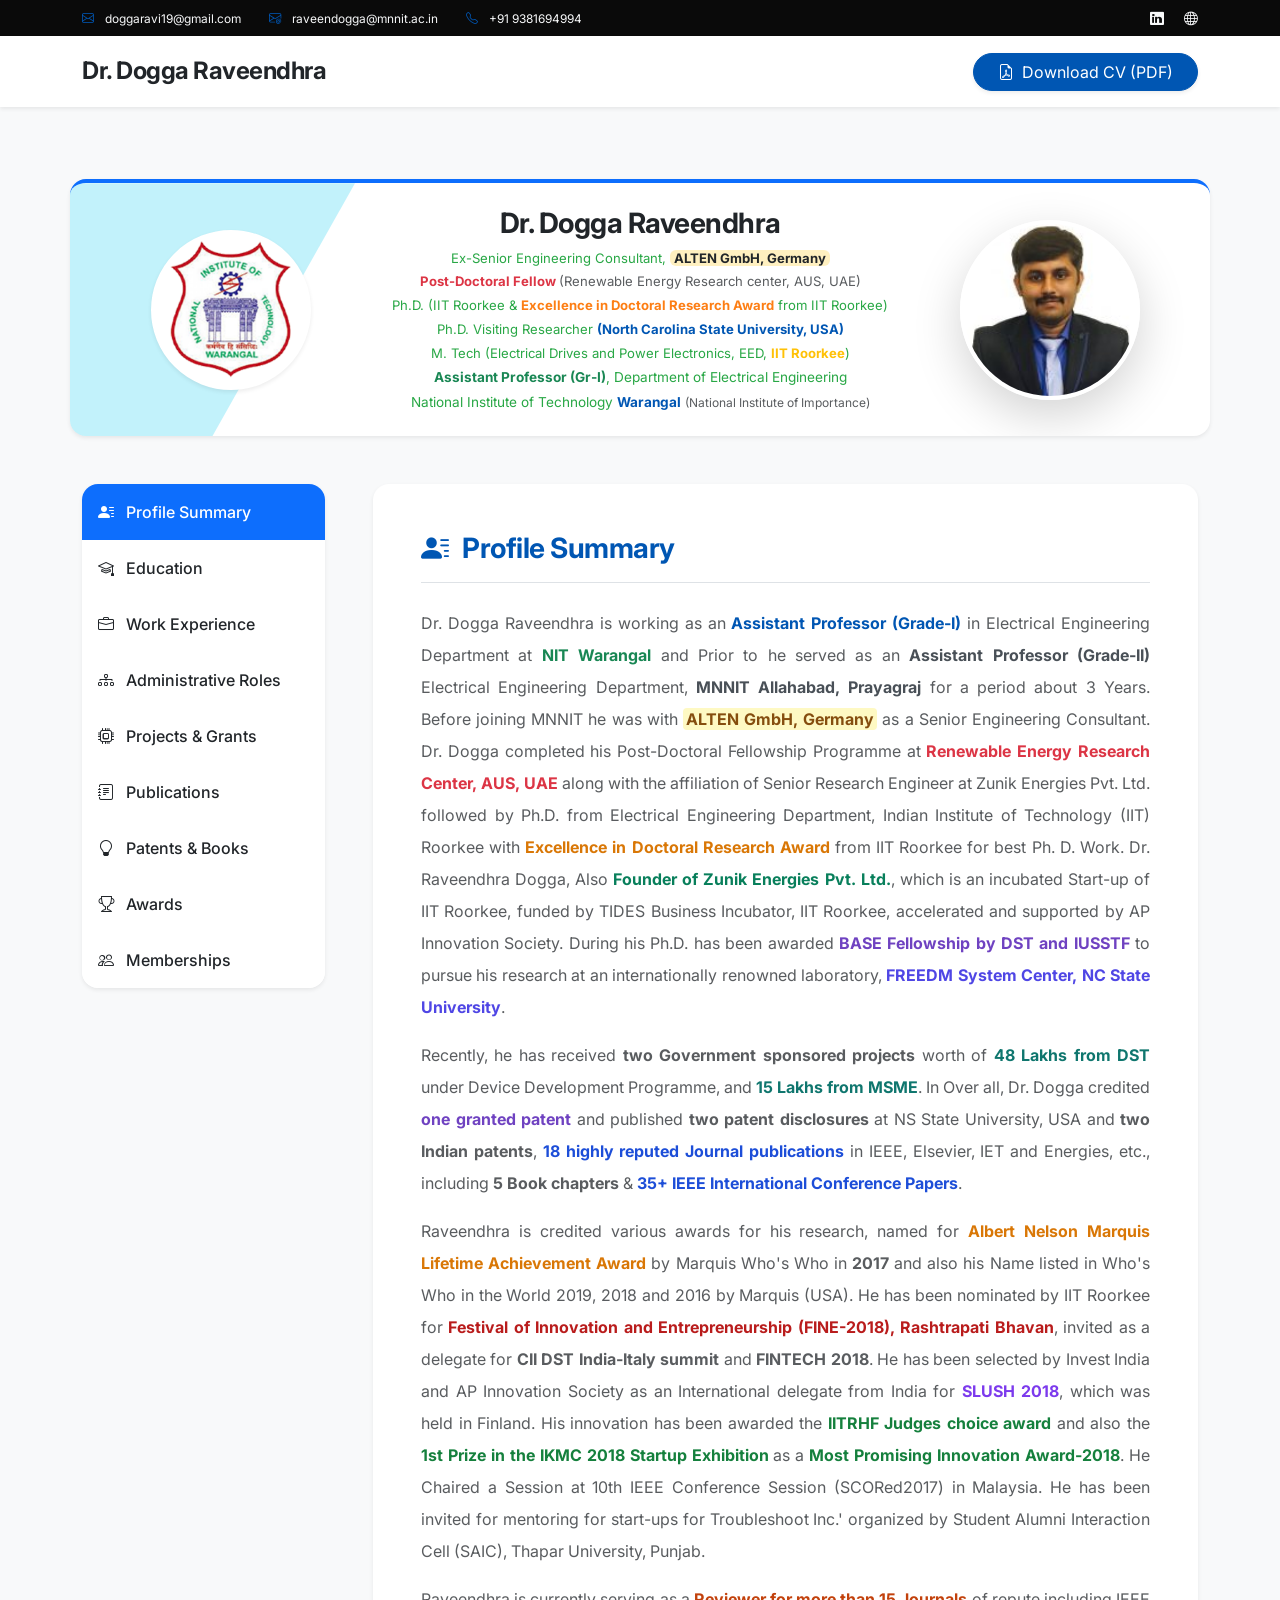
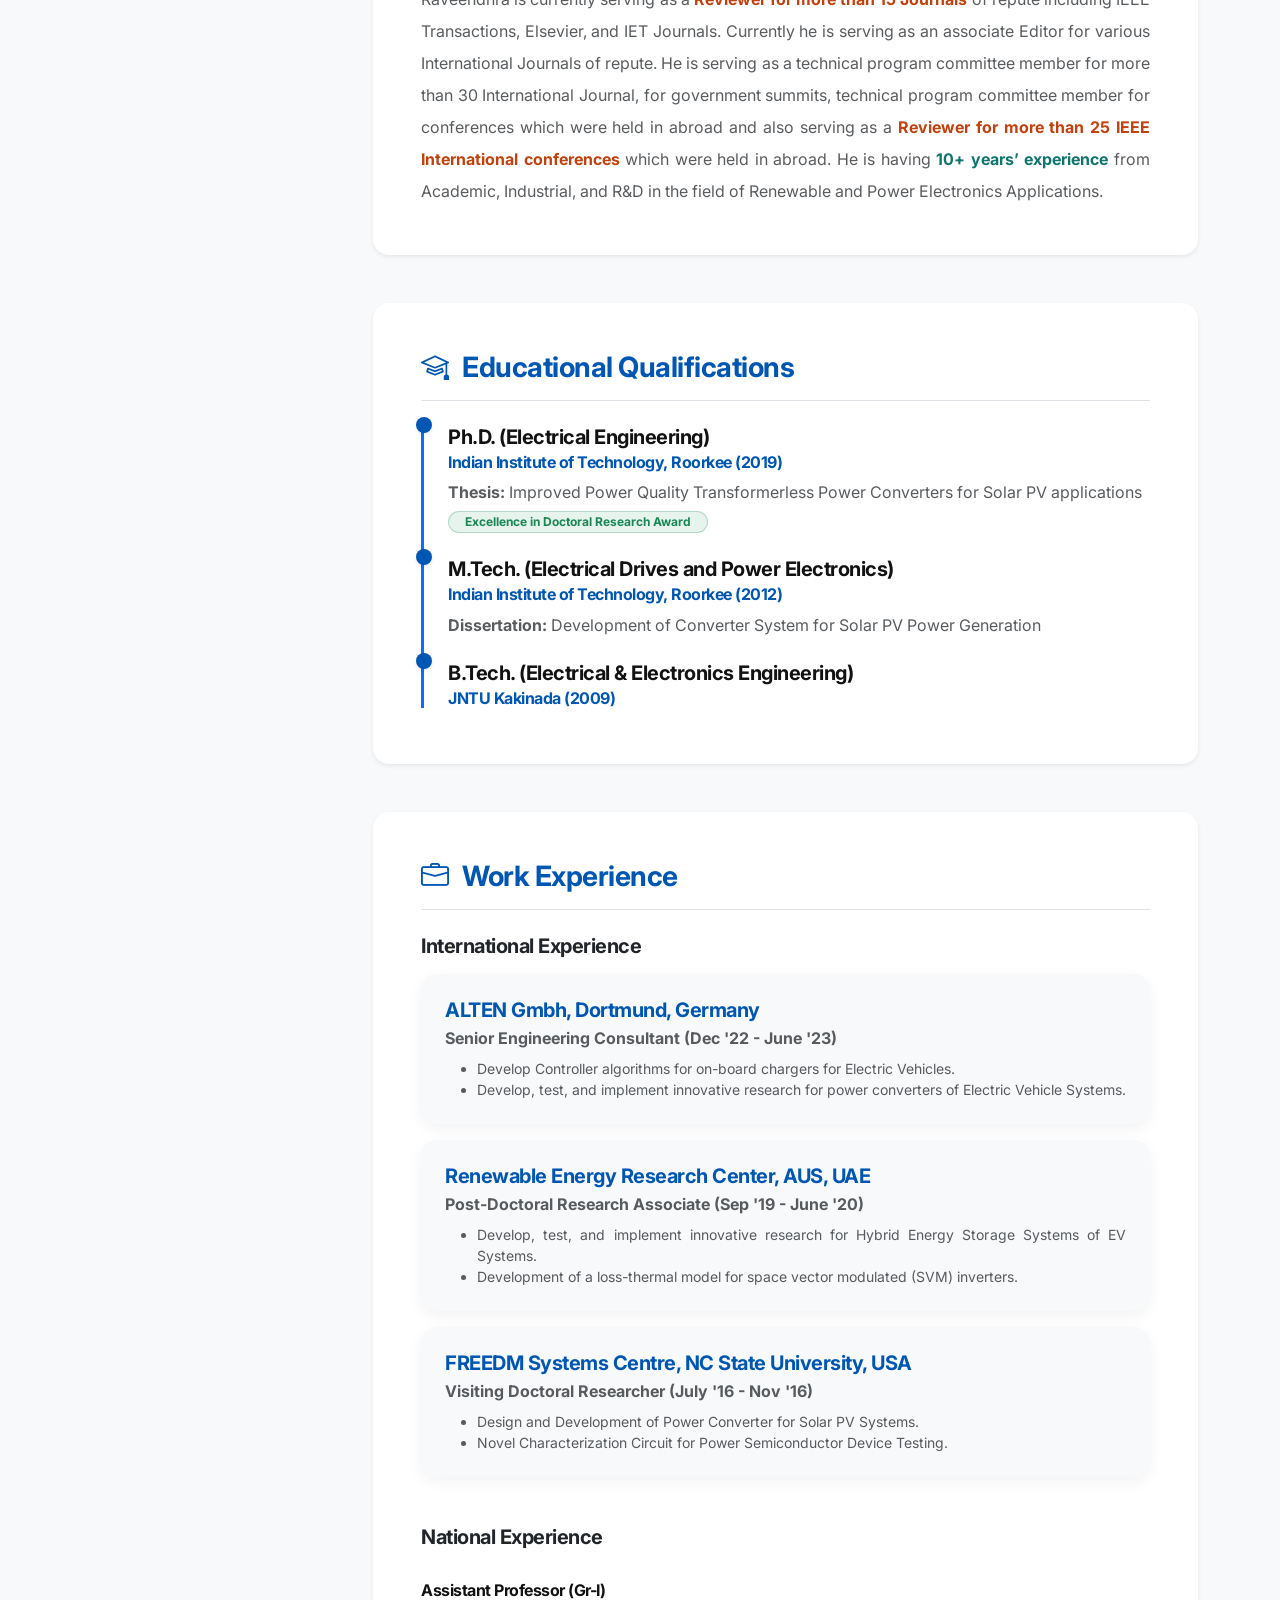
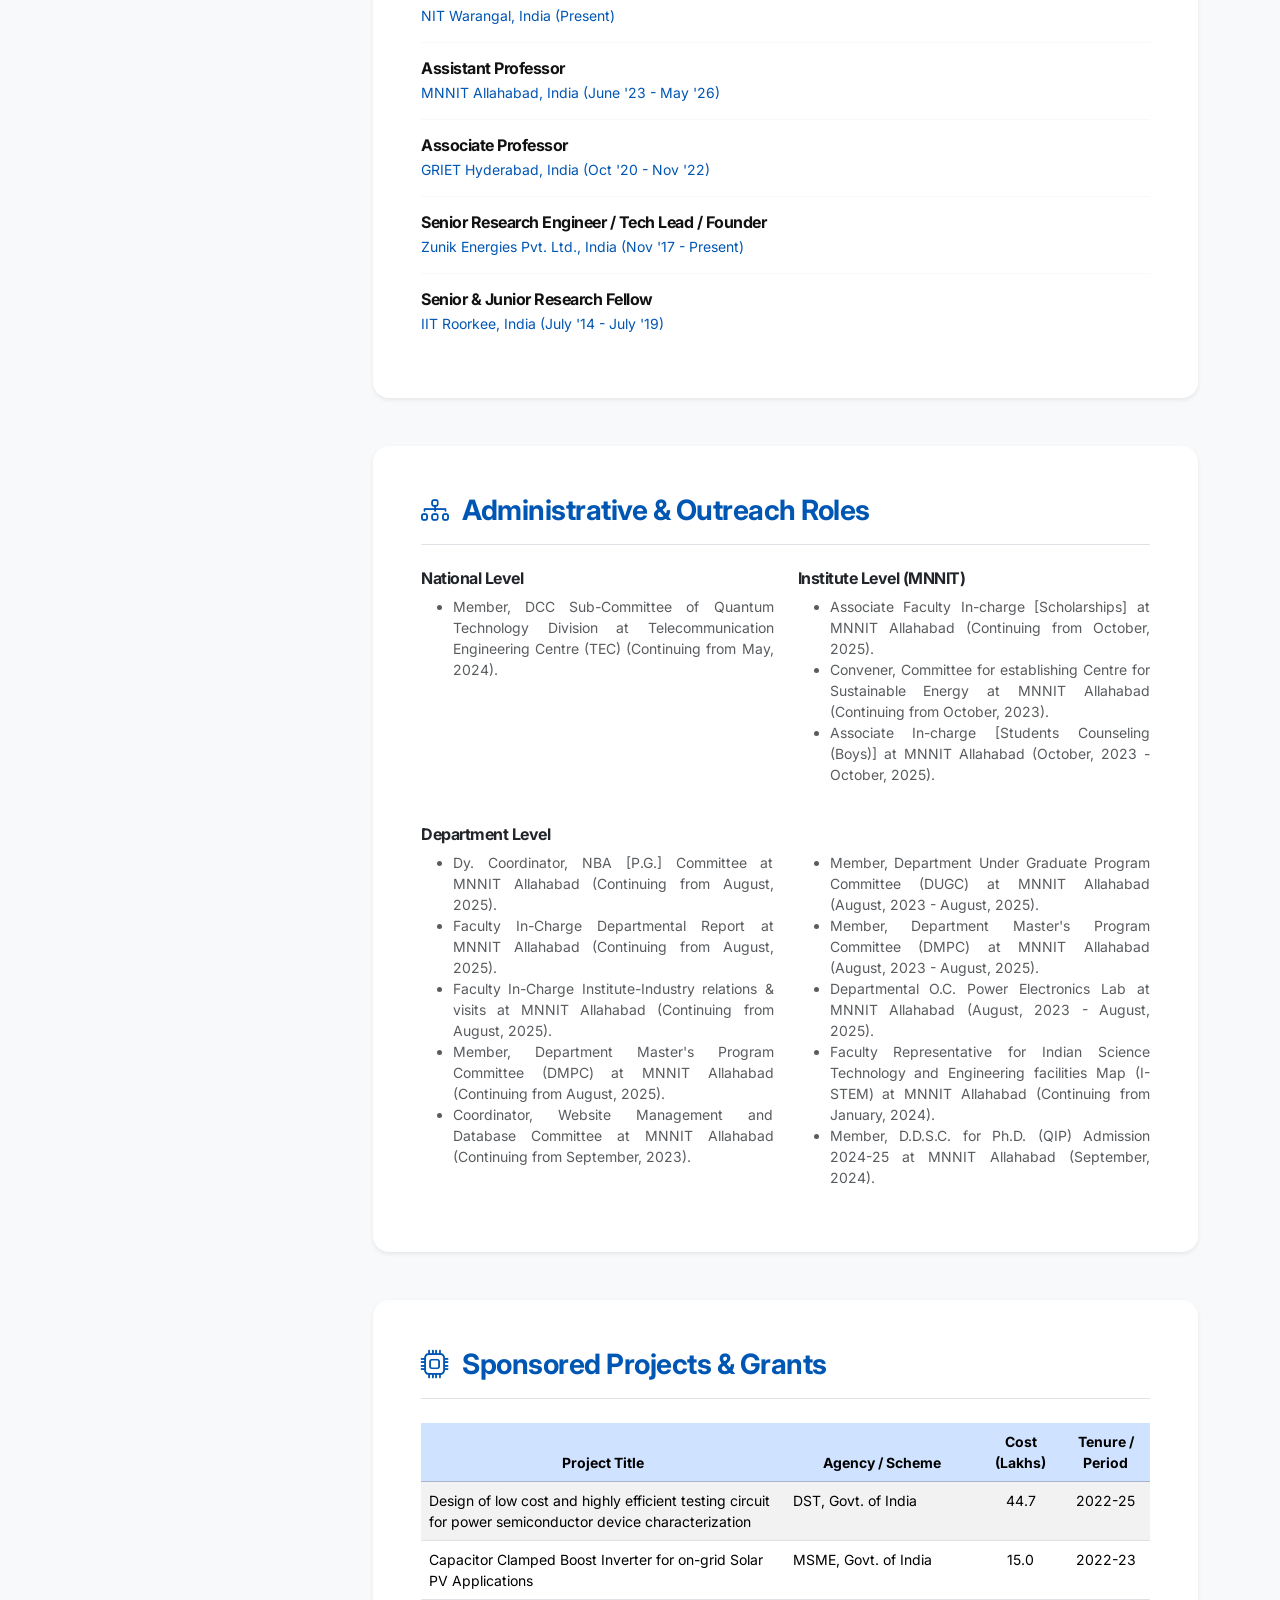
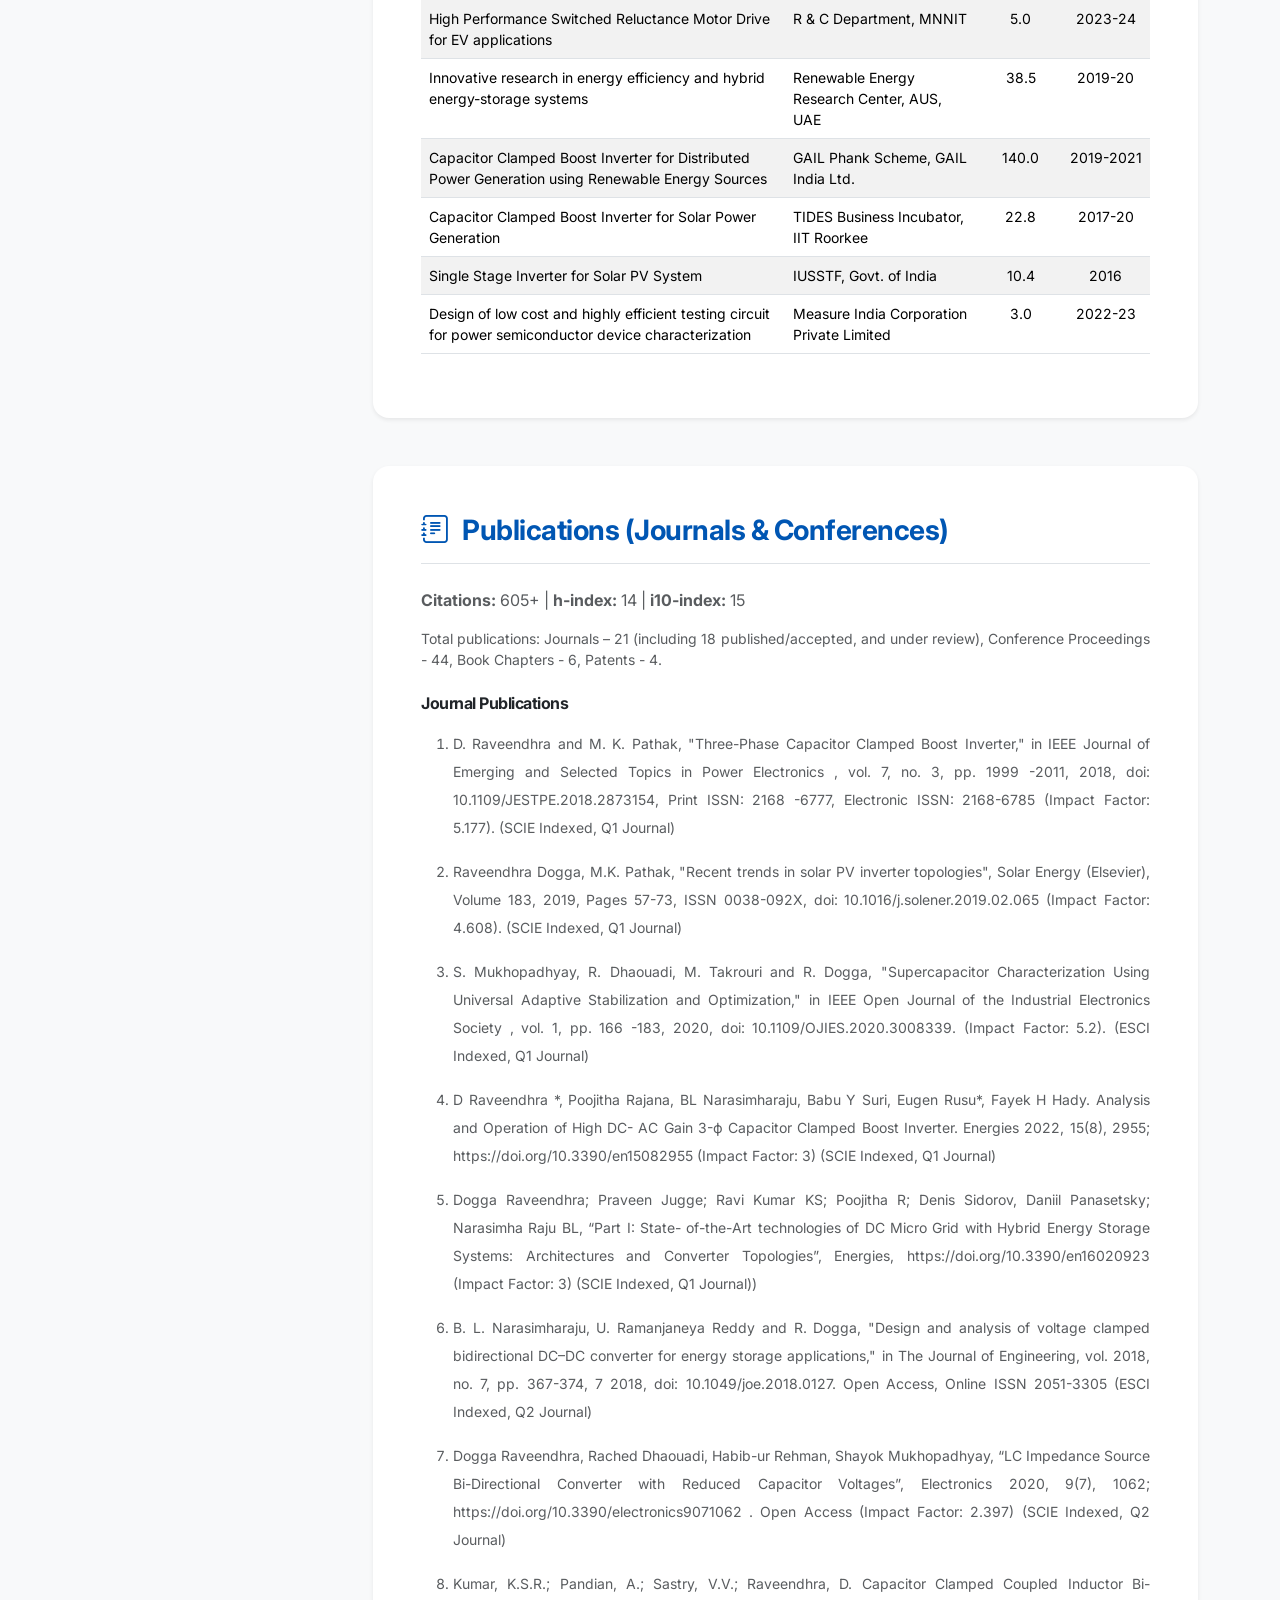
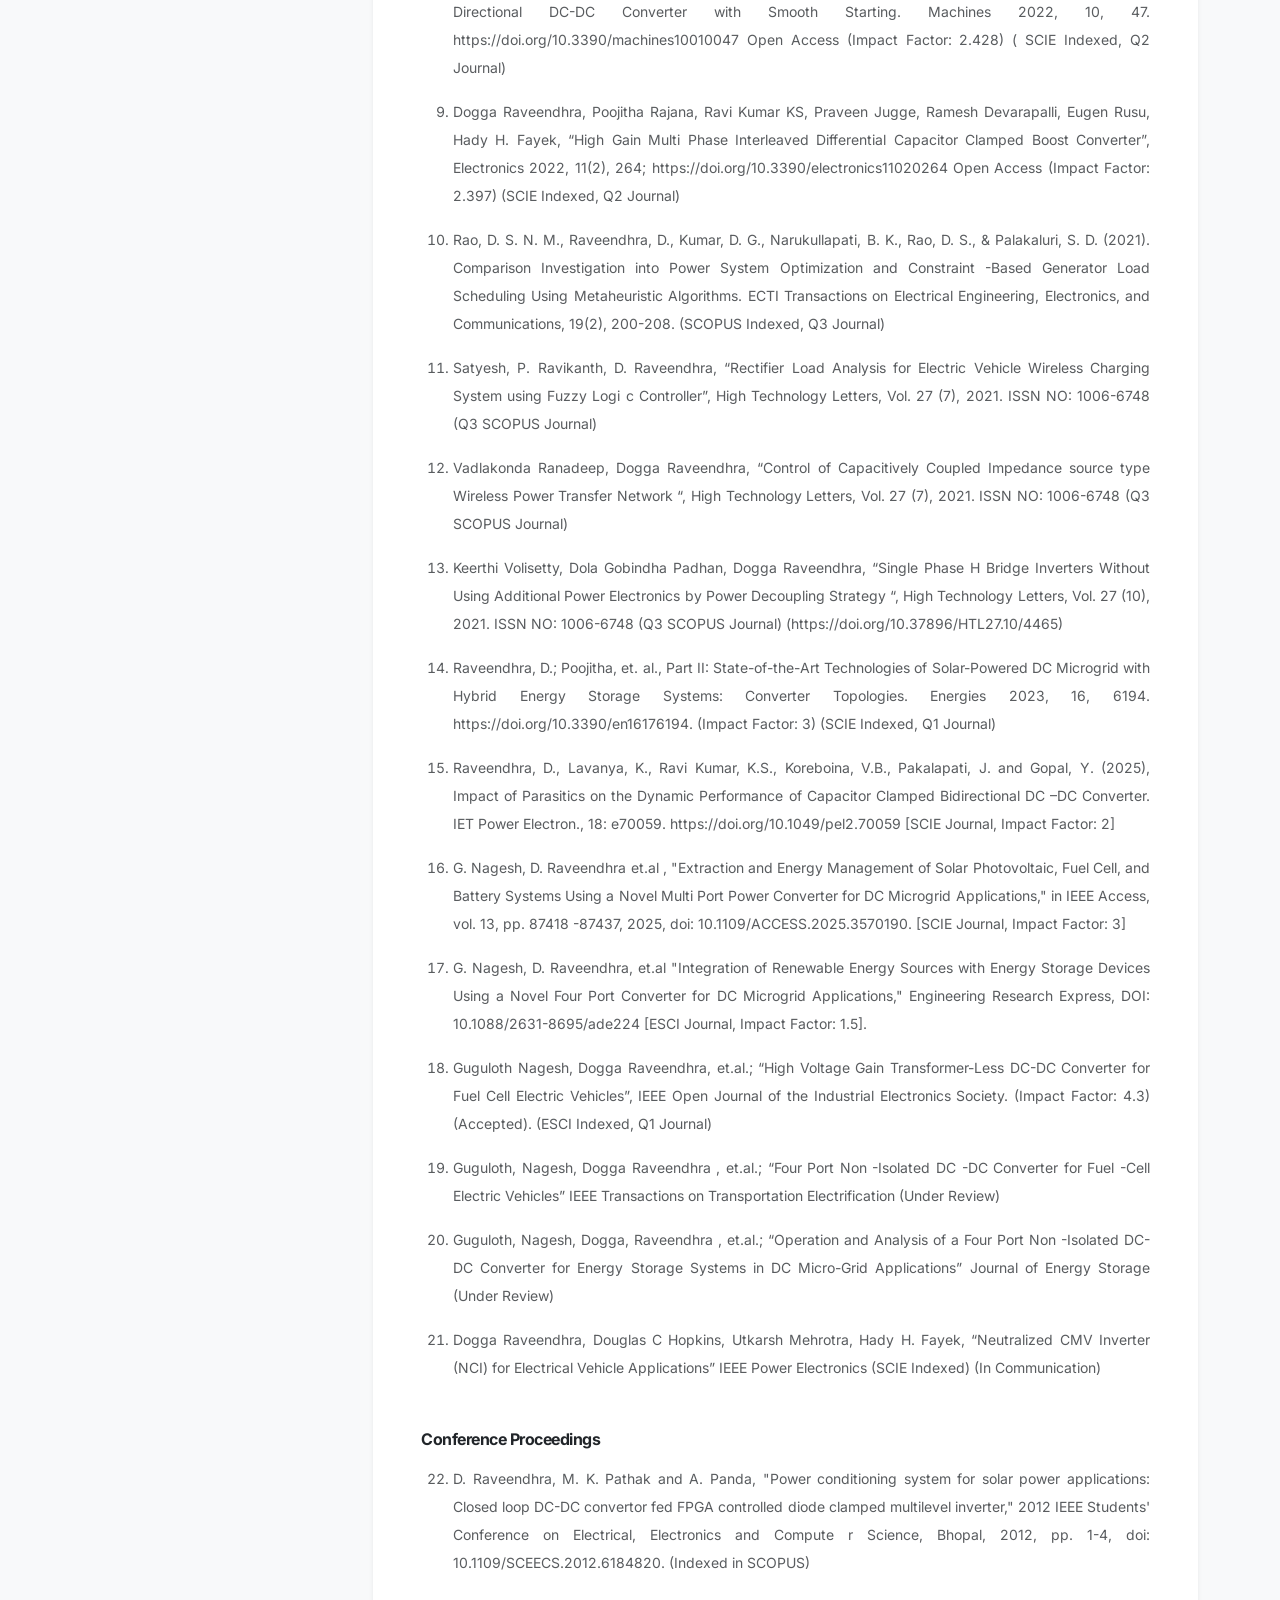
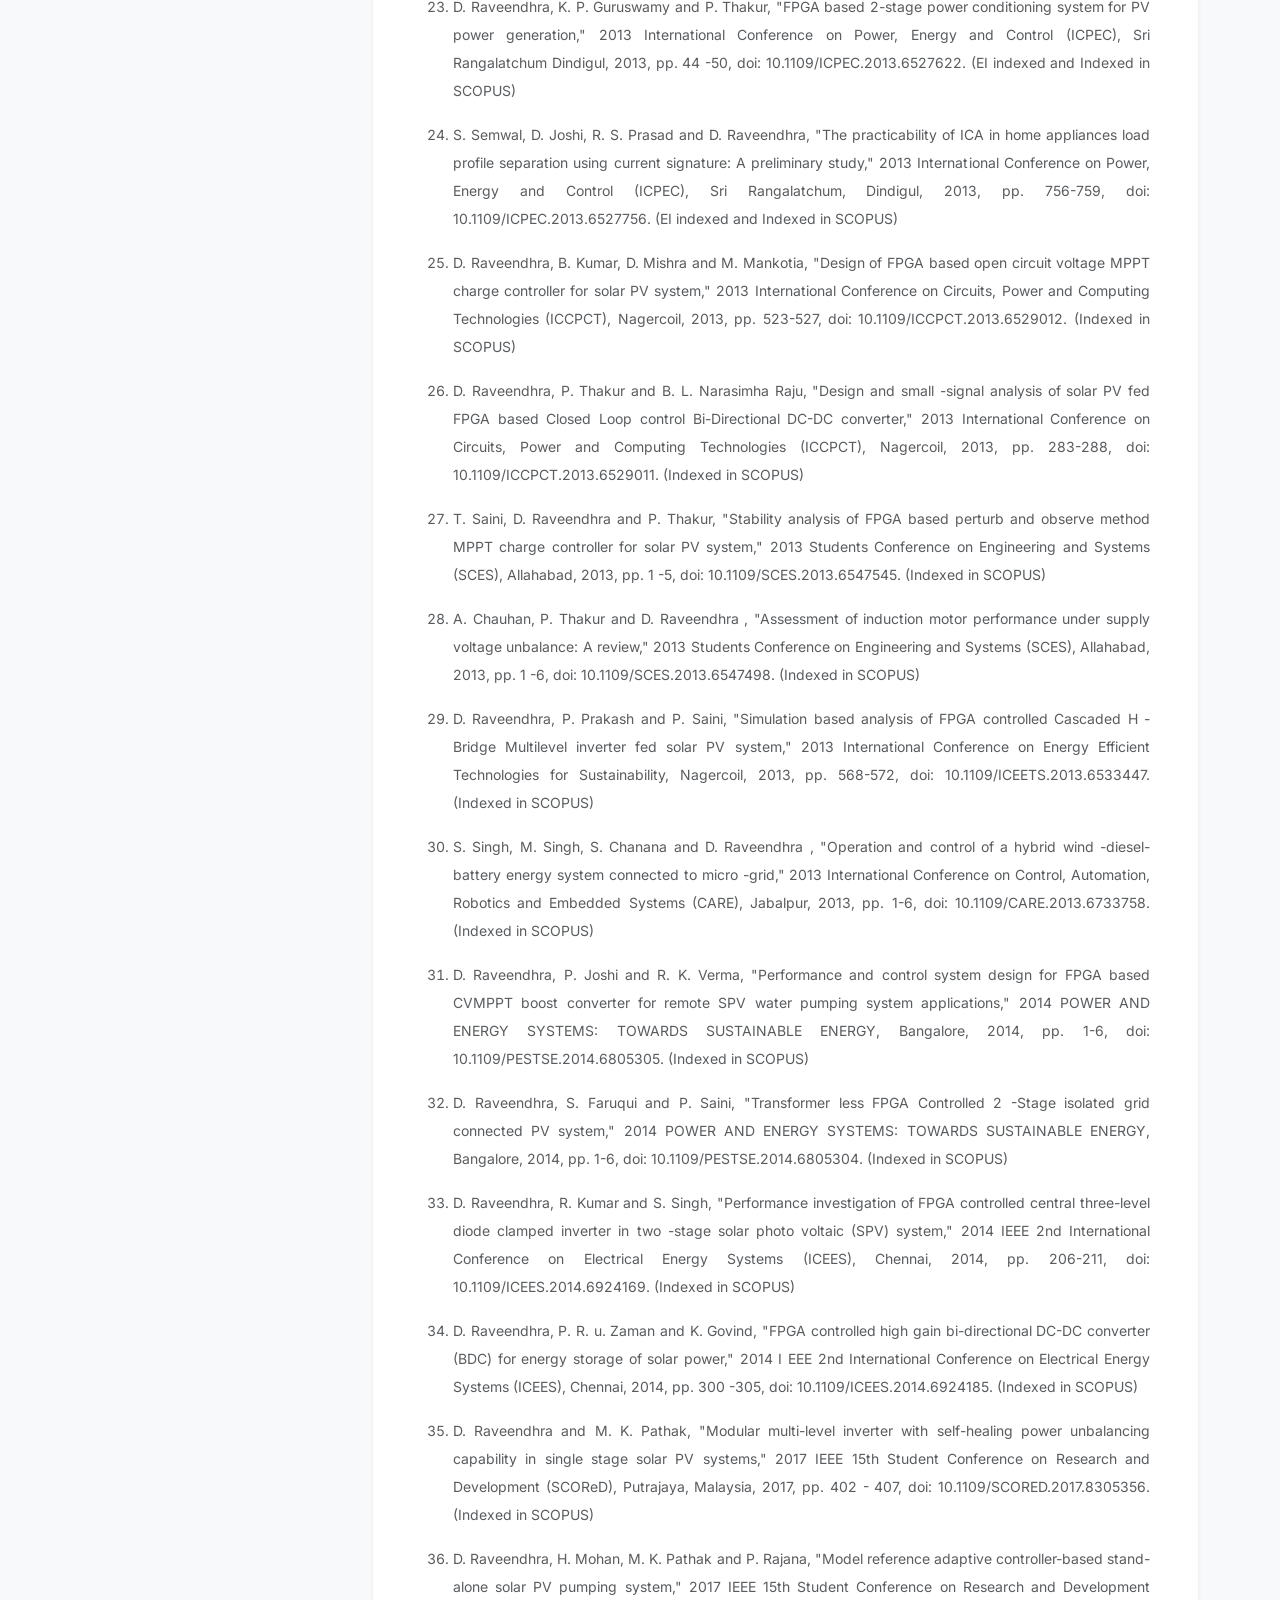
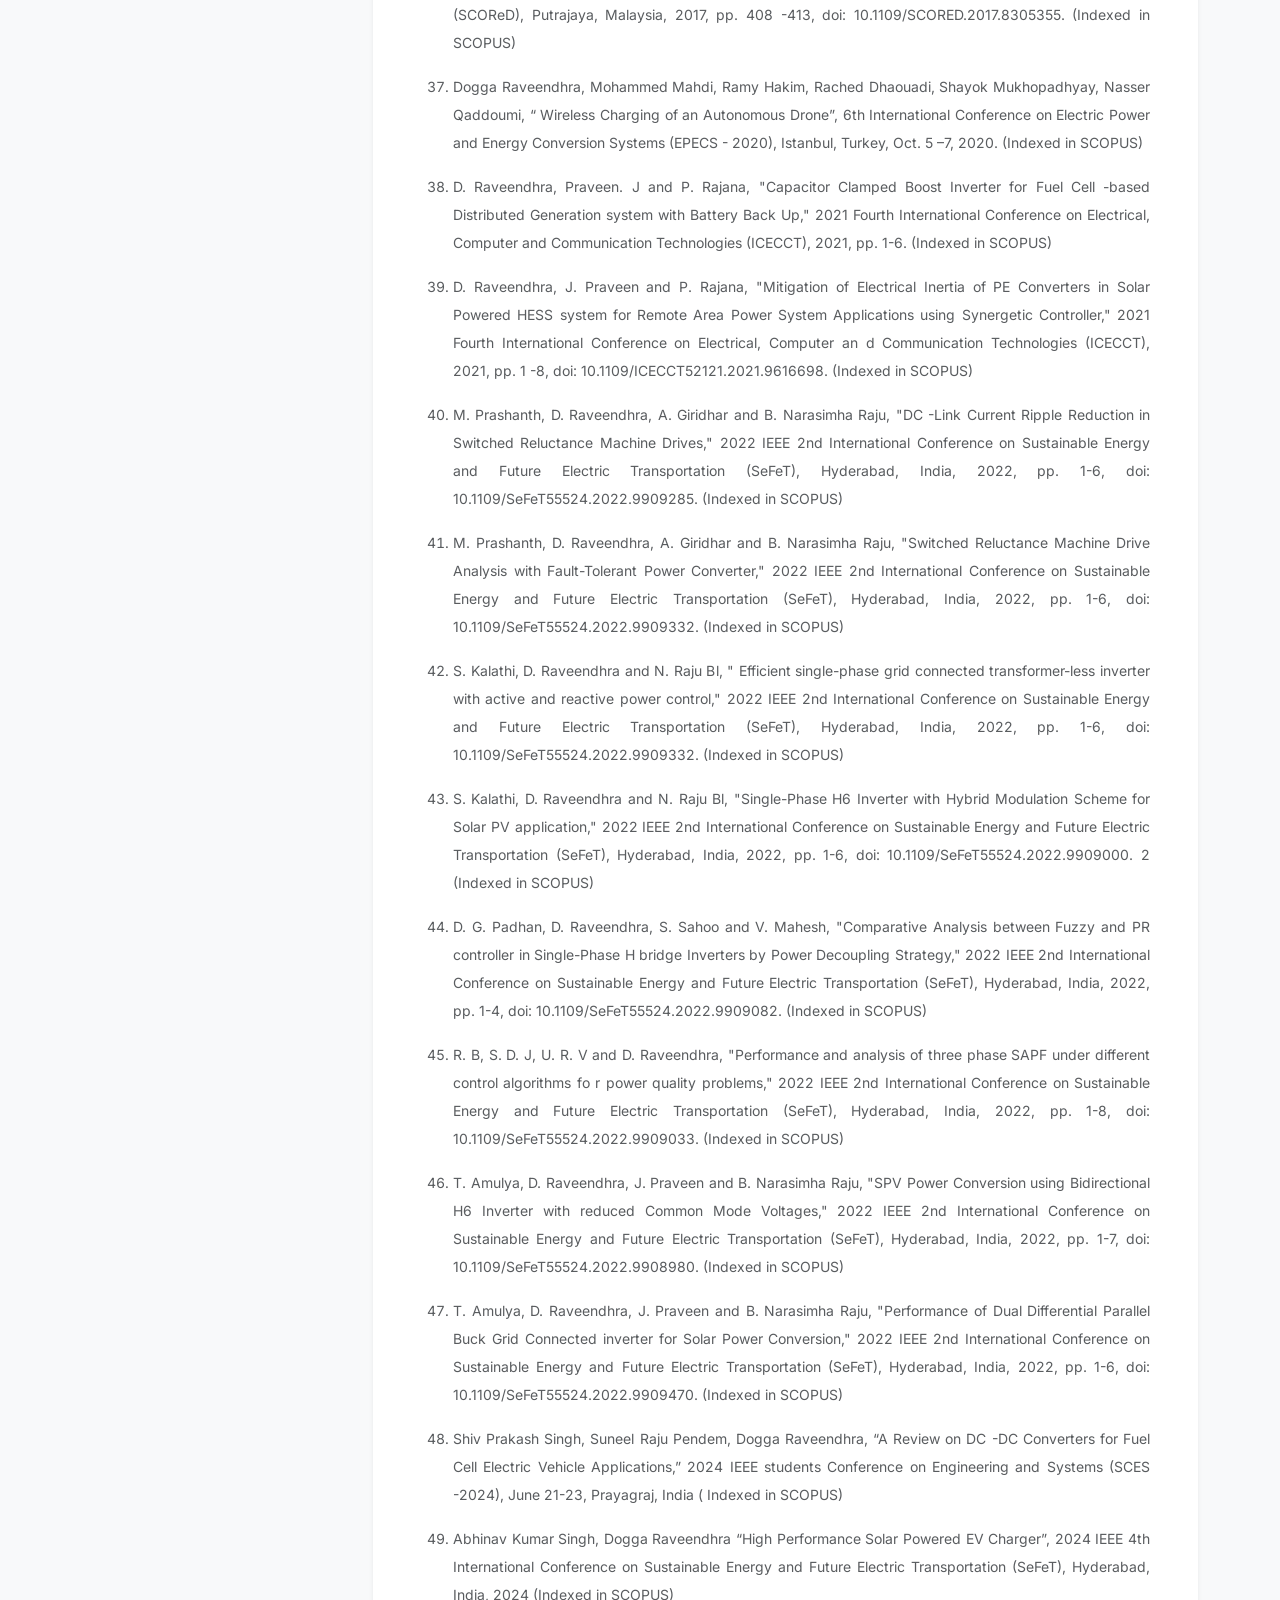
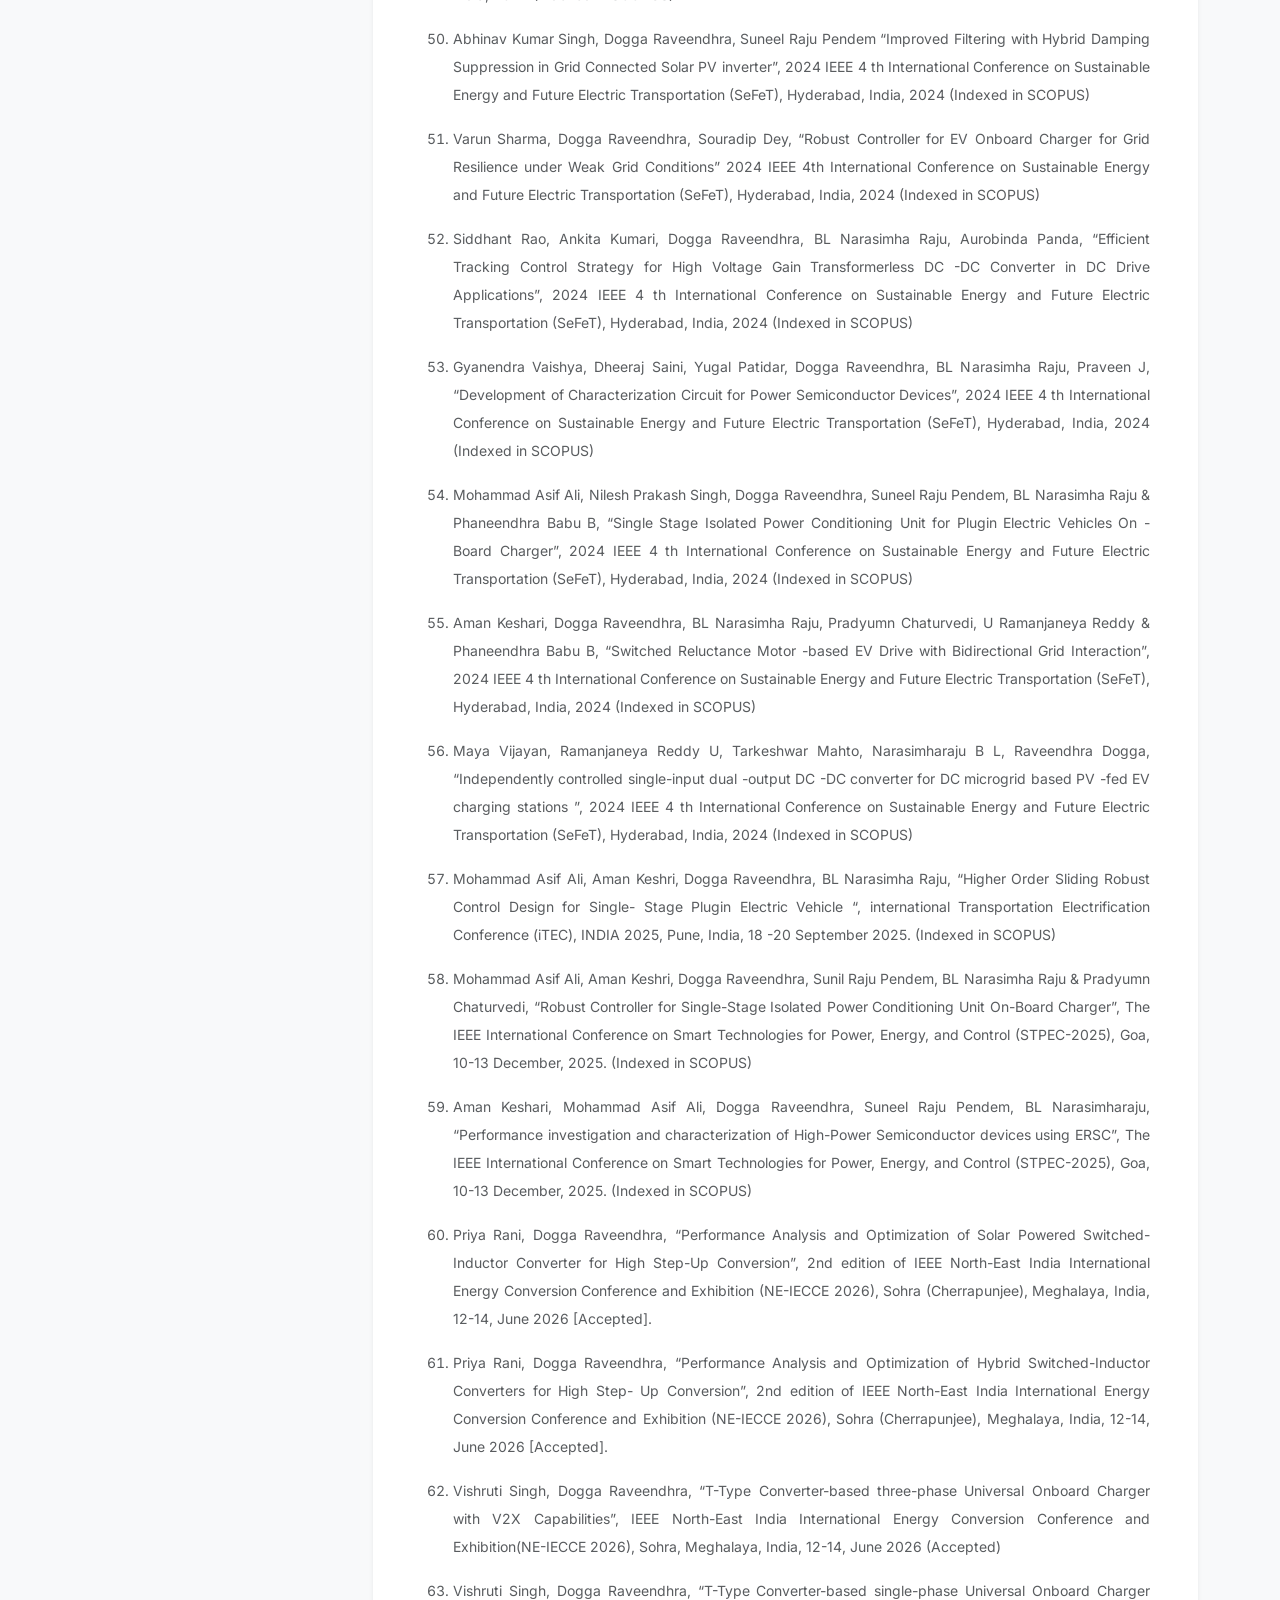
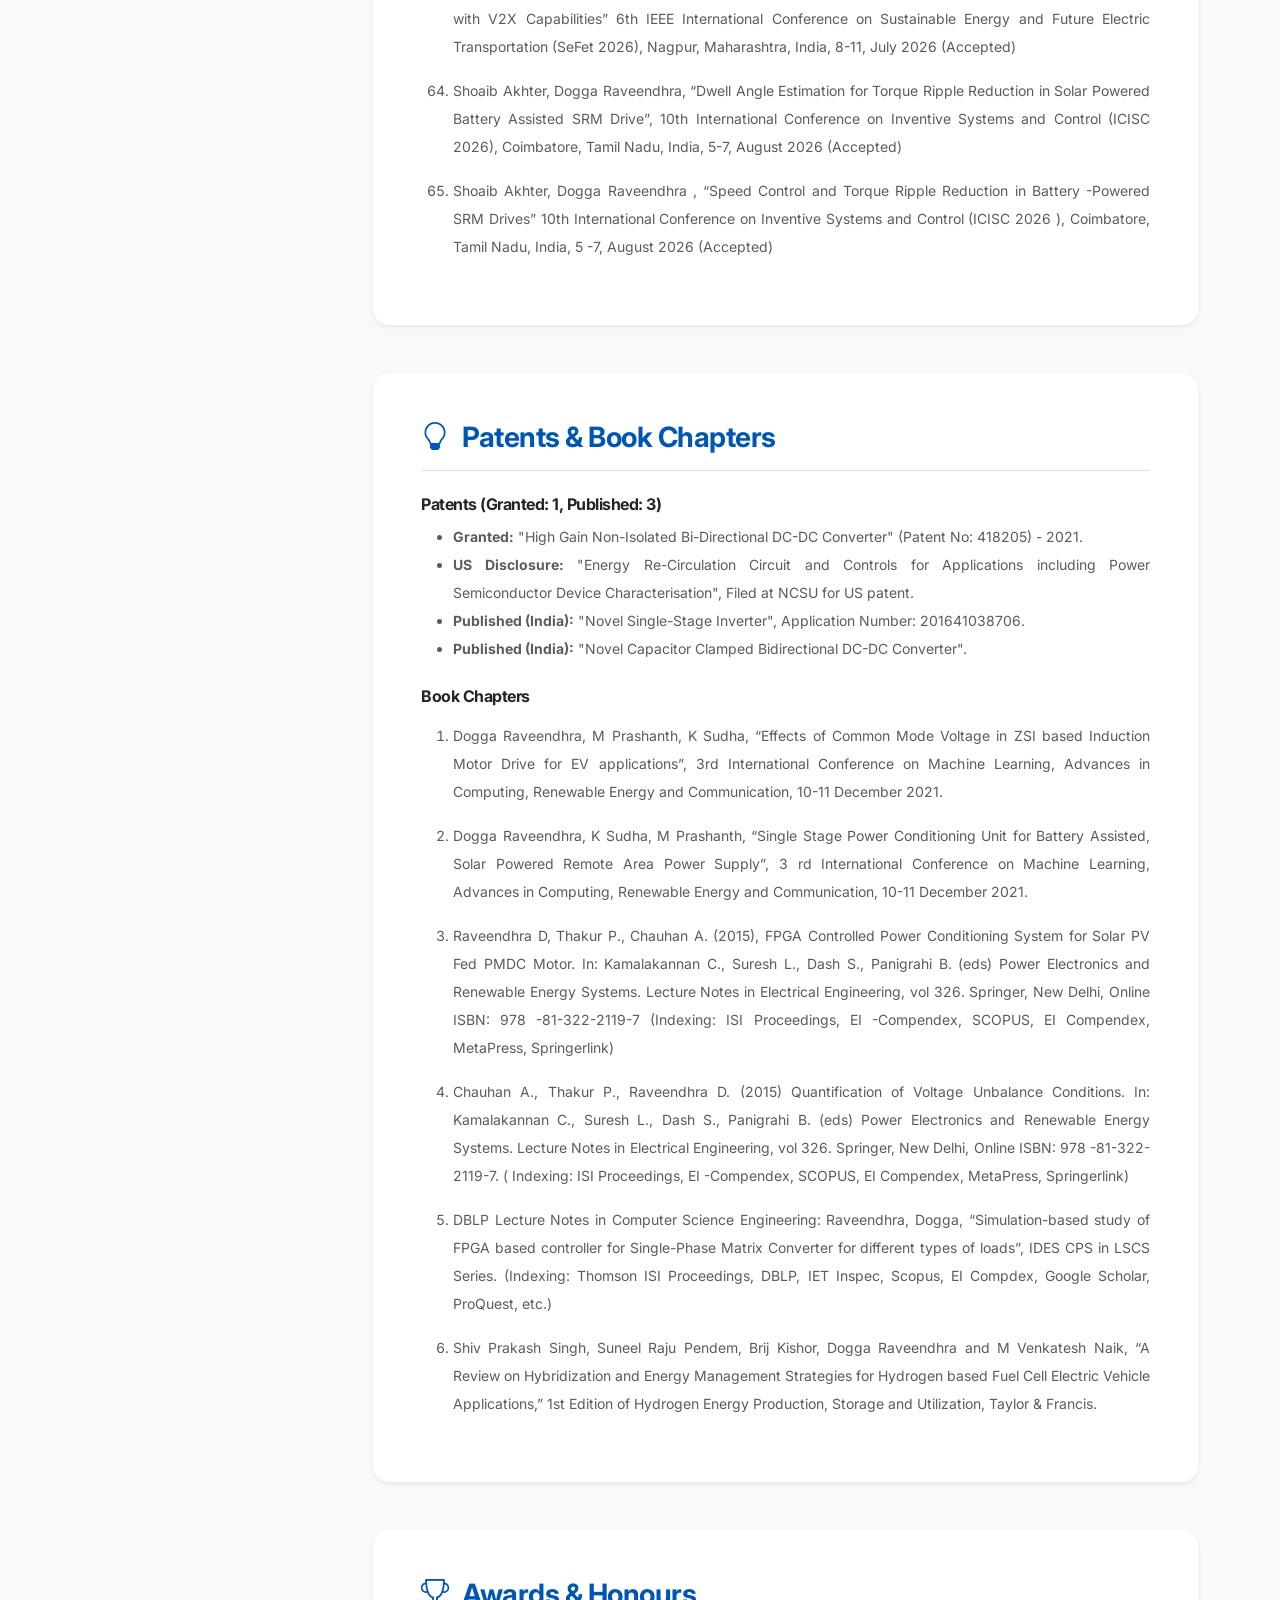
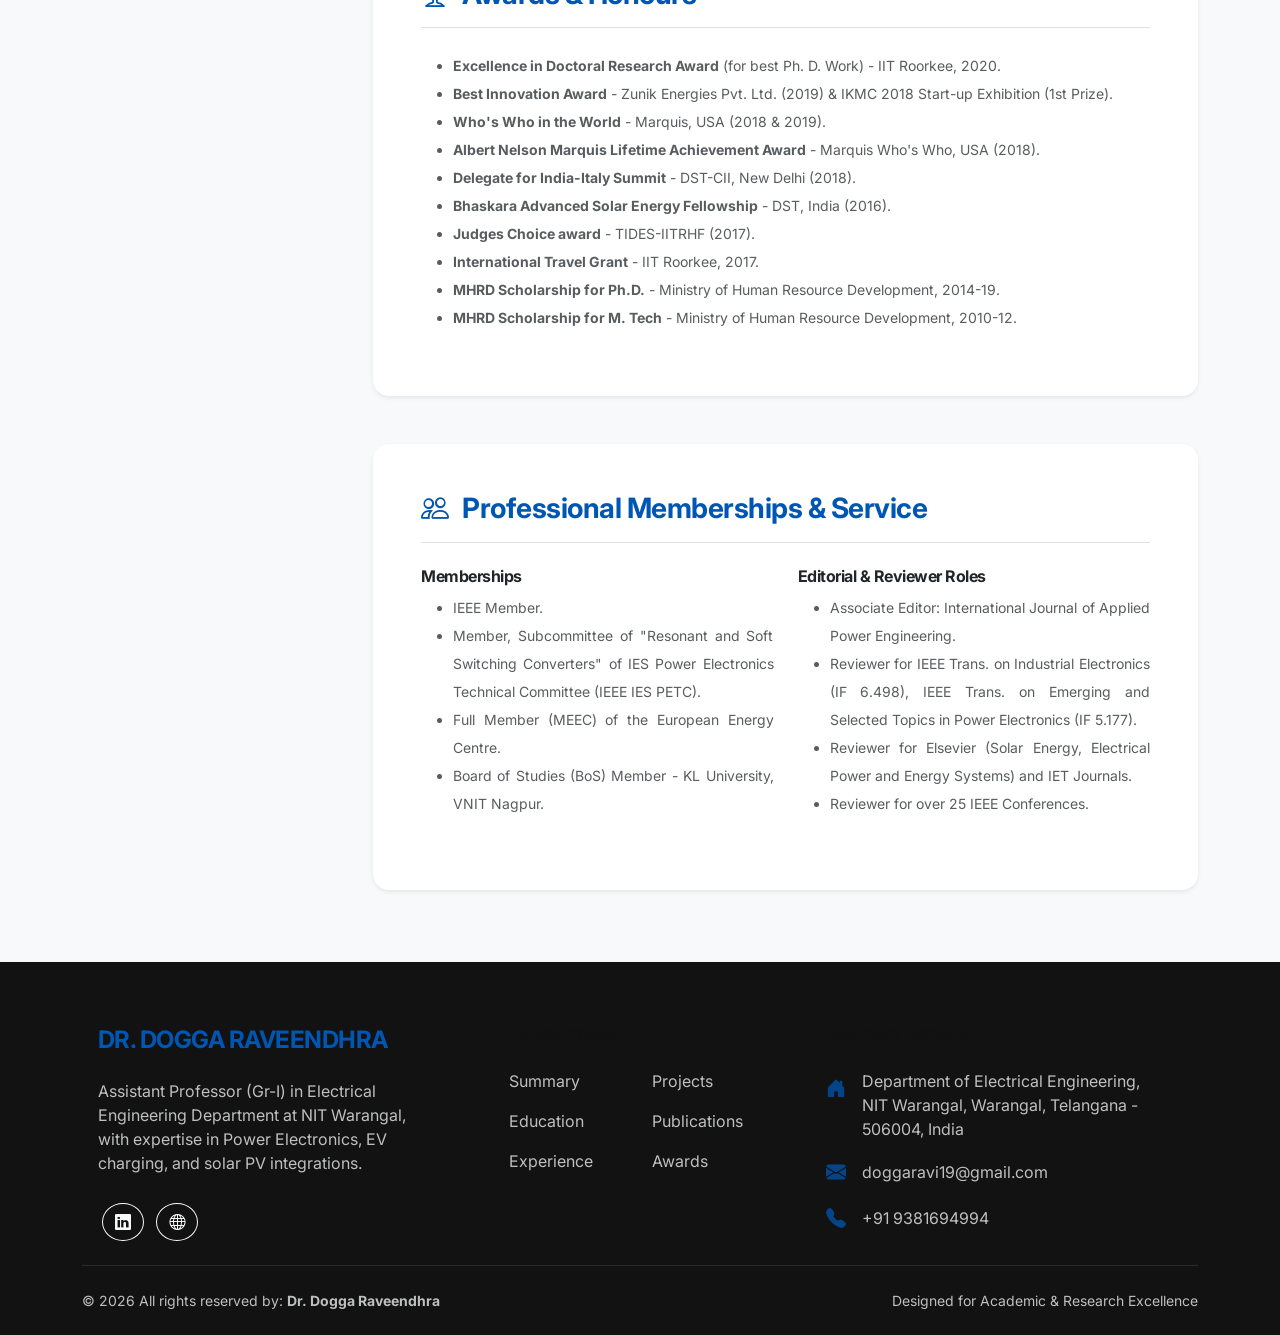
==== index.html @ 4be52c90 "Update CV document to Dr Dogga_CV_MNNIT_June2026_V1, extract and add new publications (44 conference" ====
<!DOCTYPE html>
<html lang="en">
<head>
    <meta charset="UTF-8">
    <meta name="viewport" content="width=device-width, initial-scale=1.0">
    <meta name="description" content="Personal CV of Dr. Dogga Raveendhra - Assistant Professor, EED, MNNIT Allahabad. Ex-Senior Engineering Consultant, ALTEN GmbH, Germany.">
    <title>Dr. Dogga Raveendhra | Portfolio & CV</title>
    
    <!-- Bootstrap 5 CSS -->
    <link href="https://cdn.jsdelivr.net/npm/bootstrap@5.3.2/dist/css/bootstrap.min.css" rel="stylesheet">
    
    <!-- Google Fonts -->
    <link href="https://fonts.googleapis.com/css2?family=Inter:wght@300;400;500;600;700&display=swap" rel="stylesheet">
    
    <!-- Bootstrap Icons -->
    <link rel="stylesheet" href="https://cdn.jsdelivr.net/npm/bootstrap-icons@1.11.1/font/bootstrap-icons.css">
    
    <!-- Custom CSS -->
    <link rel="stylesheet" href="assets/css/style.css">
    
    <style>
        /* CSS to ensure smooth scrolling and correct spy offset */
        html {
            scroll-behavior: smooth;
        }
        #list-example .active {
            background-color: #0d6efd !important;
            color: white !important;
            font-weight: bold;
        }
        section {
            scroll-margin-top: 100px; 
        }
        .hover-primary:hover {
            color: #0d6efd !important;
            transition: color 0.2s ease-in-out;
        }
    </style>
</head>
<body class="bg-light">

<!-- Topbar -->
<div class="topbar bg-dark text-light py-2 d-none d-lg-block">
    <div class="container">
        <div class="row">
            <div class="col-md-8 text-start">
                <small><i class="bi bi-envelope me-2 text-primary"></i> <a href="mailto:doggaravi19@gmail.com" class="text-light text-decoration-none">doggaravi19@gmail.com</a></small>
                <small class="ms-4"><i class="bi bi-envelope-at me-2 text-primary"></i> <a href="mailto:raveendogga@mnnit.ac.in" class="text-light text-decoration-none">raveendogga@mnnit.ac.in</a></small>
                <small class="ms-4"><i class="bi bi-telephone me-2 text-primary"></i> +91 9381694994</small>
            </div>
            <div class="col-md-4 text-end">
                <a href="https://www.linkedin.com/in/raveendhra-dogga-18729a3a" target="_blank" class="text-light text-decoration-none me-3 hover-primary"><i class="bi bi-linkedin"></i></a>
                <a href="http://mnnit.ac.in/profile/raveendogga" target="_blank" class="text-light text-decoration-none hover-primary"><i class="bi bi-globe"></i></a>
            </div>
        </div>
    </div>
</div>

<!-- Header / Navbar -->
<nav class="navbar navbar-expand-lg navbar-light bg-white sticky-top shadow-sm py-3">
    <div class="container">
        <!-- Brand -->
        <a class="navbar-brand d-flex align-items-center" href="index.html">
            <h4 class="fw-bold text-dark mb-0">Dr. Dogga Raveendhra</h4>
        </a>
        
        <div class="ms-auto">
            <a class="btn btn-primary px-4 rounded-pill shadow-sm" href="cv.pdf" target="_blank">
                <i class="bi bi-file-earmark-pdf me-2"></i>Download CV (PDF)
            </a>
        </div>
    </div>
</nav>

<div class="bg-light py-5">
    <div class="container py-4">

        <!-- Profile Header Section -->
        <div class="row align-items-center mb-5 bg-white p-4 rounded-4 shadow-sm border-top border-primary border-4 position-relative overflow-hidden">
            <div class="position-absolute top-0 start-0 h-100 bg-info opacity-25" style="width: 25%; clip-path: polygon(0 0, 100% 0, 50% 100%, 0% 100%); z-index: 0;"></div>
            
            <div class="col-md-3 text-center position-relative z-1 mb-4 mb-md-0">
                <div class="rounded-circle shadow-sm border border-4 border-white d-inline-flex align-items-center justify-content-center bg-white" style="width: 160px; height: 160px; overflow: hidden;">
                    <img src="assets/images/nitw_logo.png" alt="NITW Logo" style="max-width: 90%; max-height: 90%; object-fit: contain;">
                </div>
            </div>
            <div class="col-md-6 text-center position-relative z-1 mb-4 mb-md-0 px-md-4">
                <h3 class="fw-bold text-dark mb-2">Dr. Dogga Raveendhra</h3>
                <p class="mb-1 text-secondary text-nowrap" style="font-size: 0.82rem;">Ex-Senior Engineering Consultant, <span class="bg-warning bg-opacity-25 text-dark fw-bold px-1 rounded">ALTEN GmbH, Germany</span></p>
                <p class="mb-1 text-danger fw-bold text-nowrap" style="font-size: 0.82rem;">Post-Doctoral Fellow <span class="fw-normal text-muted">(Renewable Energy Research center, AUS, UAE)</span></p>
                <p class="mb-1 text-secondary text-nowrap" style="font-size: 0.82rem;">Ph.D. (IIT Roorkee & <span class="fw-bold" style="color: #fd7e14;">Excellence in Doctoral Research Award</span> from IIT Roorkee)</p>
                <p class="mb-1 text-secondary text-nowrap" style="font-size: 0.82rem;">Ph.D. Visiting Researcher <span class="text-primary fw-bold">(North Carolina State University, USA)</span></p>
                <p class="mb-1 text-secondary text-nowrap" style="font-size: 0.82rem;">M. Tech (Electrical Drives and Power Electronics, EED, <span class="fw-bold text-warning">IIT Roorkee</span>)</p>
                <p class="mb-1 text-secondary text-nowrap" style="font-size: 0.85rem;"><span class="text-success fw-bold">Assistant Professor (Gr-I)</span>, Department of Electrical Engineering</p>
                <p class="mb-0 text-secondary text-nowrap" style="font-size: 0.85rem;">National Institute of Technology <span class="text-primary fw-bold">Warangal</span> <span class="text-muted fw-normal" style="font-size: 0.75rem;">(National Institute of Importance)</span></p>
            </div>
            <div class="col-md-3 text-center position-relative z-1">
                <div class="position-relative d-inline-block">
                    <img src="assets/images/team/dogga_raveendhra.jpg" alt="Dogga Raveendhra" class="rounded-circle shadow-lg border border-4 border-white" style="width: 180px; height: 180px; object-fit: cover;">
                </div>
            </div>
        </div>

        <div class="row gx-5">
            <!-- Sticky Sidebar Navigation -->
            <div class="col-lg-3 mb-5 mb-lg-0">
                <div class="sticky-top" style="top: 100px; z-index: 1;">
                    <div id="list-example" class="list-group shadow-sm rounded-4 border-0">
                        <a class="list-group-item list-group-item-action fw-medium py-3 border-0 rounded-top-4" href="#summary"><i class="bi bi-person-lines-fill me-2"></i> Profile Summary</a>
                        <a class="list-group-item list-group-item-action fw-medium py-3 border-0" href="#education"><i class="bi bi-mortarboard me-2"></i> Education</a>
                        <a class="list-group-item list-group-item-action fw-medium py-3 border-0" href="#experience"><i class="bi bi-briefcase me-2"></i> Work Experience</a>
                        <a class="list-group-item list-group-item-action fw-medium py-3 border-0" href="#roles"><i class="bi bi-diagram-3 me-2"></i> Administrative Roles</a>
                        <a class="list-group-item list-group-item-action fw-medium py-3 border-0" href="#projects"><i class="bi bi-cpu me-2"></i> Projects & Grants</a>
                        <a class="list-group-item list-group-item-action fw-medium py-3 border-0" href="#publications"><i class="bi bi-journal-text me-2"></i> Publications</a>
                        <a class="list-group-item list-group-item-action fw-medium py-3 border-0" href="#patents"><i class="bi bi-lightbulb me-2"></i> Patents & Books</a>
                        <a class="list-group-item list-group-item-action fw-medium py-3 border-0" href="#awards"><i class="bi bi-trophy me-2"></i> Awards</a>
                        <a class="list-group-item list-group-item-action fw-medium py-3 border-0 rounded-bottom-4" href="#memberships"><i class="bi bi-people me-2"></i> Memberships</a>
                    </div>
                </div>
            </div>

            <!-- Main Content Area -->
            <div class="col-lg-9">
                <div data-bs-spy="scroll" data-bs-target="#list-example" data-bs-smooth-scroll="true" tabindex="0">
                    
                    <!-- Profile Summary -->
                    <section id="summary" class="bg-white p-5 rounded-4 shadow-sm mb-5">
                        <h3 class="fw-bold mb-4 text-primary border-bottom pb-3"><i class="bi bi-person-lines-fill me-2"></i> Profile Summary</h3>
                        <div class="text-muted fs-6 lh-lg" style="text-align: justify;">
                            <p class="mb-3">Dr. Dogga Raveendhra is working as an <span class="text-primary fw-bold">Assistant Professor (Grade-I)</span> in Electrical Engineering Department at <span class="text-success fw-bold">NIT Warangal</span> and Prior to he served as an <span class="fw-bold" style="color: #495057;">Assistant Professor (Grade-II)</span> Electrical Engineering Department, <span class="fw-bold" style="color: #495057;">MNNIT Allahabad, Prayagraj</span> for a period about 3 Years. Before joining MNNIT he was with <span class="fw-bold" style="color: #854d0e; background-color: #fef9c3; padding: 1px 3px; border-radius: 4px;">ALTEN GmbH, Germany</span> as a Senior Engineering Consultant. Dr. Dogga completed his Post-Doctoral Fellowship Programme at <span class="fw-bold" style="color: #dc3545;">Renewable Energy Research Center, AUS, UAE</span> along with the affiliation of Senior Research Engineer at Zunik Energies Pvt. Ltd. followed by Ph.D. from Electrical Engineering Department, Indian Institute of Technology (IIT) Roorkee with <span class="fw-bold" style="color: #d97706;">Excellence in Doctoral Research Award</span> from IIT Roorkee for best Ph. D. Work. Dr. Raveendhra Dogga, Also <span class="fw-bold" style="color: #087f5b;">Founder of Zunik Energies Pvt. Ltd.</span>, which is an incubated Start-up of IIT Roorkee, funded by TIDES Business Incubator, IIT Roorkee, accelerated and supported by AP Innovation Society. During his Ph.D. has been awarded <span class="fw-bold" style="color: #6f42c1;">BASE Fellowship by DST and IUSSTF</span> to pursue his research at an internationally renowned laboratory, <span class="fw-bold" style="color: #4f46e5;">FREEDM System Center, NC State University</span>.</p>
                            <p class="mb-3">Recently, he has received <span class="fw-bold">two Government sponsored projects</span> worth of <span class="fw-bold" style="color: #0f766e;">48 Lakhs from DST</span> under Device Development Programme, and <span class="fw-bold" style="color: #0f766e;">15 Lakhs from MSME</span>. In Over all, Dr. Dogga credited <span class="fw-bold" style="color: #6f42c1;">one granted patent</span> and published <span class="fw-bold">two patent disclosures</span> at NS State University, USA and <span class="fw-bold">two Indian patents</span>, <span class="fw-bold" style="color: #1d4ed8;">18 highly reputed Journal publications</span> in IEEE, Elsevier, IET and Energies, etc., including <span class="fw-bold">5 Book chapters</span> & <span class="fw-bold" style="color: #1d4ed8;">35+ IEEE International Conference Papers</span>.</p>
                            <p class="mb-3">Raveendhra is credited various awards for his research, named for <span class="fw-bold" style="color: #d97706;">Albert Nelson Marquis Lifetime Achievement Award</span> by Marquis Who's Who in <span class="fw-bold">2017</span> and also his Name listed in Who's Who in the World 2019, 2018 and 2016 by Marquis (USA). He has been nominated by IIT Roorkee for <span class="fw-bold" style="color: #b91c1c;">Festival of Innovation and Entrepreneurship (FINE-2018), Rashtrapati Bhavan</span>, invited as a delegate for <span class="fw-bold">CII DST India-Italy summit</span> and <span class="fw-bold">FINTECH 2018</span>. He has been selected by Invest India and AP Innovation Society as an International delegate from India for <span class="fw-bold" style="color: #7c3aed;">SLUSH 2018</span>, which was held in Finland. His innovation has been awarded the <span class="fw-bold" style="color: #15803d;">IITRHF Judges choice award</span> and also the <span class="fw-bold" style="color: #15803d;">1st Prize in the IKMC 2018 Startup Exhibition</span> as a <span class="fw-bold" style="color: #15803d;">Most Promising Innovation Award-2018</span>. He Chaired a Session at 10th IEEE Conference Session (SCORed2017) in Malaysia. He has been invited for mentoring for start-ups for Troubleshoot Inc.' organized by Student Alumni Interaction Cell (SAIC), Thapar University, Punjab.</p>
                            <p class="mb-0">Raveendhra is currently serving as a <span class="fw-bold" style="color: #c2410c;">Reviewer for more than 15 Journals</span> of repute including IEEE Transactions, Elsevier, and IET Journals. Currently he is serving as an associate Editor for various International Journals of repute. He is serving as a technical program committee member for more than 30 International Journal, for government summits, technical program committee member for conferences which were held in abroad and also serving as a <span class="fw-bold" style="color: #c2410c;">Reviewer for more than 25 IEEE International conferences</span> which were held in abroad. He is having <span class="fw-bold" style="color: #0f766e;">10+ years’ experience</span> from Academic, Industrial, and R&D in the field of Renewable and Power Electronics Applications.</p>
                        </div>
                    </section>

                    <!-- Education -->
                    <section id="education" class="bg-white p-5 rounded-4 shadow-sm mb-5">
                        <h3 class="fw-bold mb-4 text-primary border-bottom pb-3"><i class="bi bi-mortarboard me-2"></i> Educational Qualifications</h3>
                        <div class="timeline ps-4 border-start border-3 border-primary">
                            <div class="mb-4 position-relative">
                                <span class="position-absolute top-0 start-0 translate-middle p-2 bg-primary rounded-circle shadow-sm" style="margin-left: -24px;"></span>
                                <h5 class="fw-bold mb-1">Ph.D. (Electrical Engineering)</h5>
                                <h6 class="text-primary mb-2">Indian Institute of Technology, Roorkee (2019)</h6>
                                <p class="text-muted mb-1"><strong>Thesis:</strong> Improved Power Quality Transformerless Power Converters for Solar PV applications</p>
                                <span class="badge bg-success bg-opacity-10 text-success border border-success border-opacity-25 rounded-pill px-3 py-1">Excellence in Doctoral Research Award</span>
                            </div>
                            <div class="mb-4 position-relative">
                                <span class="position-absolute top-0 start-0 translate-middle p-2 bg-primary rounded-circle shadow-sm" style="margin-left: -24px;"></span>
                                <h5 class="fw-bold mb-1">M.Tech. (Electrical Drives and Power Electronics)</h5>
                                <h6 class="text-primary mb-2">Indian Institute of Technology, Roorkee (2012)</h6>
                                <p class="text-muted mb-0"><strong>Dissertation:</strong> Development of Converter System for Solar PV Power Generation</p>
                            </div>
                            <div class="position-relative">
                                <span class="position-absolute top-0 start-0 translate-middle p-2 bg-primary rounded-circle shadow-sm" style="margin-left: -24px;"></span>
                                <h5 class="fw-bold mb-1">B.Tech. (Electrical & Electronics Engineering)</h5>
                                <h6 class="text-primary mb-2">JNTU Kakinada (2009)</h6>
                            </div>
                        </div>
                    </section>

                    <!-- Work Experience -->
                    <section id="experience" class="bg-white p-5 rounded-4 shadow-sm mb-5">
                        <h3 class="fw-bold mb-4 text-primary border-bottom pb-3"><i class="bi bi-briefcase me-2"></i> Work Experience</h3>
                        
                        <h5 class="fw-bold text-dark mt-4 mb-3">International Experience</h5>
                        <div class="card border-0 bg-light rounded-4 mb-3">
                            <div class="card-body p-4">
                                <h5 class="fw-bold text-primary mb-1">ALTEN Gmbh, Dortmund, Germany</h5>
                                <p class="text-muted fw-bold mb-2">Senior Engineering Consultant (Dec '22 - June '23)</p>
                                <ul class="text-muted mb-0 small">
                                    <li>Develop Controller algorithms for on-board chargers for Electric Vehicles.</li>
                                    <li>Develop, test, and implement innovative research for power converters of Electric Vehicle Systems.</li>
                                </ul>
                            </div>
                        </div>
                        <div class="card border-0 bg-light rounded-4 mb-3">
                            <div class="card-body p-4">
                                <h5 class="fw-bold text-primary mb-1">Renewable Energy Research Center, AUS, UAE</h5>
                                <p class="text-muted fw-bold mb-2">Post-Doctoral Research Associate (Sep '19 - June '20)</p>
                                <ul class="text-muted mb-0 small">
                                    <li>Develop, test, and implement innovative research for Hybrid Energy Storage Systems of EV Systems.</li>
                                    <li>Development of a loss-thermal model for space vector modulated (SVM) inverters.</li>
                                </ul>
                            </div>
                        </div>
                        <div class="card border-0 bg-light rounded-4 mb-4">
                            <div class="card-body p-4">
                                <h5 class="fw-bold text-primary mb-1">FREEDM Systems Centre, NC State University, USA</h5>
                                <p class="text-muted fw-bold mb-2">Visiting Doctoral Researcher (July '16 - Nov '16)</p>
                                <ul class="text-muted mb-0 small">
                                    <li>Design and Development of Power Converter for Solar PV Systems.</li>
                                    <li>Novel Characterization Circuit for Power Semiconductor Device Testing.</li>
                                </ul>
                            </div>
                        </div>

                        <h5 class="fw-bold text-dark mt-5 mb-3">National Experience</h5>
                        <ul class="list-group list-group-flush">
                            <li class="list-group-item py-3 px-0 border-light">
                                <h6 class="fw-bold mb-1">Assistant Professor (Gr-I)</h6>
                                <p class="text-primary mb-0 small">NIT Warangal, India (Present)</p>
                            </li>
                            <li class="list-group-item py-3 px-0 border-light">
                                <h6 class="fw-bold mb-1">Assistant Professor</h6>
                                <p class="text-primary mb-0 small">MNNIT Allahabad, India (June '23 - May '26)</p>
                            </li>
                            <li class="list-group-item py-3 px-0 border-light">
                                <h6 class="fw-bold mb-1">Associate Professor</h6>
                                <p class="text-primary mb-0 small">GRIET Hyderabad, India (Oct '20 - Nov '22)</p>
                            </li>
                            <li class="list-group-item py-3 px-0 border-light">
                                <h6 class="fw-bold mb-1">Senior Research Engineer / Tech Lead / Founder</h6>
                                <p class="text-primary mb-0 small">Zunik Energies Pvt. Ltd., India (Nov '17 - Present)</p>
                            </li>
                            <li class="list-group-item py-3 px-0 border-light">
                                <h6 class="fw-bold mb-1">Senior & Junior Research Fellow</h6>
                                <p class="text-primary mb-0 small">IIT Roorkee, India (July '14 - July '19)</p>
                            </li>
                        </ul>
                    </section>

                    <!-- Administrative Roles -->
                    <section id="roles" class="bg-white p-5 rounded-4 shadow-sm mb-5">
                        <h3 class="fw-bold mb-4 text-primary border-bottom pb-3"><i class="bi bi-diagram-3 me-2"></i> Administrative & Outreach Roles</h3>
                        <div class="row g-4 text-muted small">
                            <div class="col-md-6">
                                <h6 class="fw-bold text-dark">National Level</h6>
                                <ul>
                                    <li>Member, DCC Sub-Committee of Quantum Technology Division at Telecommunication Engineering Centre (TEC) (Continuing from May, 2024).</li>
                                </ul>
                            </div>
                            <div class="col-md-6">
                                <h6 class="fw-bold text-dark">Institute Level (MNNIT)</h6>
                                <ul>
                                    <li>Associate Faculty In-charge [Scholarships] at MNNIT Allahabad (Continuing from October, 2025).</li>
                                    <li>Convener, Committee for establishing Centre for Sustainable Energy at MNNIT Allahabad (Continuing from October, 2023).</li>
                                    <li>Associate In-charge [Students Counseling (Boys)] at MNNIT Allahabad (October, 2023 - October, 2025).</li>
                                </ul>
                            </div>
                            <div class="col-12">
                                <h6 class="fw-bold text-dark">Department Level</h6>
                                <div class="row">
                                    <div class="col-md-6">
                                        <ul>
                                            <li>Dy. Coordinator, NBA [P.G.] Committee at MNNIT Allahabad (Continuing from August, 2025).</li>
                                            <li>Faculty In-Charge Departmental Report at MNNIT Allahabad (Continuing from August, 2025).</li>
                                            <li>Faculty In-Charge Institute-Industry relations & visits at MNNIT Allahabad (Continuing from August, 2025).</li>
                                            <li>Member, Department Master's Program Committee (DMPC) at MNNIT Allahabad (Continuing from August, 2025).</li>
                                            <li>Coordinator, Website Management and Database Committee at MNNIT Allahabad (Continuing from September, 2023).</li>
                                        </ul>
                                    </div>
                                    <div class="col-md-6">
                                        <ul>
                                            <li>Member, Department Under Graduate Program Committee (DUGC) at MNNIT Allahabad (August, 2023 - August, 2025).</li>
                                            <li>Member, Department Master's Program Committee (DMPC) at MNNIT Allahabad (August, 2023 - August, 2025).</li>
                                            <li>Departmental O.C. Power Electronics Lab at MNNIT Allahabad (August, 2023 - August, 2025).</li>
                                            <li>Faculty Representative for Indian Science Technology and Engineering facilities Map (I-STEM) at MNNIT Allahabad (Continuing from January, 2024).</li>
                                            <li>Member, D.D.S.C. for Ph.D. (QIP) Admission 2024-25 at MNNIT Allahabad (September, 2024).</li>
                                        </ul>
                                    </div>
                                </div>
                            </div>
                        </div>
                    </section>

                    <!-- Projects -->
                    <section id="projects" class="bg-white p-5 rounded-4 shadow-sm mb-5">
                        <h3 class="fw-bold mb-4 text-primary border-bottom pb-3"><i class="bi bi-cpu me-2"></i> Sponsored Projects & Grants</h3>
                        <div class="table-responsive">
                            <table class="table table-striped table-hover small">
                                <thead class="table-primary text-center">
                                    <tr>
                                        <th>Project Title</th>
                                        <th>Agency / Scheme</th>
                                        <th>Cost (Lakhs)</th>
                                        <th>Tenure / Period</th>
                                    </tr>
                                </thead>
                                <tbody>
                                    <tr>
                                        <td>Design of low cost and highly efficient testing circuit for power semiconductor device characterization</td>
                                        <td>DST, Govt. of India</td>
                                        <td class="text-center">44.7</td>
                                        <td class="text-center">2022-25</td>
                                    </tr>
                                    <tr>
                                        <td>Capacitor Clamped Boost Inverter for on-grid Solar PV Applications</td>
                                        <td>MSME, Govt. of India</td>
                                        <td class="text-center">15.0</td>
                                        <td class="text-center">2022-23</td>
                                    </tr>
                                    <tr>
                                        <td>High Performance Switched Reluctance Motor Drive for EV applications</td>
                                        <td>R & C Department, MNNIT</td>
                                        <td class="text-center">5.0</td>
                                        <td class="text-center">2023-24</td>
                                    </tr>
                                    <tr>
                                        <td>Innovative research in energy efficiency and hybrid energy-storage systems</td>
                                        <td>Renewable Energy Research Center, AUS, UAE</td>
                                        <td class="text-center">38.5</td>
                                        <td class="text-center">2019-20</td>
                                    </tr>
                                    <tr>
                                        <td>Capacitor Clamped Boost Inverter for Distributed Power Generation using Renewable Energy Sources</td>
                                        <td>GAIL Phank Scheme, GAIL India Ltd.</td>
                                        <td class="text-center">140.0</td>
                                        <td class="text-center">2019-2021</td>
                                    </tr>
                                    <tr>
                                        <td>Capacitor Clamped Boost Inverter for Solar Power Generation</td>
                                        <td>TIDES Business Incubator, IIT Roorkee</td>
                                        <td class="text-center">22.8</td>
                                        <td class="text-center">2017-20</td>
                                    </tr>
                                    <tr>
                                        <td>Single Stage Inverter for Solar PV System</td>
                                        <td>IUSSTF, Govt. of India</td>
                                        <td class="text-center">10.4</td>
                                        <td class="text-center">2016</td>
                                    </tr>
                                    <tr>
                                        <td>Design of low cost and highly efficient testing circuit for power semiconductor device characterization</td>
                                        <td>Measure India Corporation Private Limited</td>
                                        <td class="text-center">3.0</td>
                                        <td class="text-center">2022-23</td>
                                    </tr>
                                </tbody>
                            </table>
                        </div>
                    </section>

                    <!-- Publications -->
                                                                                                                                                                <section id="publications" class="bg-white p-5 rounded-4 shadow-sm mb-5">
                        <h3 class="fw-bold mb-4 text-primary border-bottom pb-3"><i class="bi bi-journal-text me-2"></i> Publications (Journals & Conferences)</h3>
                        <p class="text-muted"><strong>Citations:</strong> 605+ | <strong>h-index:</strong> 14 | <strong>i10-index:</strong> 15</p>
                        <p class="small text-muted mb-4">Total publications: Journals – 21 (including 18 published/accepted, and under review), Conference Proceedings - 44, Book Chapters - 6, Patents - 4.</p>
                        
                        <h6 class="fw-bold text-dark mb-3">Journal Publications</h6>
                        <ol class="text-muted small lh-lg mb-5">
                            <li class="mb-3">D. Raveendhra and M. K. Pathak, "Three-Phase Capacitor Clamped Boost Inverter," in IEEE Journal of Emerging and Selected Topics in Power Electronics , vol. 7, no. 3, pp. 1999 -2011, 2018, doi: 10.1109/JESTPE.2018.2873154, Print ISSN: 2168 -6777, Electronic ISSN: 2168-6785 (Impact Factor: 5.177). (SCIE Indexed, Q1 Journal)</li>
                            <li class="mb-3">Raveendhra Dogga, M.K. Pathak, "Recent trends in solar PV inverter topologies", Solar Energy (Elsevier), Volume 183, 2019, Pages 57-73, ISSN 0038-092X, doi: 10.1016/j.solener.2019.02.065 (Impact Factor: 4.608). (SCIE Indexed, Q1 Journal)</li>
                            <li class="mb-3">S. Mukhopadhyay, R. Dhaouadi, M. Takrouri and R. Dogga, "Supercapacitor Characterization Using Universal Adaptive Stabilization and Optimization," in IEEE Open Journal of the Industrial Electronics Society , vol. 1, pp. 166 -183, 2020, doi: 10.1109/OJIES.2020.3008339. (Impact Factor: 5.2). (ESCI Indexed, Q1 Journal)</li>
                            <li class="mb-3">D Raveendhra *, Poojitha Rajana, BL Narasimharaju, Babu Y Suri, Eugen Rusu*, Fayek H Hady. Analysis and Operation of High DC- AC Gain 3-ϕ Capacitor Clamped Boost Inverter. Energies 2022, 15(8), 2955; https://doi.org/10.3390/en15082955 (Impact Factor: 3) (SCIE Indexed, Q1 Journal)</li>
                            <li class="mb-3">Dogga Raveendhra; Praveen Jugge; Ravi Kumar KS; Poojitha R; Denis Sidorov, Daniil Panasetsky; Narasimha Raju BL, “Part I: State- of-the-Art technologies of DC Micro Grid with Hybrid Energy Storage Systems: Architectures and Converter Topologies”, Energies, https://doi.org/10.3390/en16020923 (Impact Factor: 3) (SCIE Indexed, Q1 Journal))</li>
                            <li class="mb-3">B. L. Narasimharaju, U. Ramanjaneya Reddy and R. Dogga, "Design and analysis of voltage clamped bidirectional DC–DC converter for energy storage applications," in The Journal of Engineering, vol. 2018, no. 7, pp. 367-374, 7 2018, doi: 10.1049/joe.2018.0127. Open Access, Online ISSN 2051-3305 (ESCI Indexed, Q2 Journal)</li>
                            <li class="mb-3">Dogga Raveendhra, Rached Dhaouadi, Habib-ur Rehman, Shayok Mukhopadhyay, “LC Impedance Source Bi-Directional Converter with Reduced Capacitor Voltages”, Electronics 2020, 9(7), 1062; https://doi.org/10.3390/electronics9071062 . Open Access (Impact Factor: 2.397) (SCIE Indexed, Q2 Journal)</li>
                            <li class="mb-3">Kumar, K.S.R.; Pandian, A.; Sastry, V.V.; Raveendhra, D. Capacitor Clamped Coupled Inductor Bi-Directional DC-DC Converter with Smooth Starting. Machines 2022, 10, 47. https://doi.org/10.3390/machines10010047 Open Access (Impact Factor: 2.428) ( SCIE Indexed, Q2 Journal)</li>
                            <li class="mb-3">Dogga Raveendhra, Poojitha Rajana, Ravi Kumar KS, Praveen Jugge, Ramesh Devarapalli, Eugen Rusu, Hady H. Fayek, “High Gain Multi Phase Interleaved Differential Capacitor Clamped Boost Converter”, Electronics 2022, 11(2), 264; https://doi.org/10.3390/electronics11020264 Open Access (Impact Factor: 2.397) (SCIE Indexed, Q2 Journal)</li>
                            <li class="mb-3">Rao, D. S. N. M., Raveendhra, D., Kumar, D. G., Narukullapati, B. K., Rao, D. S., & Palakaluri, S. D. (2021). Comparison Investigation into Power System Optimization and Constraint -Based Generator Load Scheduling Using Metaheuristic Algorithms. ECTI Transactions on Electrical Engineering, Electronics, and Communications, 19(2), 200-208. (SCOPUS Indexed, Q3 Journal)</li>
                            <li class="mb-3">Satyesh, P. Ravikanth, D. Raveendhra, “Rectifier Load Analysis for Electric Vehicle Wireless Charging System using Fuzzy Logi c Controller”, High Technology Letters, Vol. 27 (7), 2021. ISSN NO: 1006-6748 (Q3 SCOPUS Journal)</li>
                            <li class="mb-3">Vadlakonda Ranadeep, Dogga Raveendhra, “Control of Capacitively Coupled Impedance source type Wireless Power Transfer Network “, High Technology Letters, Vol. 27 (7), 2021. ISSN NO: 1006-6748 (Q3 SCOPUS Journal)</li>
                            <li class="mb-3">Keerthi Volisetty, Dola Gobindha Padhan, Dogga Raveendhra, “Single Phase H Bridge Inverters Without Using Additional Power Electronics by Power Decoupling Strategy “, High Technology Letters, Vol. 27 (10), 2021. ISSN NO: 1006-6748 (Q3 SCOPUS Journal) (https://doi.org/10.37896/HTL27.10/4465)</li>
                            <li class="mb-3">Raveendhra, D.; Poojitha, et. al., Part II: State-of-the-Art Technologies of Solar-Powered DC Microgrid with Hybrid Energy Storage Systems: Converter Topologies. Energies 2023, 16, 6194. https://doi.org/10.3390/en16176194. (Impact Factor: 3) (SCIE Indexed, Q1 Journal)</li>
                            <li class="mb-3">Raveendhra, D., Lavanya, K., Ravi Kumar, K.S., Koreboina, V.B., Pakalapati, J. and Gopal, Y. (2025), Impact of Parasitics on the Dynamic Performance of Capacitor Clamped Bidirectional DC –DC Converter. IET Power Electron., 18: e70059. https://doi.org/10.1049/pel2.70059 [SCIE Journal, Impact Factor: 2]</li>
                            <li class="mb-3">G. Nagesh, D. Raveendhra et.al , "Extraction and Energy Management of Solar Photovoltaic, Fuel Cell, and Battery Systems Using a Novel Multi Port Power Converter for DC Microgrid Applications," in IEEE Access, vol. 13, pp. 87418 -87437, 2025, doi: 10.1109/ACCESS.2025.3570190. [SCIE Journal, Impact Factor: 3]</li>
                            <li class="mb-3">G. Nagesh, D. Raveendhra, et.al "Integration of Renewable Energy Sources with Energy Storage Devices Using a Novel Four Port Converter for DC Microgrid Applications," Engineering Research Express, DOI: 10.1088/2631-8695/ade224 [ESCI Journal, Impact Factor: 1.5].</li>
                            <li class="mb-3">Guguloth Nagesh, Dogga Raveendhra, et.al.; “High Voltage Gain Transformer-Less DC-DC Converter for Fuel Cell Electric Vehicles”, IEEE Open Journal of the Industrial Electronics Society. (Impact Factor: 4.3) (Accepted). (ESCI Indexed, Q1 Journal)</li>
                            <li class="mb-3">Guguloth, Nagesh, Dogga Raveendhra , et.al.; “Four Port Non -Isolated DC -DC Converter for Fuel -Cell Electric Vehicles” IEEE Transactions on Transportation Electrification (Under Review)</li>
                            <li class="mb-3">Guguloth, Nagesh, Dogga, Raveendhra , et.al.; “Operation and Analysis of a Four Port Non -Isolated DC-DC Converter for Energy Storage Systems in DC Micro-Grid Applications” Journal of Energy Storage (Under Review)</li>
                            <li class="mb-3">Dogga Raveendhra, Douglas C Hopkins, Utkarsh Mehrotra, Hady H. Fayek, “Neutralized CMV Inverter (NCI) for Electrical Vehicle Applications” IEEE Power Electronics (SCIE Indexed) (In Communication)</li>
                        </ol>

                        <h6 class="fw-bold text-dark mb-3">Conference Proceedings</h6>
                        <ol class="text-muted small lh-lg" start="22">
                            <li class="mb-3">D. Raveendhra, M. K. Pathak and A. Panda, "Power conditioning system for solar power applications: Closed loop DC-DC convertor fed FPGA controlled diode clamped multilevel inverter," 2012 IEEE Students' Conference on Electrical, Electronics and Compute r Science, Bhopal, 2012, pp. 1-4, doi: 10.1109/SCEECS.2012.6184820. (Indexed in SCOPUS)</li>
                            <li class="mb-3">D. Raveendhra, K. P. Guruswamy and P. Thakur, "FPGA based 2-stage power conditioning system for PV power generation," 2013 International Conference on Power, Energy and Control (ICPEC), Sri Rangalatchum Dindigul, 2013, pp. 44 -50, doi: 10.1109/ICPEC.2013.6527622. (EI indexed and Indexed in SCOPUS)</li>
                            <li class="mb-3">S. Semwal, D. Joshi, R. S. Prasad and D. Raveendhra, "The practicability of ICA in home appliances load profile separation using current signature: A preliminary study," 2013 International Conference on Power, Energy and Control (ICPEC), Sri Rangalatchum, Dindigul, 2013, pp. 756-759, doi: 10.1109/ICPEC.2013.6527756. (EI indexed and Indexed in SCOPUS)</li>
                            <li class="mb-3">D. Raveendhra, B. Kumar, D. Mishra and M. Mankotia, "Design of FPGA based open circuit voltage MPPT charge controller for solar PV system," 2013 International Conference on Circuits, Power and Computing Technologies (ICCPCT), Nagercoil, 2013, pp. 523-527, doi: 10.1109/ICCPCT.2013.6529012. (Indexed in SCOPUS)</li>
                            <li class="mb-3">D. Raveendhra, P. Thakur and B. L. Narasimha Raju, "Design and small -signal analysis of solar PV fed FPGA based Closed Loop control Bi-Directional DC-DC converter," 2013 International Conference on Circuits, Power and Computing Technologies (ICCPCT), Nagercoil, 2013, pp. 283-288, doi: 10.1109/ICCPCT.2013.6529011. (Indexed in SCOPUS)</li>
                            <li class="mb-3">T. Saini, D. Raveendhra and P. Thakur, "Stability analysis of FPGA based perturb and observe method MPPT charge controller for solar PV system," 2013 Students Conference on Engineering and Systems (SCES), Allahabad, 2013, pp. 1 -5, doi: 10.1109/SCES.2013.6547545. (Indexed in SCOPUS)</li>
                            <li class="mb-3">A. Chauhan, P. Thakur and D. Raveendhra , "Assessment of induction motor performance under supply voltage unbalance: A review," 2013 Students Conference on Engineering and Systems (SCES), Allahabad, 2013, pp. 1 -6, doi: 10.1109/SCES.2013.6547498. (Indexed in SCOPUS)</li>
                            <li class="mb-3">D. Raveendhra, P. Prakash and P. Saini, "Simulation based analysis of FPGA controlled Cascaded H -Bridge Multilevel inverter fed solar PV system," 2013 International Conference on Energy Efficient Technologies for Sustainability, Nagercoil, 2013, pp. 568-572, doi: 10.1109/ICEETS.2013.6533447. (Indexed in SCOPUS)</li>
                            <li class="mb-3">S. Singh, M. Singh, S. Chanana and D. Raveendhra , "Operation and control of a hybrid wind -diesel-battery energy system connected to micro -grid," 2013 International Conference on Control, Automation, Robotics and Embedded Systems (CARE), Jabalpur, 2013, pp. 1-6, doi: 10.1109/CARE.2013.6733758. (Indexed in SCOPUS)</li>
                            <li class="mb-3">D. Raveendhra, P. Joshi and R. K. Verma, "Performance and control system design for FPGA based CVMPPT boost converter for remote SPV water pumping system applications," 2014 POWER AND ENERGY SYSTEMS: TOWARDS SUSTAINABLE ENERGY, Bangalore, 2014, pp. 1-6, doi: 10.1109/PESTSE.2014.6805305. (Indexed in SCOPUS)</li>
                            <li class="mb-3">D. Raveendhra, S. Faruqui and P. Saini, "Transformer less FPGA Controlled 2 -Stage isolated grid connected PV system," 2014 POWER AND ENERGY SYSTEMS: TOWARDS SUSTAINABLE ENERGY, Bangalore, 2014, pp. 1-6, doi: 10.1109/PESTSE.2014.6805304. (Indexed in SCOPUS)</li>
                            <li class="mb-3">D. Raveendhra, R. Kumar and S. Singh, "Performance investigation of FPGA controlled central three-level diode clamped inverter in two -stage solar photo voltaic (SPV) system," 2014 IEEE 2nd International Conference on Electrical Energy Systems (ICEES), Chennai, 2014, pp. 206-211, doi: 10.1109/ICEES.2014.6924169. (Indexed in SCOPUS)</li>
                            <li class="mb-3">D. Raveendhra, P. R. u. Zaman and K. Govind, "FPGA controlled high gain bi-directional DC-DC converter (BDC) for energy storage of solar power," 2014 I EEE 2nd International Conference on Electrical Energy Systems (ICEES), Chennai, 2014, pp. 300 -305, doi: 10.1109/ICEES.2014.6924185. (Indexed in SCOPUS)</li>
                            <li class="mb-3">D. Raveendhra and M. K. Pathak, "Modular multi-level inverter with self-healing power unbalancing capability in single stage solar PV systems," 2017 IEEE 15th Student Conference on Research and Development (SCOReD), Putrajaya, Malaysia, 2017, pp. 402 - 407, doi: 10.1109/SCORED.2017.8305356. (Indexed in SCOPUS)</li>
                            <li class="mb-3">D. Raveendhra, H. Mohan, M. K. Pathak and P. Rajana, "Model reference adaptive controller-based stand-alone solar PV pumping system," 2017 IEEE 15th Student Conference on Research and Development (SCOReD), Putrajaya, Malaysia, 2017, pp. 408 -413, doi: 10.1109/SCORED.2017.8305355. (Indexed in SCOPUS)</li>
                            <li class="mb-3">Dogga Raveendhra, Mohammed Mahdi, Ramy Hakim, Rached Dhaouadi, Shayok Mukhopadhyay, Nasser Qaddoumi, “ Wireless Charging of an Autonomous Drone”, 6th International Conference on Electric Power and Energy Conversion Systems (EPECS - 2020), Istanbul, Turkey, Oct. 5 –7, 2020. (Indexed in SCOPUS)</li>
                            <li class="mb-3">D. Raveendhra, Praveen. J and P. Rajana, "Capacitor Clamped Boost Inverter for Fuel Cell -based Distributed Generation system with Battery Back Up," 2021 Fourth International Conference on Electrical, Computer and Communication Technologies (ICECCT), 2021, pp. 1-6. (Indexed in SCOPUS)</li>
                            <li class="mb-3">D. Raveendhra, J. Praveen and P. Rajana, "Mitigation of Electrical Inertia of PE Converters in Solar Powered HESS system for Remote Area Power System Applications using Synergetic Controller," 2021 Fourth International Conference on Electrical, Computer an d Communication Technologies (ICECCT), 2021, pp. 1 -8, doi: 10.1109/ICECCT52121.2021.9616698. (Indexed in SCOPUS)</li>
                            <li class="mb-3">M. Prashanth, D. Raveendhra, A. Giridhar and B. Narasimha Raju, "DC -Link Current Ripple Reduction in Switched Reluctance Machine Drives," 2022 IEEE 2nd International Conference on Sustainable Energy and Future Electric Transportation (SeFeT), Hyderabad, India, 2022, pp. 1-6, doi: 10.1109/SeFeT55524.2022.9909285. (Indexed in SCOPUS)</li>
                            <li class="mb-3">M. Prashanth, D. Raveendhra, A. Giridhar and B. Narasimha Raju, "Switched Reluctance Machine Drive Analysis with Fault-Tolerant Power Converter," 2022 IEEE 2nd International Conference on Sustainable Energy and Future Electric Transportation (SeFeT), Hyderabad, India, 2022, pp. 1-6, doi: 10.1109/SeFeT55524.2022.9909332. (Indexed in SCOPUS)</li>
                            <li class="mb-3">S. Kalathi, D. Raveendhra and N. Raju Bl, " Efficient single-phase grid connected transformer-less inverter with active and reactive power control," 2022 IEEE 2nd International Conference on Sustainable Energy and Future Electric Transportation (SeFeT), Hyderabad, India, 2022, pp. 1-6, doi: 10.1109/SeFeT55524.2022.9909332. (Indexed in SCOPUS)</li>
                            <li class="mb-3">S. Kalathi, D. Raveendhra and N. Raju Bl, "Single-Phase H6 Inverter with Hybrid Modulation Scheme for Solar PV application," 2022 IEEE 2nd International Conference on Sustainable Energy and Future Electric Transportation (SeFeT), Hyderabad, India, 2022, pp. 1-6, doi: 10.1109/SeFeT55524.2022.9909000. 2 (Indexed in SCOPUS)</li>
                            <li class="mb-3">D. G. Padhan, D. Raveendhra, S. Sahoo and V. Mahesh, "Comparative Analysis between Fuzzy and PR controller in Single-Phase H bridge Inverters by Power Decoupling Strategy," 2022 IEEE 2nd International Conference on Sustainable Energy and Future Electric Transportation (SeFeT), Hyderabad, India, 2022, pp. 1-4, doi: 10.1109/SeFeT55524.2022.9909082. (Indexed in SCOPUS)</li>
                            <li class="mb-3">R. B, S. D. J, U. R. V and D. Raveendhra, "Performance and analysis of three phase SAPF under different control algorithms fo r power quality problems," 2022 IEEE 2nd International Conference on Sustainable Energy and Future Electric Transportation (SeFeT), Hyderabad, India, 2022, pp. 1-8, doi: 10.1109/SeFeT55524.2022.9909033. (Indexed in SCOPUS)</li>
                            <li class="mb-3">T. Amulya, D. Raveendhra, J. Praveen and B. Narasimha Raju, "SPV Power Conversion using Bidirectional H6 Inverter with reduced Common Mode Voltages," 2022 IEEE 2nd International Conference on Sustainable Energy and Future Electric Transportation (SeFeT), Hyderabad, India, 2022, pp. 1-7, doi: 10.1109/SeFeT55524.2022.9908980. (Indexed in SCOPUS)</li>
                            <li class="mb-3">T. Amulya, D. Raveendhra, J. Praveen and B. Narasimha Raju, "Performance of Dual Differential Parallel Buck Grid Connected inverter for Solar Power Conversion," 2022 IEEE 2nd International Conference on Sustainable Energy and Future Electric Transportation (SeFeT), Hyderabad, India, 2022, pp. 1-6, doi: 10.1109/SeFeT55524.2022.9909470. (Indexed in SCOPUS)</li>
                            <li class="mb-3">Shiv Prakash Singh, Suneel Raju Pendem, Dogga Raveendhra, “A Review on DC -DC Converters for Fuel Cell Electric Vehicle Applications,” 2024 IEEE students Conference on Engineering and Systems (SCES -2024), June 21-23, Prayagraj, India ( Indexed in SCOPUS)</li>
                            <li class="mb-3">Abhinav Kumar Singh, Dogga Raveendhra “High Performance Solar Powered EV Charger”, 2024 IEEE 4th International Conference on Sustainable Energy and Future Electric Transportation (SeFeT), Hyderabad, India, 2024 (Indexed in SCOPUS)</li>
                            <li class="mb-3">Abhinav Kumar Singh, Dogga Raveendhra, Suneel Raju Pendem “Improved Filtering with Hybrid Damping Suppression in Grid Connected Solar PV inverter”, 2024 IEEE 4 th International Conference on Sustainable Energy and Future Electric Transportation (SeFeT), Hyderabad, India, 2024 (Indexed in SCOPUS)</li>
                            <li class="mb-3">Varun Sharma, Dogga Raveendhra, Souradip Dey, “Robust Controller for EV Onboard Charger for Grid Resilience under Weak Grid Conditions” 2024 IEEE 4th International Conference on Sustainable Energy and Future Electric Transportation (SeFeT), Hyderabad, India, 2024 (Indexed in SCOPUS)</li>
                            <li class="mb-3">Siddhant Rao, Ankita Kumari, Dogga Raveendhra, BL Narasimha Raju, Aurobinda Panda, “Efficient Tracking Control Strategy for High Voltage Gain Transformerless DC -DC Converter in DC Drive Applications”, 2024 IEEE 4 th International Conference on Sustainable Energy and Future Electric Transportation (SeFeT), Hyderabad, India, 2024 (Indexed in SCOPUS)</li>
                            <li class="mb-3">Gyanendra Vaishya, Dheeraj Saini, Yugal Patidar, Dogga Raveendhra, BL Narasimha Raju, Praveen J, “Development of Characterization Circuit for Power Semiconductor Devices”, 2024 IEEE 4 th International Conference on Sustainable Energy and Future Electric Transportation (SeFeT), Hyderabad, India, 2024 (Indexed in SCOPUS)</li>
                            <li class="mb-3">Mohammad Asif Ali, Nilesh Prakash Singh, Dogga Raveendhra, Suneel Raju Pendem, BL Narasimha Raju & Phaneendhra Babu B, “Single Stage Isolated Power Conditioning Unit for Plugin Electric Vehicles On -Board Charger”, 2024 IEEE 4 th International Conference on Sustainable Energy and Future Electric Transportation (SeFeT), Hyderabad, India, 2024 (Indexed in SCOPUS)</li>
                            <li class="mb-3">Aman Keshari, Dogga Raveendhra, BL Narasimha Raju, Pradyumn Chaturvedi, U Ramanjaneya Reddy & Phaneendhra Babu B, “Switched Reluctance Motor -based EV Drive with Bidirectional Grid Interaction”, 2024 IEEE 4 th International Conference on Sustainable Energy and Future Electric Transportation (SeFeT), Hyderabad, India, 2024 (Indexed in SCOPUS)</li>
                            <li class="mb-3">Maya Vijayan, Ramanjaneya Reddy U, Tarkeshwar Mahto, Narasimharaju B L, Raveendhra Dogga, “Independently controlled single-input dual -output DC -DC converter for DC microgrid based PV -fed EV charging stations ”, 2024 IEEE 4 th International Conference on Sustainable Energy and Future Electric Transportation (SeFeT), Hyderabad, India, 2024 (Indexed in SCOPUS)</li>
                            <li class="mb-3">Mohammad Asif Ali, Aman Keshri, Dogga Raveendhra, BL Narasimha Raju, “Higher Order Sliding Robust Control Design for Single- Stage Plugin Electric Vehicle “, international Transportation Electrification Conference (iTEC), INDIA 2025, Pune, India, 18 -20 September 2025. (Indexed in SCOPUS)</li>
                            <li class="mb-3">Mohammad Asif Ali, Aman Keshri, Dogga Raveendhra, Sunil Raju Pendem, BL Narasimha Raju & Pradyumn Chaturvedi, “Robust Controller for Single-Stage Isolated Power Conditioning Unit On-Board Charger”, The IEEE International Conference on Smart Technologies for Power, Energy, and Control (STPEC-2025), Goa, 10-13 December, 2025. (Indexed in SCOPUS)</li>
                            <li class="mb-3">Aman Keshari, Mohammad Asif Ali, Dogga Raveendhra, Suneel Raju Pendem, BL Narasimharaju, “Performance investigation and characterization of High-Power Semiconductor devices using ERSC”, The IEEE International Conference on Smart Technologies for Power, Energy, and Control (STPEC-2025), Goa, 10-13 December, 2025. (Indexed in SCOPUS)</li>
                            <li class="mb-3">Priya Rani, Dogga Raveendhra, “Performance Analysis and Optimization of Solar Powered Switched-Inductor Converter for High Step-Up Conversion”, 2nd edition of IEEE North-East India International Energy Conversion Conference and Exhibition (NE-IECCE 2026), Sohra (Cherrapunjee), Meghalaya, India, 12-14, June 2026 [Accepted].</li>
                            <li class="mb-3">Priya Rani, Dogga Raveendhra, “Performance Analysis and Optimization of Hybrid Switched-Inductor Converters for High Step- Up Conversion”, 2nd edition of IEEE North-East India International Energy Conversion Conference and Exhibition (NE-IECCE 2026), Sohra (Cherrapunjee), Meghalaya, India, 12-14, June 2026 [Accepted].</li>
                            <li class="mb-3">Vishruti Singh, Dogga Raveendhra, “T-Type Converter-based three-phase Universal Onboard Charger with V2X Capabilities”, IEEE North-East India International Energy Conversion Conference and Exhibition(NE-IECCE 2026), Sohra, Meghalaya, India, 12-14, June 2026 (Accepted)</li>
                            <li class="mb-3">Vishruti Singh, Dogga Raveendhra, “T-Type Converter-based single-phase Universal Onboard Charger with V2X Capabilities” 6th IEEE International Conference on Sustainable Energy and Future Electric Transportation (SeFet 2026), Nagpur, Maharashtra, India, 8-11, July 2026 (Accepted)</li>
                            <li class="mb-3">Shoaib Akhter, Dogga Raveendhra, “Dwell Angle Estimation for Torque Ripple Reduction in Solar Powered Battery Assisted SRM Drive”, 10th International Conference on Inventive Systems and Control (ICISC 2026), Coimbatore, Tamil Nadu, India, 5-7, August 2026 (Accepted)</li>
                            <li class="mb-3">Shoaib Akhter, Dogga Raveendhra , “Speed Control and Torque Ripple Reduction in Battery -Powered SRM Drives” 10th International Conference on Inventive Systems and Control (ICISC 2026 ), Coimbatore, Tamil Nadu, India, 5 -7, August 2026 (Accepted)</li>
                        </ol>
                    </section>
                    
                    <!-- Patents -->
                                                                                                    <section id="patents" class="bg-white p-5 rounded-4 shadow-sm mb-5">
                        <h3 class="fw-bold mb-4 text-primary border-bottom pb-3"><i class="bi bi-lightbulb me-2"></i> Patents & Book Chapters</h3>
                        <div class="mb-4">
                            <h6 class="fw-bold text-dark">Patents (Granted: 1, Published: 3)</h6>
                            <ul class="text-muted small lh-lg mb-0">
                                <li><strong>Granted:</strong> "High Gain Non-Isolated Bi-Directional DC-DC Converter" (Patent No: 418205) - 2021.</li>
                                <li><strong>US Disclosure:</strong> "Energy Re-Circulation Circuit and Controls for Applications including Power Semiconductor Device Characterisation", Filed at NCSU for US patent.</li>
                                <li><strong>Published (India):</strong> "Novel Single-Stage Inverter", Application Number: 201641038706.</li>
                                <li><strong>Published (India):</strong> "Novel Capacitor Clamped Bidirectional DC-DC Converter".</li>
                            </ul>
                        </div>
                        <div>
                            <h6 class="fw-bold text-dark mb-3">Book Chapters</h6>
                            <ol class="text-muted small lh-lg mb-0">
                            <li class="mb-3">Dogga Raveendhra, M Prashanth, K Sudha, “Effects of Common Mode Voltage in ZSI based Induction Motor Drive for EV applications”, 3rd International Conference on Machine Learning, Advances in Computing, Renewable Energy and Communication, 10-11 December 2021.</li>
                            <li class="mb-3">Dogga Raveendhra, K Sudha, M Prashanth, “Single Stage Power Conditioning Unit for Battery Assisted, Solar Powered Remote Area Power Supply”, 3 rd International Conference on Machine Learning, Advances in Computing, Renewable Energy and Communication, 10-11 December 2021.</li>
                            <li class="mb-3">Raveendhra D, Thakur P., Chauhan A. (2015), FPGA Controlled Power Conditioning System for Solar PV Fed PMDC Motor. In: Kamalakannan C., Suresh L., Dash S., Panigrahi B. (eds) Power Electronics and Renewable Energy Systems. Lecture Notes in Electrical Engineering, vol 326. Springer, New Delhi, Online ISBN: 978 -81-322-2119-7 (Indexing: ISI Proceedings, EI -Compendex, SCOPUS, EI Compendex, MetaPress, Springerlink)</li>
                            <li class="mb-3">Chauhan A., Thakur P., Raveendhra D. (2015) Quantification of Voltage Unbalance Conditions. In: Kamalakannan C., Suresh L., Dash S., Panigrahi B. (eds) Power Electronics and Renewable Energy Systems. Lecture Notes in Electrical Engineering, vol 326. Springer, New Delhi, Online ISBN: 978 -81-322-2119-7. ( Indexing: ISI Proceedings, EI -Compendex, SCOPUS, EI Compendex, MetaPress, Springerlink)</li>
                            <li class="mb-3">DBLP Lecture Notes in Computer Science Engineering: Raveendhra, Dogga, “Simulation-based study of FPGA based controller for Single-Phase Matrix Converter for different types of loads”, IDES CPS in LSCS Series. (Indexing: Thomson ISI Proceedings, DBLP, IET Inspec, Scopus, EI Compdex, Google Scholar, ProQuest, etc.)</li>
                            <li class="mb-3">Shiv Prakash Singh, Suneel Raju Pendem, Brij Kishor, Dogga Raveendhra and M Venkatesh Naik, “A Review on Hybridization and Energy Management Strategies for Hydrogen based Fuel Cell Electric Vehicle Applications,” 1st Edition of Hydrogen Energy Production, Storage and Utilization, Taylor & Francis.</li>
                            </ol>
                        </div>
                    </section>

                    <!-- Awards -->
                    <section id="awards" class="bg-white p-5 rounded-4 shadow-sm mb-5">
                        <h3 class="fw-bold mb-4 text-primary border-bottom pb-3"><i class="bi bi-trophy me-2"></i> Awards & Honours</h3>
                        <ul class="text-muted small lh-lg">
                            <li><strong>Excellence in Doctoral Research Award</strong> (for best Ph. D. Work) - IIT Roorkee, 2020.</li>
                            <li><strong>Best Innovation Award</strong> - Zunik Energies Pvt. Ltd. (2019) & IKMC 2018 Start-up Exhibition (1st Prize).</li>
                            <li><strong>Who's Who in the World</strong> - Marquis, USA (2018 & 2019).</li>
                            <li><strong>Albert Nelson Marquis Lifetime Achievement Award</strong> - Marquis Who's Who, USA (2018).</li>
                            <li><strong>Delegate for India-Italy Summit</strong> - DST-CII, New Delhi (2018).</li>
                            <li><strong>Bhaskara Advanced Solar Energy Fellowship</strong> - DST, India (2016).</li>
                            <li><strong>Judges Choice award</strong> - TIDES-IITRHF (2017).</li>
                            <li><strong>International Travel Grant</strong> - IIT Roorkee, 2017.</li>
                            <li><strong>MHRD Scholarship for Ph.D.</strong> - Ministry of Human Resource Development, 2014-19.</li>
                            <li><strong>MHRD Scholarship for M. Tech</strong> - Ministry of Human Resource Development, 2010-12.</li>
                        </ul>
                    </section>

                    <!-- Memberships & Reviewer -->
                    <section id="memberships" class="bg-white p-5 rounded-4 shadow-sm">
                        <h3 class="fw-bold mb-4 text-primary border-bottom pb-3"><i class="bi bi-people me-2"></i> Professional Memberships & Service</h3>
                        <div class="row text-muted small lh-lg">
                            <div class="col-md-6 mb-4">
                                <h6 class="fw-bold text-dark">Memberships</h6>
                                <ul class="mb-0">
                                    <li>IEEE Member.</li>
                                    <li>Member, Subcommittee of "Resonant and Soft Switching Converters" of IES Power Electronics Technical Committee (IEEE IES PETC).</li>
                                    <li>Full Member (MEEC) of the European Energy Centre.</li>
                                    <li>Board of Studies (BoS) Member - KL University, VNIT Nagpur.</li>
                                </ul>
                            </div>
                            <div class="col-md-6">
                                <h6 class="fw-bold text-dark">Editorial & Reviewer Roles</h6>
                                <ul class="mb-0">
                                    <li>Associate Editor: International Journal of Applied Power Engineering.</li>
                                    <li>Reviewer for IEEE Trans. on Industrial Electronics (IF 6.498), IEEE Trans. on Emerging and Selected Topics in Power Electronics (IF 5.177).</li>
                                    <li>Reviewer for Elsevier (Solar Energy, Electrical Power and Energy Systems) and IET Journals.</li>
                                    <li>Reviewer for over 25 IEEE Conferences.</li>
                                </ul>
                            </div>
                        </div>
                    </section>

                </div>
            </div>
        </div>

    </div>
</div>

<!-- Footer -->
<footer class="bg-dark text-light pt-5 pb-4 mt-auto">
    <div class="container text-md-start">
        <div class="row text-md-start">
            
            <!-- Bio Info -->
            <div class="col-md-4 col-lg-5 col-xl-4 mx-auto mt-3">
                <h5 class="text-uppercase mb-4 font-weight-bold text-primary fs-4 fw-bold">Dr. Dogga Raveendhra</h5>
                <p class="text-light opacity-75 pe-md-4">Assistant Professor (Gr-I) in Electrical Engineering Department at NIT Warangal, with expertise in Power Electronics, EV charging, and solar PV integrations.</p>
                <div class="mt-4">
                    <a href="https://www.linkedin.com/in/raveendhra-dogga-18729a3a" target="_blank" class="btn btn-outline-light btn-floating m-1 rounded-circle" role="button"><i class="bi bi-linkedin"></i></a>
                    <a href="http://mnnit.ac.in/profile/raveendogga" target="_blank" class="btn btn-outline-light btn-floating m-1 rounded-circle" role="button"><i class="bi bi-globe"></i></a>
                </div>
            </div>

            <!-- Useful Links -->
            <div class="col-md-4 col-lg-3 col-xl-3 mx-auto mt-3">
                <h6 class="text-uppercase mb-4 font-weight-bold opacity-75">CV Sections</h6>
                <div class="row">
                    <div class="col-6">
                        <p><a href="#summary" class="text-light opacity-75 text-decoration-none transition-link">Summary</a></p>
                        <p><a href="#education" class="text-light opacity-75 text-decoration-none transition-link">Education</a></p>
                        <p><a href="#experience" class="text-light opacity-75 text-decoration-none transition-link">Experience</a></p>
                    </div>
                    <div class="col-6">
                        <p><a href="#projects" class="text-light opacity-75 text-decoration-none transition-link">Projects</a></p>
                        <p><a href="#publications" class="text-light opacity-75 text-decoration-none transition-link">Publications</a></p>
                        <p><a href="#awards" class="text-light opacity-75 text-decoration-none transition-link">Awards</a></p>
                    </div>
                </div>
            </div>

            <!-- Contact Info -->
            <div class="col-md-4 col-lg-4 col-xl-4 mx-auto mt-3">
                <h6 class="text-uppercase mb-4 font-weight-bold opacity-75">Contact Details</h6>
                <p class="text-light opacity-75 d-flex align-items-start mb-3"><i class="bi bi-house-door-fill me-3 fs-5 text-primary mt-1"></i> <span>Department of Electrical Engineering,<br>NIT Warangal, Warangal, Telangana - 506004, India</span></p>
                <p class="text-light opacity-75 d-flex align-items-center mb-3"><i class="bi bi-envelope-fill me-3 fs-5 text-primary"></i> <a href="mailto:doggaravi19@gmail.com" class="text-light text-decoration-none">doggaravi19@gmail.com</a></p>
                <p class="text-light opacity-75 d-flex align-items-center mb-3"><i class="bi bi-telephone-fill me-3 fs-5 text-primary"></i> +91 9381694994</p>
            </div>
        </div>
        
        <hr class="mb-4 border-secondary opacity-25">
        
        <div class="row align-items-center">
            <div class="col-md-12 text-center text-md-start d-md-flex justify-content-between">
                <p class="mb-0 text-light opacity-75 small">
                    &copy; 2026 All rights reserved by:
                    <strong class="text-light">Dr. Dogga Raveendhra</strong>
                </p>
                <p class="mb-0 text-light opacity-75 small mt-2 mt-md-0">
                    Designed for Academic & Research Excellence
                </p>
            </div>
        </div>
    </div>
</footer>

<!-- Bootstrap 5 JS Bundle with Popper -->
<script src="https://cdn.jsdelivr.net/npm/bootstrap@5.3.2/dist/js/bootstrap.bundle.min.js"></script>

<!-- Add scrollspy initialization -->
<script>
document.addEventListener('DOMContentLoaded', function () {
    var scrollSpy = new bootstrap.ScrollSpy(document.body, {
        target: '#list-example',
        offset: 120
    });
});
</script>

</body>
</html>
---- assets/css/style.css ----
/* 
 * Zunik Energies - Main Stylesheet 
 * Institutional / Corporate Theme
 */

/* Color Palette */
:root {
    --primary-color: #0056b3;
    /* Deep corporate blue */
    --primary-dark: #003d82;
    --secondary-color: #28a745;
    /* Eco green */
    --secondary-dark: #1e7e34;
    --dark-color: #121212;
    --light-color: #f8f9fa;
    --text-color: #333333;
    --muted-color: #6c757d;
}

body {
    font-family: 'Inter', sans-serif;
    color: var(--text-color);
    background-color: #ffffff;
    display: flex;
    flex-direction: column;
    min-height: 100vh;
}

h1,
h2,
h3,
h4,
h5,
h6 {
    font-weight: 700;
    color: var(--dark-color);
    letter-spacing: -0.5px;
}

/* Utilities */
.text-primary {
    color: var(--primary-color) !important;
}

.text-secondary {
    color: var(--secondary-color) !important;
}

.bg-primary {
    background-color: var(--primary-color) !important;
}

.bg-secondary {
    background-color: var(--secondary-color) !important;
}

.bg-dark {
    background-color: var(--dark-color) !important;
}

.bg-light {
    background-color: var(--light-color) !important;
}

/* Topbar */
.topbar {
    font-size: 0.85rem;
    background-color: #0a0a0a !important;
    /* Extremely dark for top bar */
}

.hover-primary {
    transition: color 0.3s ease;
}

.hover-primary:hover {
    color: var(--primary-color) !important;
}

/* Navbar */
.navbar {
    transition: all 0.3s ease;
}

.navbar-brand {
    font-family: 'Inter', sans-serif;
}

.navbar-nav .nav-link {
    color: var(--text-color);
    transition: color 0.3s ease;
}

.navbar-nav .nav-link:hover,
.navbar-nav .nav-link.active {
    color: var(--primary-color) !important;
    font-weight: 600;
}

/* Buttons */
.btn-primary {
    background-color: var(--primary-color);
    border-color: var(--primary-color);
    transition: all 0.3s ease;
}

.btn-primary:hover,
.btn-primary:focus {
    background-color: var(--primary-dark);
    border-color: var(--primary-dark);
    transform: translateY(-2px);
    box-shadow: 0 4px 8px rgba(0, 86, 179, 0.2);
}

.btn-outline-primary {
    color: var(--primary-color);
    border-color: var(--primary-color);
    transition: all 0.3s ease;
}

.btn-outline-primary:hover {
    background-color: var(--primary-color);
    color: #fff;
    transform: translateY(-2px);
}

/* Footer styling */
footer {
    background-color: var(--dark-color) !important;
    color: #e0e0e0;
}

.footer-links p {
    margin-bottom: 0.5rem;
}

.transition-link {
    transition: color 0.3s ease, padding-left 0.3s ease;
}

.transition-link:hover {
    color: var(--primary-color) !important;
    padding-left: 5px;
}

.btn-outline-secondary {
    border-color: #444;
    color: #bbb;
}

.btn-outline-secondary:hover {
    background-color: var(--primary-color);
    border-color: var(--primary-color);
    color: white;
}

/* Common Section Styles */
.section-padding {
    padding: 80px 0;
}

.section-title {
    position: relative;
    margin-bottom: 40px;
    padding-bottom: 15px;
}

.section-title::after {
    content: '';
    position: absolute;
    left: 0;
    bottom: 0;
    width: 60px;
    height: 3px;
    background-color: var(--primary-color);
}

.section-title.text-center::after {
    left: 50%;
    transform: translateX(-50%);
}

/* Hero Section Base */
.hero-section {
    position: relative;
    background-color: var(--light-color);
    overflow: hidden;
}

/* Cards */
.card {
    border: none;
    border-radius: 8px;
    box-shadow: 0 5px 15px rgba(0, 0, 0, 0.05);
    transition: transform 0.3s ease, box-shadow 0.3s ease;
}

.card:hover {
    transform: translateY(-5px);
    box-shadow: 0 10px 25px rgba(0, 0, 0, 0.1);
}

/* Justified alignment for main content */
[data-bs-spy="scroll"] p,
[data-bs-spy="scroll"] li {
    text-align: justify;
}
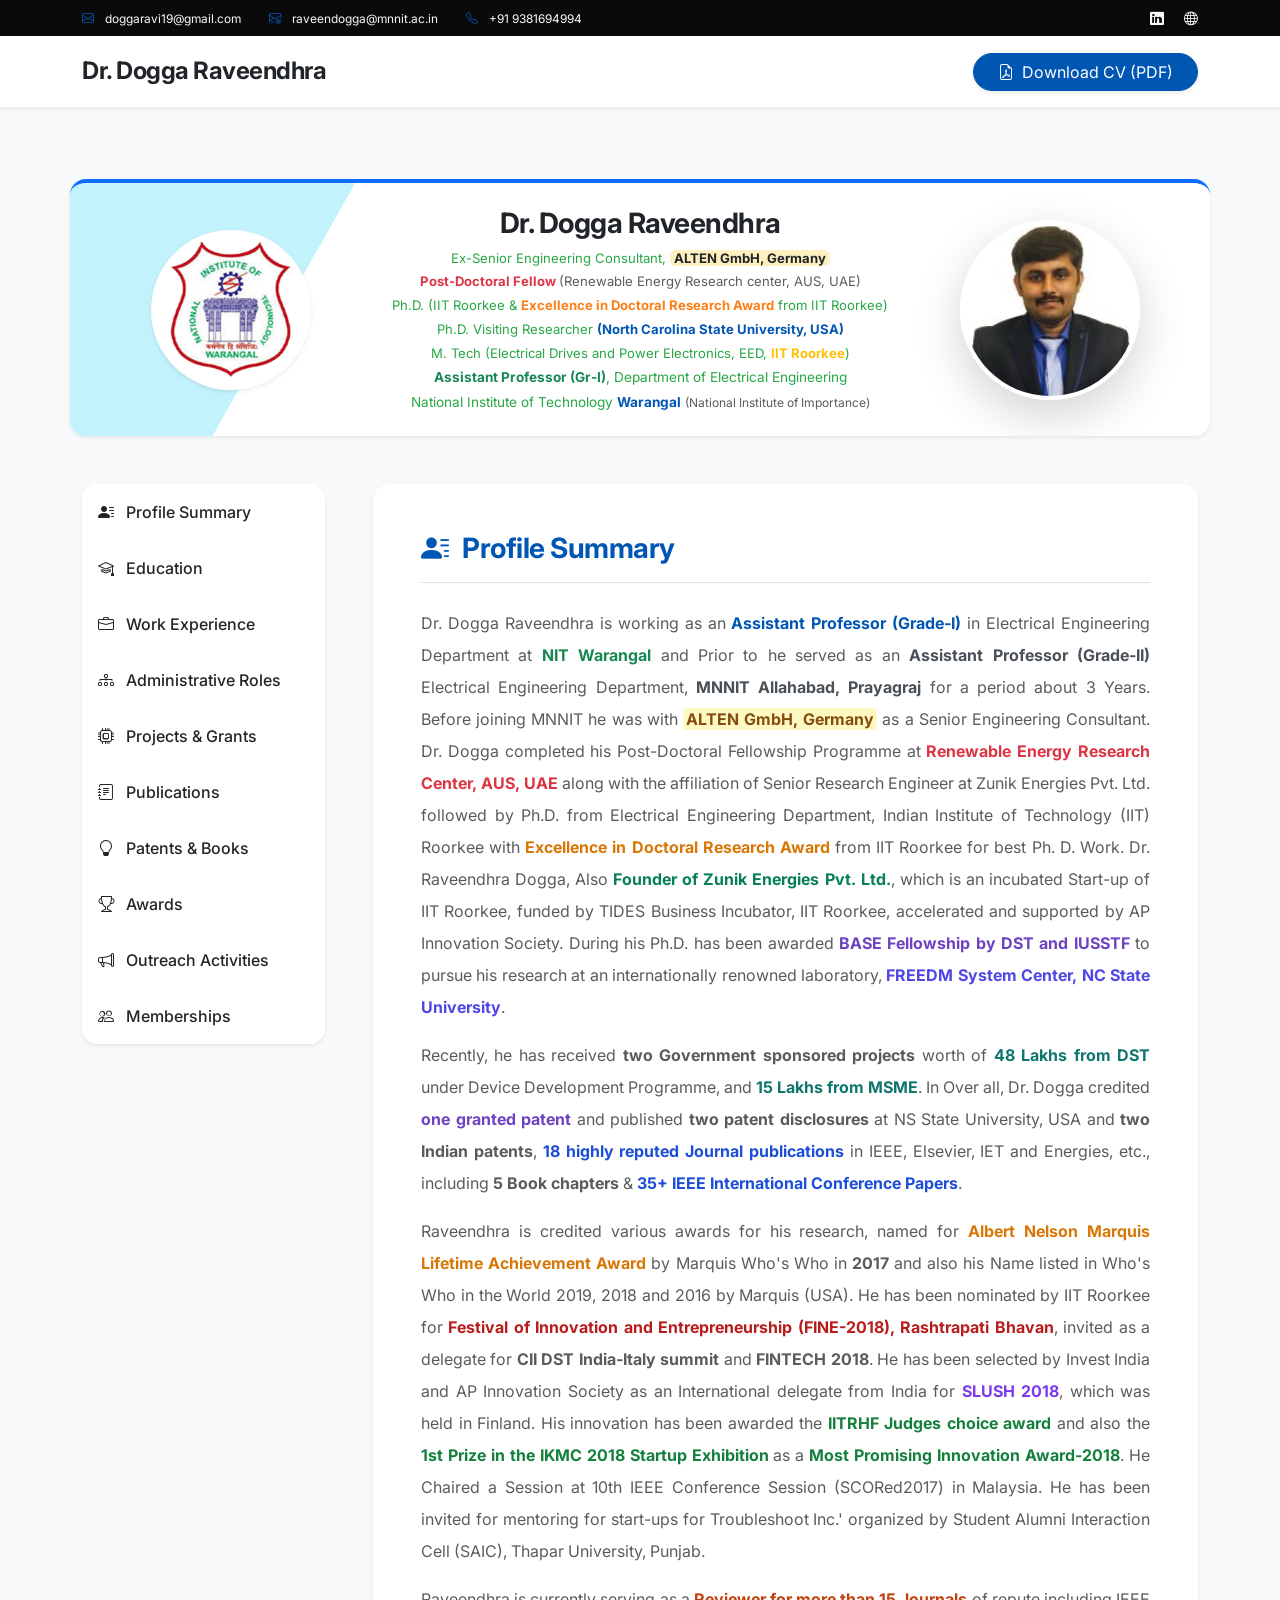
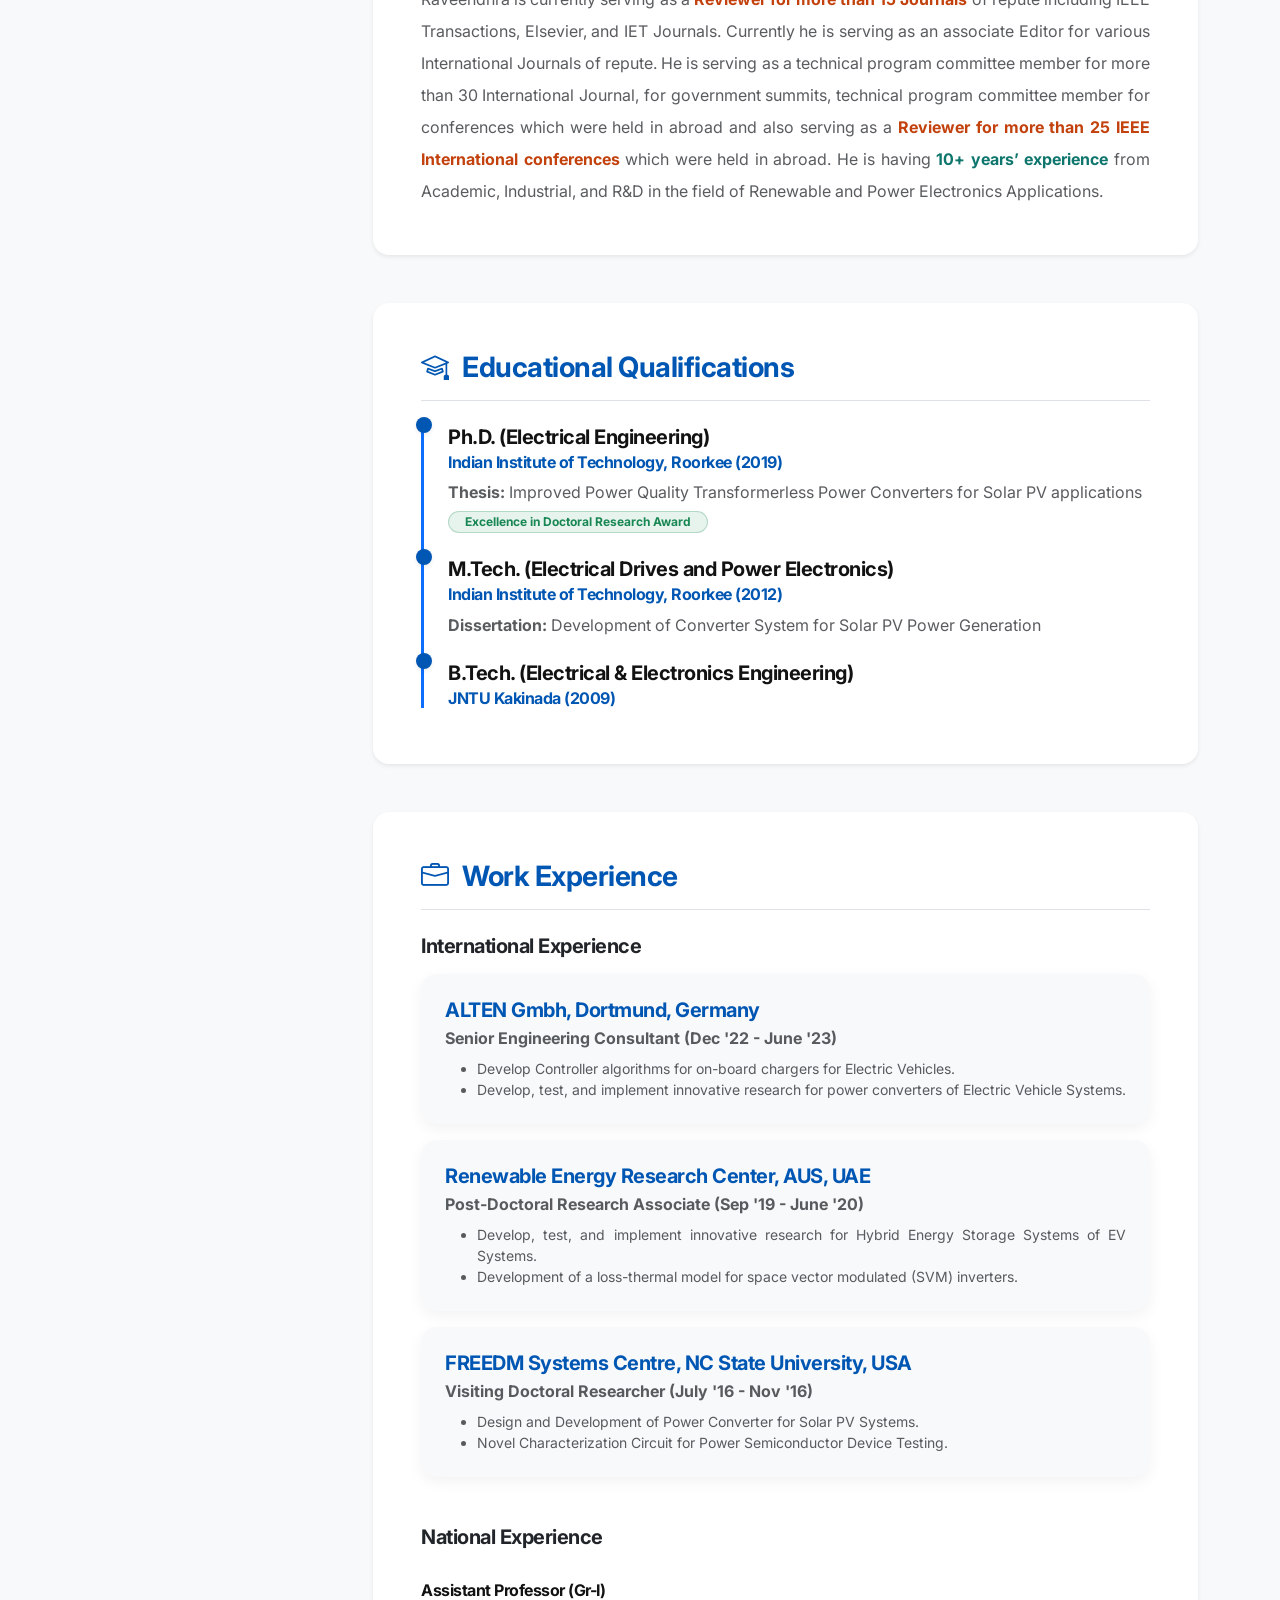
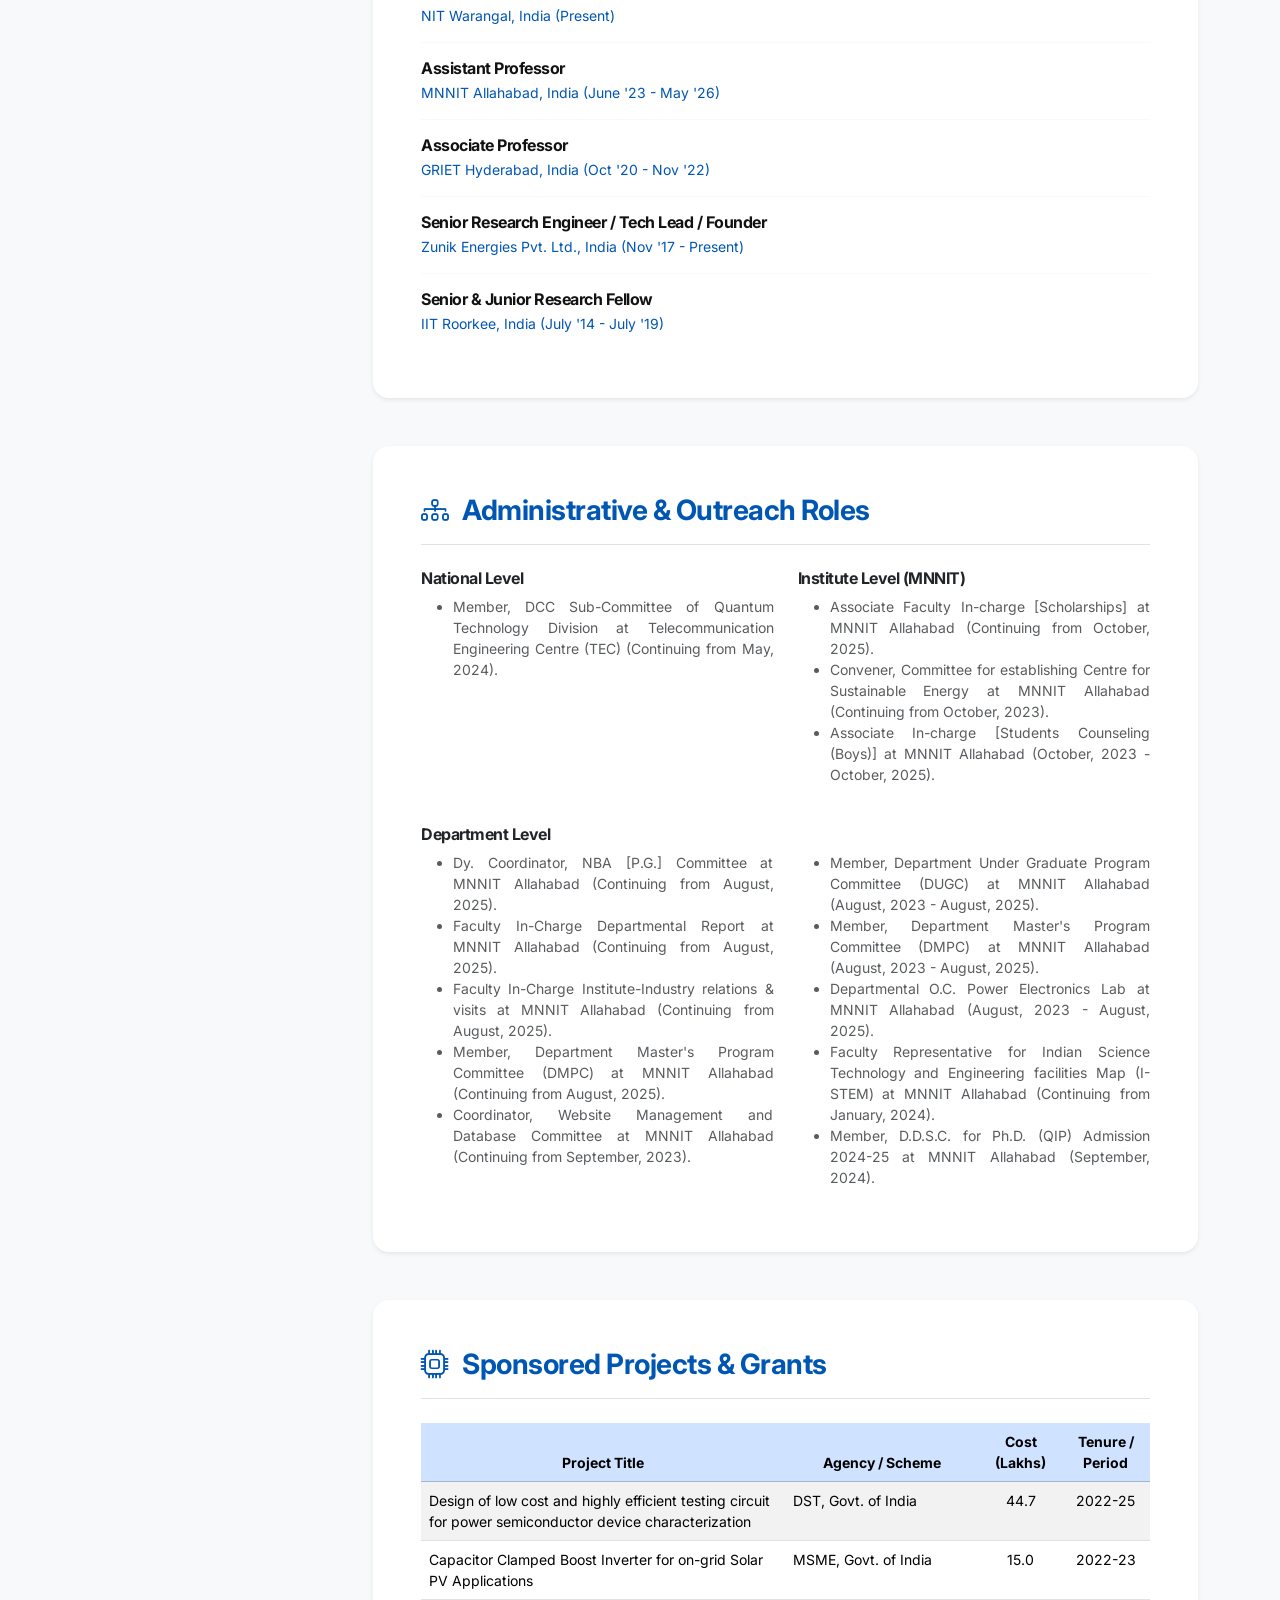
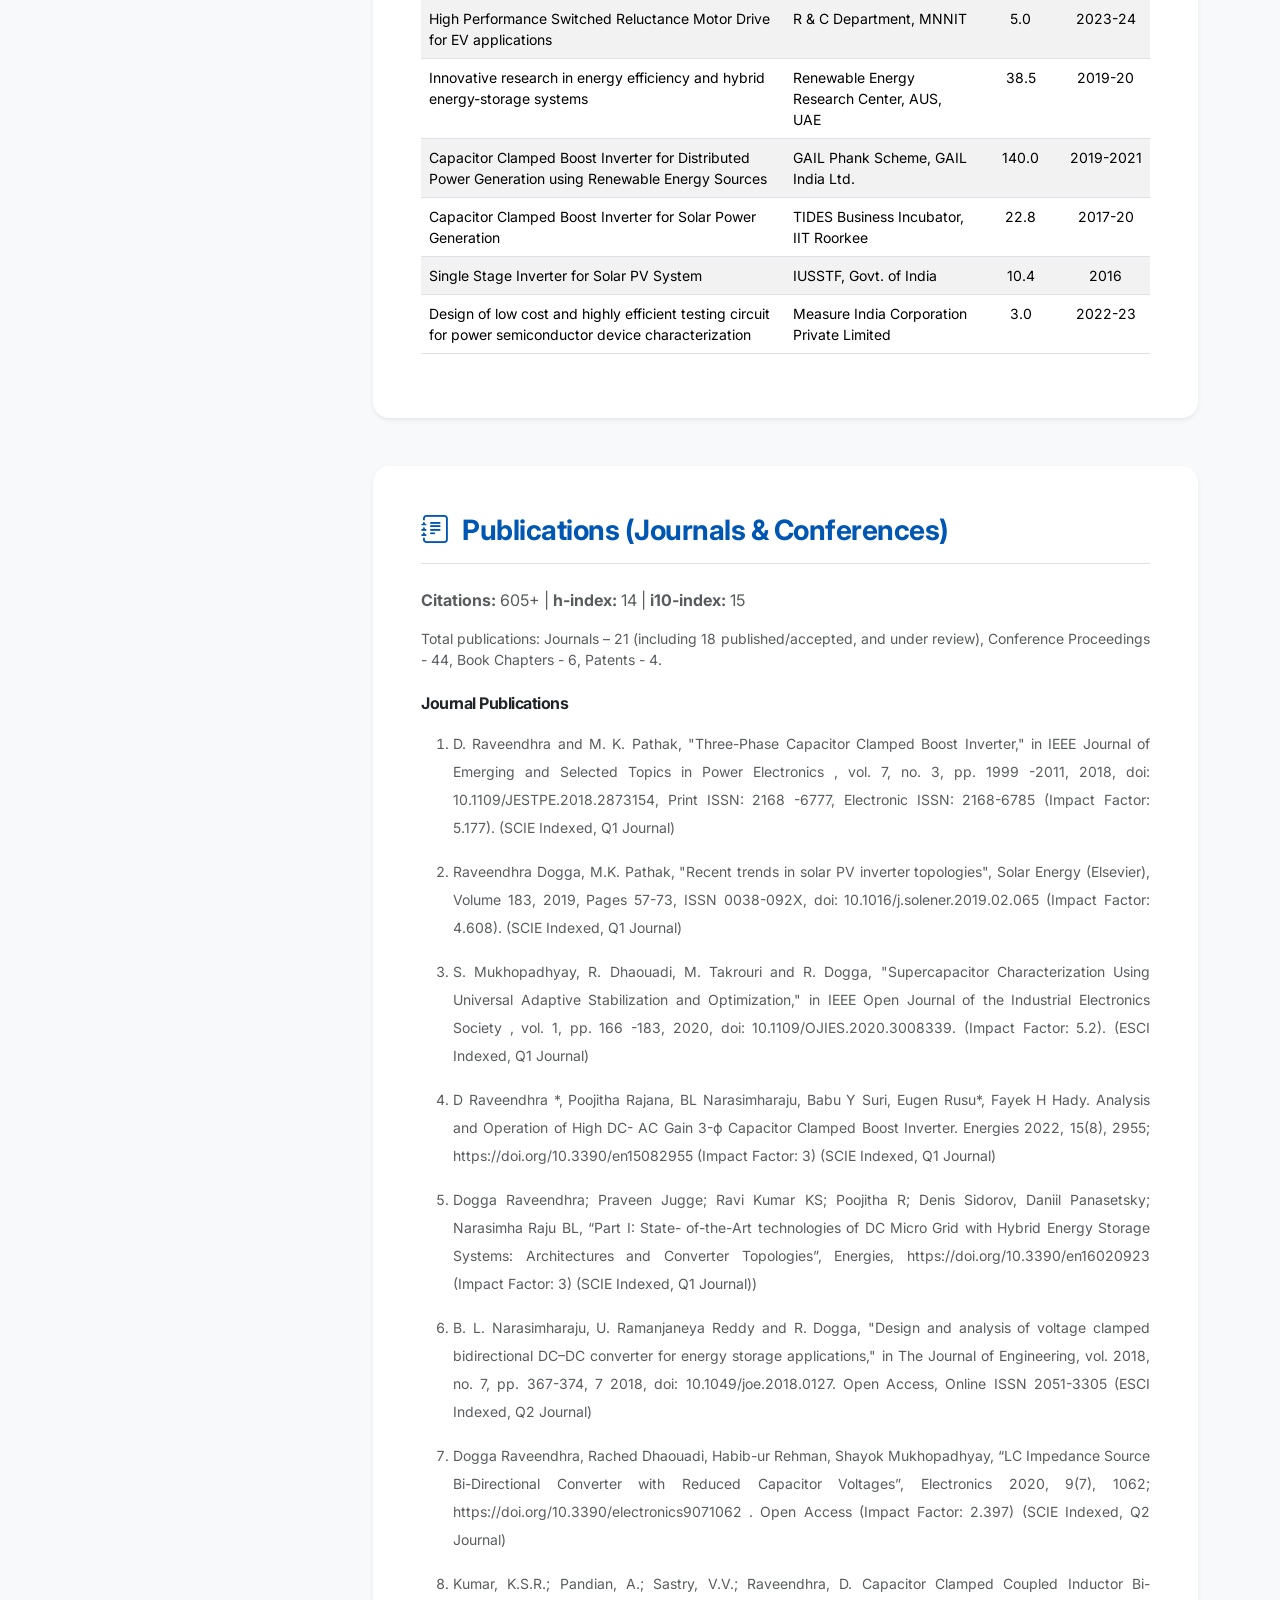
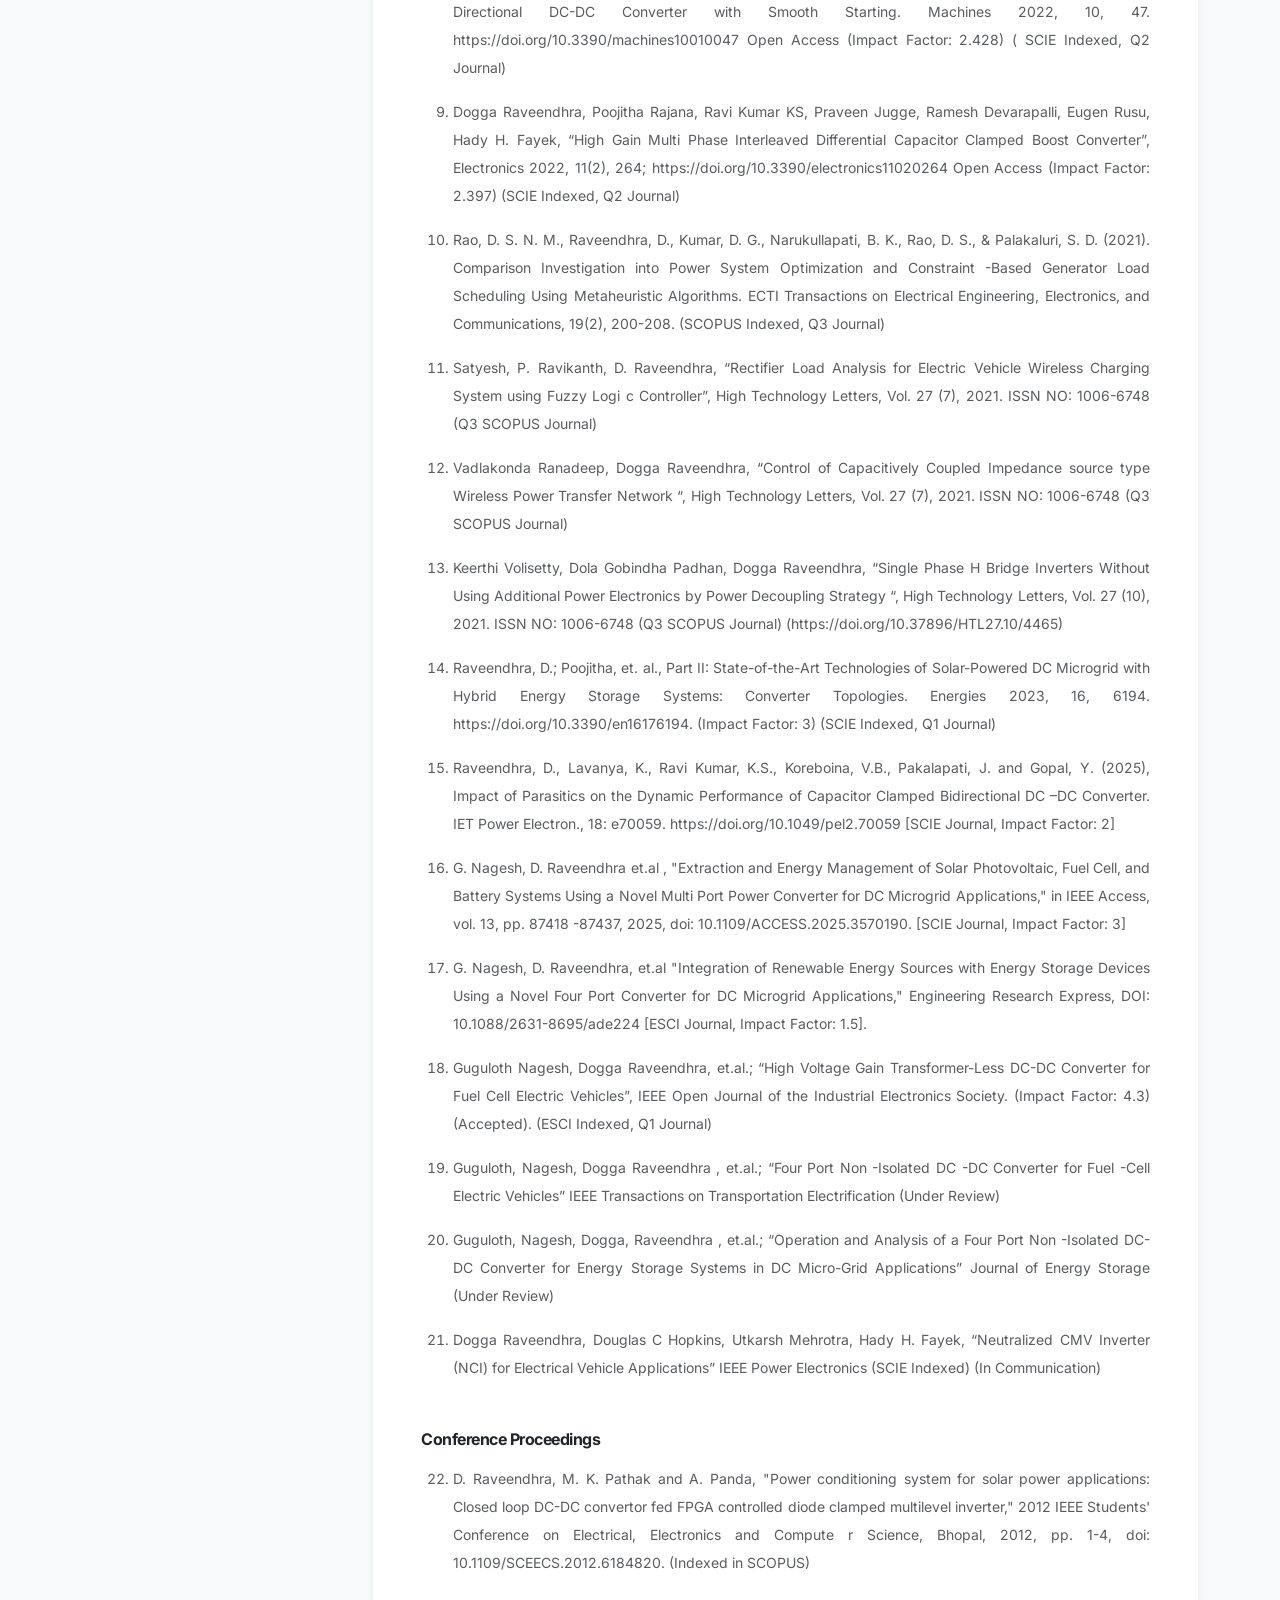
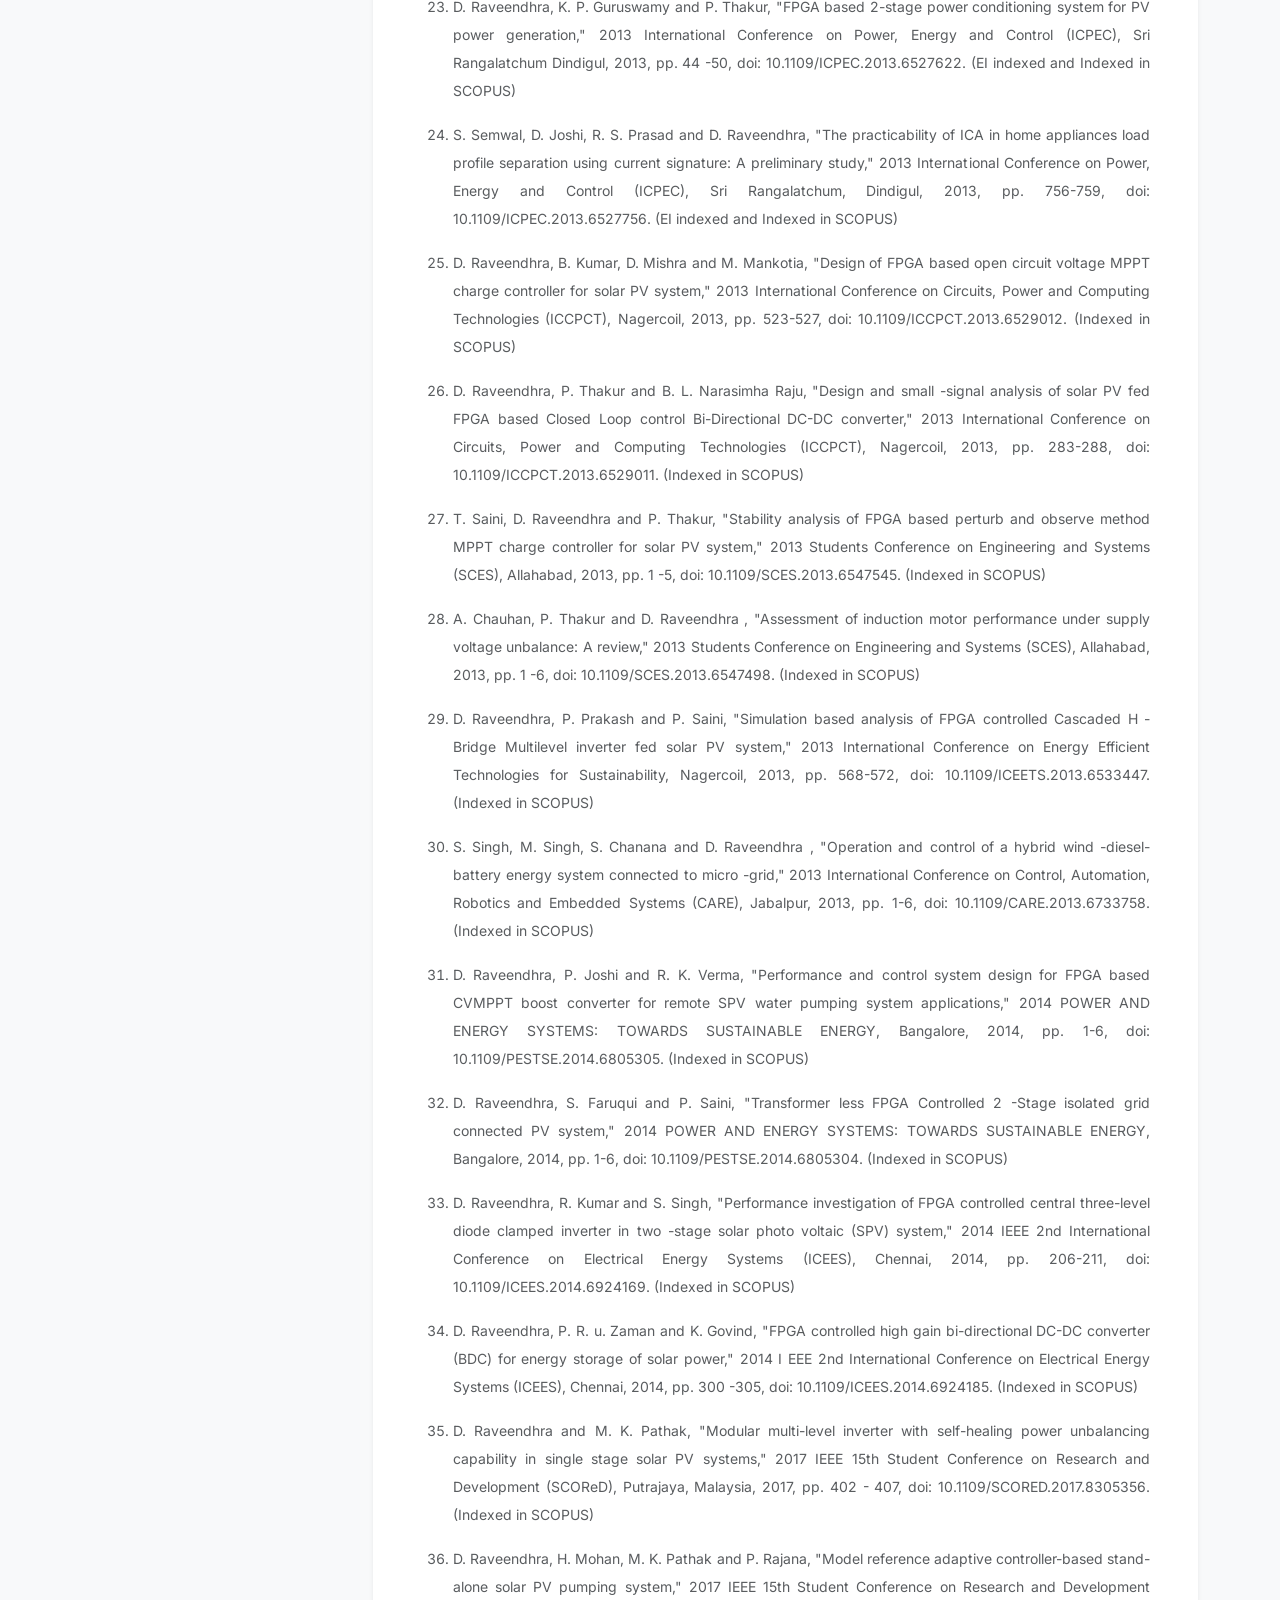
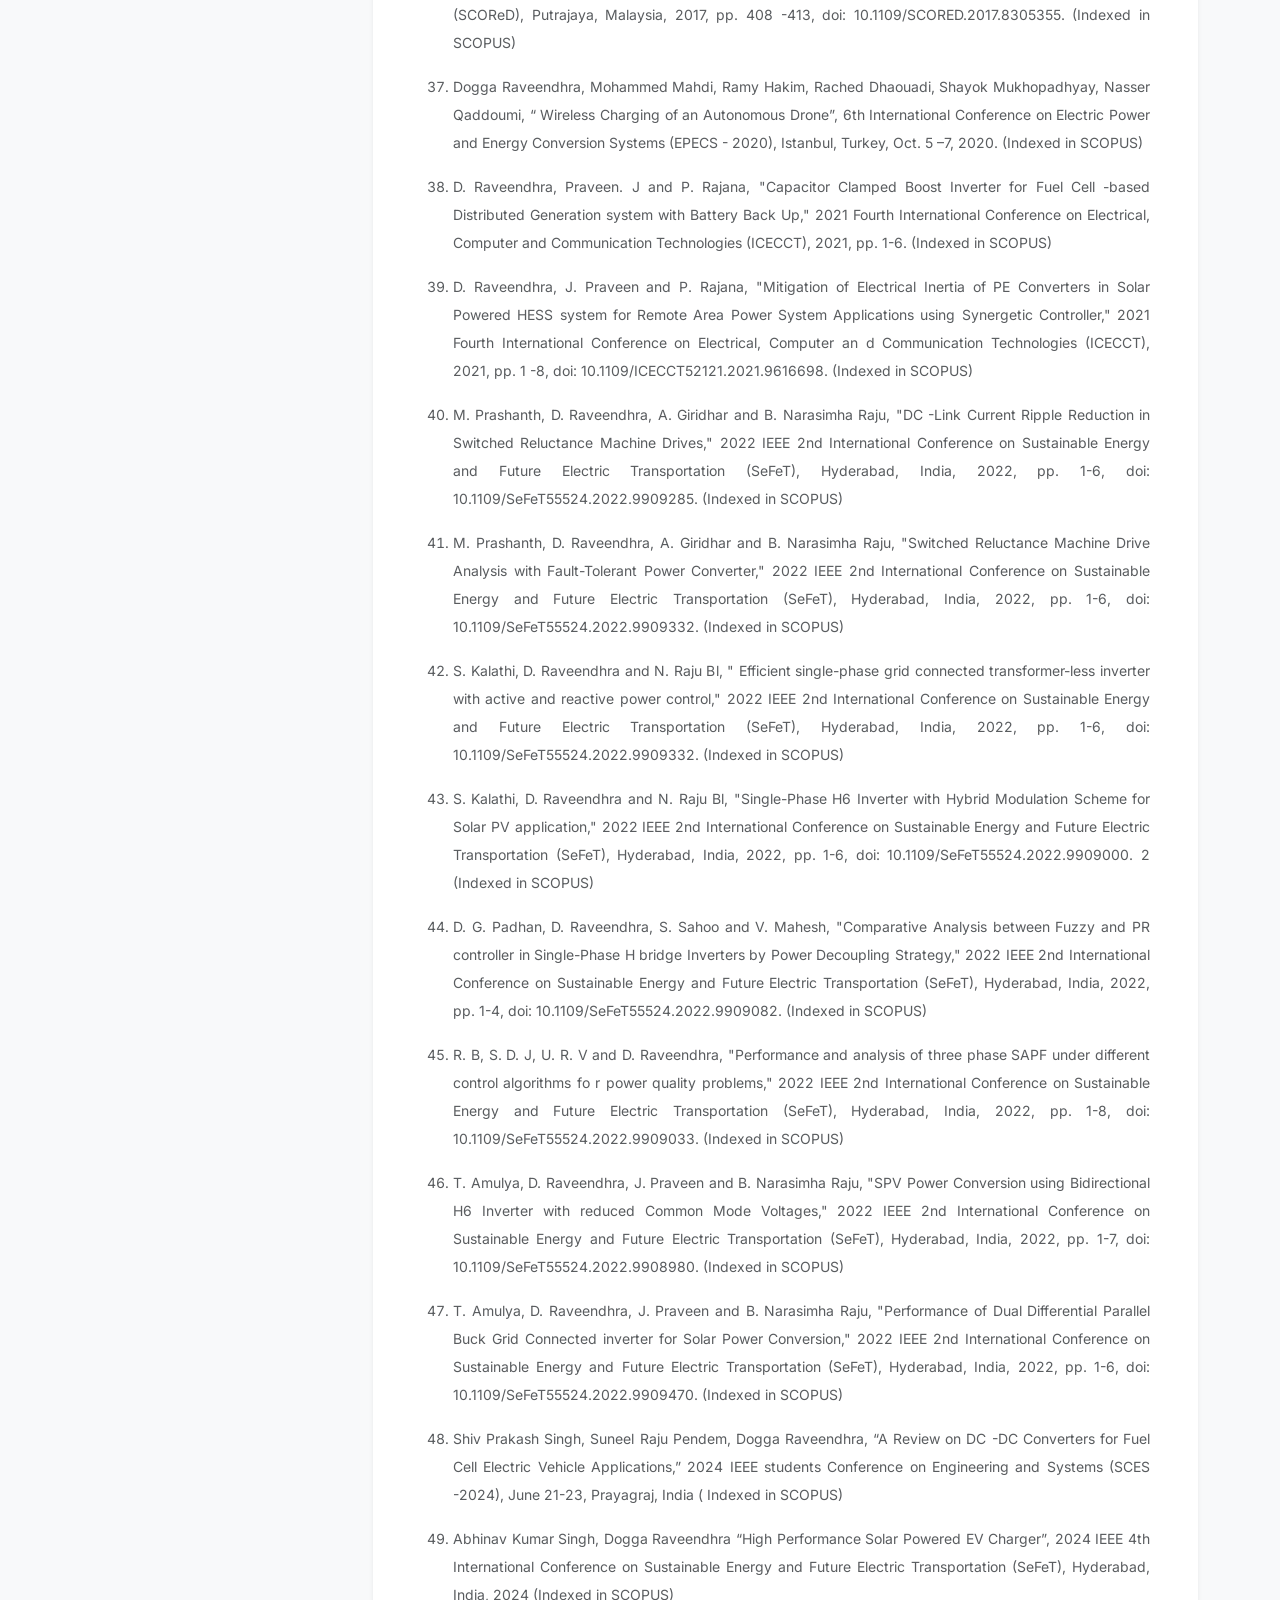
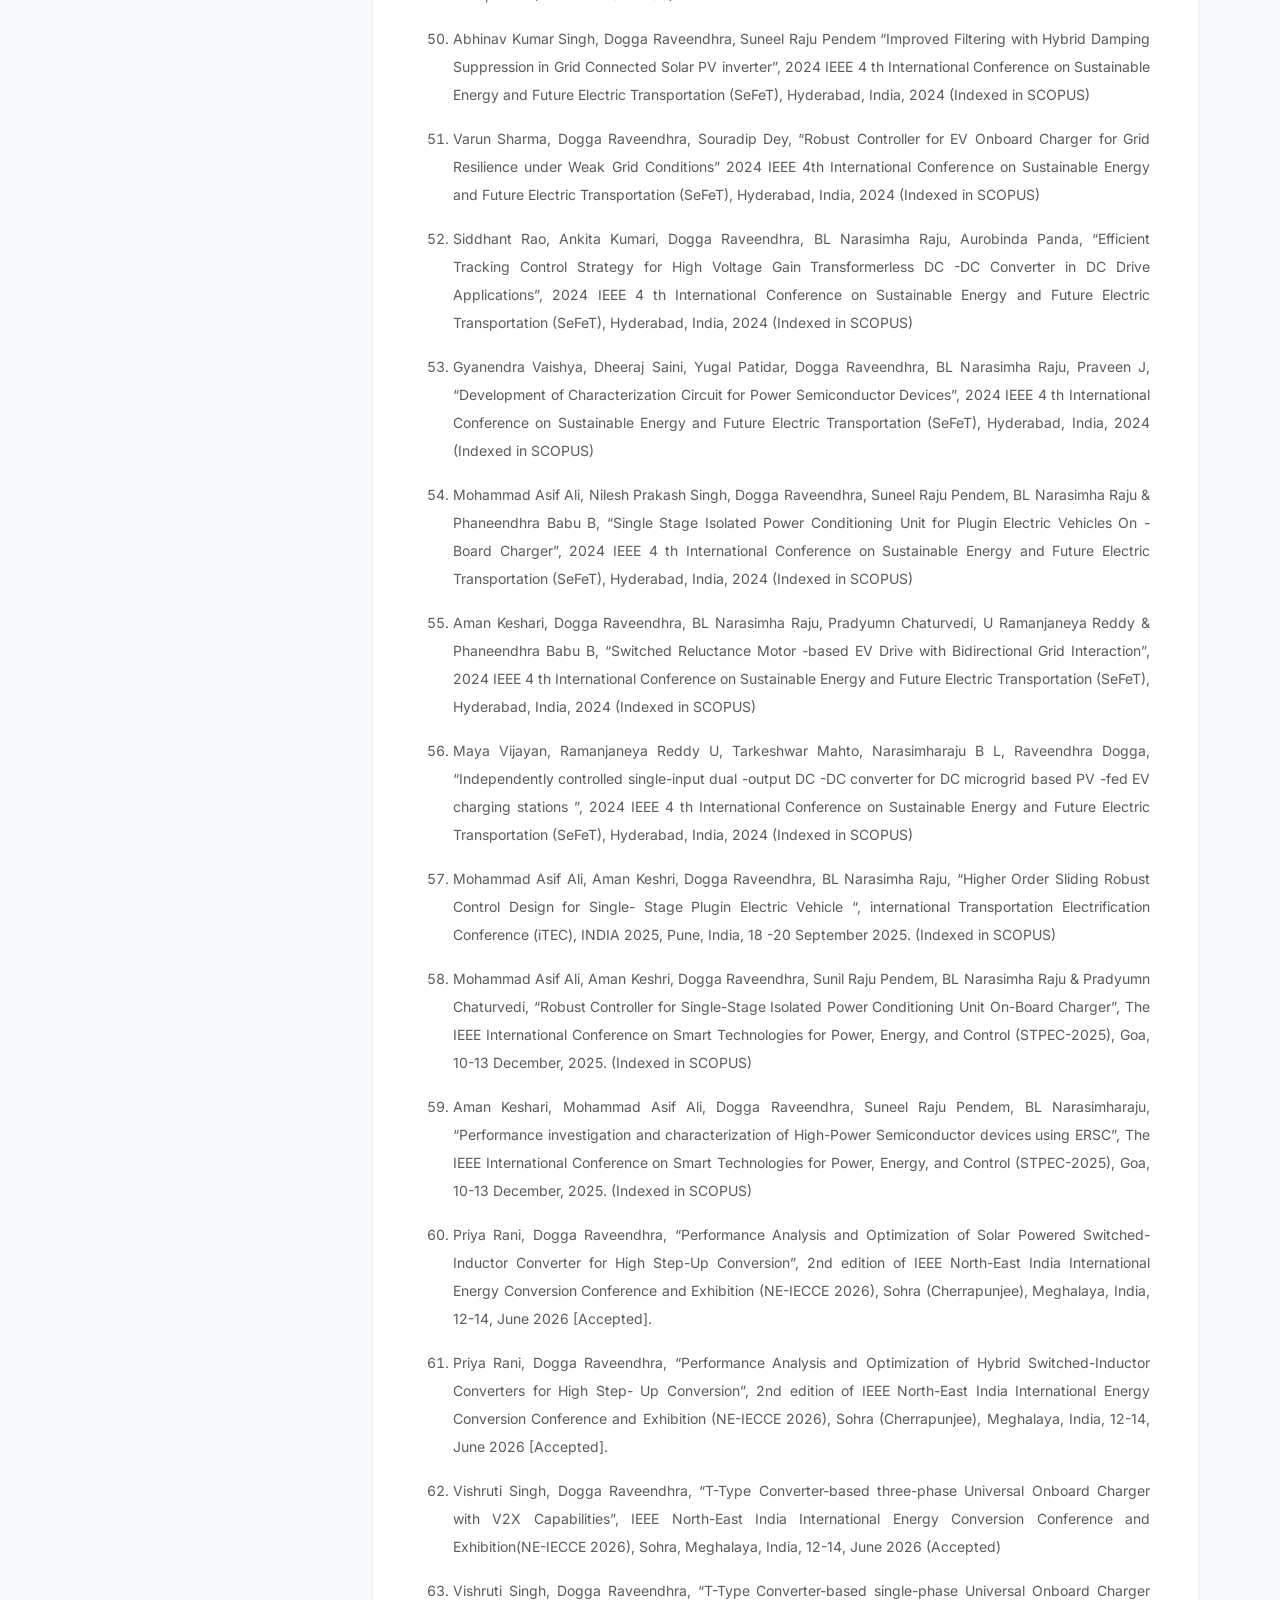
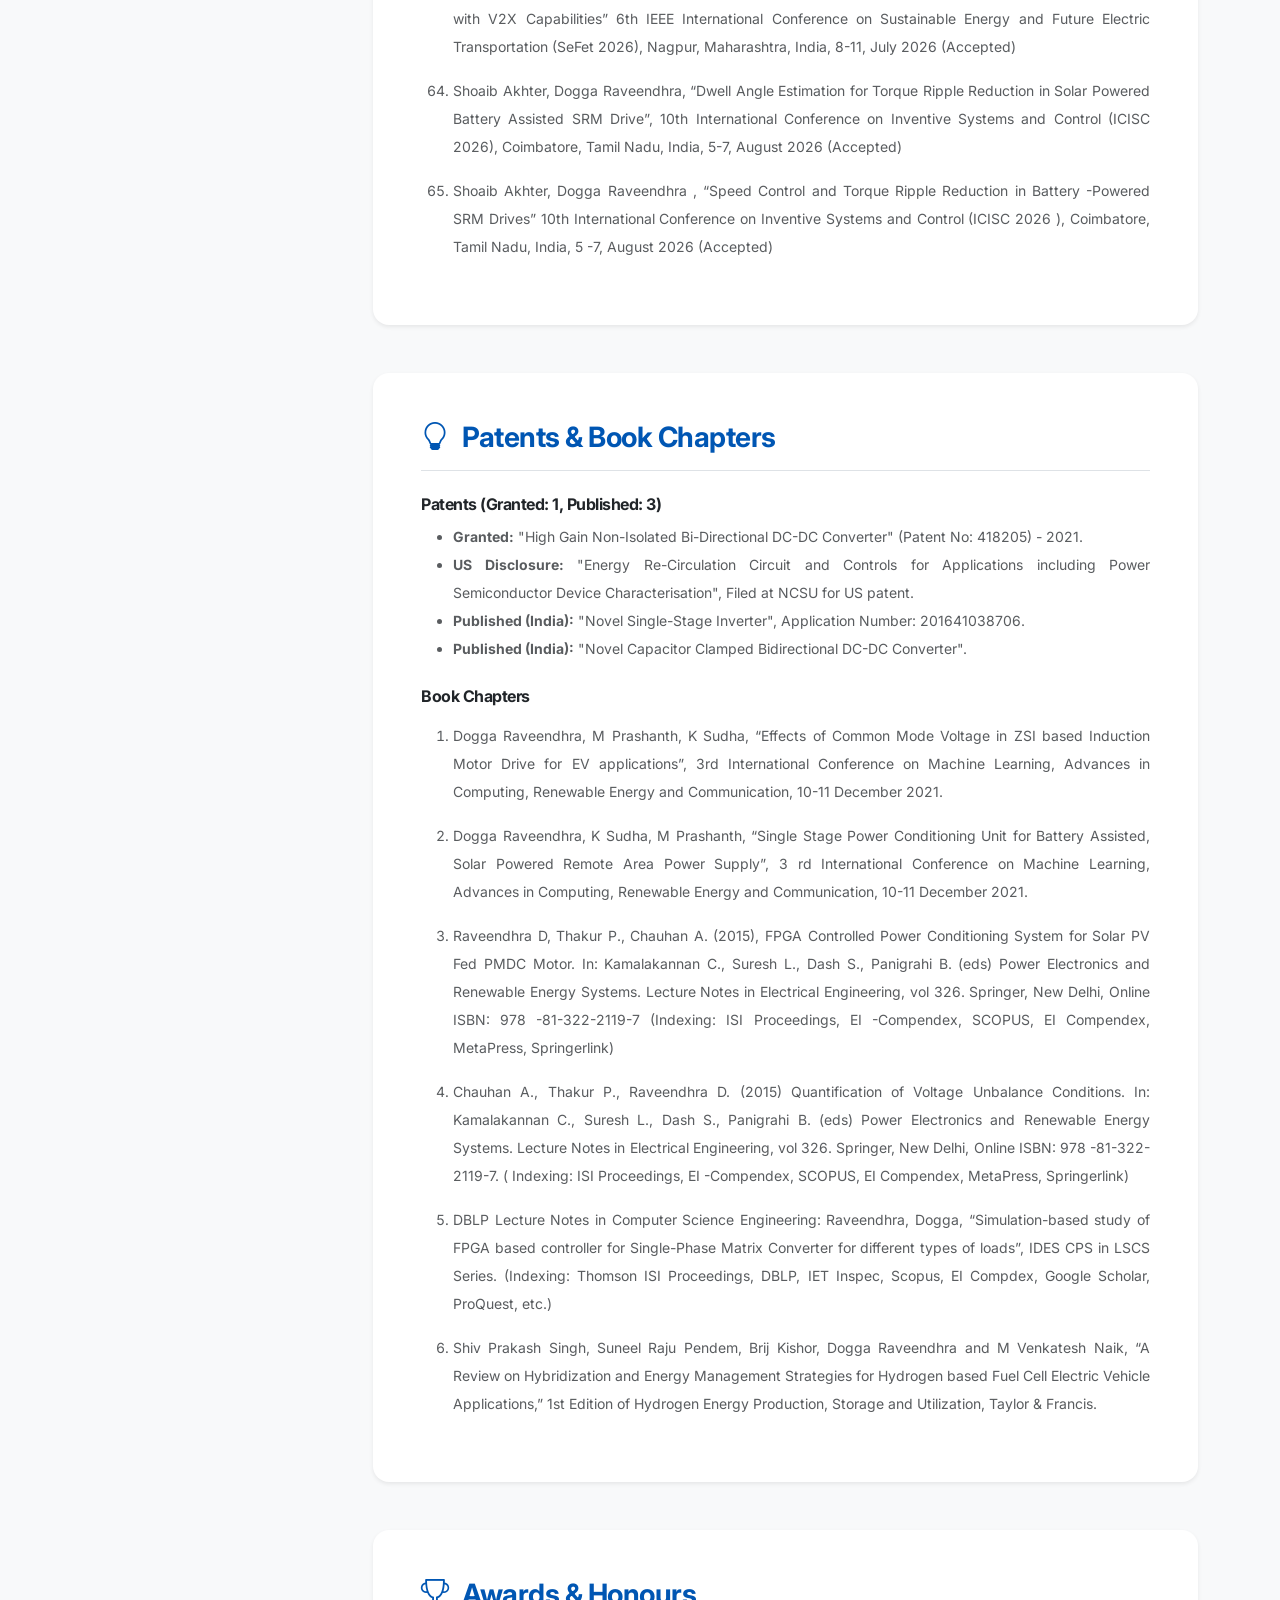
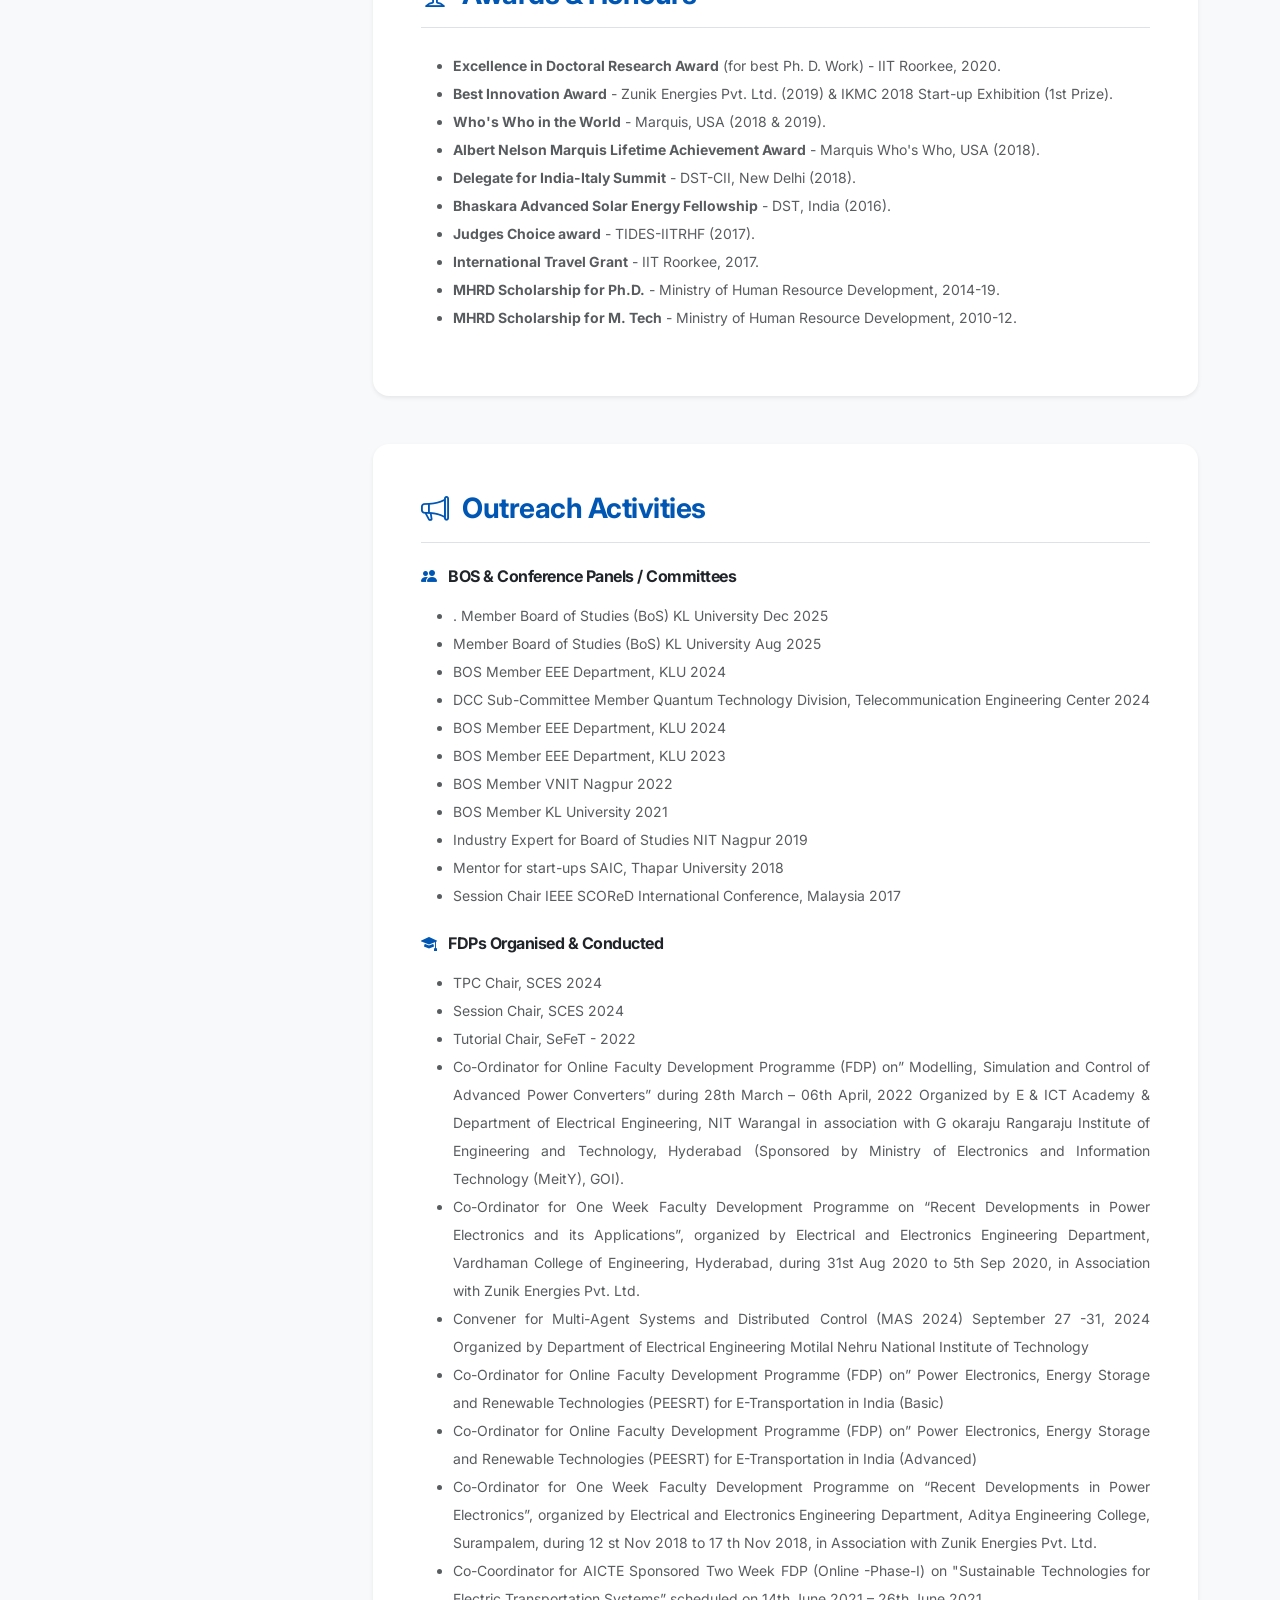
==== commit 36bd01a7: "Add a comprehensive Outreach Activities section including BOS, FDPs, and scrollable Invited Talks" ====
--- a/index.html
+++ b/index.html
@@ -114,6 +114,7 @@
                         <a class="list-group-item list-group-item-action fw-medium py-3 border-0" href="#publications"><i class="bi bi-journal-text me-2"></i> Publications</a>
                         <a class="list-group-item list-group-item-action fw-medium py-3 border-0" href="#patents"><i class="bi bi-lightbulb me-2"></i> Patents & Books</a>
                         <a class="list-group-item list-group-item-action fw-medium py-3 border-0" href="#awards"><i class="bi bi-trophy me-2"></i> Awards</a>
+                        <a class="list-group-item list-group-item-action fw-medium py-3 border-0" href="#outreach"><i class="bi bi-megaphone me-2"></i> Outreach Activities</a>
                         <a class="list-group-item list-group-item-action fw-medium py-3 border-0 rounded-bottom-4" href="#memberships"><i class="bi bi-people me-2"></i> Memberships</a>
                     </div>
                 </div>
@@ -453,7 +454,110 @@
                         </ul>
                     </section>
 
-                    <!-- Memberships & Reviewer -->
+
+                    <!-- Outreach Activities -->
+                    <section id="outreach" class="bg-white p-5 rounded-4 shadow-sm mb-5">
+                        <h3 class="fw-bold mb-4 text-primary border-bottom pb-3"><i class="bi bi-megaphone me-2"></i> Outreach Activities</h3>
+                        
+                        <div class="mb-4">
+                            <h6 class="fw-bold text-dark mb-3"><i class="bi bi-people-fill me-2 text-primary"></i> BOS & Conference Panels / Committees</h6>
+                            <ul class="text-muted small lh-lg">
+                                <li>. Member Board of Studies (BoS) KL University Dec 2025</li>
+                                <li>Member Board of Studies (BoS) KL University Aug 2025</li>
+                                <li>BOS Member EEE Department, KLU 2024</li>
+                                <li>DCC Sub-Committee Member Quantum Technology Division, Telecommunication Engineering Center 2024</li>
+                                <li>BOS Member EEE Department, KLU 2024</li>
+                                <li>BOS Member EEE Department, KLU 2023</li>
+                                <li>BOS Member VNIT Nagpur 2022</li>
+                                <li>BOS Member KL University 2021</li>
+                                <li>Industry Expert for Board of Studies NIT Nagpur 2019</li>
+                                <li>Mentor for start-ups SAIC, Thapar University 2018</li>
+                                <li>Session Chair IEEE SCOReD International Conference, Malaysia 2017</li>
+                            </ul>
+                        </div>
+                        
+                        <div class="mb-4">
+                            <h6 class="fw-bold text-dark mb-3"><i class="bi bi-mortarboard-fill me-2 text-primary"></i> FDPs Organised & Conducted</h6>
+                            <ul class="text-muted small lh-lg">
+                                <li>TPC Chair, SCES 2024</li>
+                                <li>Session Chair, SCES 2024</li>
+                                <li>Tutorial Chair, SeFeT - 2022</li>
+                                <li>Co-Ordinator for Online Faculty Development Programme (FDP) on” Modelling, Simulation and Control of Advanced Power Converters” during 28th March – 06th April, 2022 Organized by E & ICT Academy & Department of Electrical Engineering, NIT Warangal in association with G okaraju Rangaraju Institute of Engineering and Technology, Hyderabad (Sponsored by Ministry of Electronics and Information Technology (MeitY), GOI).</li>
+                                <li>Co-Ordinator for One Week Faculty Development Programme on “Recent Developments in Power Electronics and its Applications”, organized by Electrical and Electronics Engineering Department, Vardhaman College of Engineering, Hyderabad, during 31st Aug 2020 to 5th Sep 2020, in Association with Zunik Energies Pvt. Ltd.</li>
+                                <li>Convener for Multi-Agent Systems and Distributed Control (MAS 2024) September 27 -31, 2024 Organized by Department of Electrical Engineering Motilal Nehru National Institute of Technology</li>
+                                <li>Co-Ordinator for Online Faculty Development Programme (FDP) on” Power Electronics, Energy Storage and Renewable Technologies (PEESRT) for E-Transportation in India (Basic)</li>
+                                <li>Co-Ordinator for Online Faculty Development Programme (FDP) on” Power Electronics, Energy Storage and Renewable Technologies (PEESRT) for E-Transportation in India (Advanced)</li>
+                                <li>Co-Ordinator for One Week Faculty Development Programme on “Recent Developments in Power Electronics”, organized by Electrical and Electronics Engineering Department, Aditya Engineering College, Surampalem, during 12 st Nov 2018 to 17 th Nov 2018, in Association with Zunik Energies Pvt. Ltd.</li>
+                                <li>Co-Coordinator for AICTE Sponsored Two Week FDP (Online -Phase-I) on "Sustainable Technologies for Electric Transportation Systems” scheduled on 14th June 2021 – 26th June 2021.</li>
+                            </ul>
+                        </div>
+                        
+                        <div>
+                            <h6 class="fw-bold text-dark mb-3"><i class="bi bi-journal-check me-2 text-primary"></i> Invited Lectures & Expert Talks</h6>
+                            <div style="max-height: 400px; overflow-y: auto; padding-right: 15px; border: 1px solid #f1f3f5; border-radius: 8px; padding: 15px; background: #fafbfc;">
+                                <ul class="text-muted small lh-lg mb-0" style="list-style-type: square;">
+                                    <li class="mb-2">Resource Person One Week Short Term Training Programme, “AI/ML Application for Renewable Energy Systems”, National Institute of Technology, Delhi (Hybrid Mode), 01st – 05th June 2026 June 2026</li>
+                                    <li class="mb-2">Expert lecture “Emerging Trends in Power Electronics and Electric Vehicle Mobility.” at United College of Engineering and Research, Prayagraj, 11 April 2026 April 2026</li>
+                                    <li class="mb-2">Resource Person Conducting One-Week Online Faculty Development Program in Collaboration with CITD – MSME, “Smart EV Control: AI, IoT and V2X Technologies, GMR Institute of Technology (Deemed to be University), 6th to 10th April 2026. April 2026</li>
+                                    <li class="mb-2">Resource Person DSP Controlled Power Supply Design for Drones, One-Week Workshop on IoT and Embedded Systems for Smart Drones (IESSD-2026), 23rd – 27th February 2026 Februar y 2026</li>
+                                    <li class="mb-2">Resource Person One-Week Short Term Course on “Resilient and Intelligent Systems for Empowering Viksit Bharat 2047 (RISE- 2026)”, 16th – 20th February 2026 Februar y 2026</li>
+                                    <li class="mb-2">Resource Person “A Full-Stack Approach to Power Electronic Hardware Development”, BVRIT HYDERABAD College of Engineering for Women January 2026</li>
+                                    <li class="mb-2">Resource Person "Modelling and Simulation of Renewable Energy Systems" at Rajiv Gandhi University of Knowledge Technologies, Srikakulam on 24/12/2025 Dec 2025</li>
+                                    <li class="mb-2">Resource Person 5th INTERNATIONAL CONFERENCE ON RECENT ADVANCES IN MATHEMATICAL SCIENCES AND APPLICATIONS (RAMSA-25) at Gayatri Vidya Parishad College of Engineering (Autonomous). 19th to 22nd DECEMBER 2025 Dec 2025</li>
+                                    <li class="mb-2">Resource Person AICTE–ATAL Faculty Development Programme (FDP) on Advanced Technologies and AI/ML Integration in Microgrids and Electric Vehicles at Guru Nanak Institute of Technology (GNIT) Dec 2025</li>
+                                    <li class="mb-2">Resource person FDP on “Intelligent Power Electronics and Cyber-Physical Energy Systems for a Sustainable Future” at Vel Tech Rangarajan Dr. Sagunthala R&D Institute of Science and Technology Nov 2025</li>
+                                    <li class="mb-2">Resource person Online Faculty Development Programme (FDP) on Advancements in Electric Vehicles and Autonomous Mobility for a Sustainable Future (AEVAMSF) at BVRIT Hyderabad and NIT Warangal July 2025</li>
+                                    <li class="mb-2">Speaker AICTE ATAL Online 6-Day Faculty Development Programme on “Emerging Trends and Future Prospects in Advanced Energy Conversion Technologies and Applications at VIT Bhimavaram Aug 2025</li>
+                                    <li class="mb-2">Expert Talk Online FDP on "Power Electronics Technology for Self-Reliant and Viksit Bharat at NIT Warangal Feb 2025</li>
+                                    <li class="mb-2">Resource person FDP on “Leveraging Advanced Power Conversion Systems and Artificial Intelligence for Electric Vehicles at NIT Patna May 2025</li>
+                                    <li class="mb-2">Resource person FDP on Design of Advanced Controller for Microgrid and Electric Vehicles at Vignan Lara Institute of Technology Jan 2025</li>
+                                    <li class="mb-2">Expert Lecture the MSME-sponsored Five-Day Advanced-ESDP Programme on “Renewable Energy Sources in Electric Vehicle and Distributed Generation Systems at NIT Sikkim Feb 2025</li>
+                                    <li class="mb-2">Resource Person Sustainable Development: Intersection of Green Energy and eMobility (IGEEM- 2024)” at NIT Rourkela 2024</li>
+                                    <li class="mb-2">Resource Person “AI&ML Tools for Material Science & Electrical Engineering Applications”, Gayatri Vidya Parishad College of Engineering, Vizag 2024</li>
+                                    <li class="mb-2">National Webinar as a Resource Person Webinar on “Electrifying Experiences: Design-Thinking the Future of EV Mobility”, K.S. Rangasamy College of Technology, Tamilnadu 2024</li>
+                                    <li class="mb-2">Resource Person Anil Neerukonda Institute of Technology and Sciences, Andhra Pradesh. 2023</li>
+                                    <li class="mb-2">Resource Person Delivered an Invited Lecture in ATAL sponsored FDP entitled on Certain Aspects of Electric Vehicles to achieve Sustainable Energy, Vignan Lara Institute of Technology, Vadlamudi 2023</li>
+                                    <li class="mb-2">Keynote Speaker DST-SERB Sponsored Conference, KL University 2023</li>
+                                    <li class="mb-2">Resource Person Delivered an Invited Lecture in ATAL sponsored FDP entitled “AI & Smart Technology Applications to Solar energy and Electrical vehicles Technology - Challenges, Issues and Hands-on" (AIST-SET), ATAL-FDP, BVRIT Narsapur 2023</li>
+                                    <li class="mb-2">Seminar Machine Learning, Computer Vision, and Dynamic Systems Group, The Skolkovo Institute of Science and Technology, Russia 2023</li>
+                                    <li class="mb-2">3 Invited Session FDP, MNNIT 2023</li>
+                                    <li class="mb-2">4 Invited Session FDP, GRIET 2023</li>
+                                    <li class="mb-2">5 Invited Session FDP, GRIET 2023</li>
+                                    <li class="mb-2">Invited Session FDP, MNIT Jaipur 2022</li>
+                                    <li class="mb-2">Invited Session FDP, SVNIT 2022</li>
+                                    <li class="mb-2">Invited Session FDP, SVNIT 2022</li>
+                                    <li class="mb-2">Resource person in a Faculty Development programme Eight-day online FDP on “Modelling, Simulation & Control of Advanced Power Converters”, at GRIET 2022</li>
+                                    <li class="mb-2">Resource person in a Faculty Development programme Eight-day online FDP on “Power Electronics for Electric Vehicles and Renewable Energy Systems during 16th – 24th March, 2022 2022</li>
+                                    <li class="mb-2">Resource person in a Faculty Development programme Eight-day online FDP on “Applications of Power Electronics in Electric Vehicles & Energy Storage”, at NITK 2022</li>
+                                    <li class="mb-2">Resource person in AICTE-ISTE Sponsored Induction/Refresher Induction Programme Online FDP on “Recent Trends in Electric Vehicles” 17th – 23rd February 2022 in Online Mode at Vardhaman College of Engineering, Hyderabad, Telangana, India. 2022</li>
+                                    <li class="mb-2">Resource person in AICTE-ISTE Sponsored Induction/Refresher Programme AICTE/ ISTE Refresher Programme (ONLINE) - Micro Grid: Integration and Power Quality Issues - Dec. 7-13, 2021 2021</li>
+                                    <li class="mb-2">Resource person in a Faculty Development programme CEP, NIT Warangal Sponsored Five-day online FDP on Potential Research Trends in Advanced Energy Conversion Technologies and Applications, December 06 - 10, 2021 at VIT Bhimavaram 2021</li>
+                                    <li class="mb-2">Resource person in a Faculty Development programme ATAL Academy Sponsored Online Faculty Development Programme (FDP) on “Electric Vehicle (EV) : Challenges and Technology Advancements" by NSIC, Hyderabad 2021</li>
+                                    <li class="mb-2">Resource person in a Faculty Development programme AICTE sponsored ATAL FDP on "ELECTRIC TRANSPORTATION INFRASTRUCTURE FOR E-MOBILITY IN INDIA" to be held during 02 to 06, Aug 2021 2021</li>
+                                    <li class="mb-2">Resource person in a Faculty Development programme AICTE Sponsored Two Week FDP (Online-Phase-I) on "Sustainable Technologies for Electric Transportation Systems, GRIET 2021</li>
+                                    <li class="mb-2">Guest Lecture Guest Lecture - Start-up Cell - KSRMCE 2021</li>
+                                    <li class="mb-2">Guest Speaker AICTE –ATAL Sponsored FDP on “ELECTRIC VEHICLES- RESEARCH ISSUES AND CHALLENGES” GRG POLYTECHNIC COLLEGE 2021</li>
+                                    <li class="mb-2">Keynote Speaker in FDP Government Engineering College Raipur, Chhattisgarh 2020</li>
+                                    <li class="mb-2">Keynote Talk Rajiv Gandhi Proudyogiki Vishwavidyalaya, Bhopal 2020</li>
+                                    <li class="mb-2">Keynote Speaker Government Engineering College Raipur, Chhattisgarh 2020</li>
+                                    <li class="mb-2">Resource person in a Faculty Development programme ATAL FDP/NMREC 2020</li>
+                                    <li class="mb-2">Resource person in a Faculty Development programme ATAL FDP at Kallam Harinadh Reddy Institute of Technology 2020</li>
+                                    <li class="mb-2">Resource person in a Faculty Development programme Vardhaman Engineering College Hyderabad 2020</li>
+                                    <li class="mb-2">Guest Lecture KL University, Viziawada 2020</li>
+                                    <li class="mb-2">Guest Lecture Vishakha Institute of Engineering & Technology 2020</li>
+                                    <li class="mb-2">Resource person in a Faculty Development programme ATAL FDP at MVGR College of Engineering 2020</li>
+                                    <li class="mb-2">Resource person in a Faculty Development programme NIT, Warangal 2019</li>
+                                    <li class="mb-2">Resource person in a Faculty Development programme Aditya Group of Engineering Colleges 2018</li>
+                                    <li class="mb-2">Guest Lecture Dev Bhoomi Group of Institutes 2018</li>
+                                    <li class="mb-2">Expert Lecture NITTTR, Chandigarh 2018</li>
+                                    <li class="mb-2">Delegate for India-Italy Summit DST-CII, New Delhi 2018</li>
+                                    <li class="mb-2">Resource person in a Faculty Development programme MVGR College of Engineering 2017</li>
+                                </ul>
+                            </div>
+                        </div>
+                    </section>
+
+                                        <!-- Memberships & Reviewer -->
                     <section id="memberships" class="bg-white p-5 rounded-4 shadow-sm">
                         <h3 class="fw-bold mb-4 text-primary border-bottom pb-3"><i class="bi bi-people me-2"></i> Professional Memberships & Service</h3>
                         <div class="row text-muted small lh-lg">
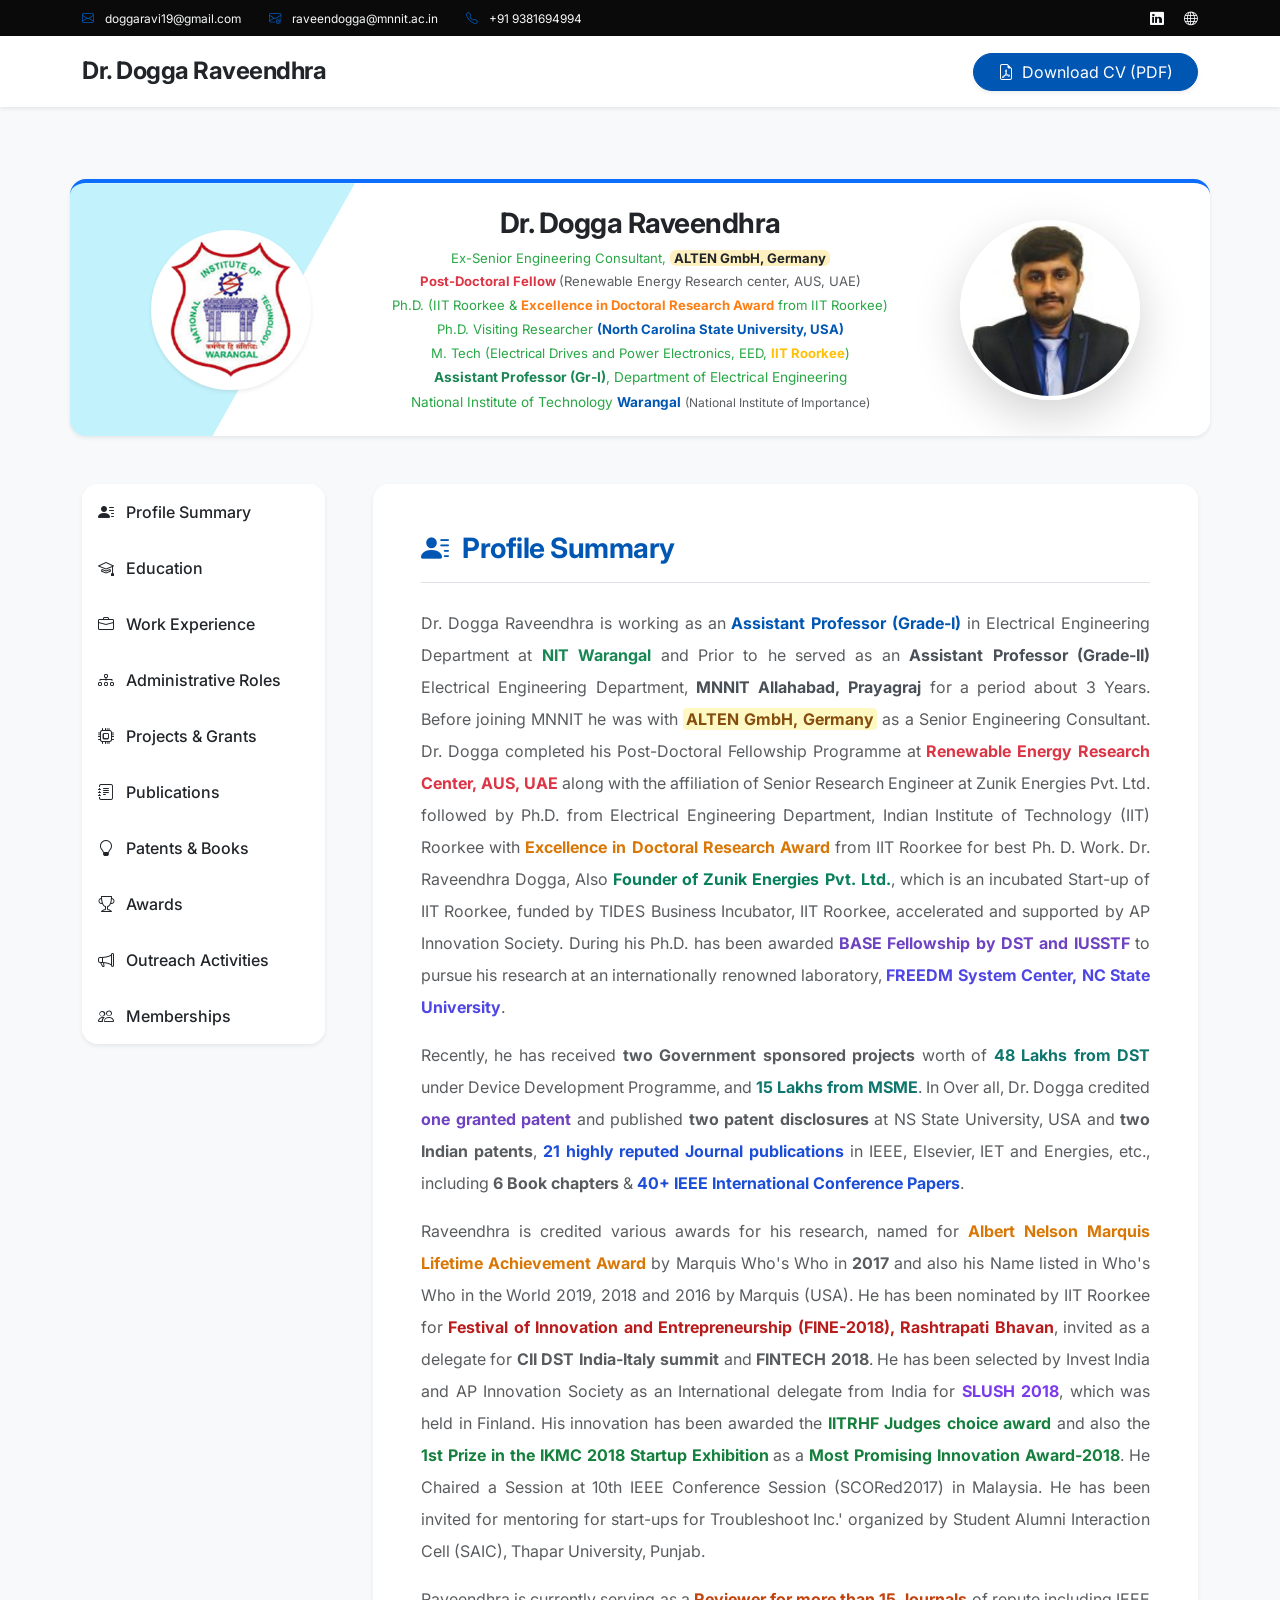
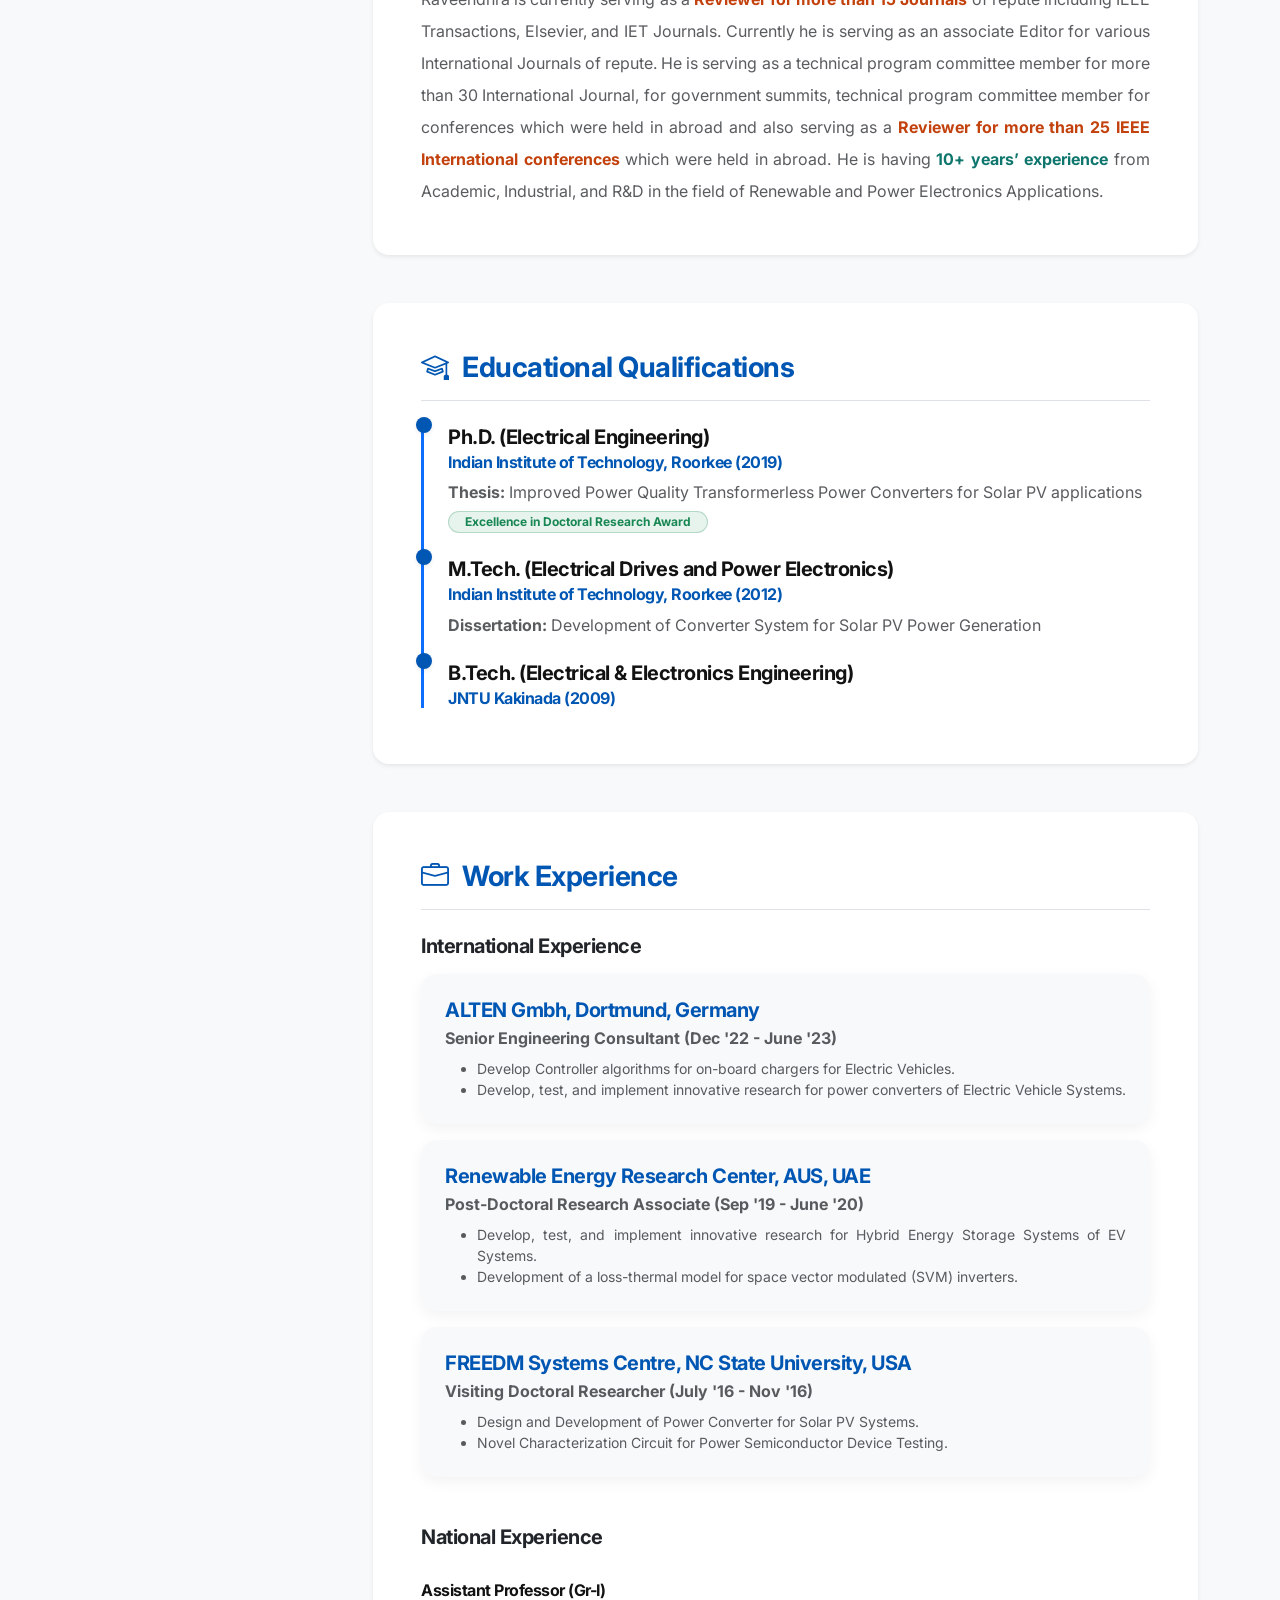
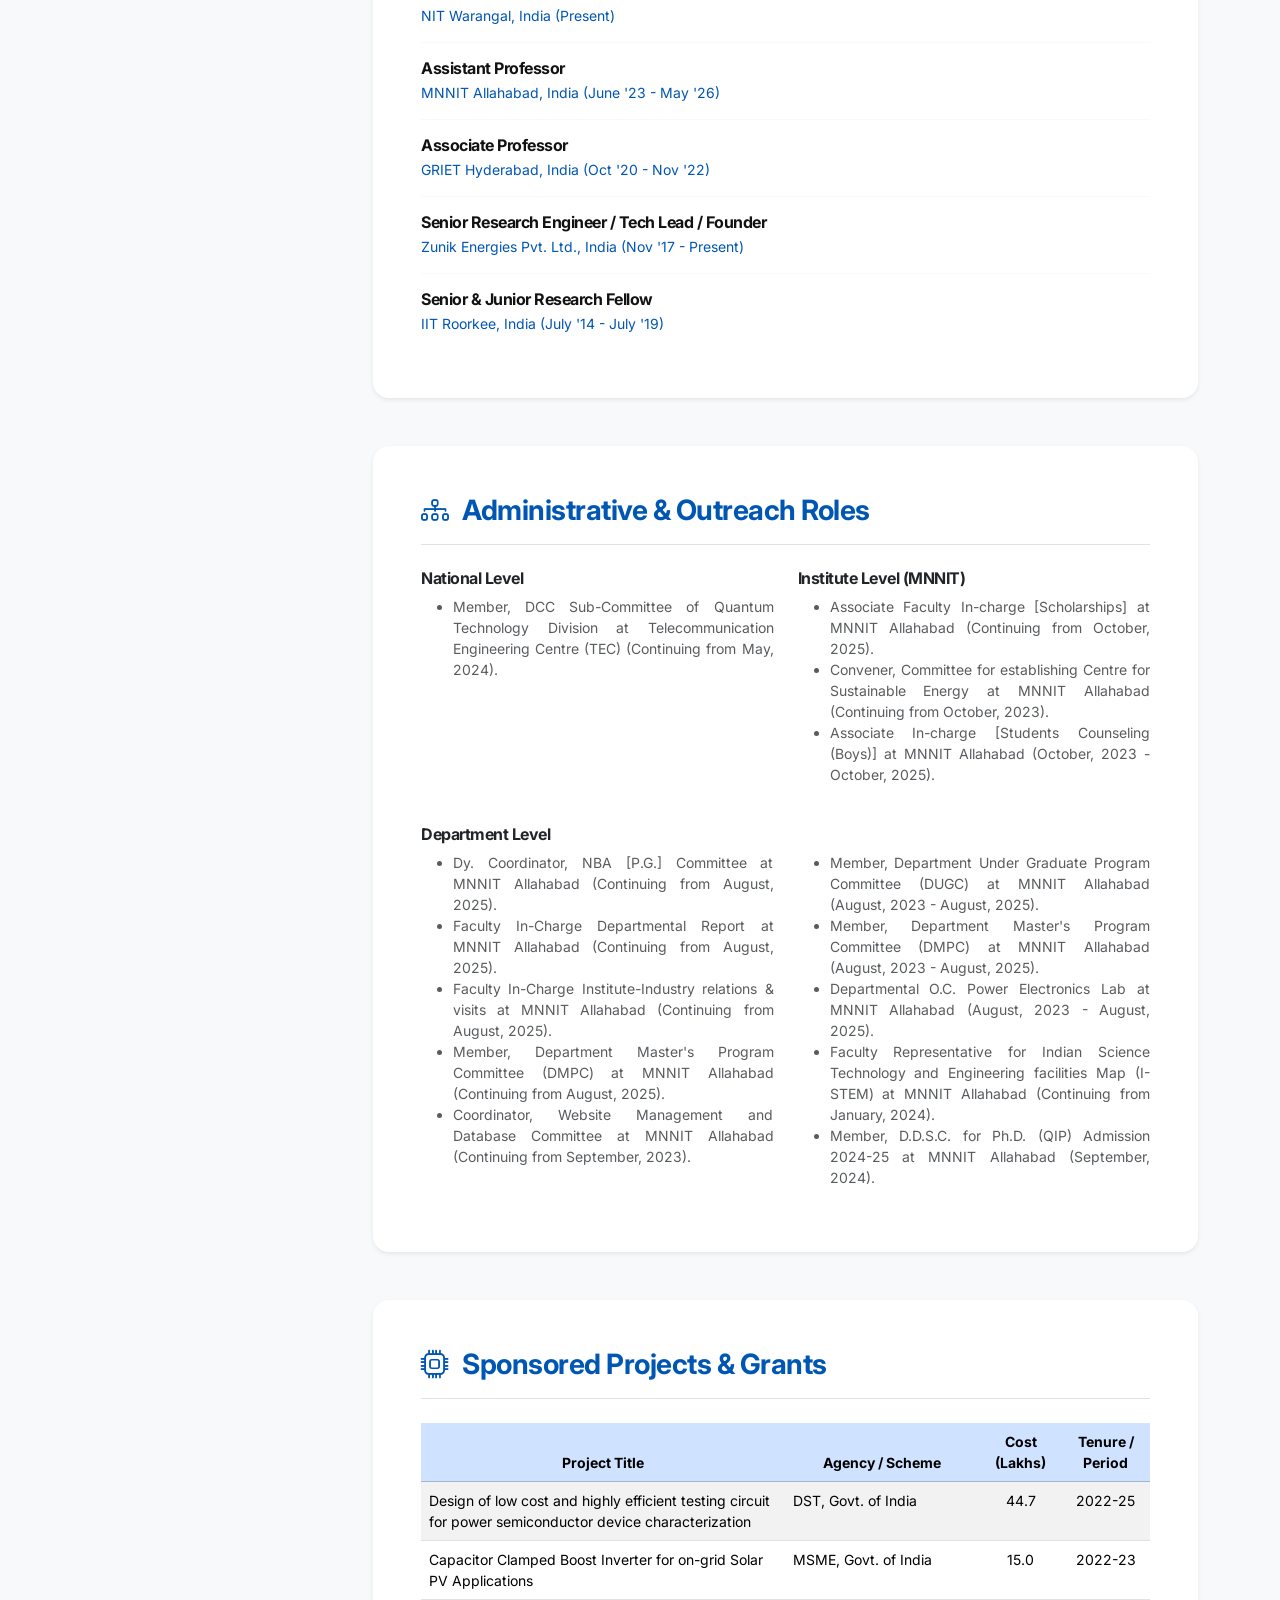
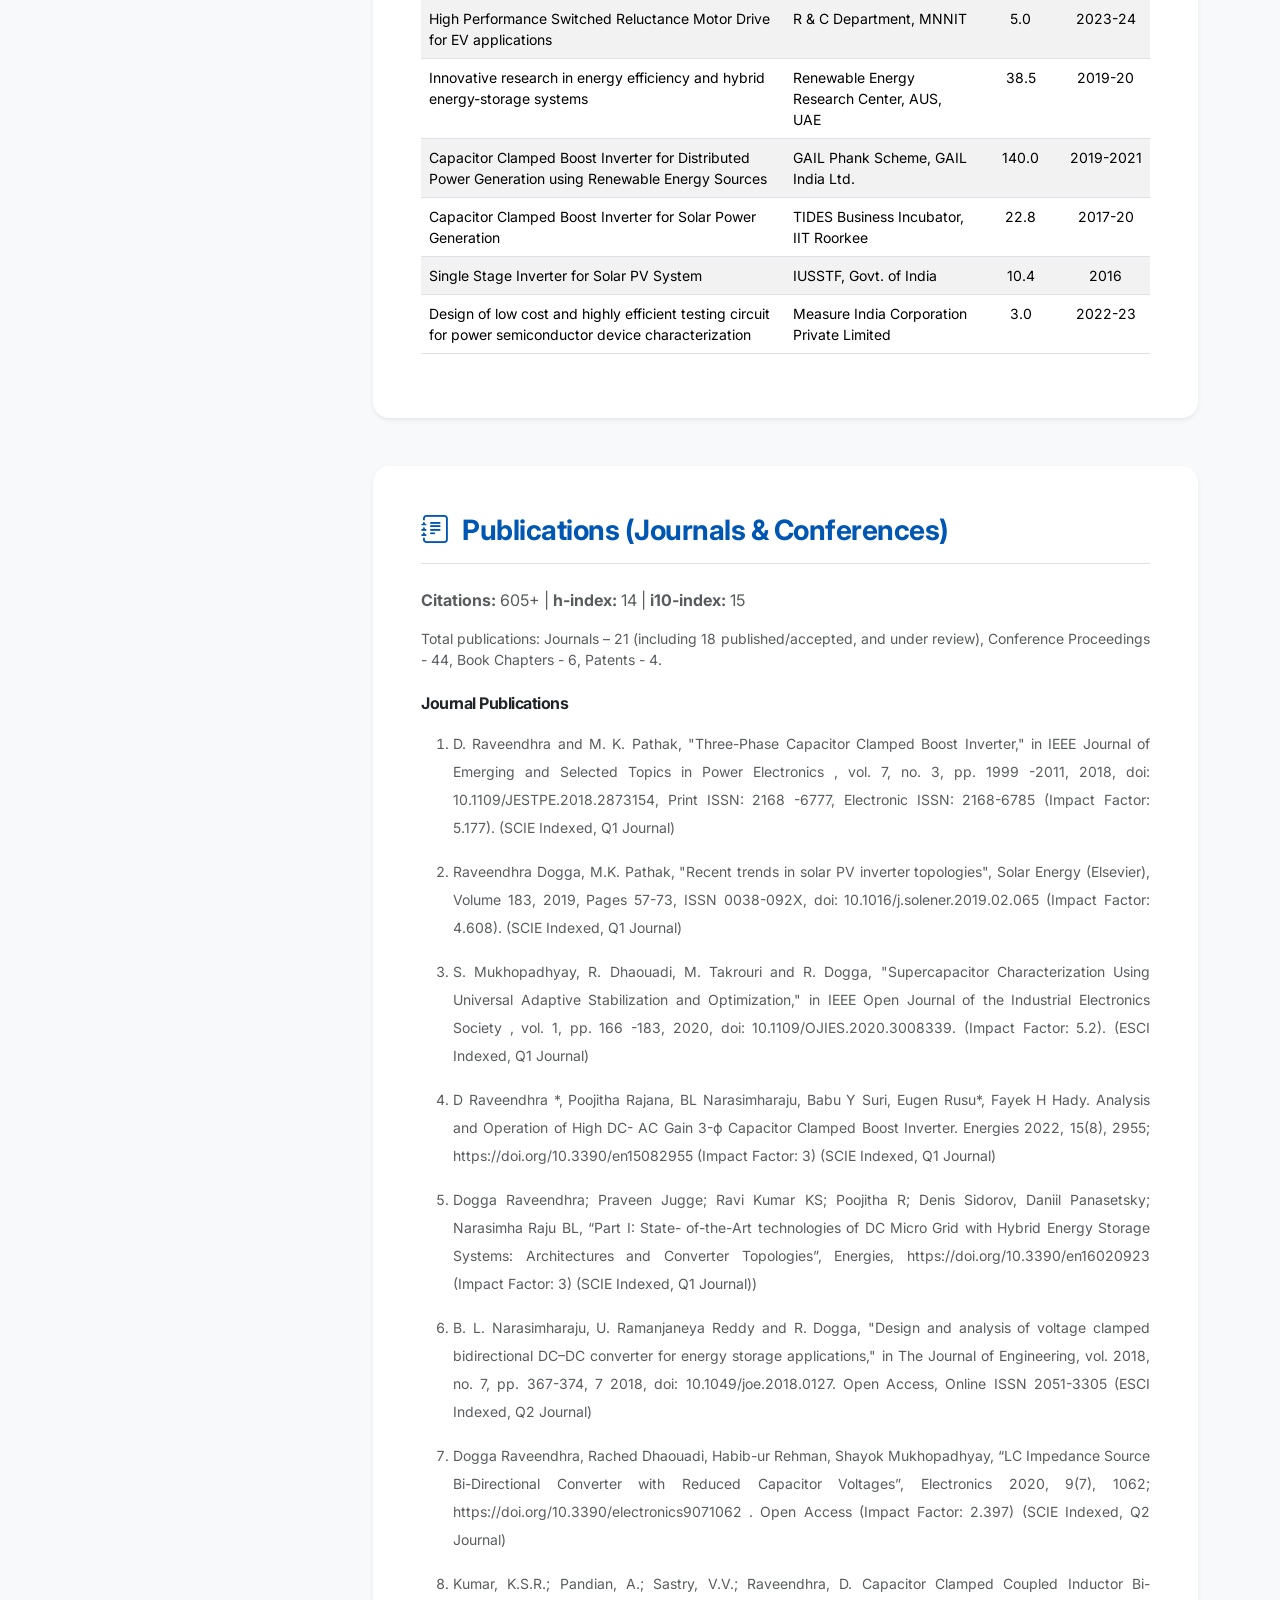
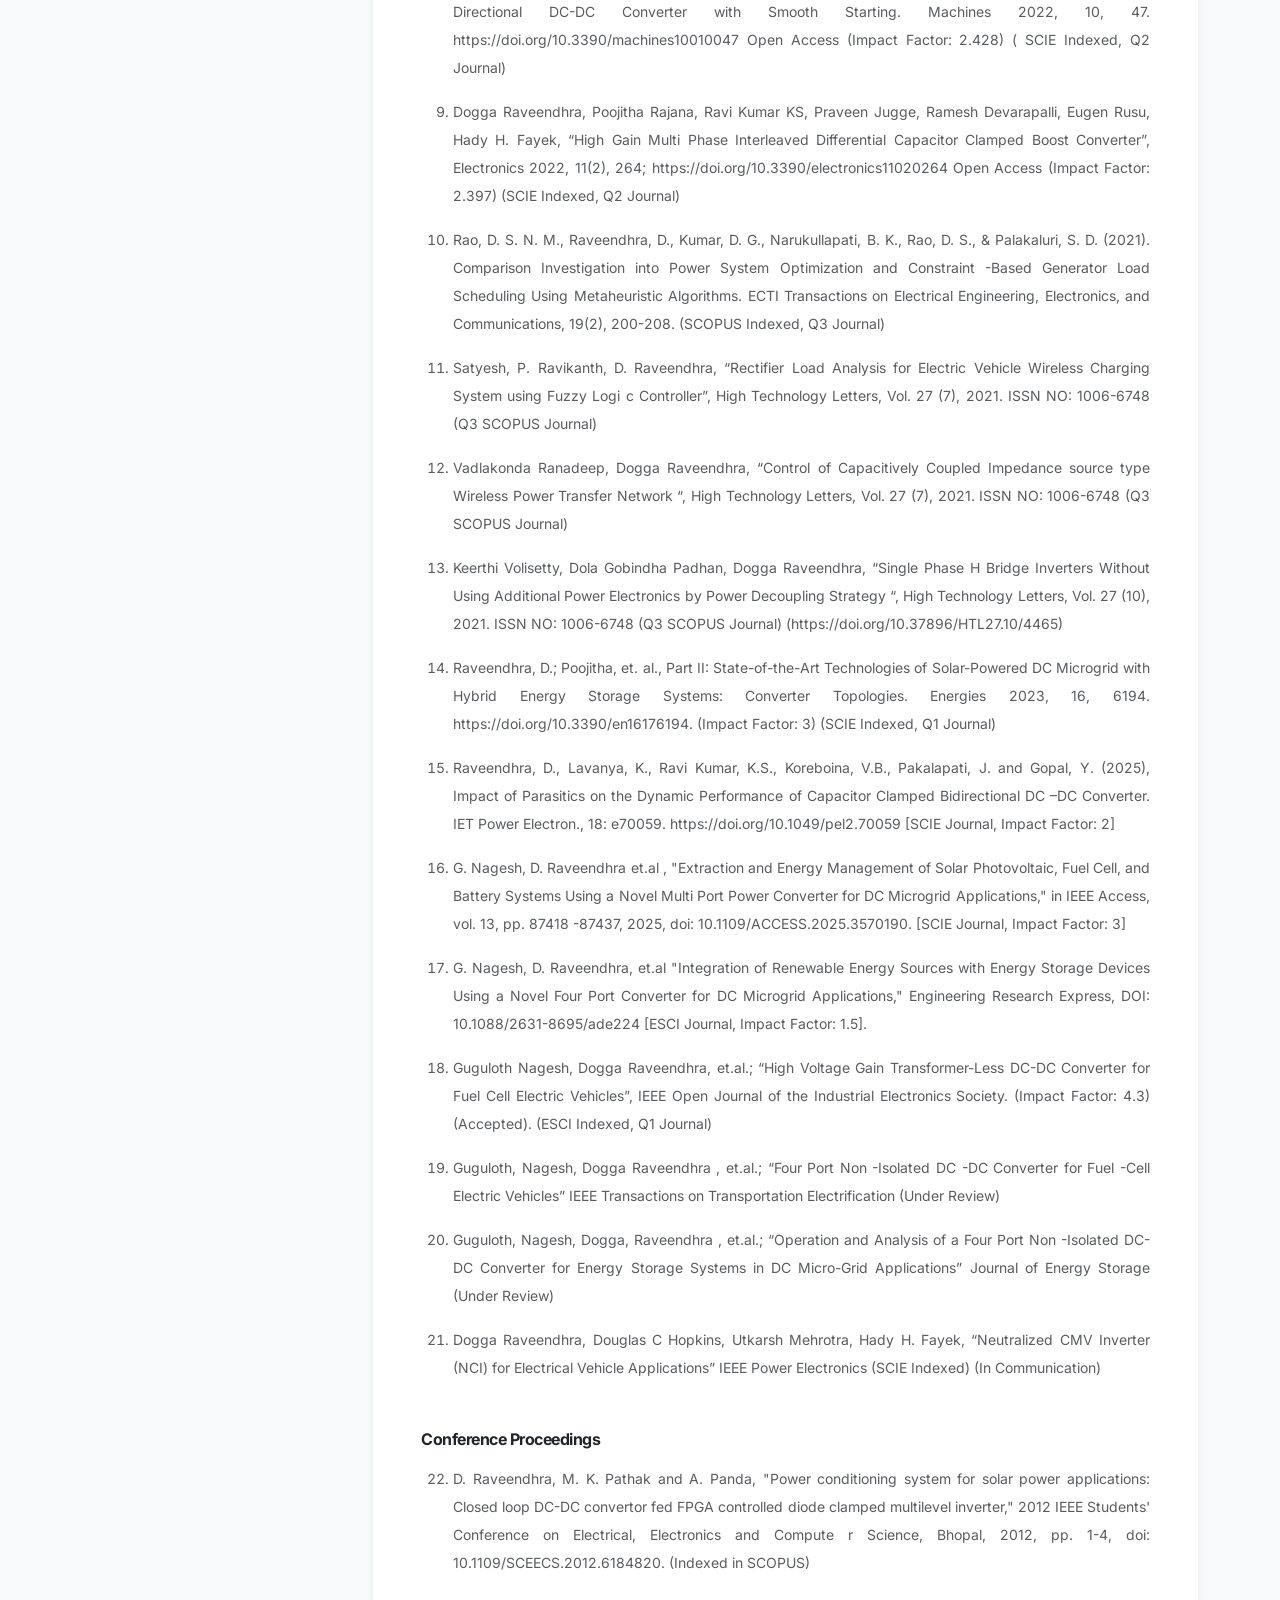
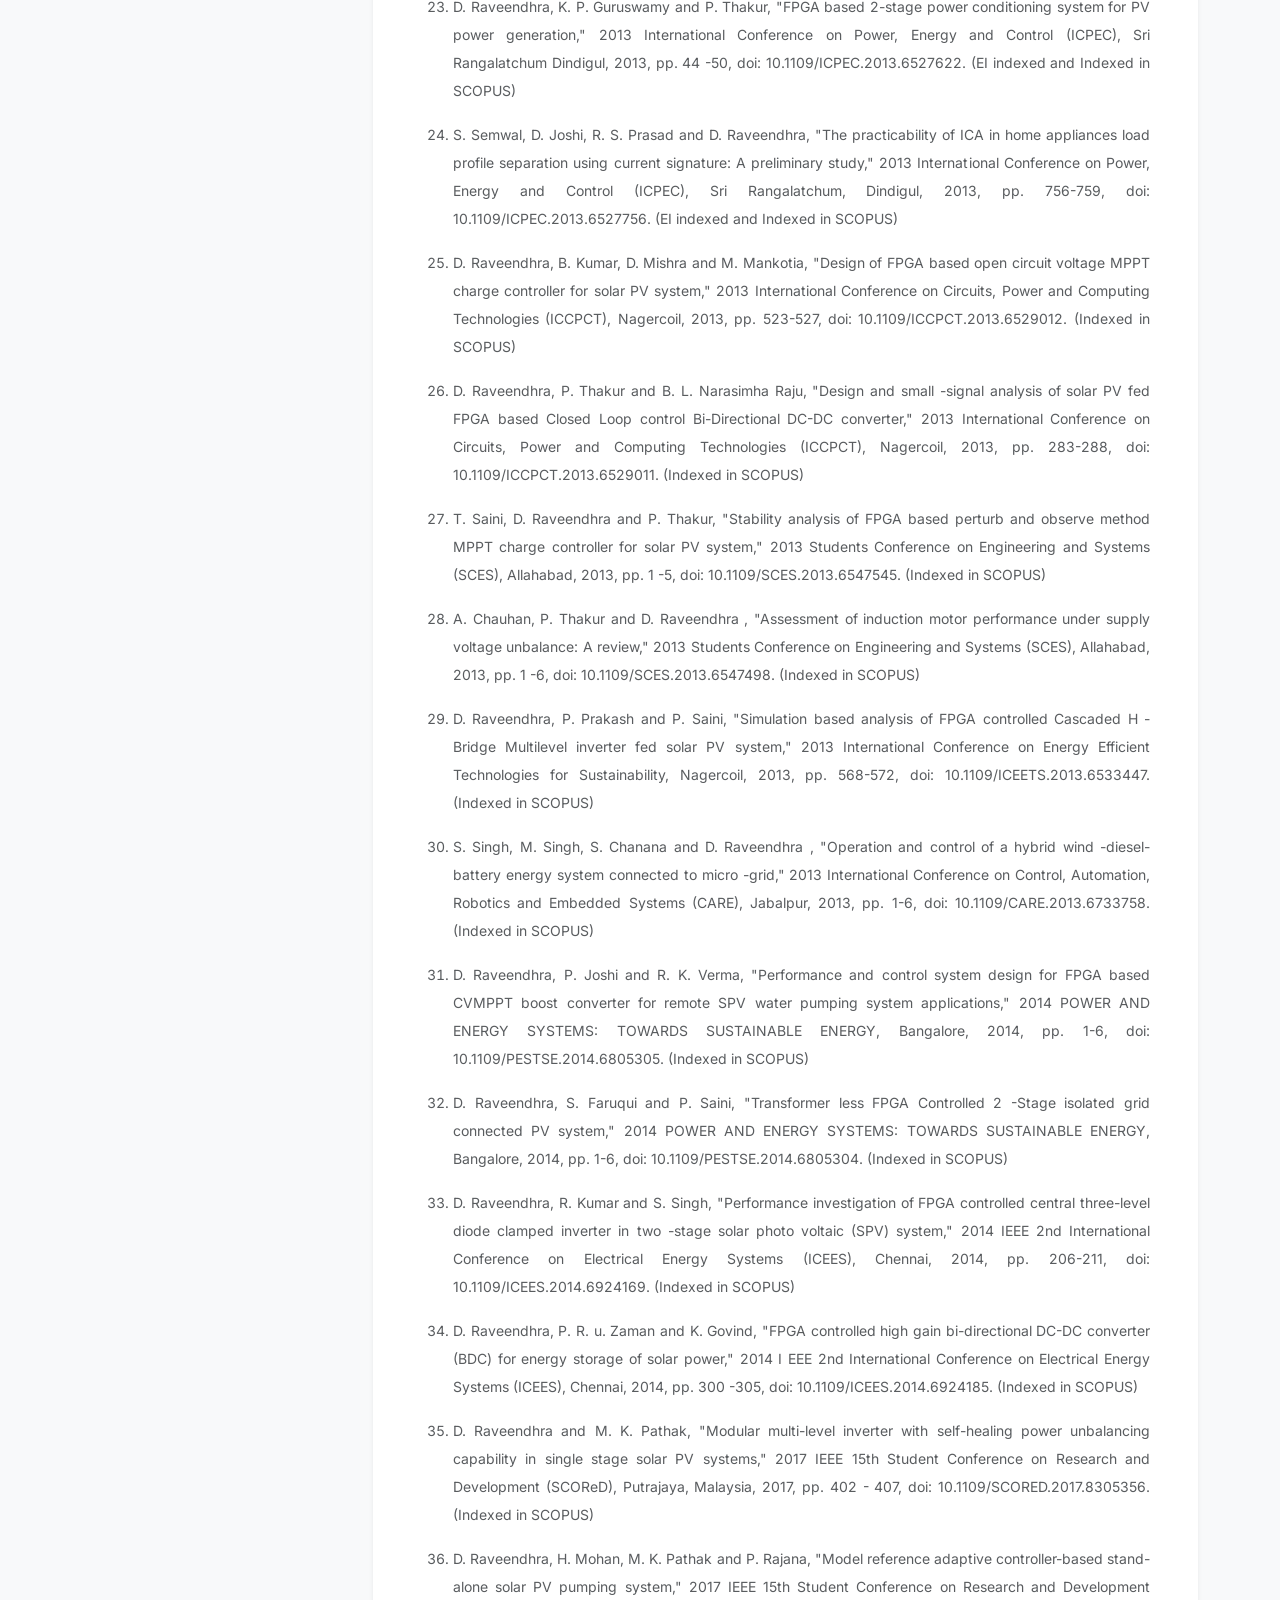
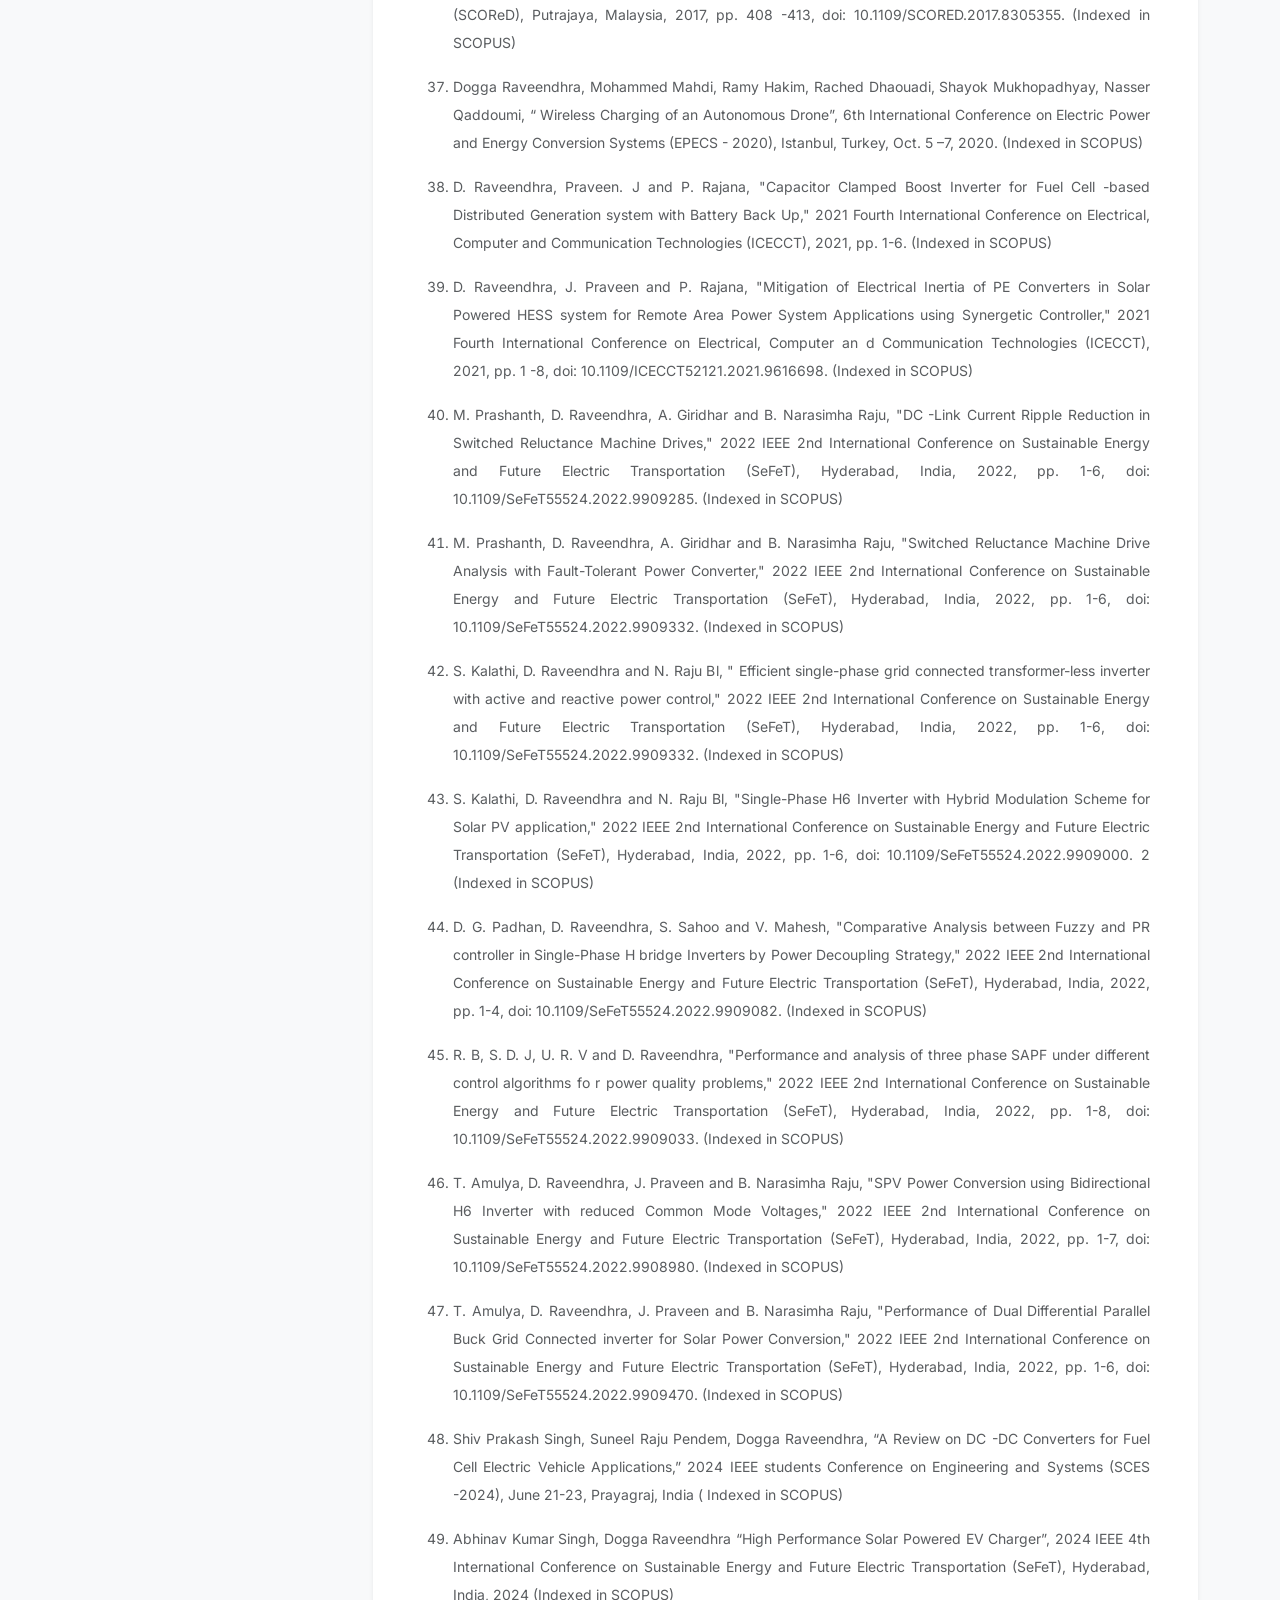
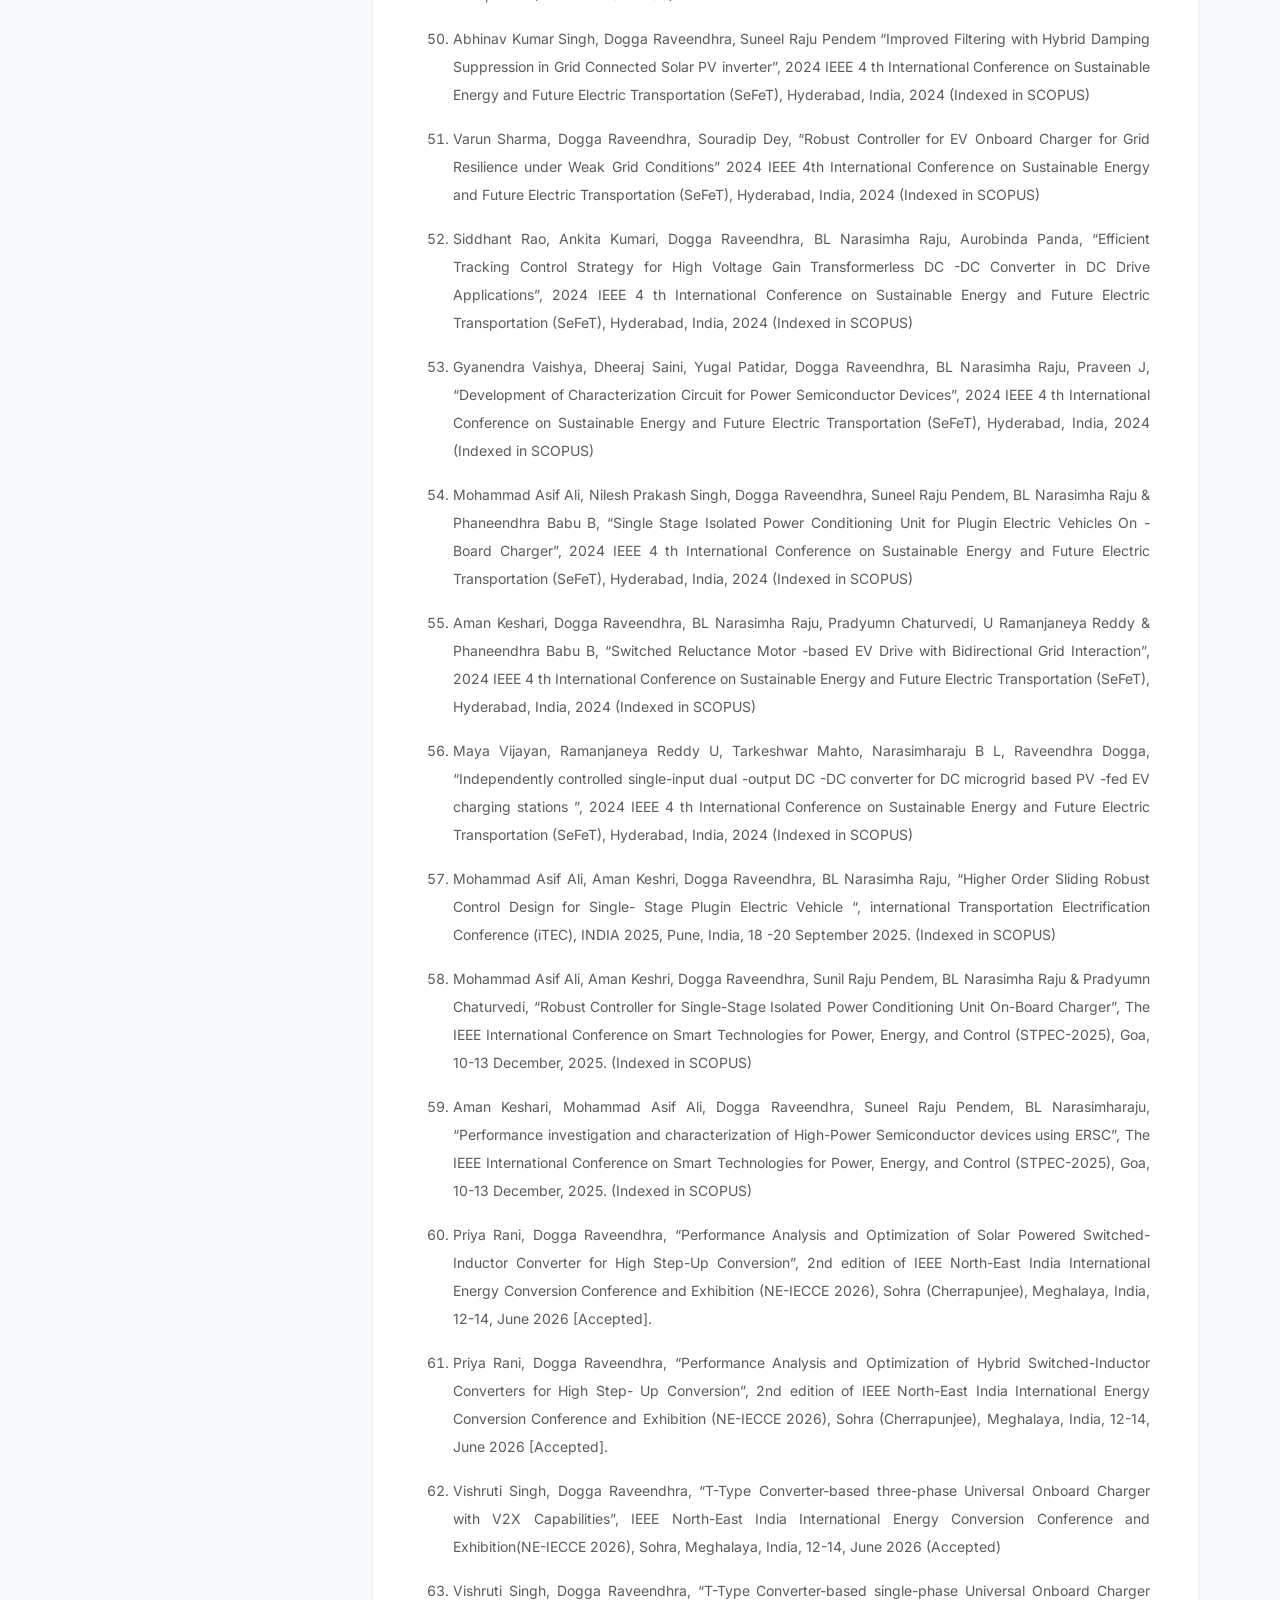
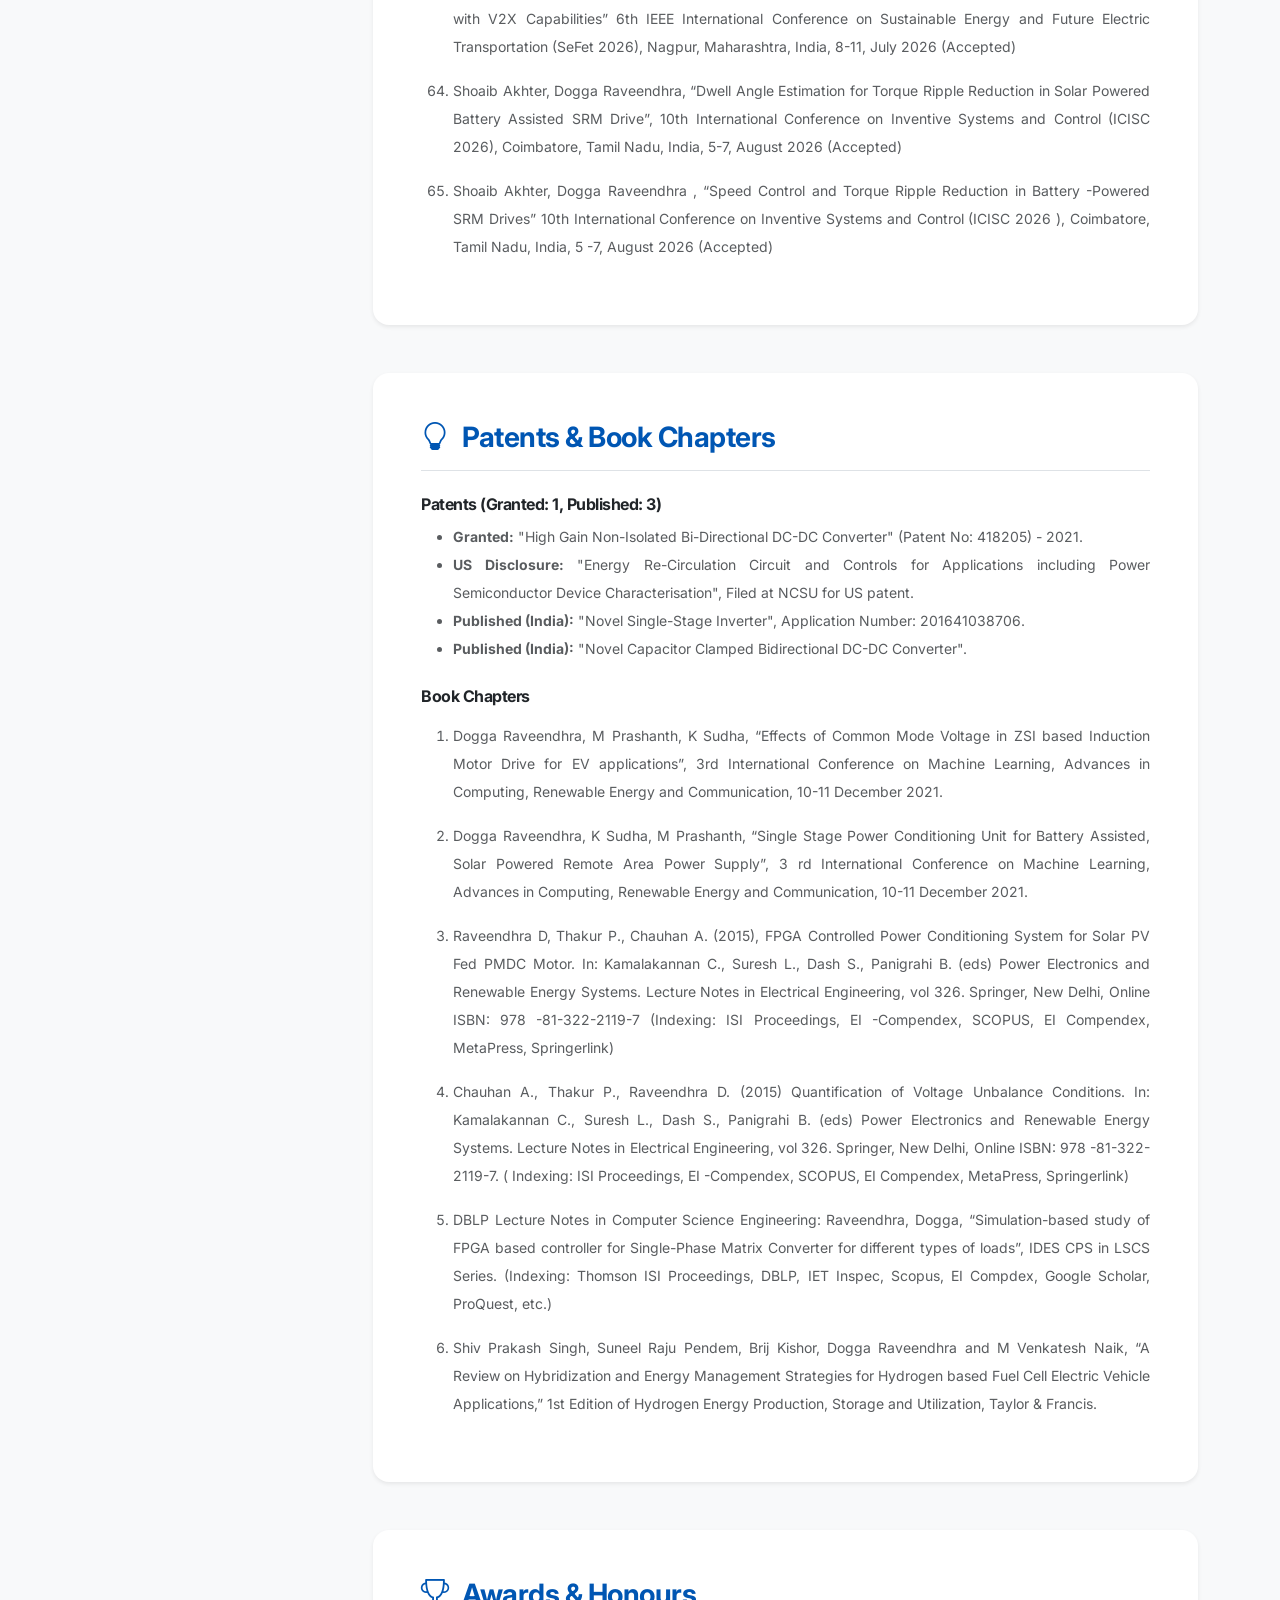
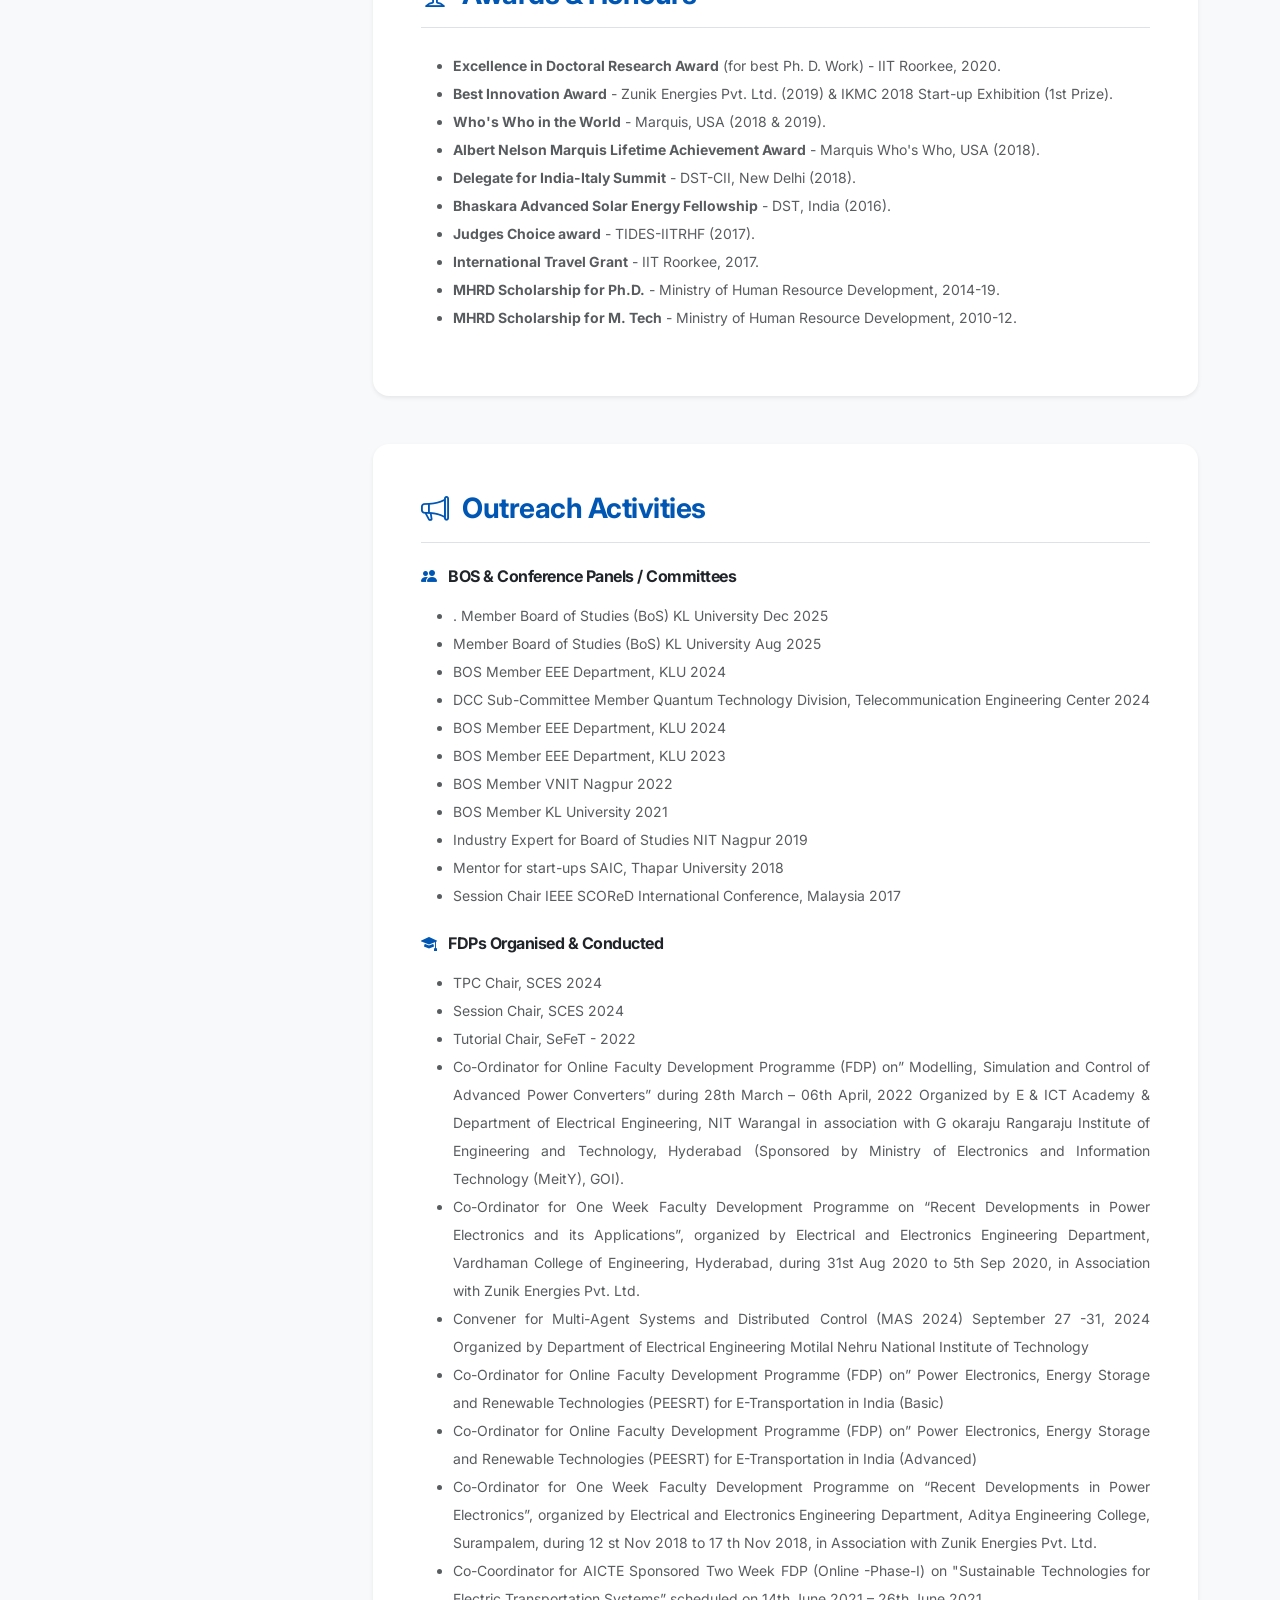
==== commit bd297875: "Update overall publication counts in the Profile Summary text to match new totals" ====
--- a/index.html
+++ b/index.html
@@ -129,7 +129,7 @@
                         <h3 class="fw-bold mb-4 text-primary border-bottom pb-3"><i class="bi bi-person-lines-fill me-2"></i> Profile Summary</h3>
                         <div class="text-muted fs-6 lh-lg" style="text-align: justify;">
                             <p class="mb-3">Dr. Dogga Raveendhra is working as an <span class="text-primary fw-bold">Assistant Professor (Grade-I)</span> in Electrical Engineering Department at <span class="text-success fw-bold">NIT Warangal</span> and Prior to he served as an <span class="fw-bold" style="color: #495057;">Assistant Professor (Grade-II)</span> Electrical Engineering Department, <span class="fw-bold" style="color: #495057;">MNNIT Allahabad, Prayagraj</span> for a period about 3 Years. Before joining MNNIT he was with <span class="fw-bold" style="color: #854d0e; background-color: #fef9c3; padding: 1px 3px; border-radius: 4px;">ALTEN GmbH, Germany</span> as a Senior Engineering Consultant. Dr. Dogga completed his Post-Doctoral Fellowship Programme at <span class="fw-bold" style="color: #dc3545;">Renewable Energy Research Center, AUS, UAE</span> along with the affiliation of Senior Research Engineer at Zunik Energies Pvt. Ltd. followed by Ph.D. from Electrical Engineering Department, Indian Institute of Technology (IIT) Roorkee with <span class="fw-bold" style="color: #d97706;">Excellence in Doctoral Research Award</span> from IIT Roorkee for best Ph. D. Work. Dr. Raveendhra Dogga, Also <span class="fw-bold" style="color: #087f5b;">Founder of Zunik Energies Pvt. Ltd.</span>, which is an incubated Start-up of IIT Roorkee, funded by TIDES Business Incubator, IIT Roorkee, accelerated and supported by AP Innovation Society. During his Ph.D. has been awarded <span class="fw-bold" style="color: #6f42c1;">BASE Fellowship by DST and IUSSTF</span> to pursue his research at an internationally renowned laboratory, <span class="fw-bold" style="color: #4f46e5;">FREEDM System Center, NC State University</span>.</p>
-                            <p class="mb-3">Recently, he has received <span class="fw-bold">two Government sponsored projects</span> worth of <span class="fw-bold" style="color: #0f766e;">48 Lakhs from DST</span> under Device Development Programme, and <span class="fw-bold" style="color: #0f766e;">15 Lakhs from MSME</span>. In Over all, Dr. Dogga credited <span class="fw-bold" style="color: #6f42c1;">one granted patent</span> and published <span class="fw-bold">two patent disclosures</span> at NS State University, USA and <span class="fw-bold">two Indian patents</span>, <span class="fw-bold" style="color: #1d4ed8;">18 highly reputed Journal publications</span> in IEEE, Elsevier, IET and Energies, etc., including <span class="fw-bold">5 Book chapters</span> & <span class="fw-bold" style="color: #1d4ed8;">35+ IEEE International Conference Papers</span>.</p>
+                            <p class="mb-3">Recently, he has received <span class="fw-bold">two Government sponsored projects</span> worth of <span class="fw-bold" style="color: #0f766e;">48 Lakhs from DST</span> under Device Development Programme, and <span class="fw-bold" style="color: #0f766e;">15 Lakhs from MSME</span>. In Over all, Dr. Dogga credited <span class="fw-bold" style="color: #6f42c1;">one granted patent</span> and published <span class="fw-bold">two patent disclosures</span> at NS State University, USA and <span class="fw-bold">two Indian patents</span>, <span class="fw-bold" style="color: #1d4ed8;">21 highly reputed Journal publications</span> in IEEE, Elsevier, IET and Energies, etc., including <span class="fw-bold">6 Book chapters</span> & <span class="fw-bold" style="color: #1d4ed8;">40+ IEEE International Conference Papers</span>.</p>
                             <p class="mb-3">Raveendhra is credited various awards for his research, named for <span class="fw-bold" style="color: #d97706;">Albert Nelson Marquis Lifetime Achievement Award</span> by Marquis Who's Who in <span class="fw-bold">2017</span> and also his Name listed in Who's Who in the World 2019, 2018 and 2016 by Marquis (USA). He has been nominated by IIT Roorkee for <span class="fw-bold" style="color: #b91c1c;">Festival of Innovation and Entrepreneurship (FINE-2018), Rashtrapati Bhavan</span>, invited as a delegate for <span class="fw-bold">CII DST India-Italy summit</span> and <span class="fw-bold">FINTECH 2018</span>. He has been selected by Invest India and AP Innovation Society as an International delegate from India for <span class="fw-bold" style="color: #7c3aed;">SLUSH 2018</span>, which was held in Finland. His innovation has been awarded the <span class="fw-bold" style="color: #15803d;">IITRHF Judges choice award</span> and also the <span class="fw-bold" style="color: #15803d;">1st Prize in the IKMC 2018 Startup Exhibition</span> as a <span class="fw-bold" style="color: #15803d;">Most Promising Innovation Award-2018</span>. He Chaired a Session at 10th IEEE Conference Session (SCORed2017) in Malaysia. He has been invited for mentoring for start-ups for Troubleshoot Inc.' organized by Student Alumni Interaction Cell (SAIC), Thapar University, Punjab.</p>
                             <p class="mb-0">Raveendhra is currently serving as a <span class="fw-bold" style="color: #c2410c;">Reviewer for more than 15 Journals</span> of repute including IEEE Transactions, Elsevier, and IET Journals. Currently he is serving as an associate Editor for various International Journals of repute. He is serving as a technical program committee member for more than 30 International Journal, for government summits, technical program committee member for conferences which were held in abroad and also serving as a <span class="fw-bold" style="color: #c2410c;">Reviewer for more than 25 IEEE International conferences</span> which were held in abroad. He is having <span class="fw-bold" style="color: #0f766e;">10+ years’ experience</span> from Academic, Industrial, and R&D in the field of Renewable and Power Electronics Applications.</p>
                         </div>
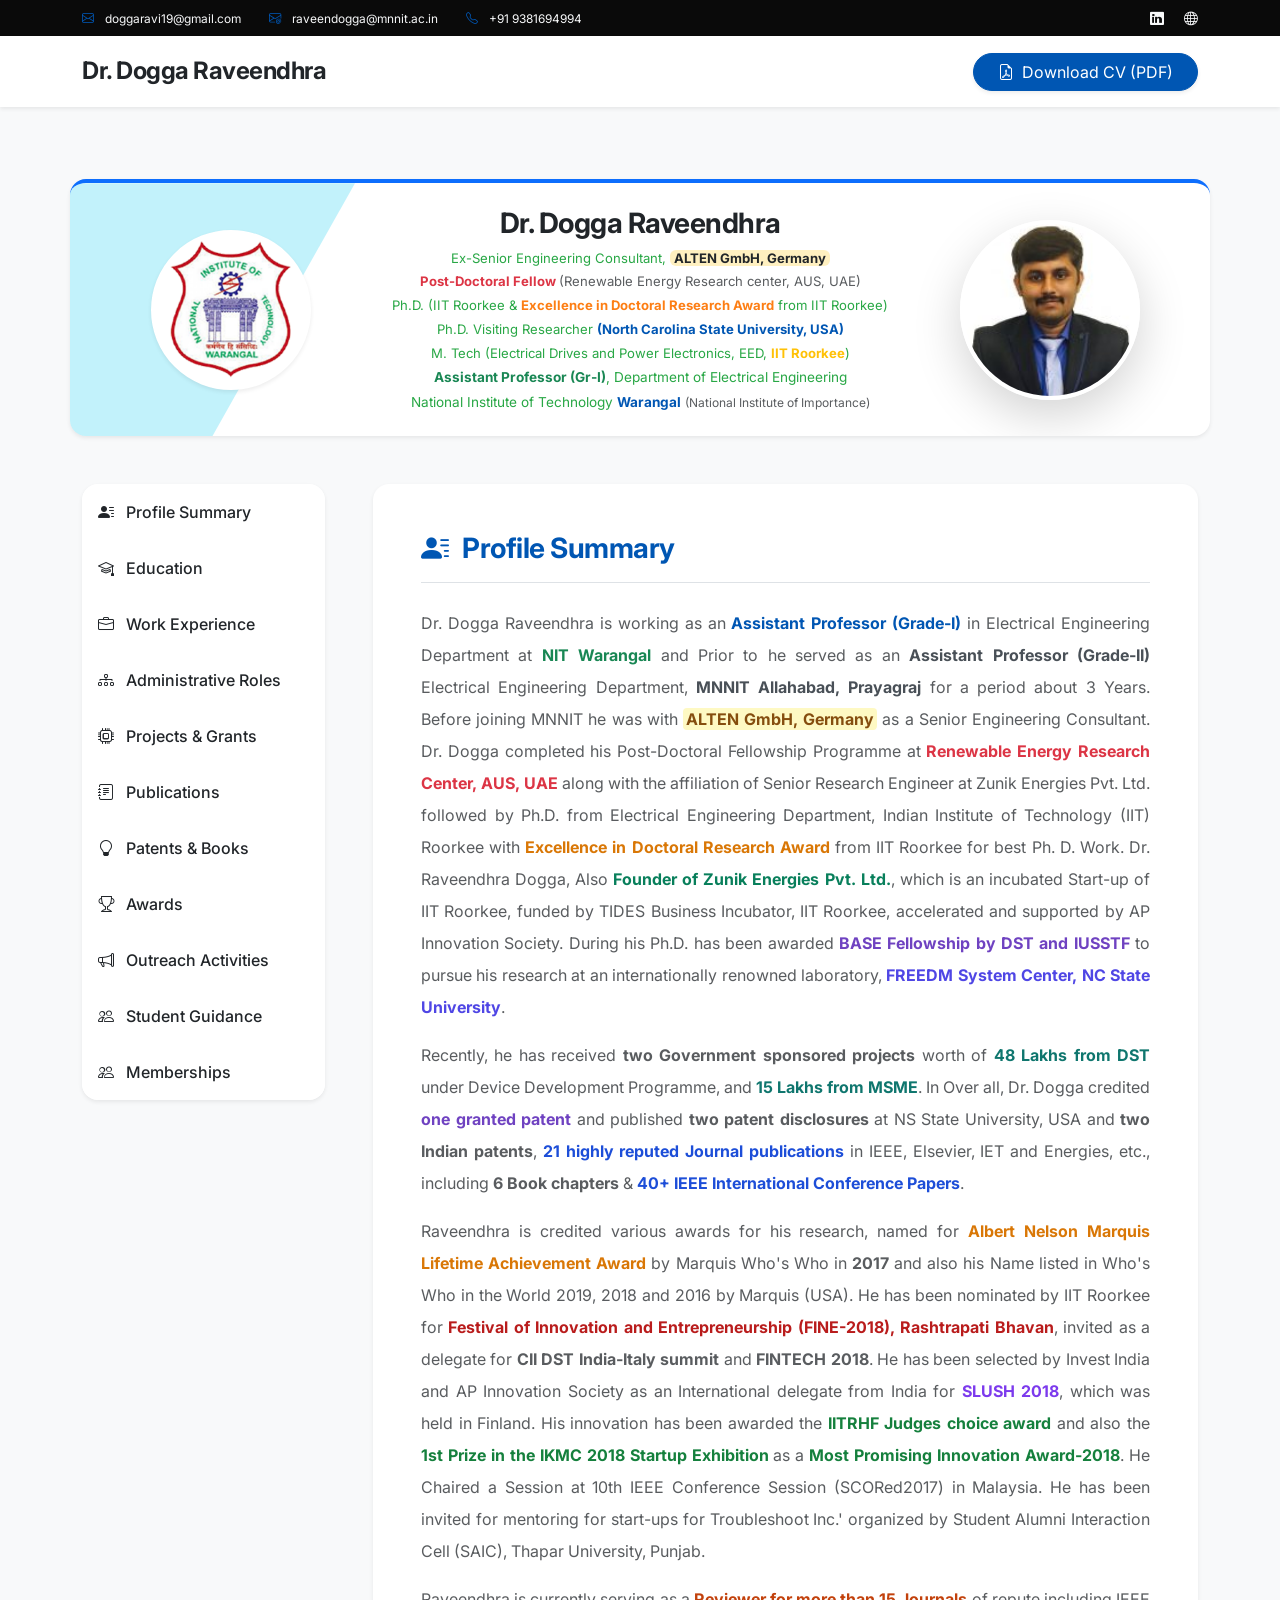
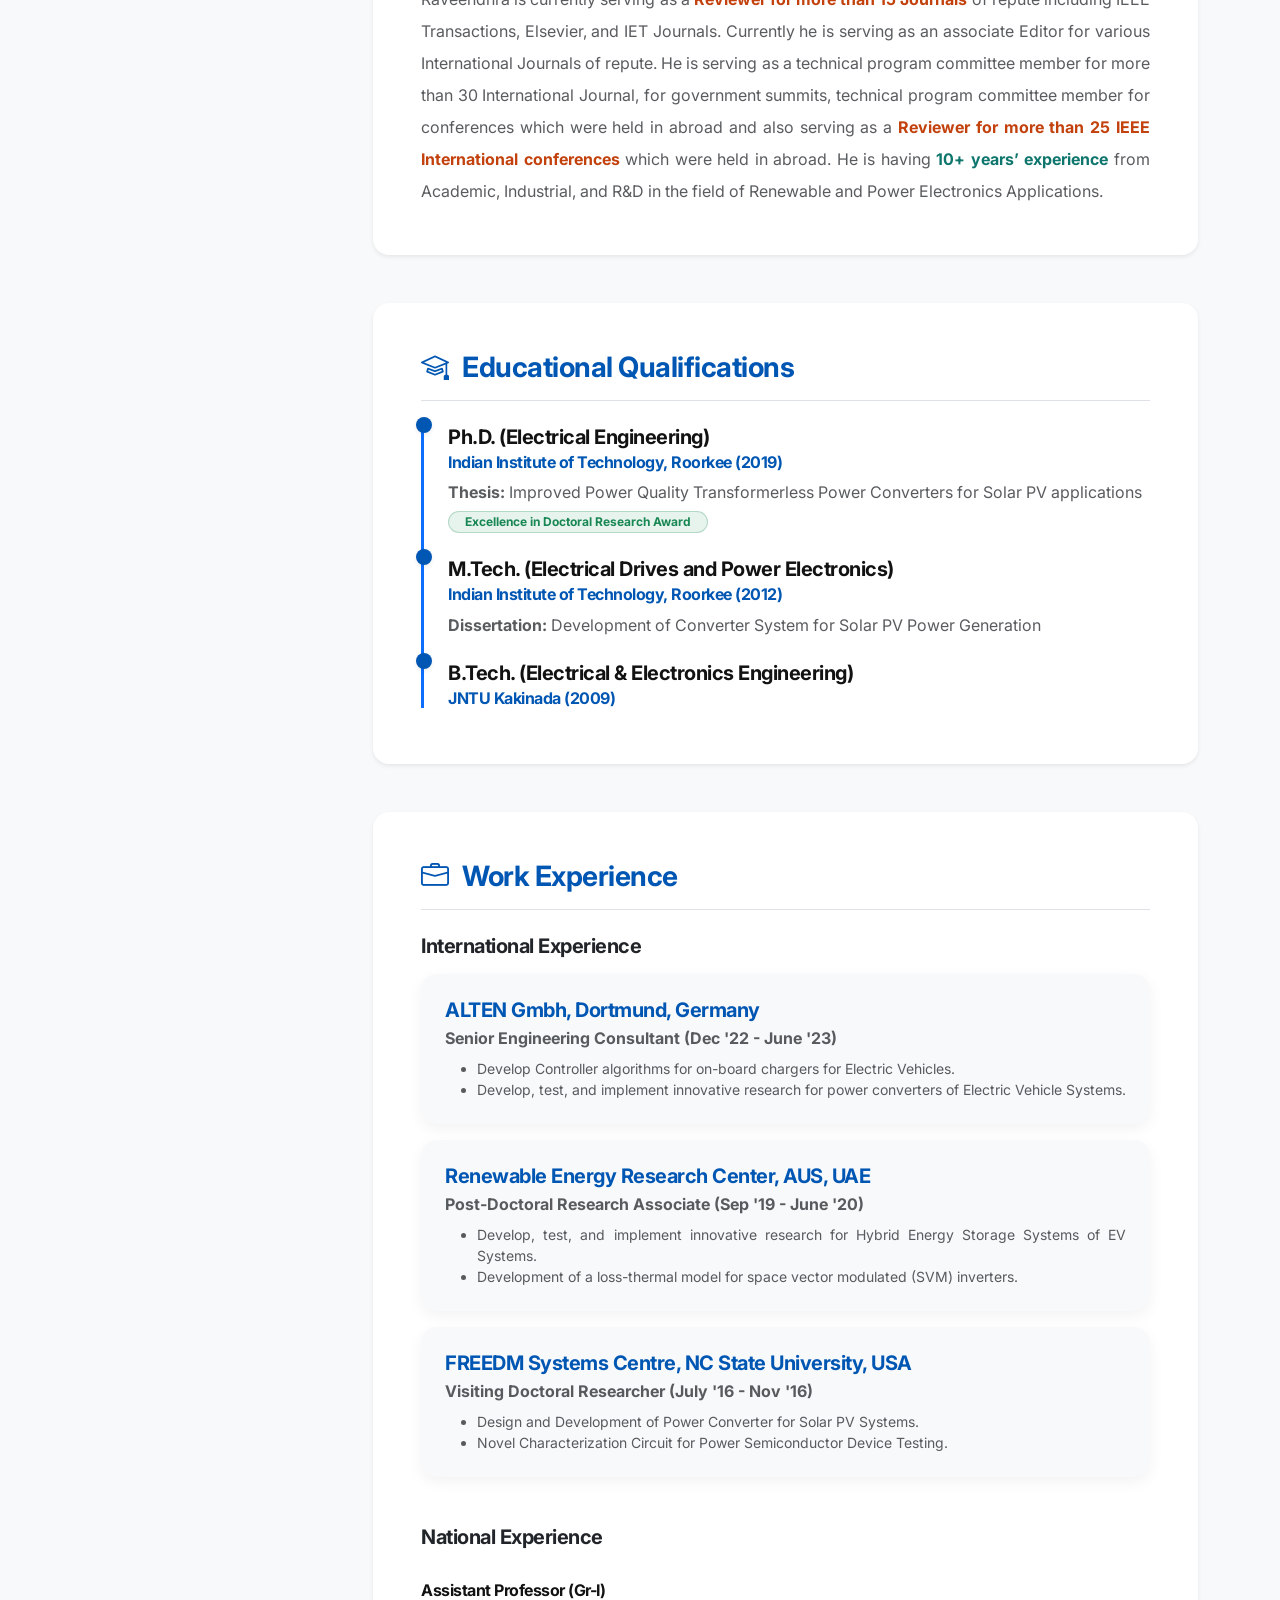
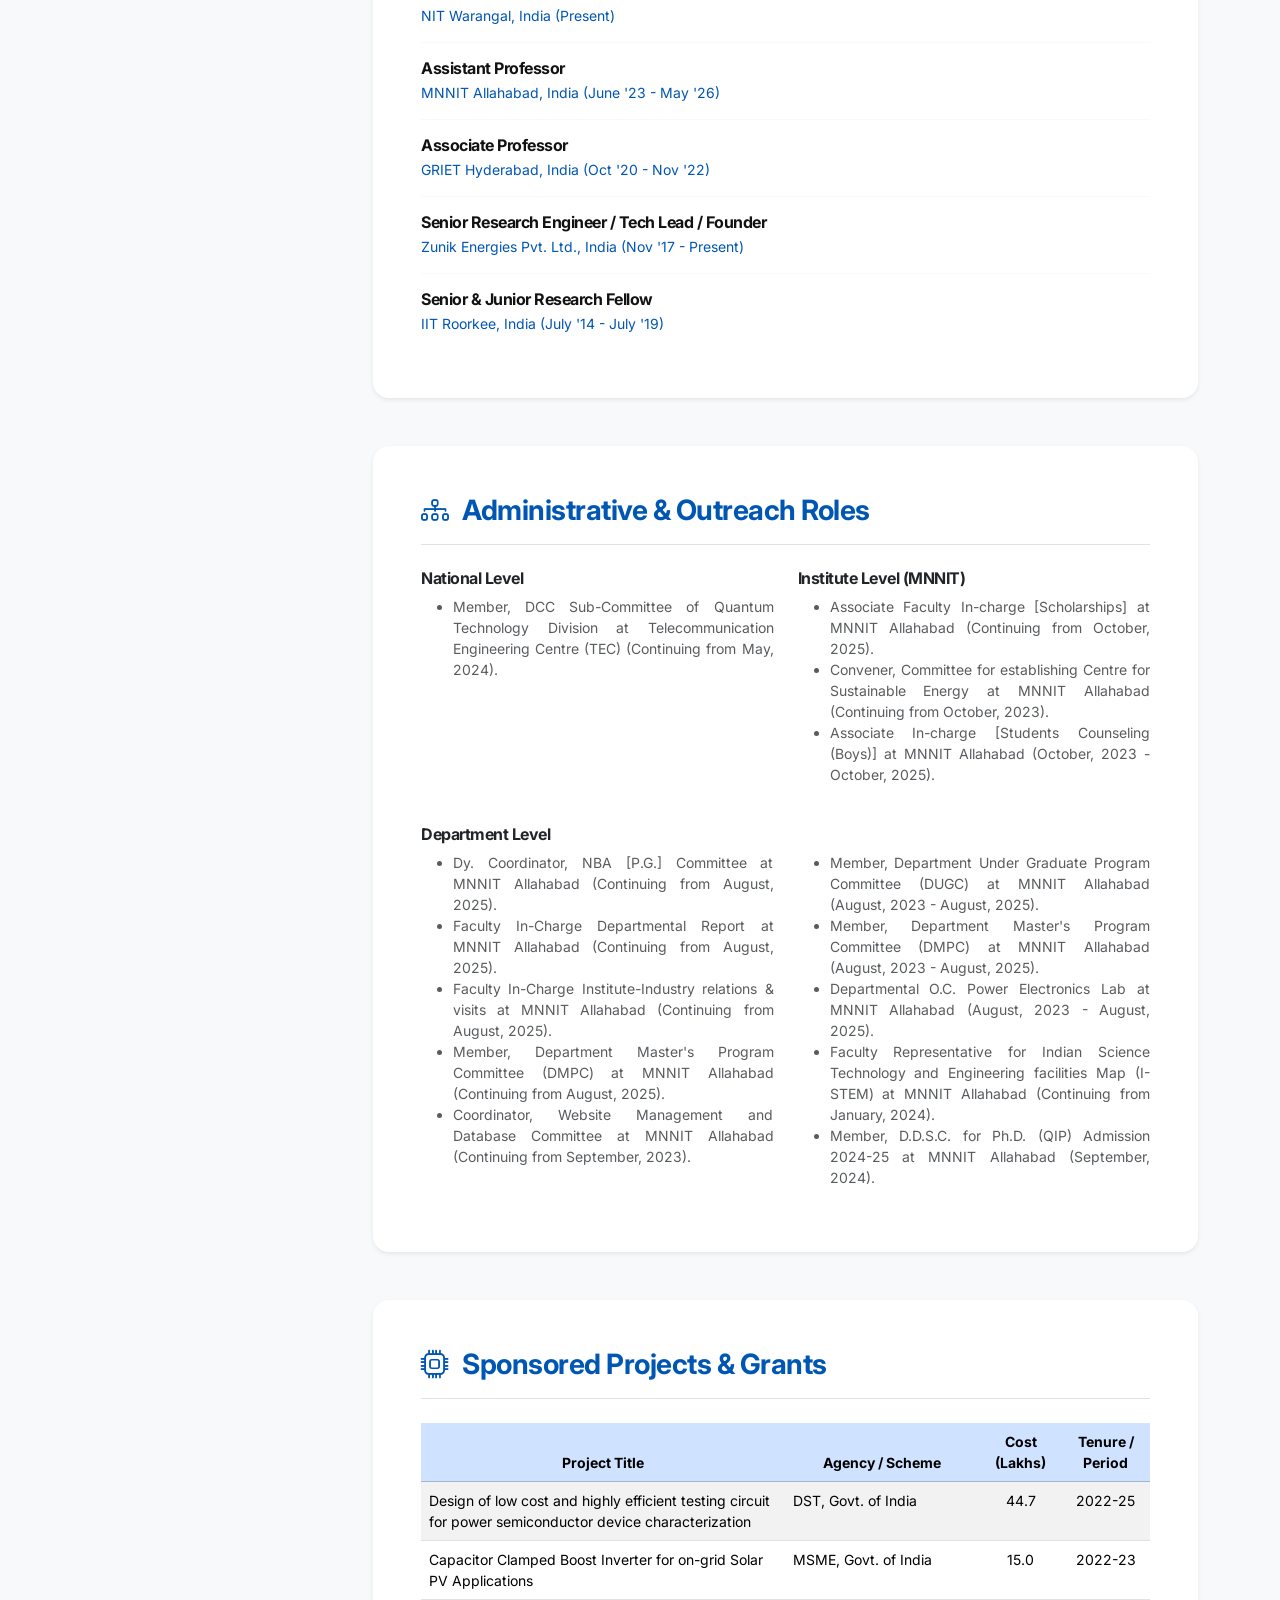
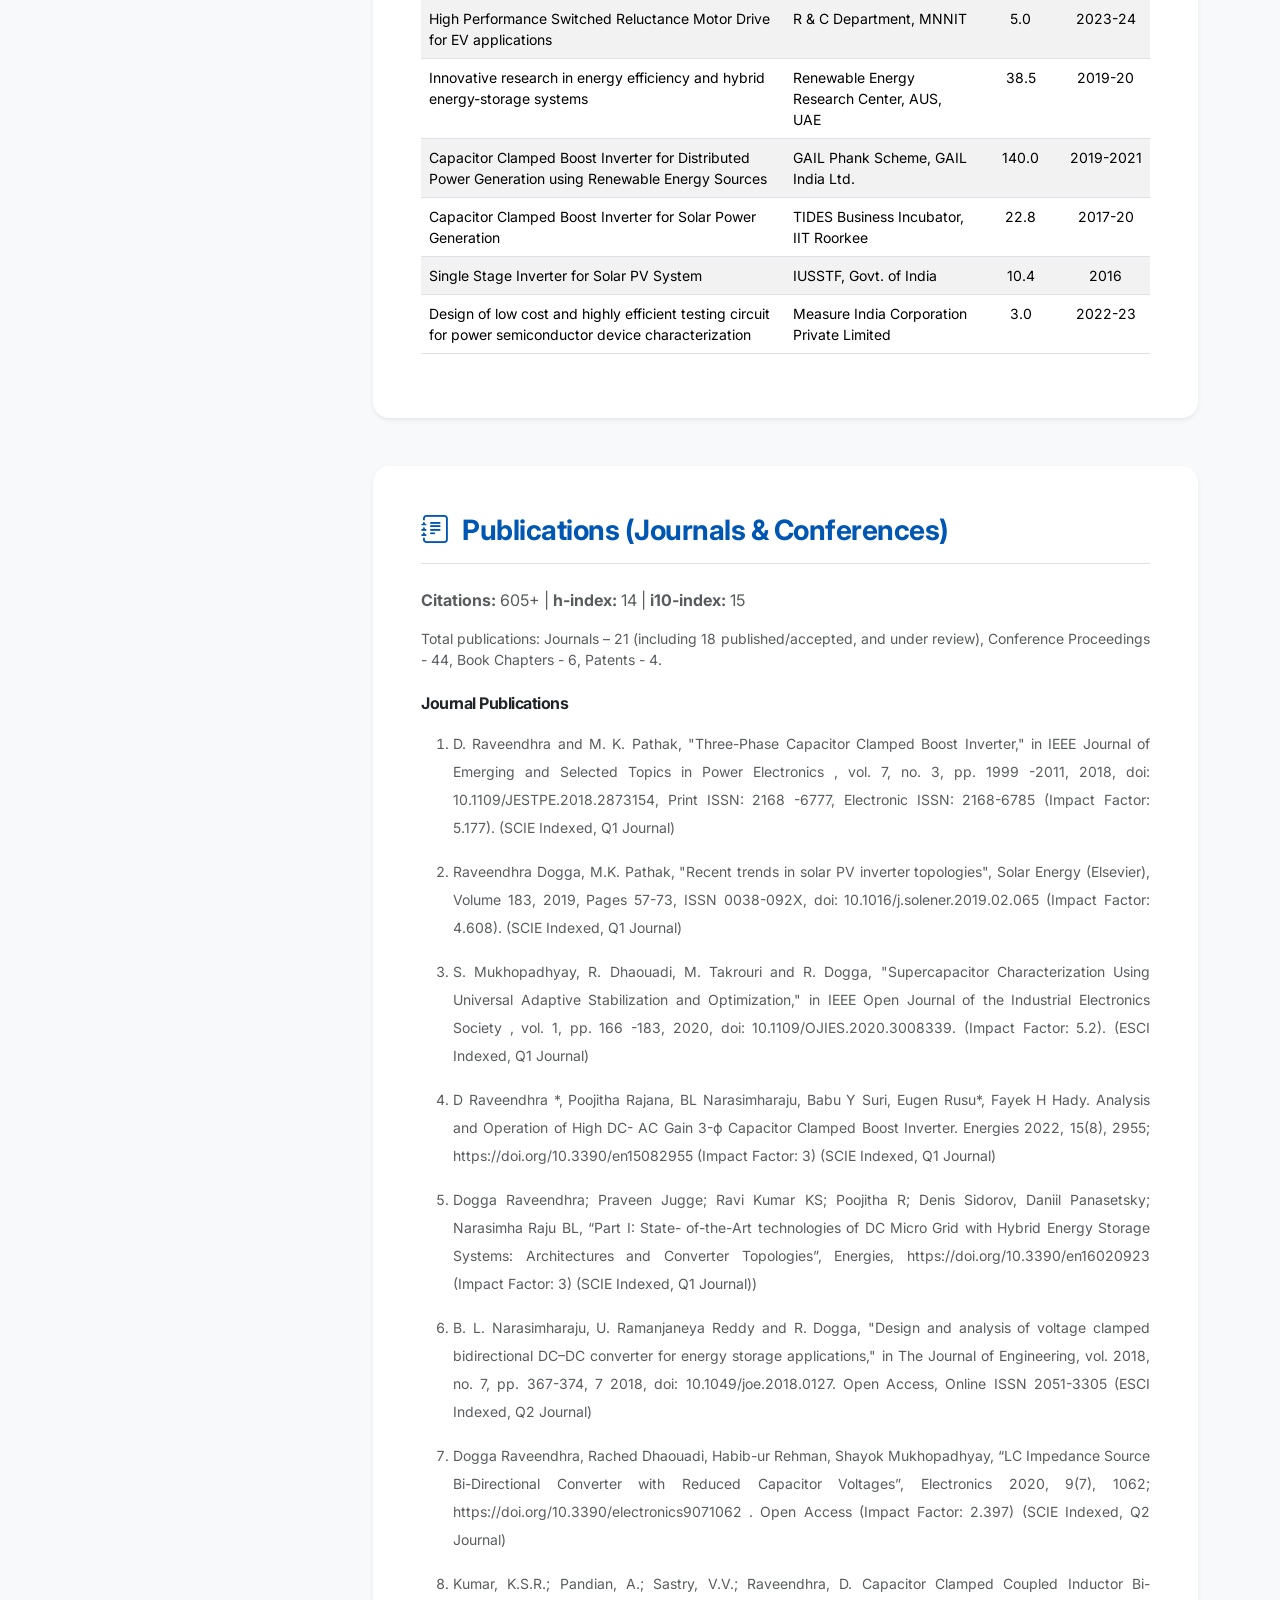
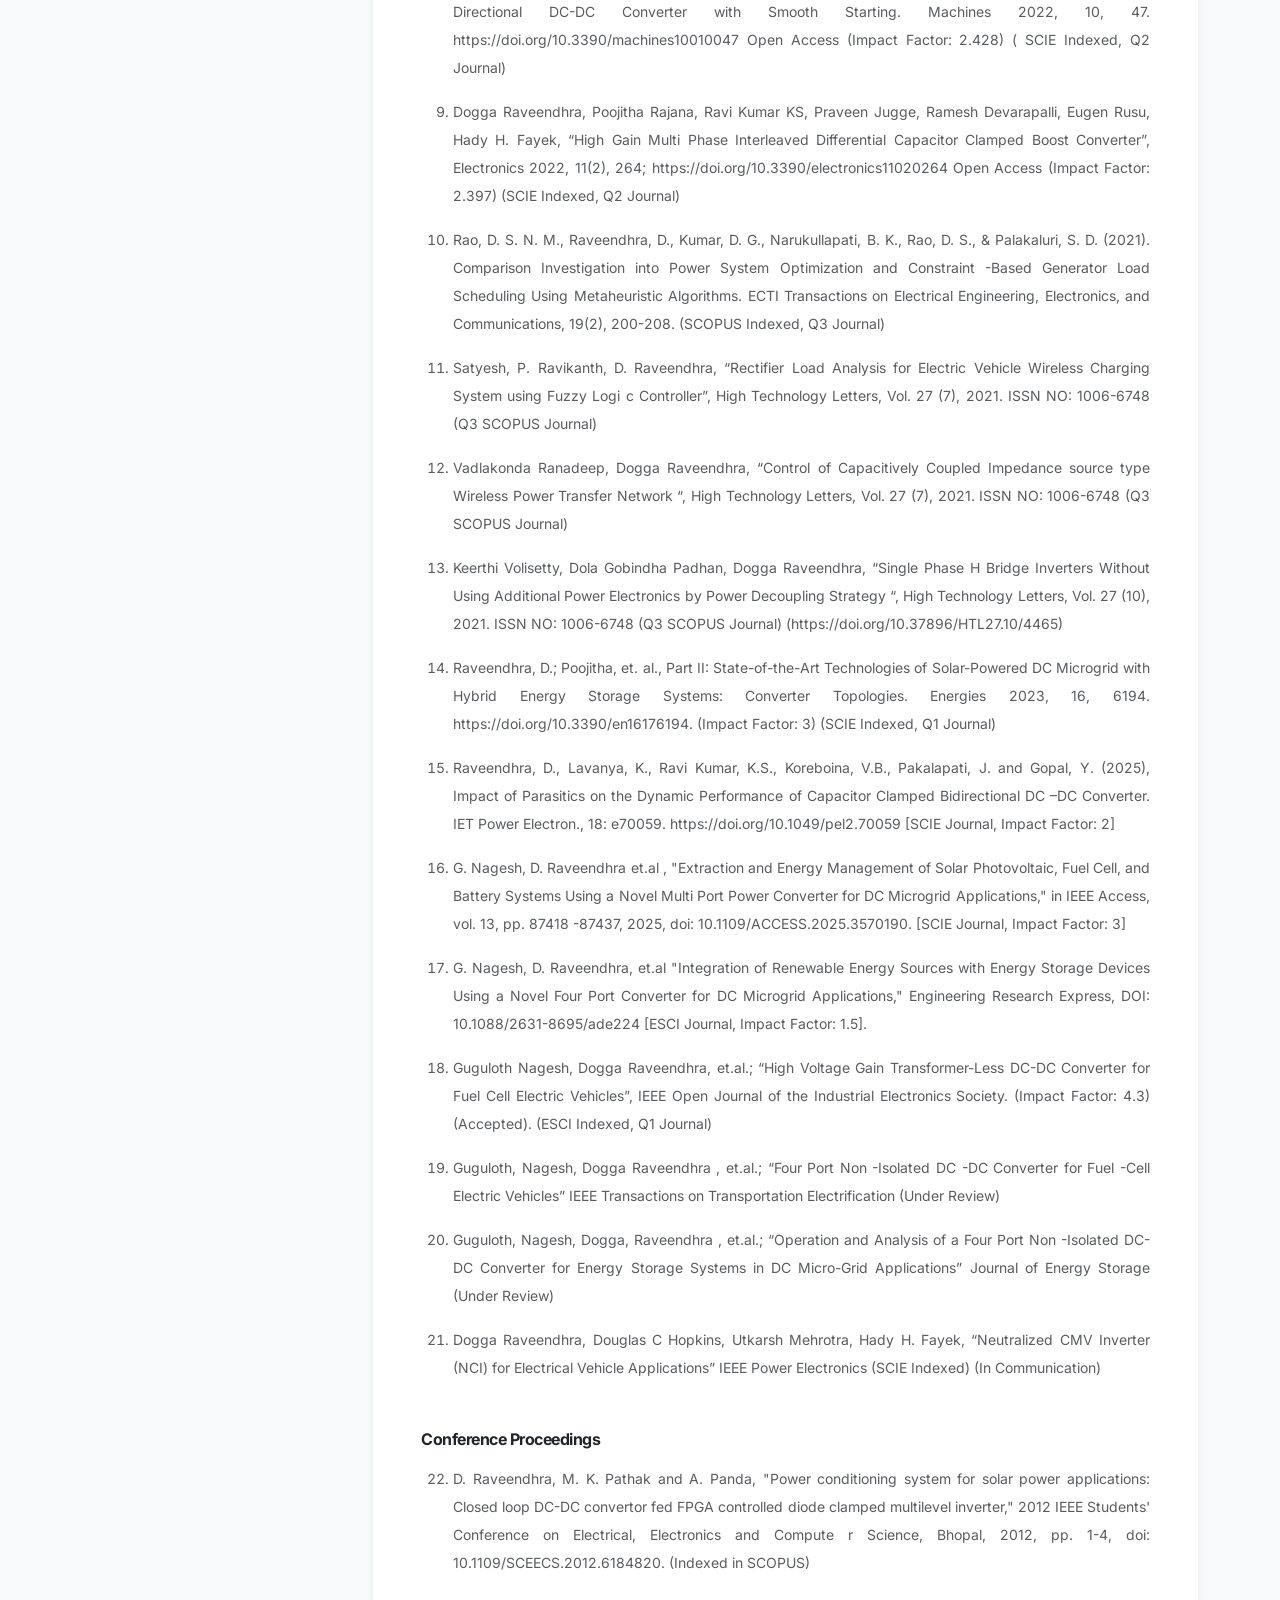
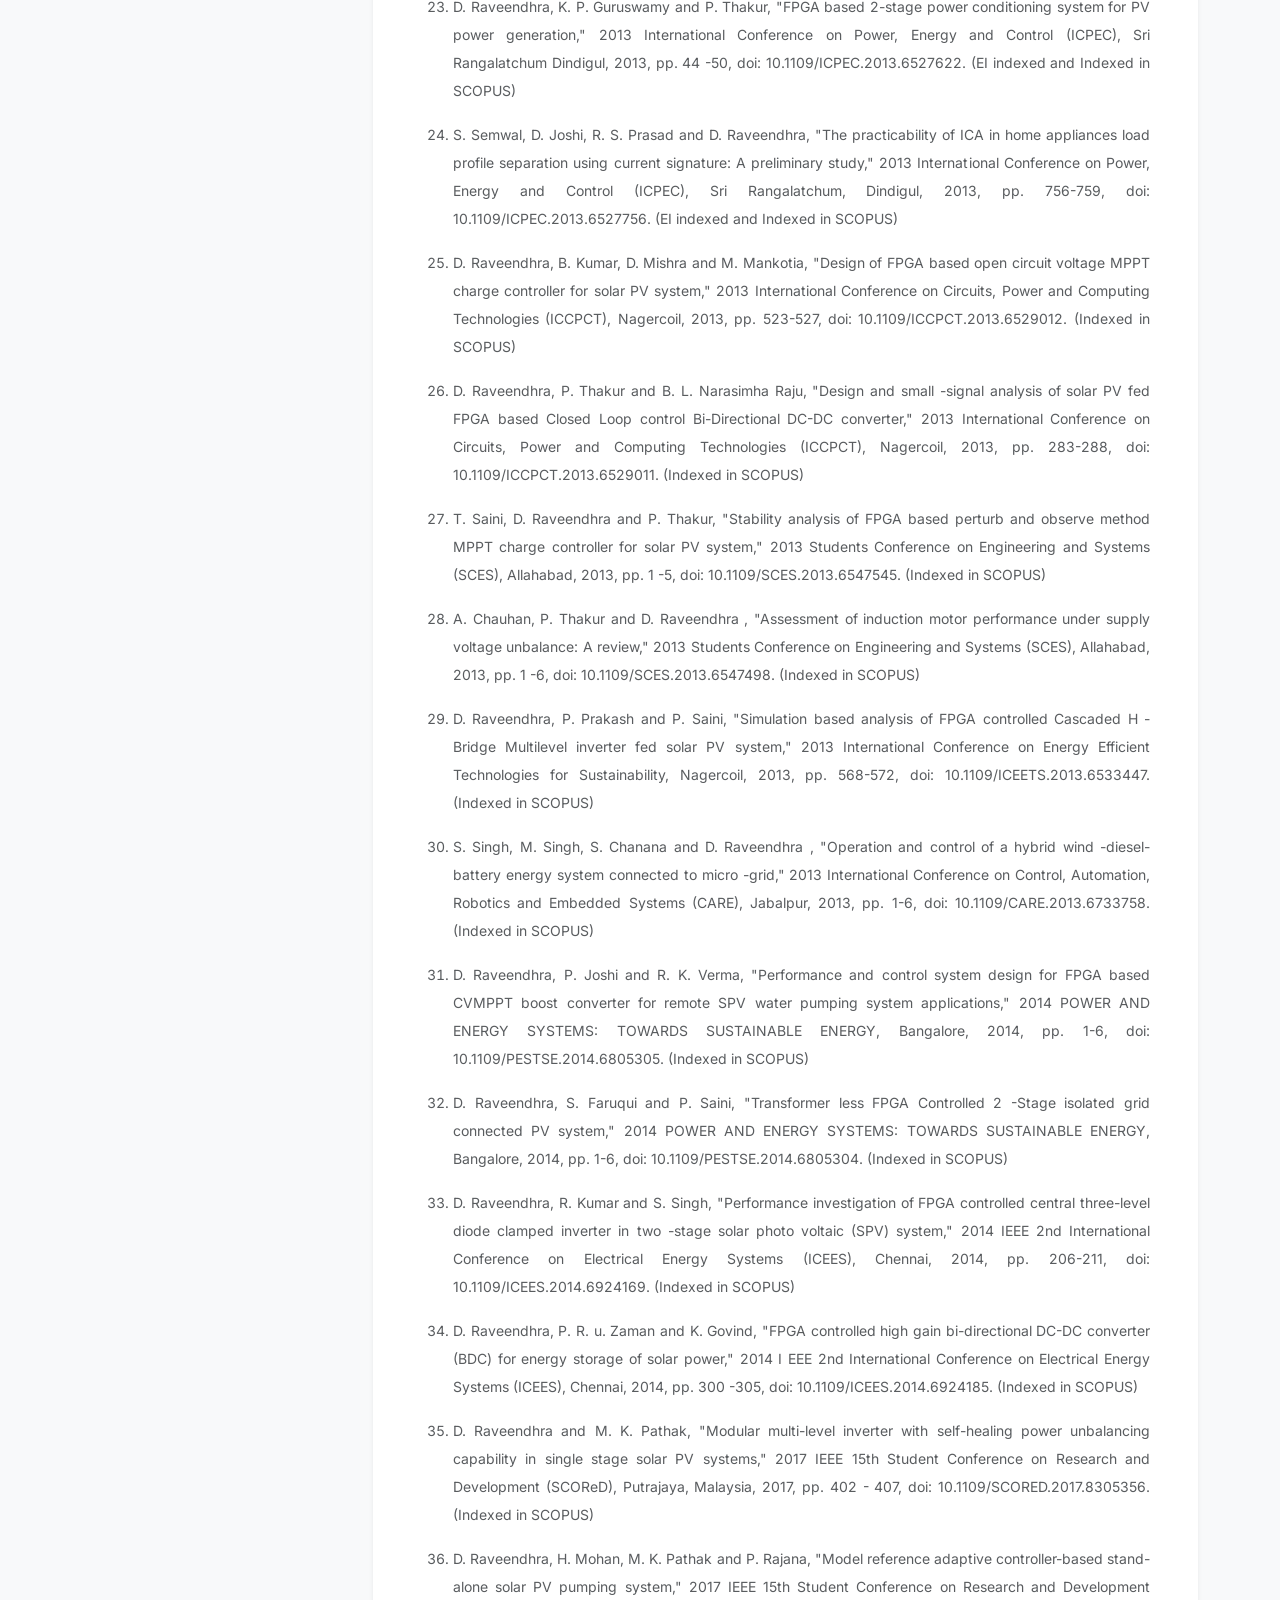
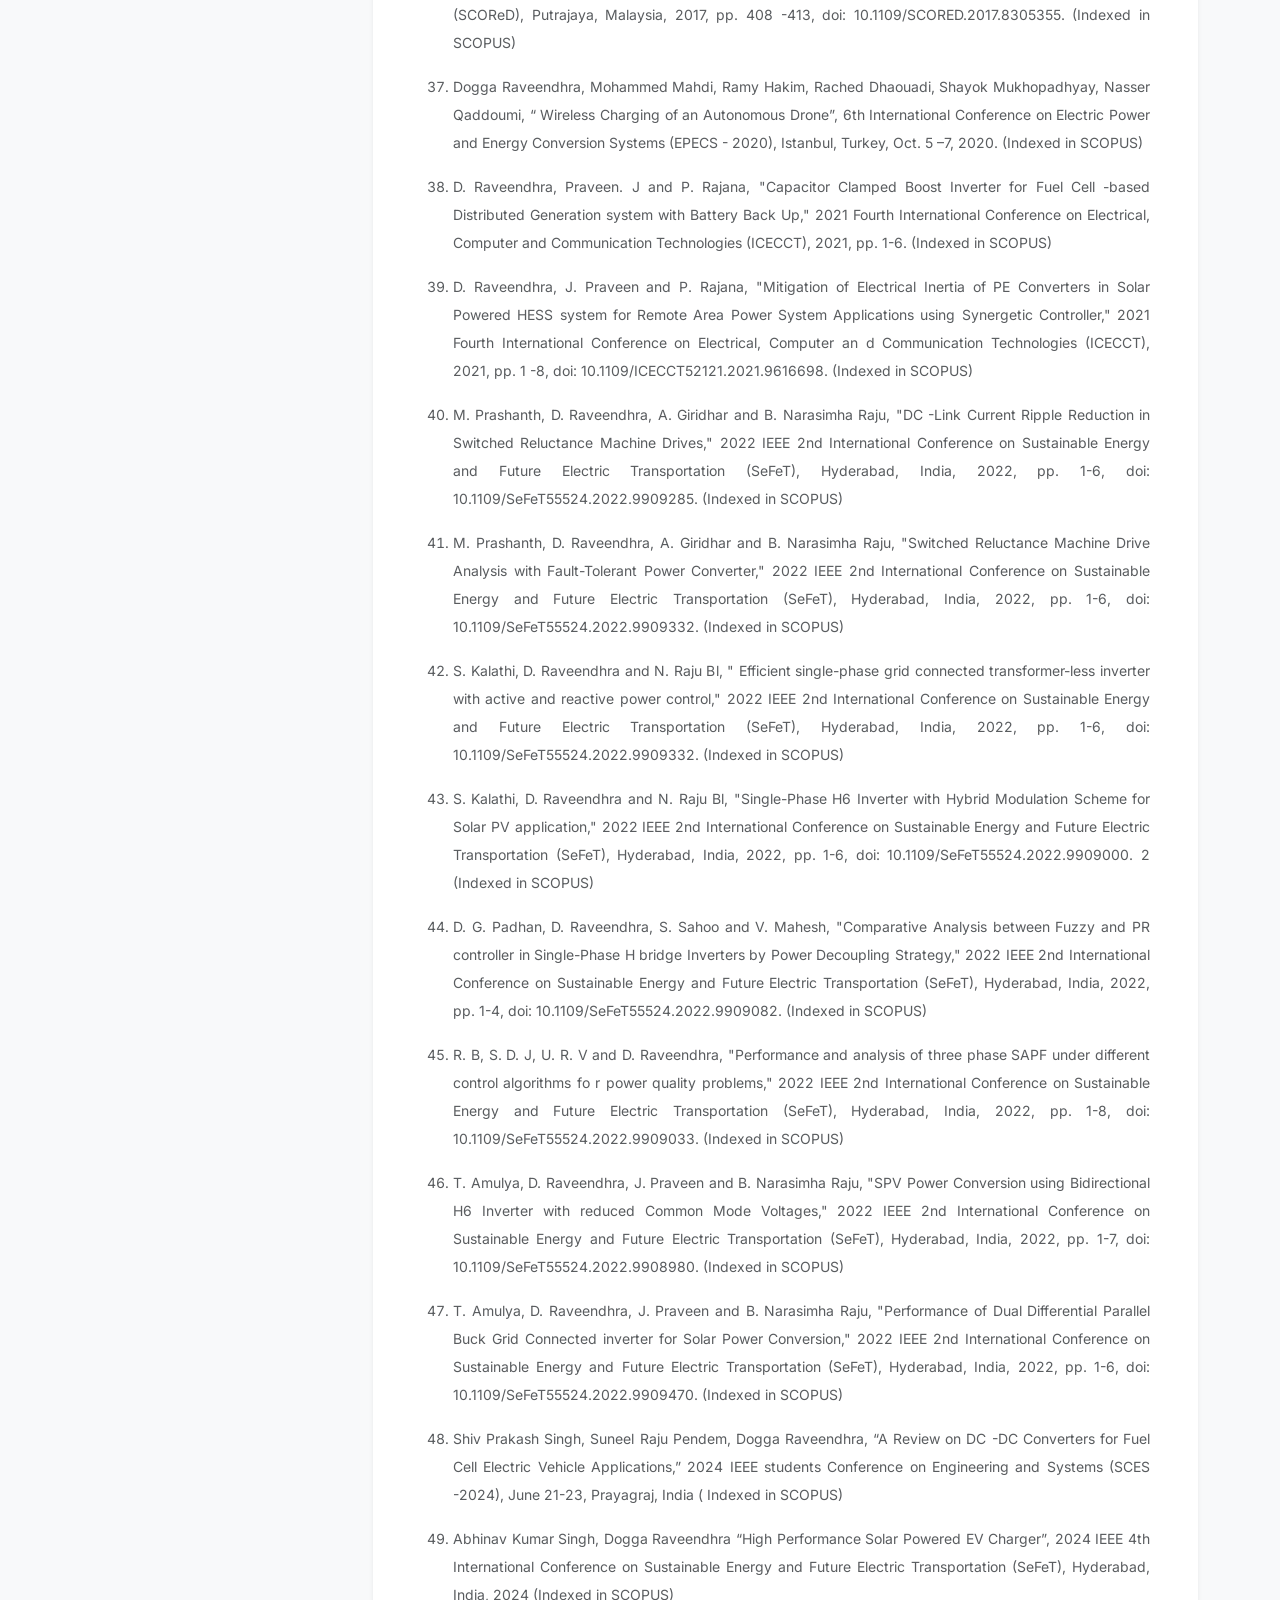
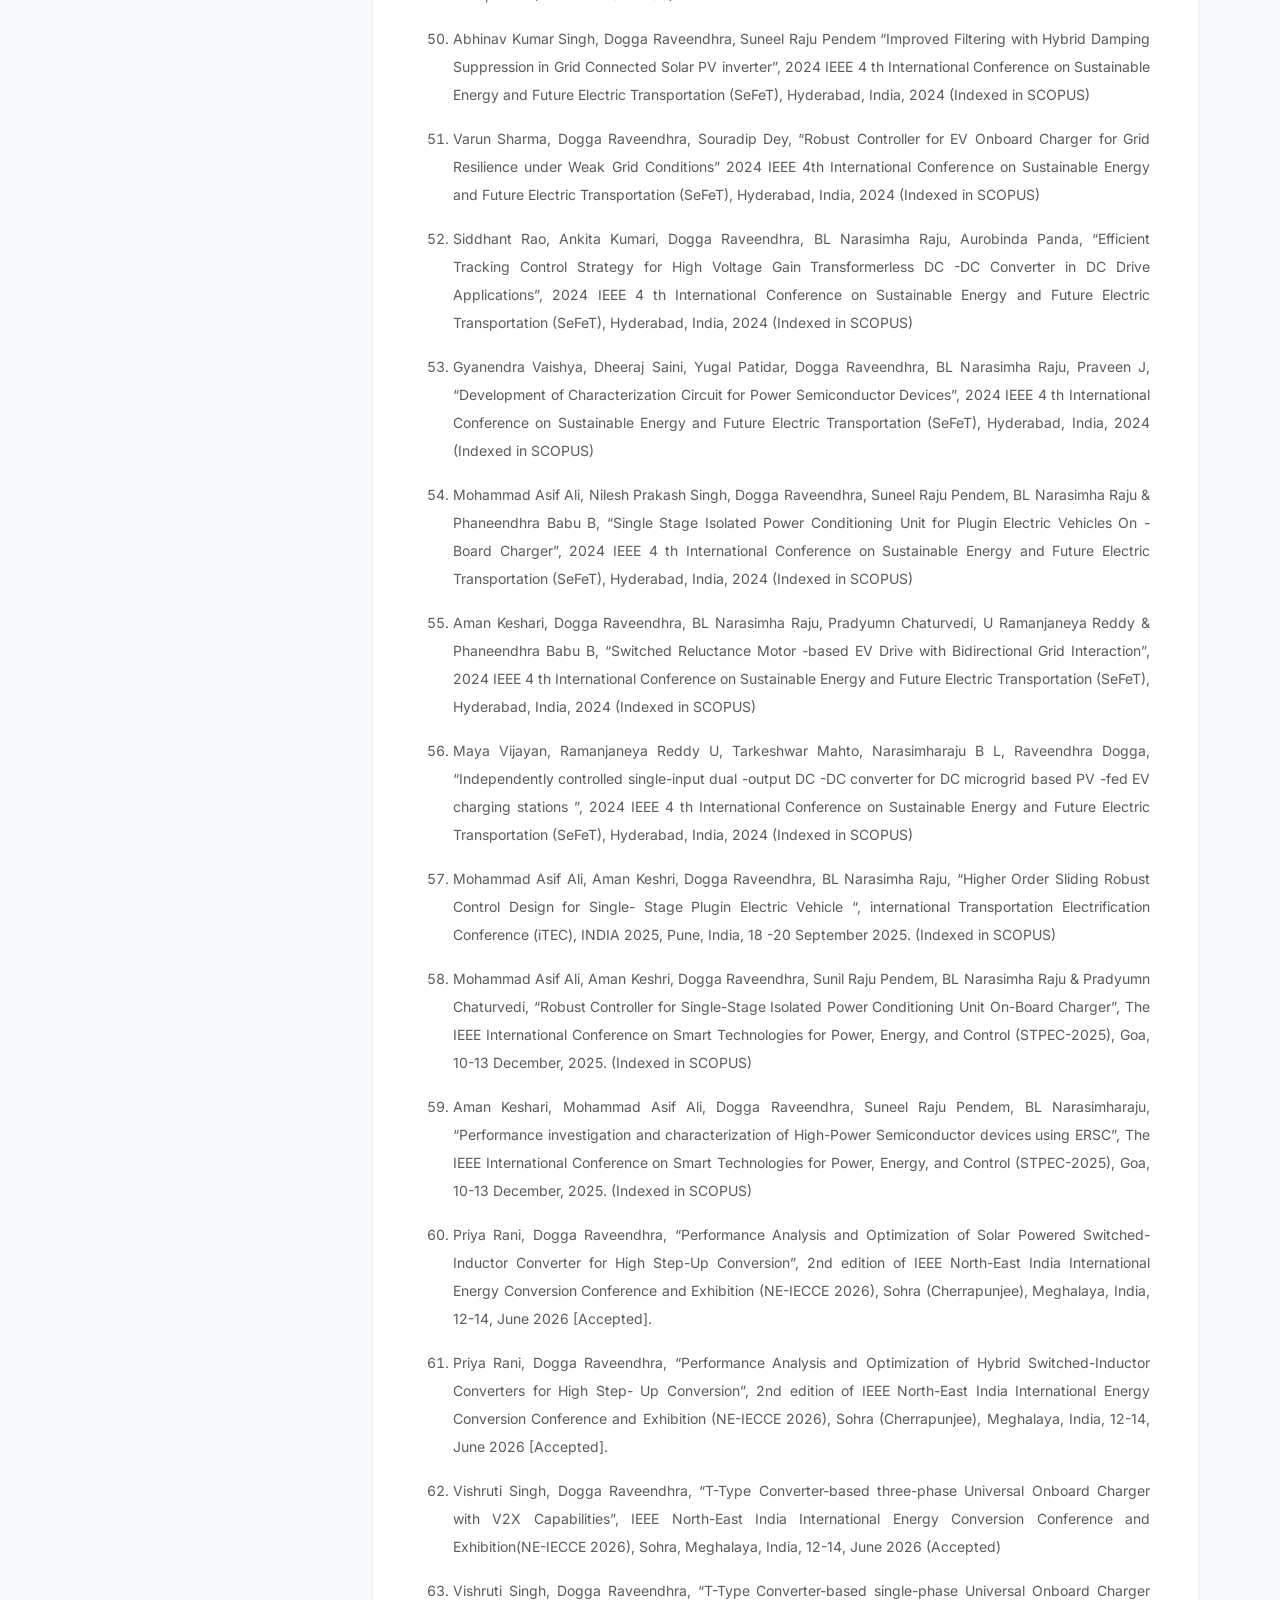
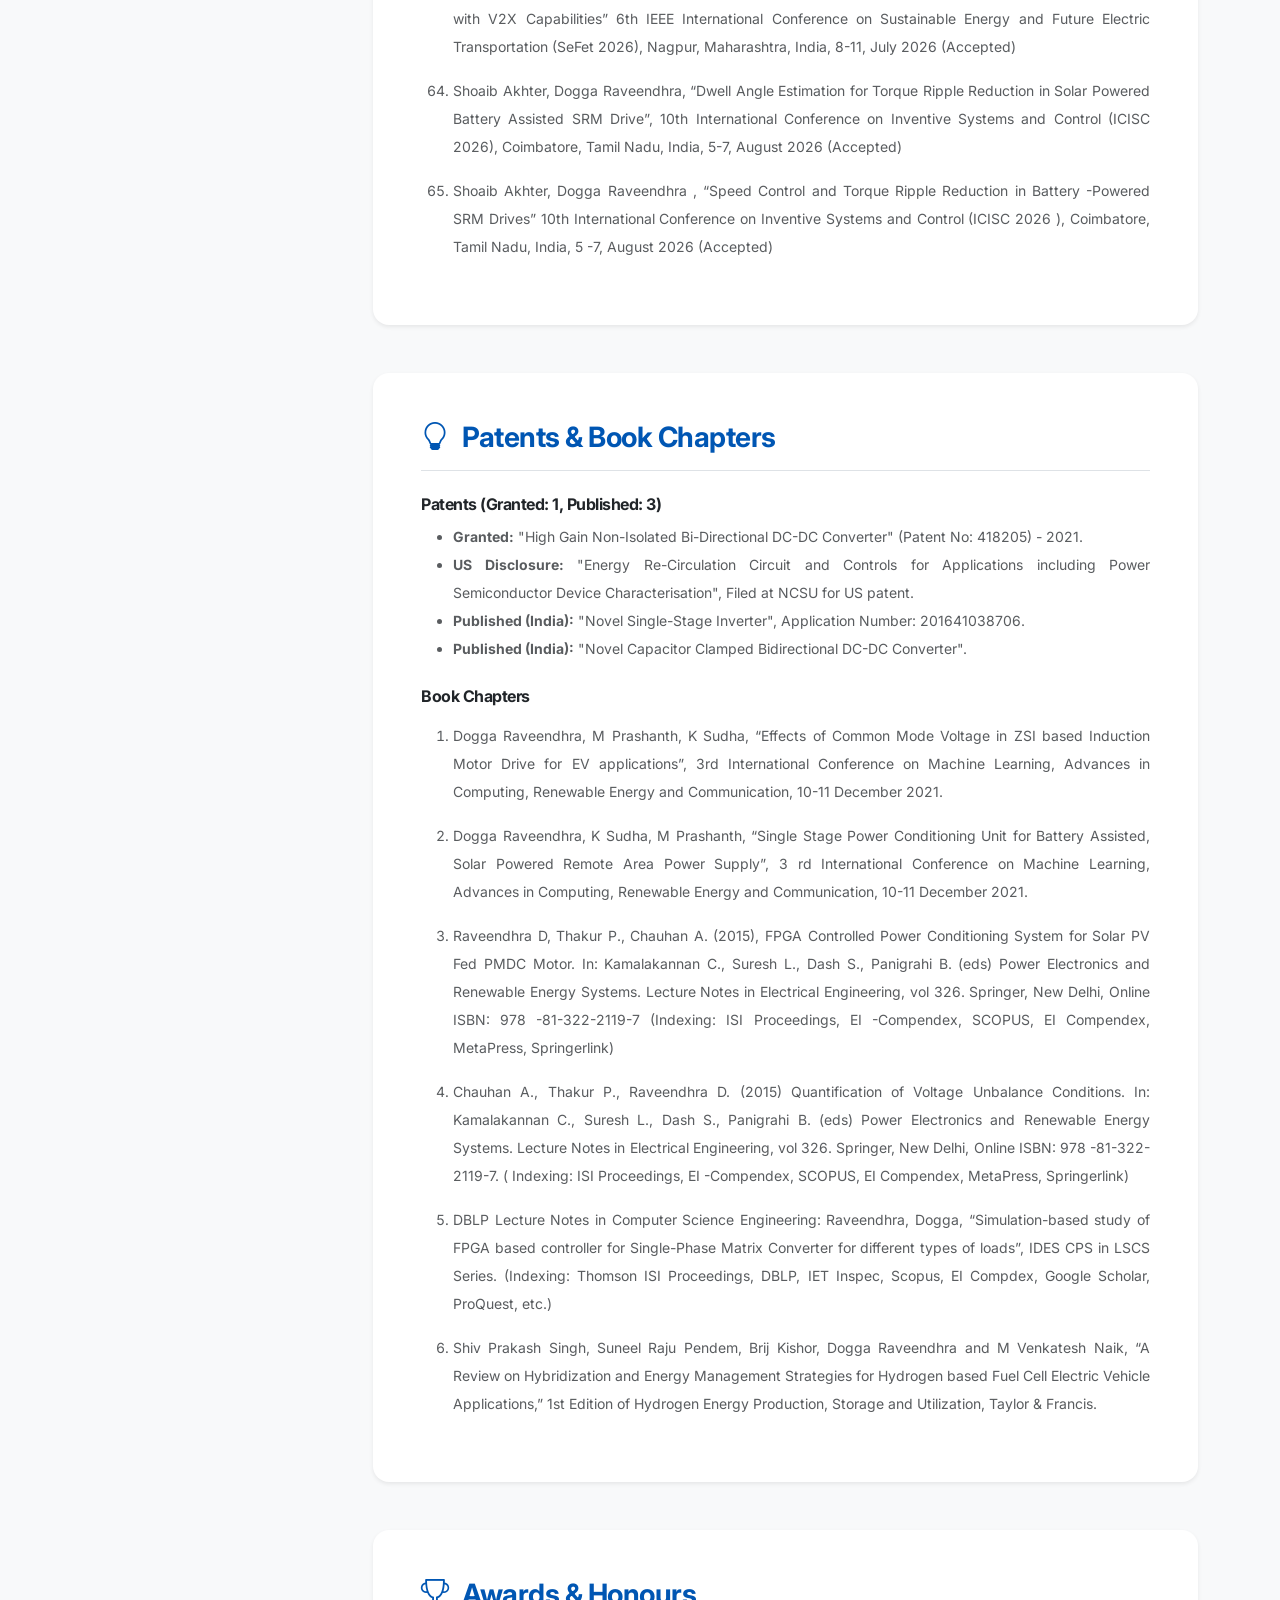
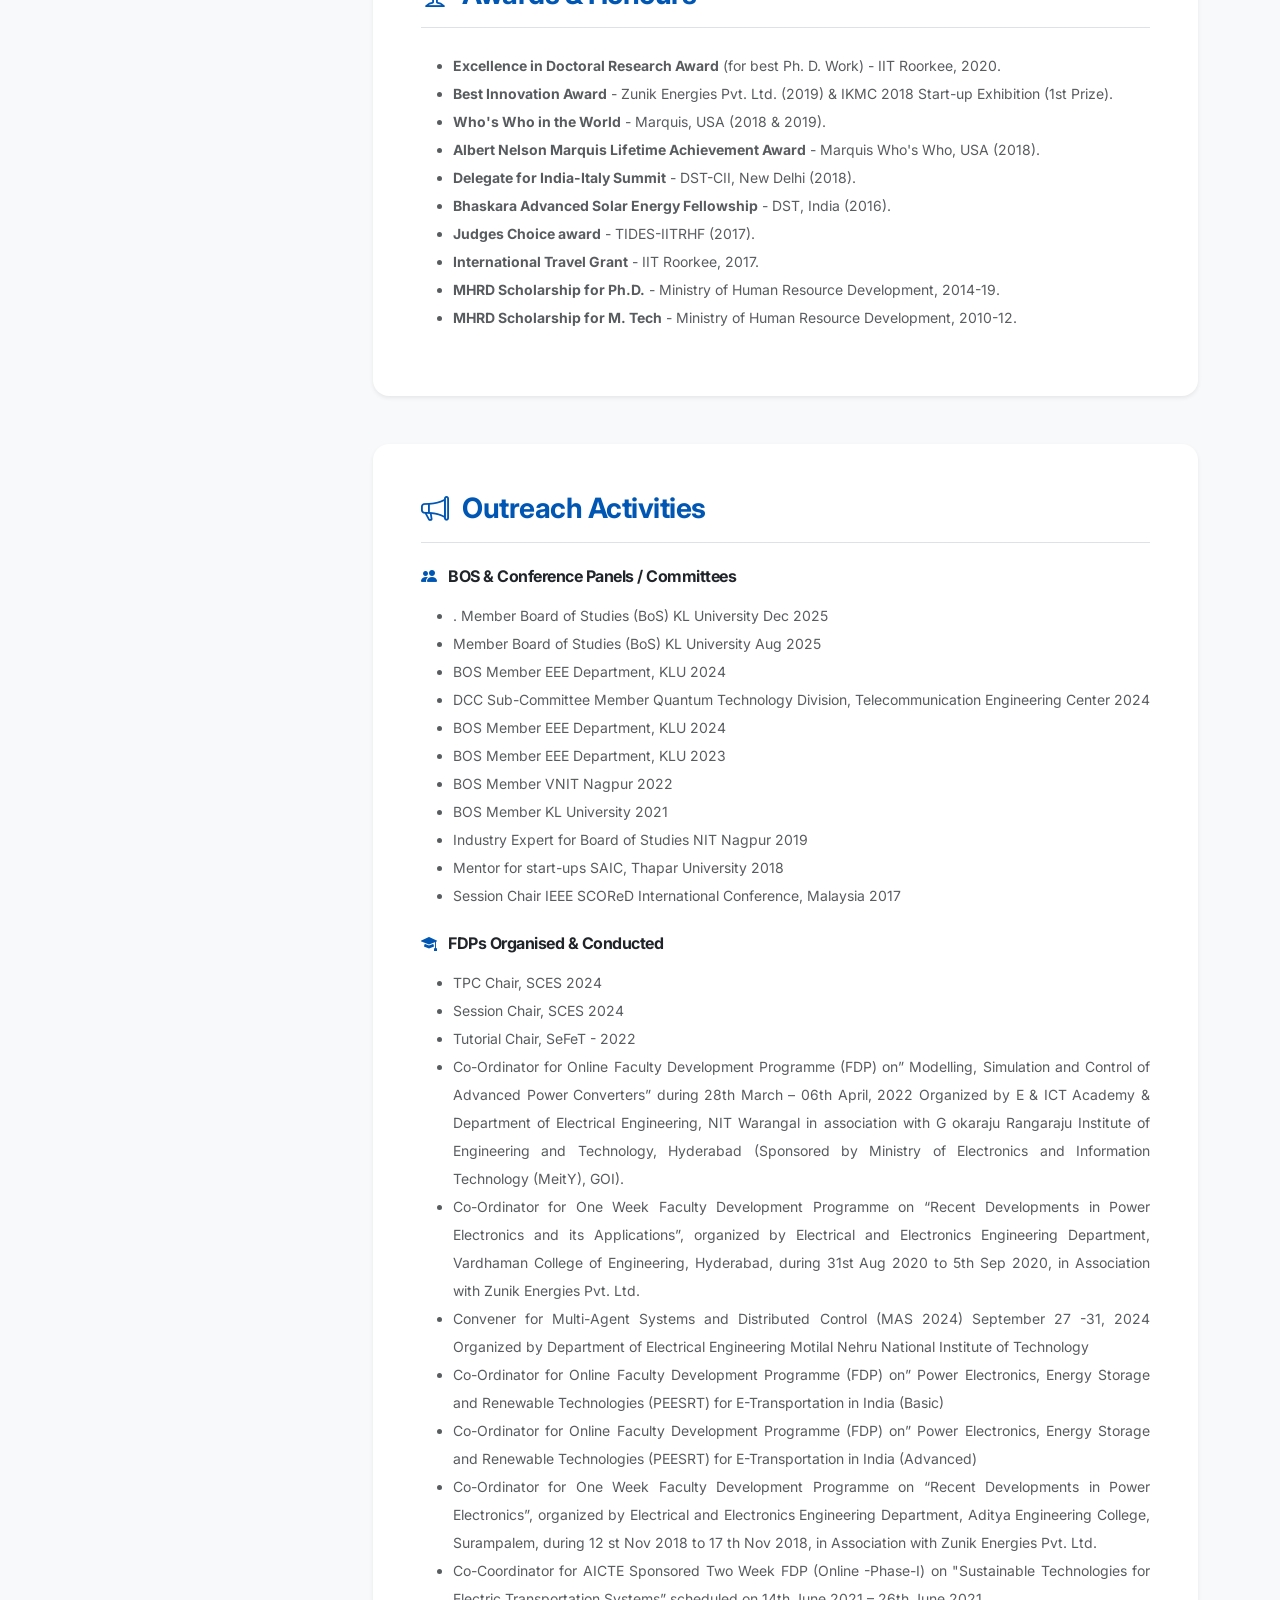
==== commit 9ec5e80b: "Add Student Guidance section with table of 18 M. Tech dissertations and sidebar navigation link" ====
--- a/index.html
+++ b/index.html
@@ -115,6 +115,7 @@
                         <a class="list-group-item list-group-item-action fw-medium py-3 border-0" href="#patents"><i class="bi bi-lightbulb me-2"></i> Patents & Books</a>
                         <a class="list-group-item list-group-item-action fw-medium py-3 border-0" href="#awards"><i class="bi bi-trophy me-2"></i> Awards</a>
                         <a class="list-group-item list-group-item-action fw-medium py-3 border-0" href="#outreach"><i class="bi bi-megaphone me-2"></i> Outreach Activities</a>
+                        <a class="list-group-item list-group-item-action fw-medium py-3 border-0" href="#guidance"><i class="bi bi-people me-2"></i> Student Guidance</a>
                         <a class="list-group-item list-group-item-action fw-medium py-3 border-0 rounded-bottom-4" href="#memberships"><i class="bi bi-people me-2"></i> Memberships</a>
                     </div>
                 </div>
@@ -557,6 +558,155 @@
                         </div>
                     </section>
 
+                    
+                    <!-- Student Guidance -->
+                    <section id="guidance" class="bg-white p-5 rounded-4 shadow-sm mb-5">
+                        <h3 class="fw-bold mb-4 text-primary border-bottom pb-3"><i class="bi bi-people me-2"></i> Student Guidance</h3>
+                        <p class="text-muted small mb-4">Guided 18 M. Tech Dissertations and 25 students for their Academic B. Tech Projects.</p>
+                        
+                        <div class="table-responsive">
+                            <table class="table table-striped table-hover small mb-0">
+                                <thead class="table-primary text-center">
+                                    <tr>
+                                        <th>#</th>
+                                        <th>Duration</th>
+                                        <th>Name of Candidate</th>
+                                        <th>Name of the Dissertation</th>
+                                        <th>University / Institute</th>
+                                    </tr>
+                                </thead>
+                                <tbody>
+                                    <tr>
+                                        <td class="text-center">1</td>
+                                        <td class="text-center">July'12 – June'13</td>
+                                        <td>Mr. Prachetha Prakash</td>
+                                        <td>Development of Cascaded H-Bridge MLI for solar PV systems</td>
+                                        <td>Graphic Era University, Dehradun</td>
+                                    </tr>
+                                    <tr>
+                                        <td class="text-center">2</td>
+                                        <td class="text-center">July'12 – June'13</td>
+                                        <td>Ms. Minakshi Rawat</td>
+                                        <td>Development of Bi-Directional DC-DC Converter for Solar Applications</td>
+                                        <td>Graphic Era University, Dehradun</td>
+                                    </tr>
+                                    <tr>
+                                        <td class="text-center">3</td>
+                                        <td class="text-center">July'12 – June'13</td>
+                                        <td>Ms. Tripti Saini</td>
+                                        <td>Development of MPPT charge controller for photovoltaic solar PV system</td>
+                                        <td>Graphic Era University, Dehradun</td>
+                                    </tr>
+                                    <tr>
+                                        <td class="text-center">4</td>
+                                        <td class="text-center">July'13 – June'14</td>
+                                        <td>Mr. Prawal Joshi</td>
+                                        <td>Performance and Control System Design for FPGA based CVMPPT Boost Converter for Remote SPV Water Pumping System Applications</td>
+                                        <td>Graphic Era University, Dehradun</td>
+                                    </tr>
+                                    <tr>
+                                        <td class="text-center">5</td>
+                                        <td class="text-center">July'13 – June'14</td>
+                                        <td>Mr. Parwez Ridwan</td>
+                                        <td>FPGA Controlled High Gain Bi-Directional DC-DC Converter (BDC) for Energy Storage of Solar Power</td>
+                                        <td>Graphic Era University, Dehradun</td>
+                                    </tr>
+                                    <tr>
+                                        <td class="text-center">6</td>
+                                        <td class="text-center">July'13 – June'14</td>
+                                        <td>Mr. Rahul Kumar</td>
+                                        <td>Performance Investigation of FPGA Controlled Central Three-Level Diode Clamped Inverter in Two-Stage Solar Photo Voltaic (SPV) System</td>
+                                        <td>Graphic Era University, Dehradun</td>
+                                    </tr>
+                                    <tr>
+                                        <td class="text-center">7</td>
+                                        <td class="text-center">July'13 – June'14</td>
+                                        <td>Mr. Saad Faruqui (Co-Supervisor)</td>
+                                        <td>Transformer Less FPGA Controlled 2-Stage Isolated Grid-Connected PV System</td>
+                                        <td>Graphic Era University, Dehradun</td>
+                                    </tr>
+                                    <tr>
+                                        <td class="text-center">8</td>
+                                        <td class="text-center">July'17 – June'18</td>
+                                        <td>Mr. Surya Kiran (Co-Supervisor)</td>
+                                        <td>Common Mode Voltage Reduction Techniques in Induction Motor Drive</td>
+                                        <td>JNTU Kakinada</td>
+                                    </tr>
+                                    <tr>
+                                        <td class="text-center">9</td>
+                                        <td class="text-center">July 2021</td>
+                                        <td>V Ranadeep</td>
+                                        <td>Control of Capacitive Coupled Impedance source type Wireless Power Transfer Network</td>
+                                        <td>GRIET, Hyderabad</td>
+                                    </tr>
+                                    <tr>
+                                        <td class="text-center">10</td>
+                                        <td class="text-center">July 2024</td>
+                                        <td>Varun Sharma</td>
+                                        <td>Bidirectional AC-DC Converters for EV Chargers with PFC and V2G Capabilities</td>
+                                        <td>MNNIT, Allahabad</td>
+                                    </tr>
+                                    <tr>
+                                        <td class="text-center">11</td>
+                                        <td class="text-center">July 2024</td>
+                                        <td>Abhinav Kumar Singh</td>
+                                        <td>High Performance Power Electronic Converter for Solar PV Applications</td>
+                                        <td>MNNIT Allahabad</td>
+                                    </tr>
+                                    <tr>
+                                        <td class="text-center">12</td>
+                                        <td class="text-center">July 2024</td>
+                                        <td>Jyotirmoy Saharia</td>
+                                        <td>Isolated DC-DC Converters for EV Application</td>
+                                        <td>MNNIT Allahabad</td>
+                                    </tr>
+                                    <tr>
+                                        <td class="text-center">13</td>
+                                        <td class="text-center">July 2025</td>
+                                        <td>Mohammad Asif Ali</td>
+                                        <td>Improved Performance On-board charger for EV Application</td>
+                                        <td>MNNIT, Allahabad</td>
+                                    </tr>
+                                    <tr>
+                                        <td class="text-center">14</td>
+                                        <td class="text-center">July 2025</td>
+                                        <td>Aman Keshari</td>
+                                        <td>Characterization of Wide Bandgap Power Semiconductor Devices for improved Performance and EMI Mitigation</td>
+                                        <td>MNNIT Allahabad</td>
+                                    </tr>
+                                    <tr>
+                                        <td class="text-center">15</td>
+                                        <td class="text-center">July 2025</td>
+                                        <td>Shikha Barti</td>
+                                        <td>High Gain Converter based Renewable Energy Integration in DC Microgrid</td>
+                                        <td>MNNIT Allahabad</td>
+                                    </tr>
+                                    <tr>
+                                        <td class="text-center">16</td>
+                                        <td class="text-center">June 2026</td>
+                                        <td>Priya Rani</td>
+                                        <td>Design, Development and Analysis of High Gain DC-DC Converters for Electric Vehicle Applications</td>
+                                        <td>MNNIT, Allahabad</td>
+                                    </tr>
+                                    <tr>
+                                        <td class="text-center">17</td>
+                                        <td class="text-center">June 2026</td>
+                                        <td>Vishruti Singh</td>
+                                        <td>High Performance Onboard Chargers for EV Applications</td>
+                                        <td>MNNIT Allahabad</td>
+                                    </tr>
+                                    <tr>
+                                        <td class="text-center">18</td>
+                                        <td class="text-center">June 2026</td>
+                                        <td>Shoaib Akther</td>
+                                        <td>SRM Drive with improved performance for Solar Water Pumping Applications</td>
+                                        <td>MNNIT Allahabad</td>
+                                    </tr>
+                                </tbody>
+                            </table>
+                        </div>
+                    </section>
+
                                         <!-- Memberships & Reviewer -->
                     <section id="memberships" class="bg-white p-5 rounded-4 shadow-sm">
                         <h3 class="fw-bold mb-4 text-primary border-bottom pb-3"><i class="bi bi-people me-2"></i> Professional Memberships & Service</h3>
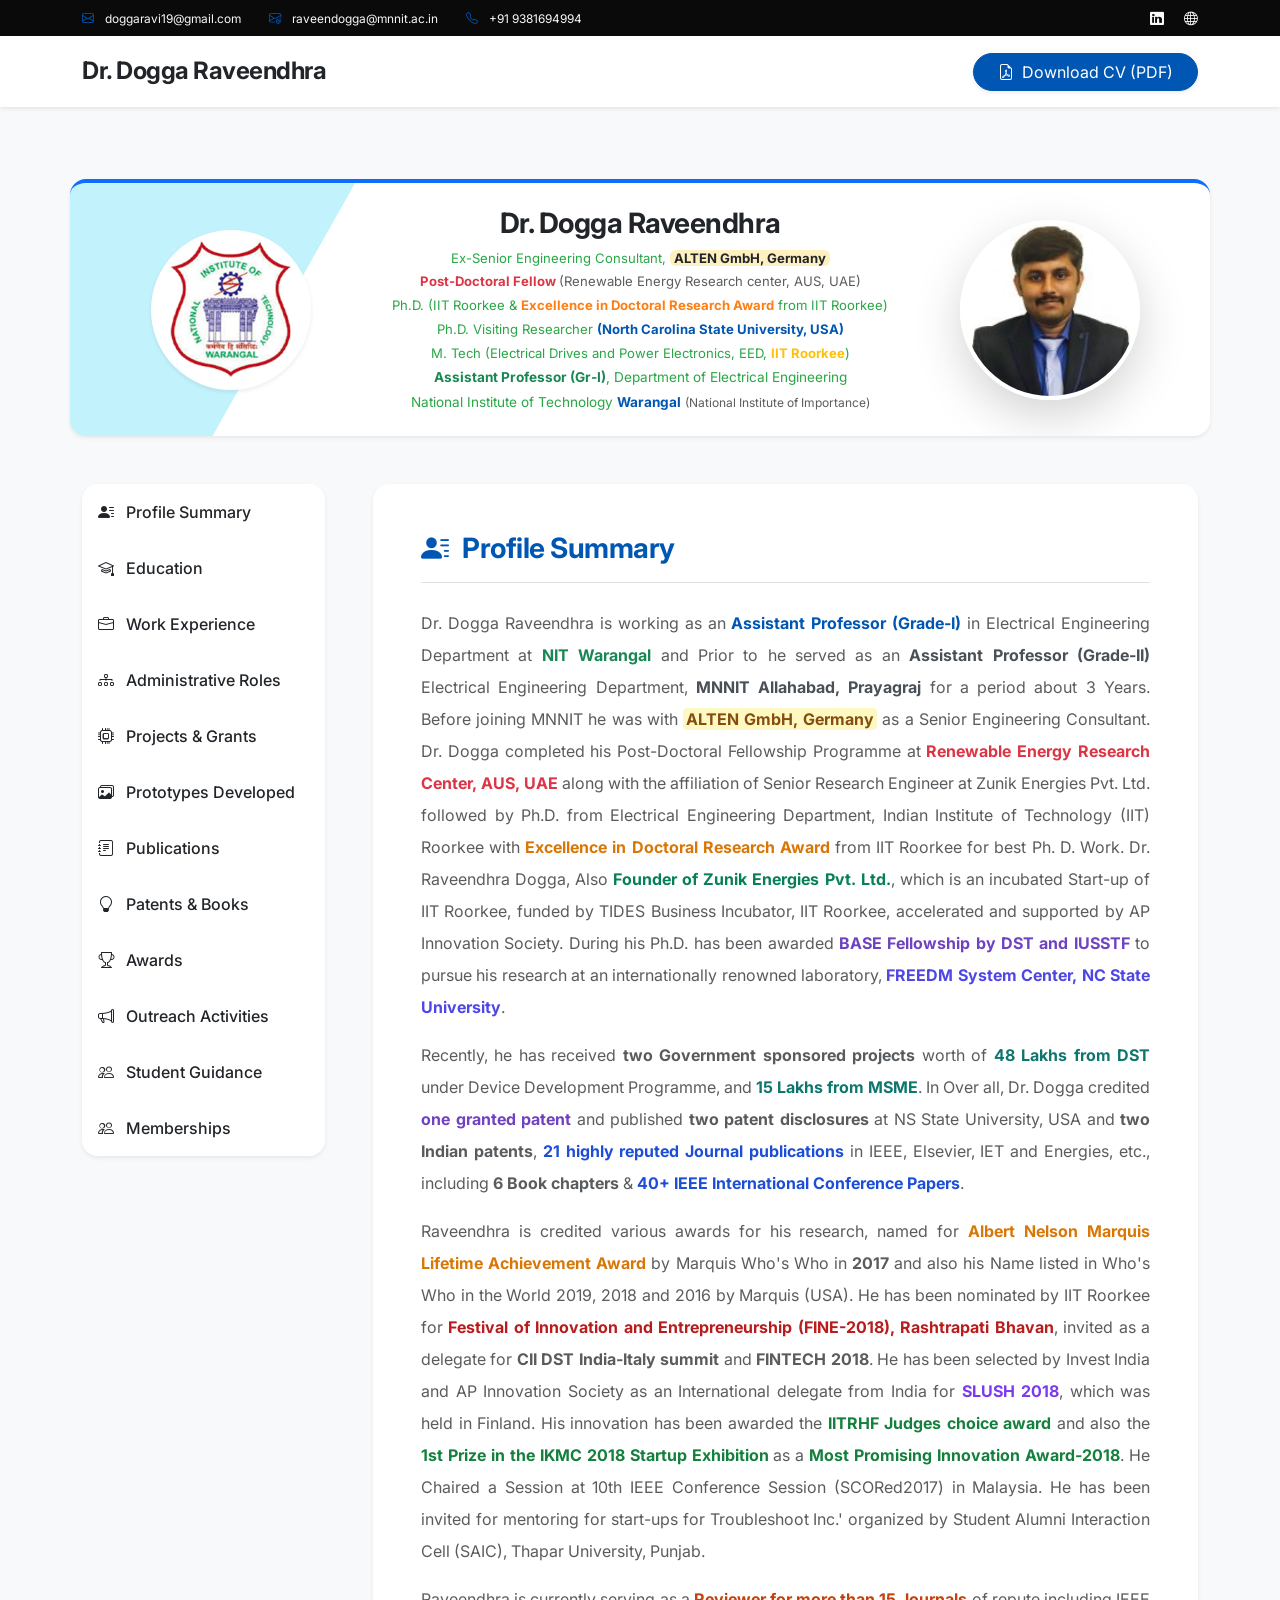
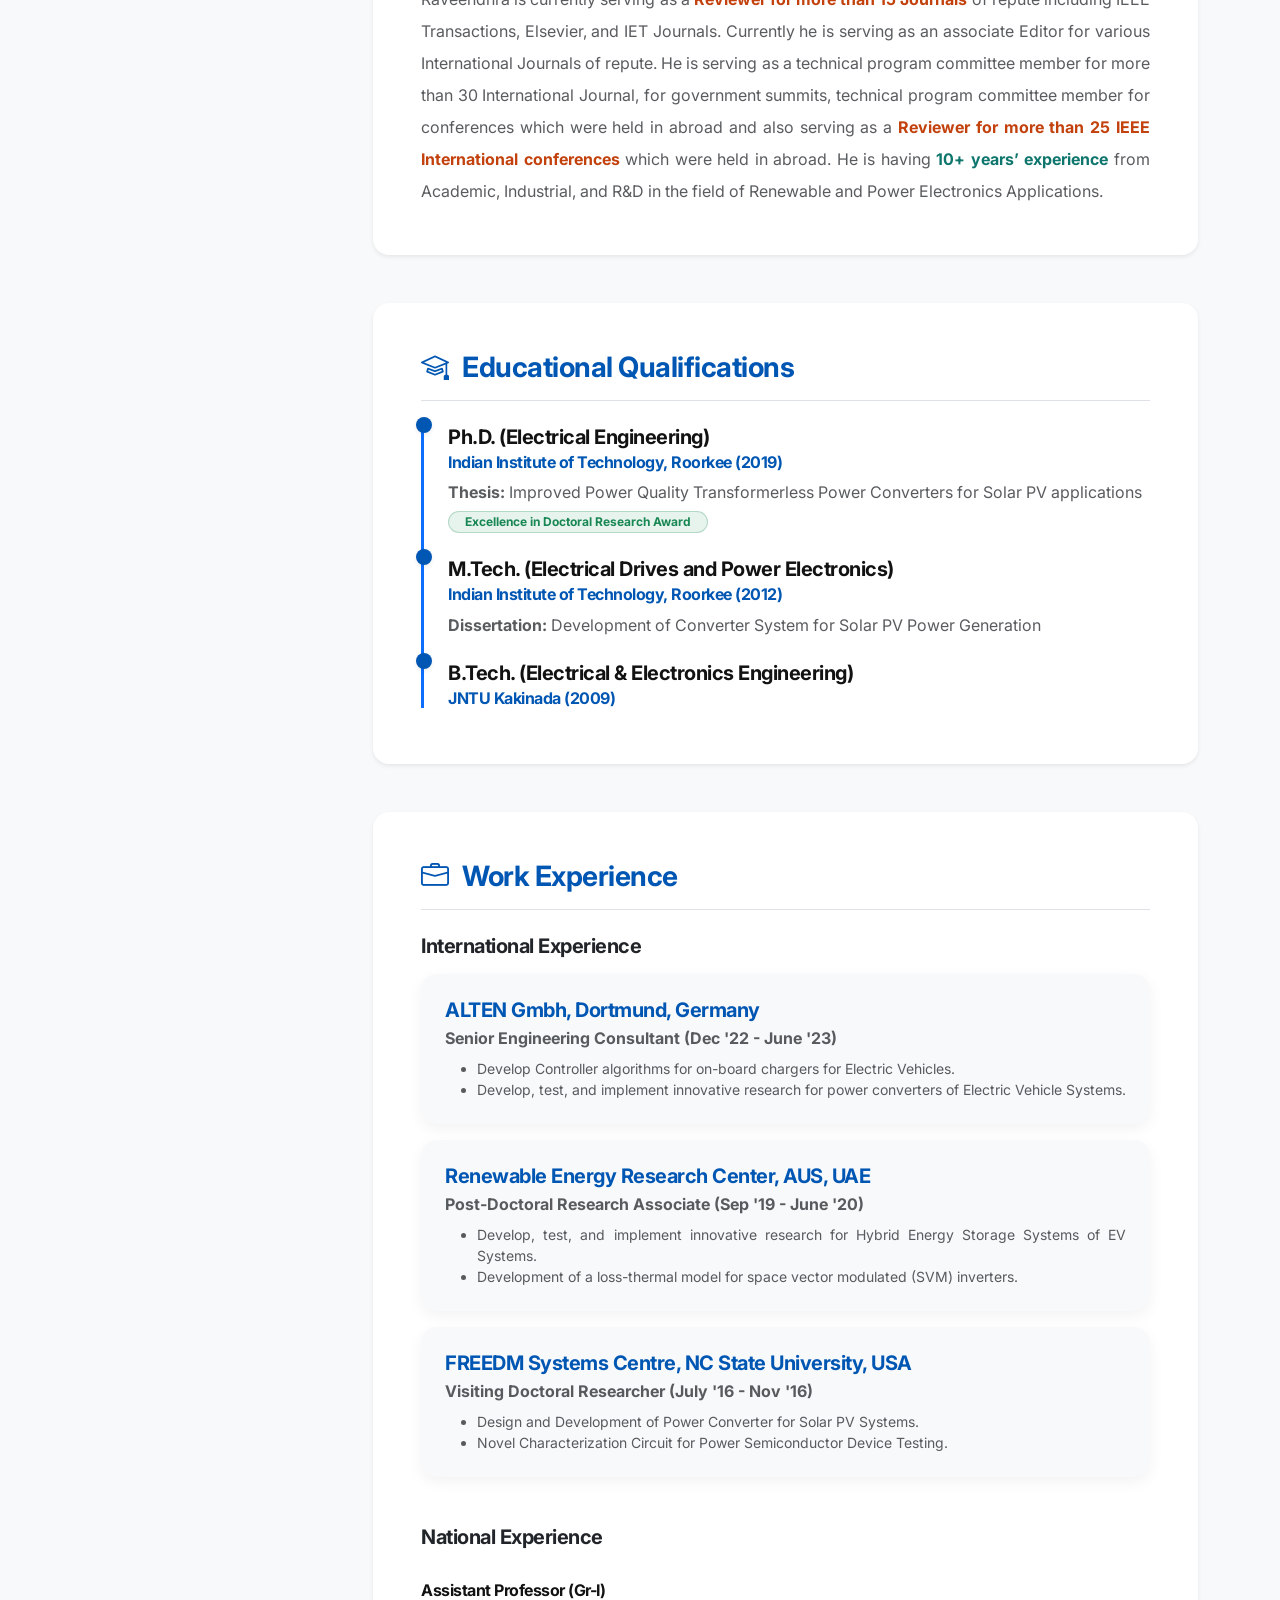
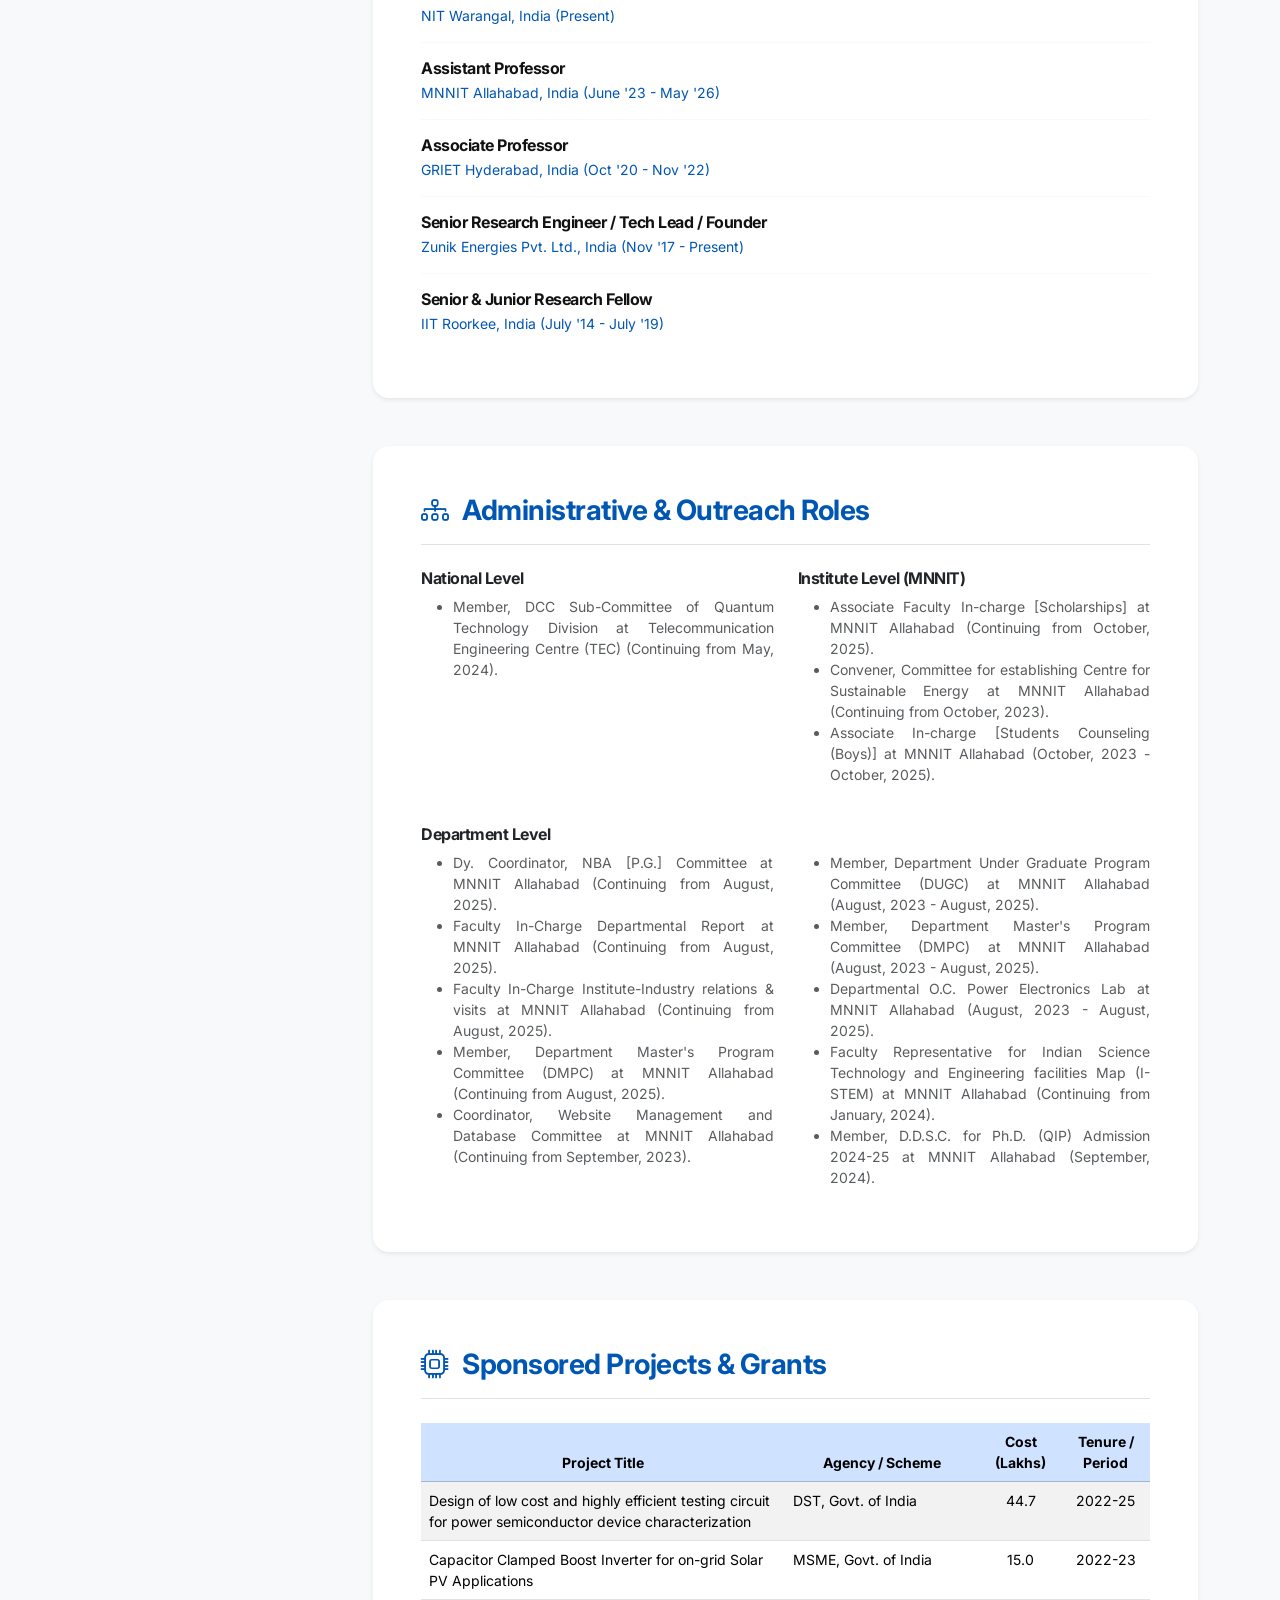
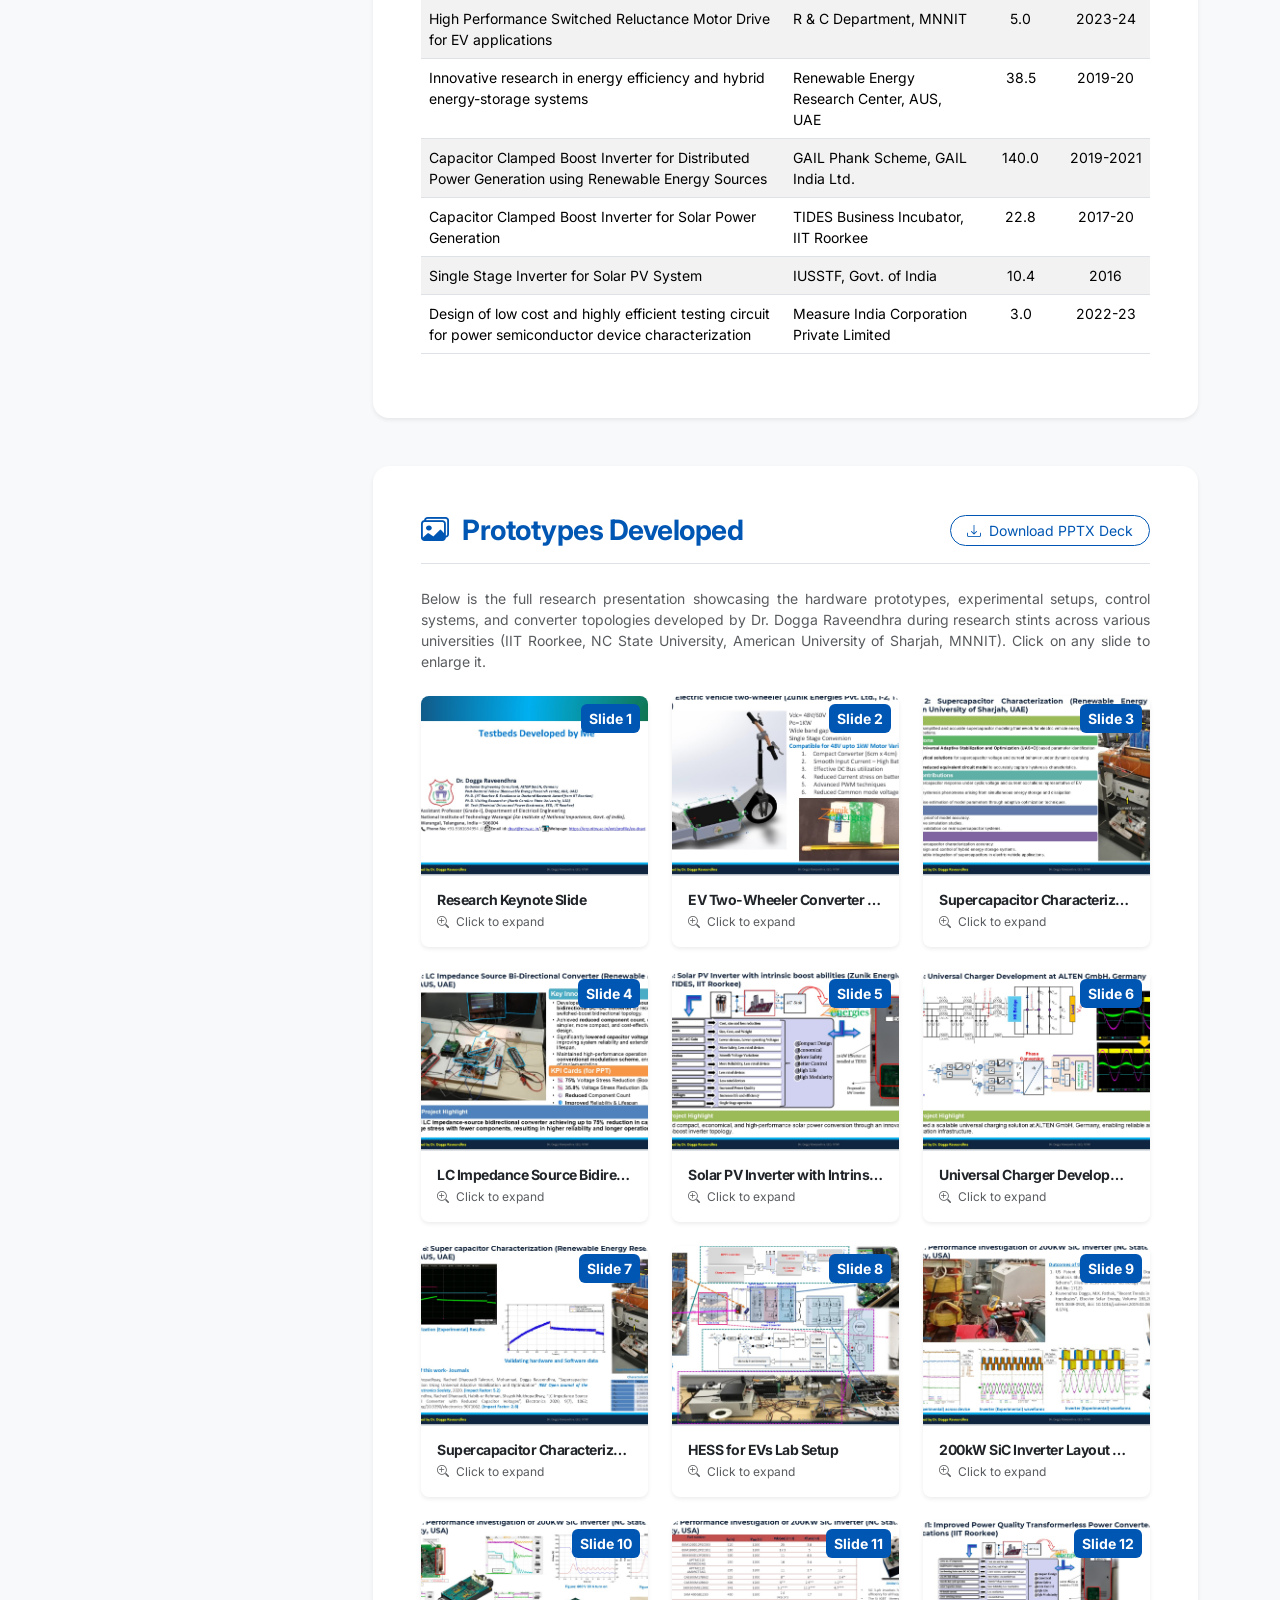
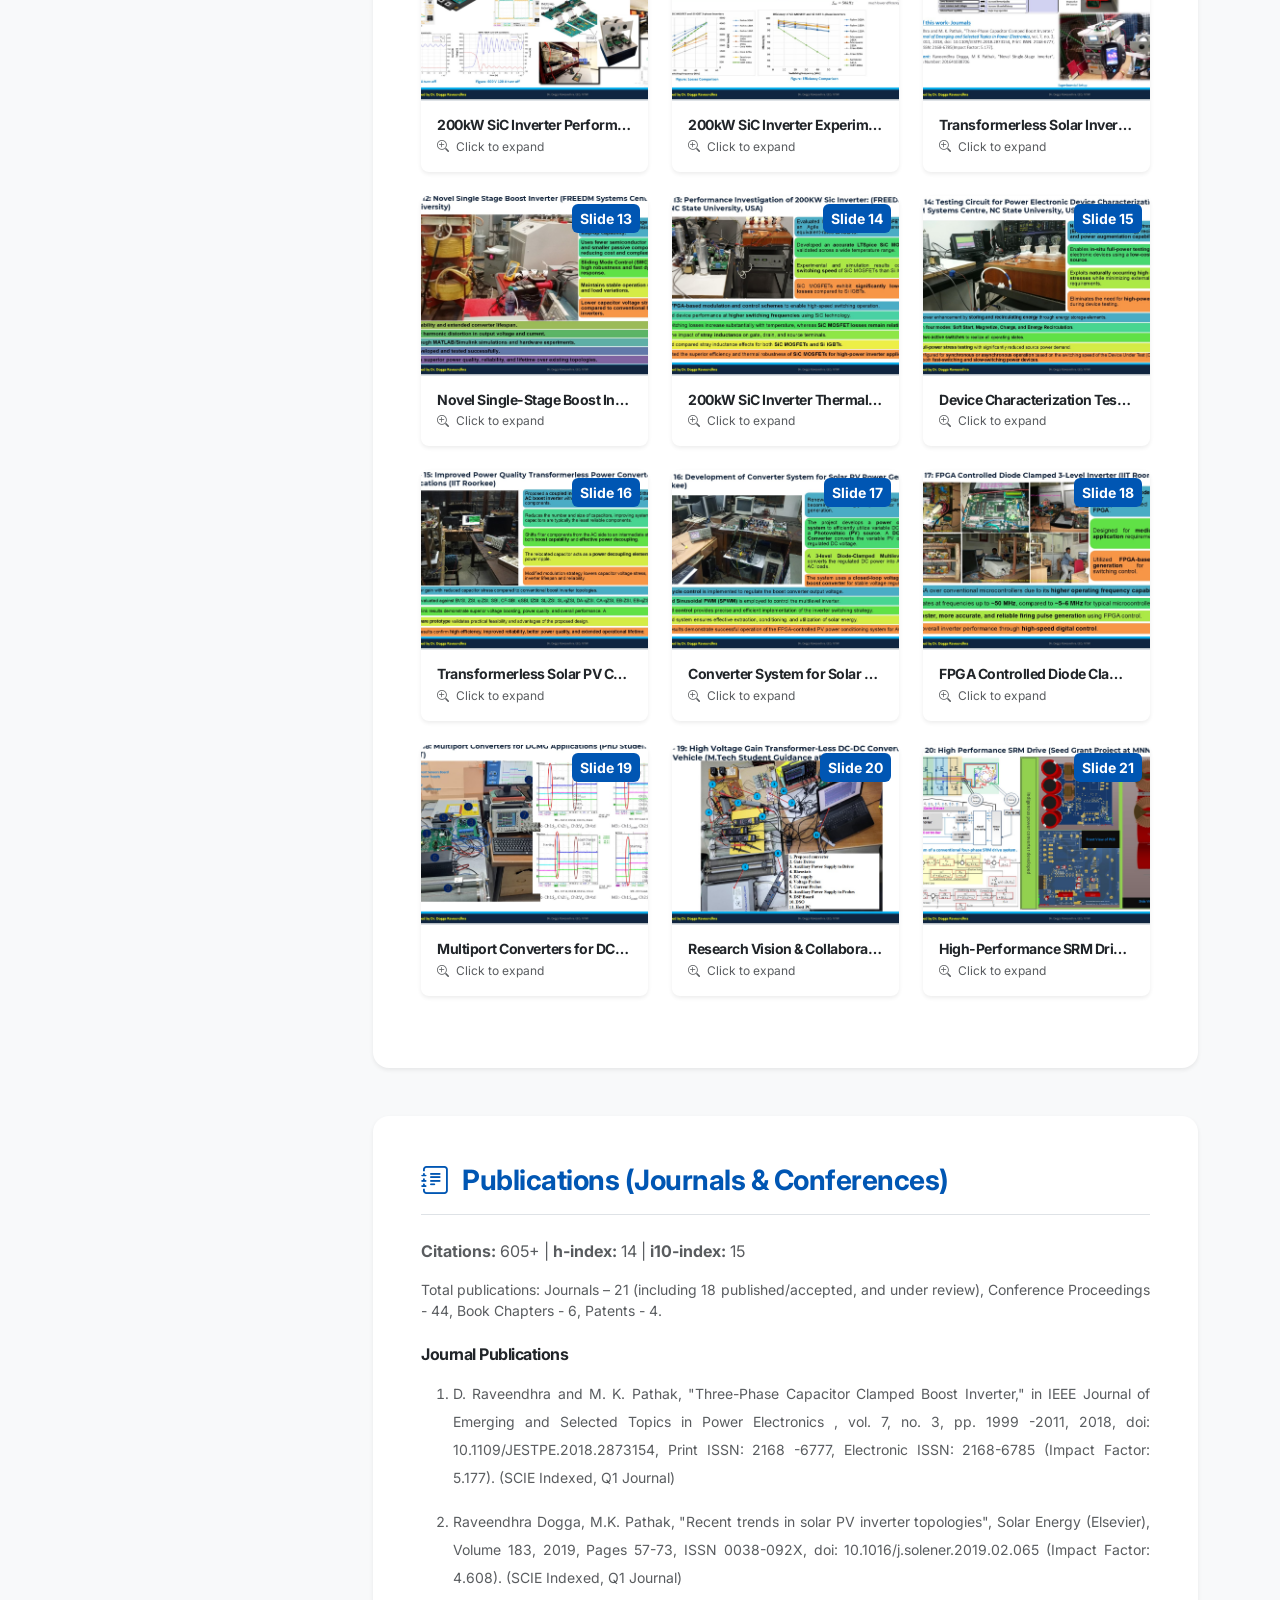
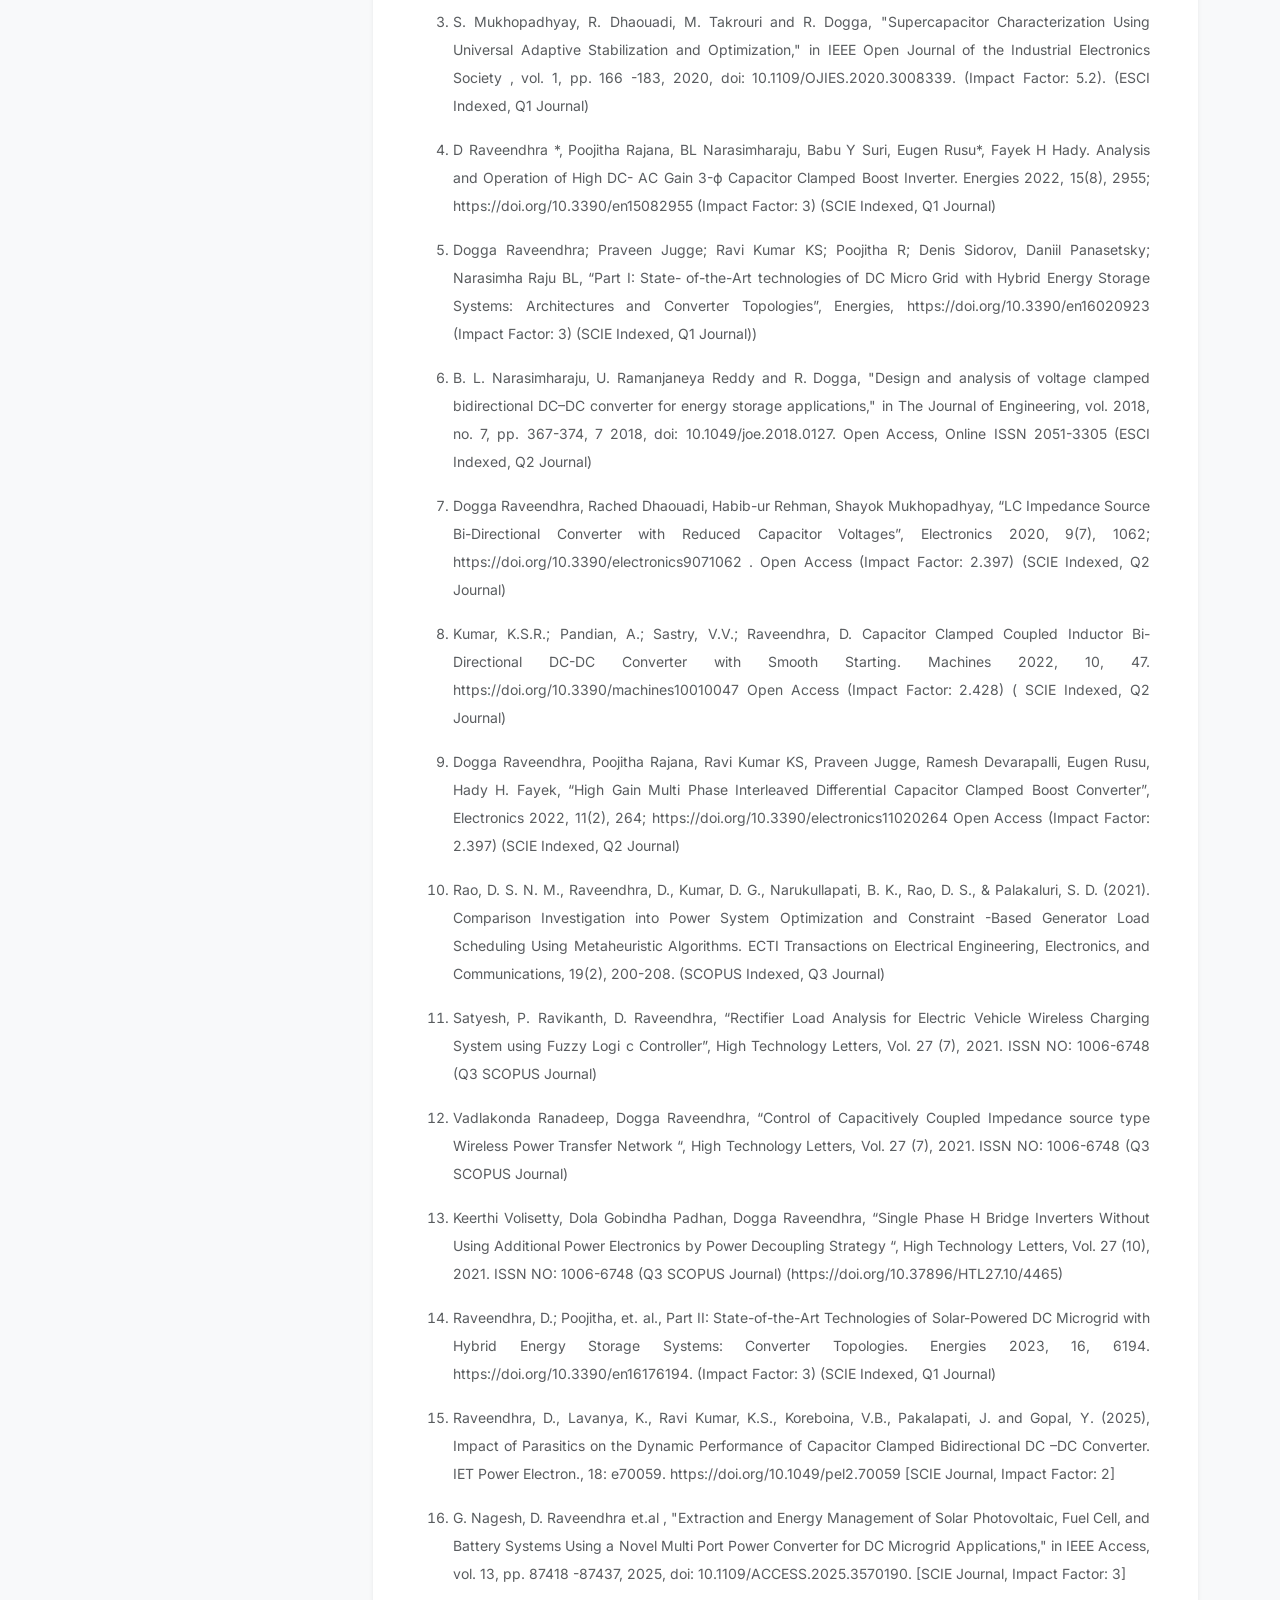
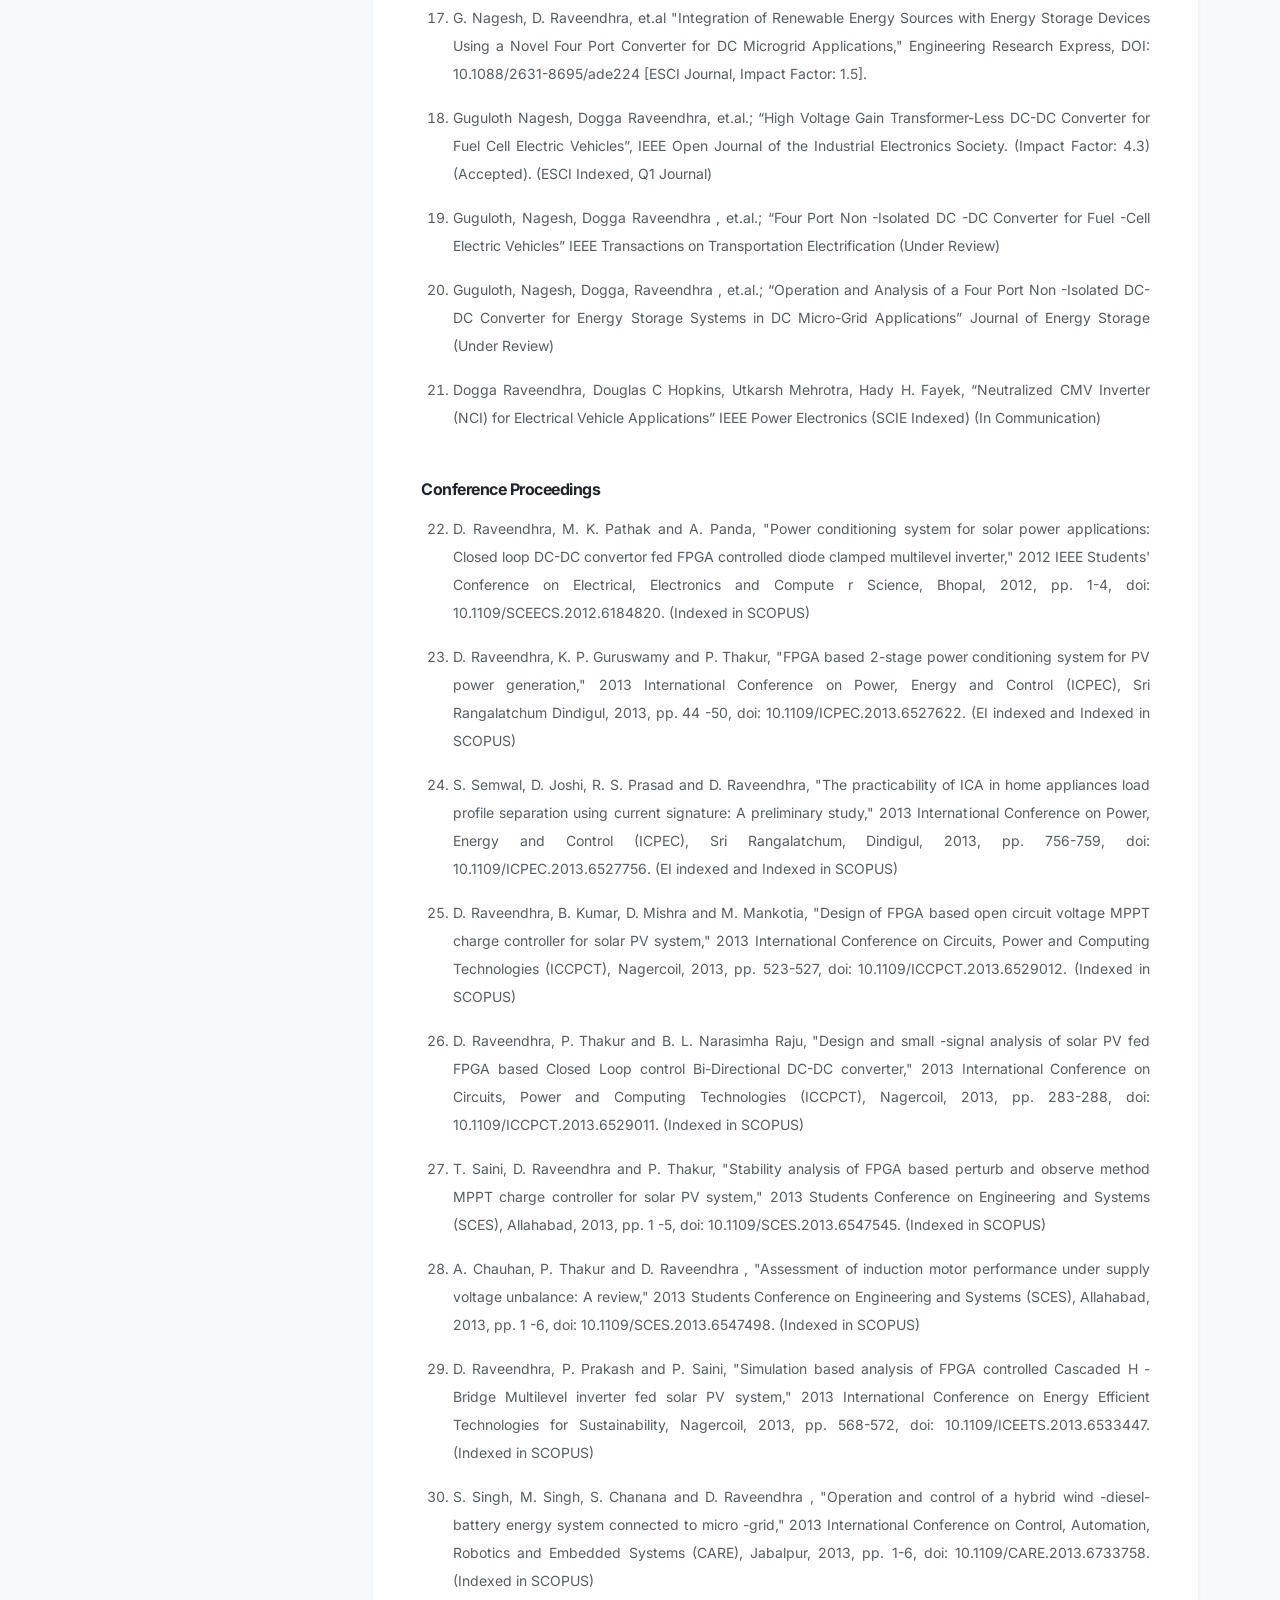
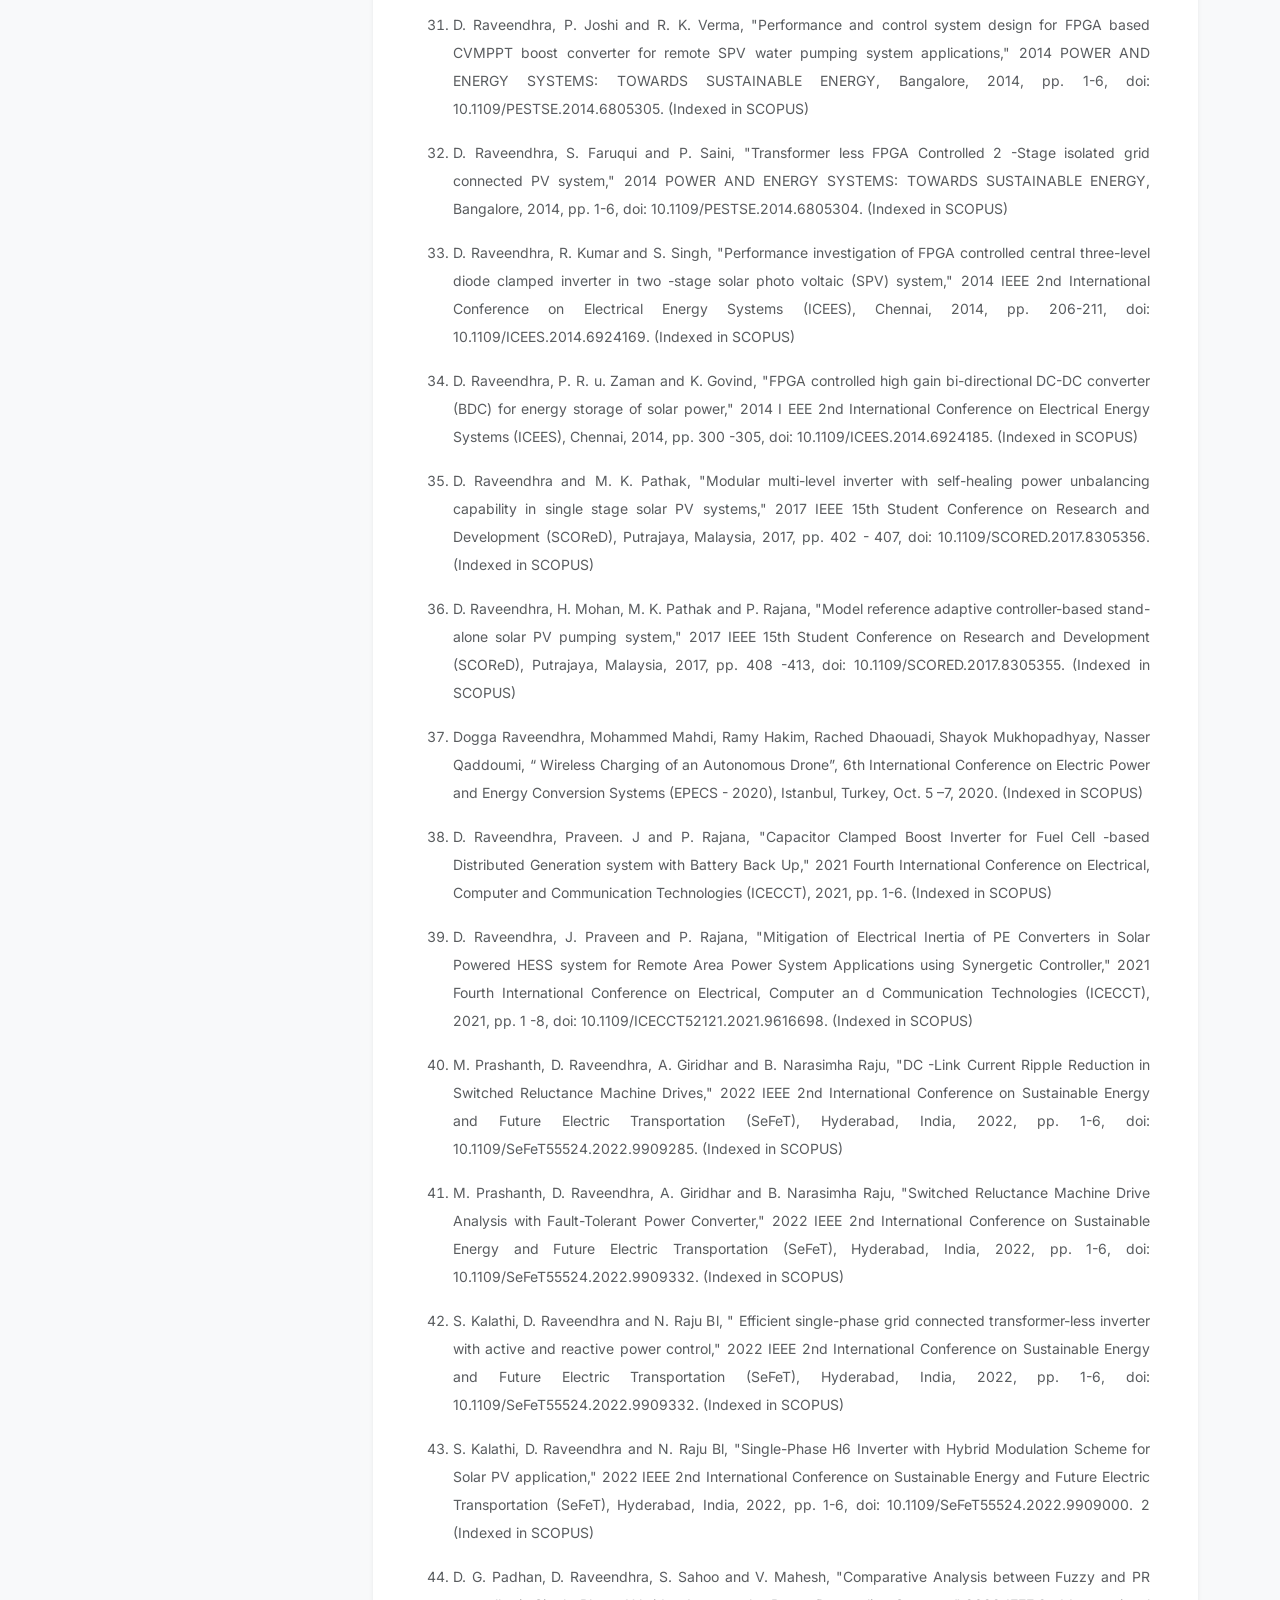
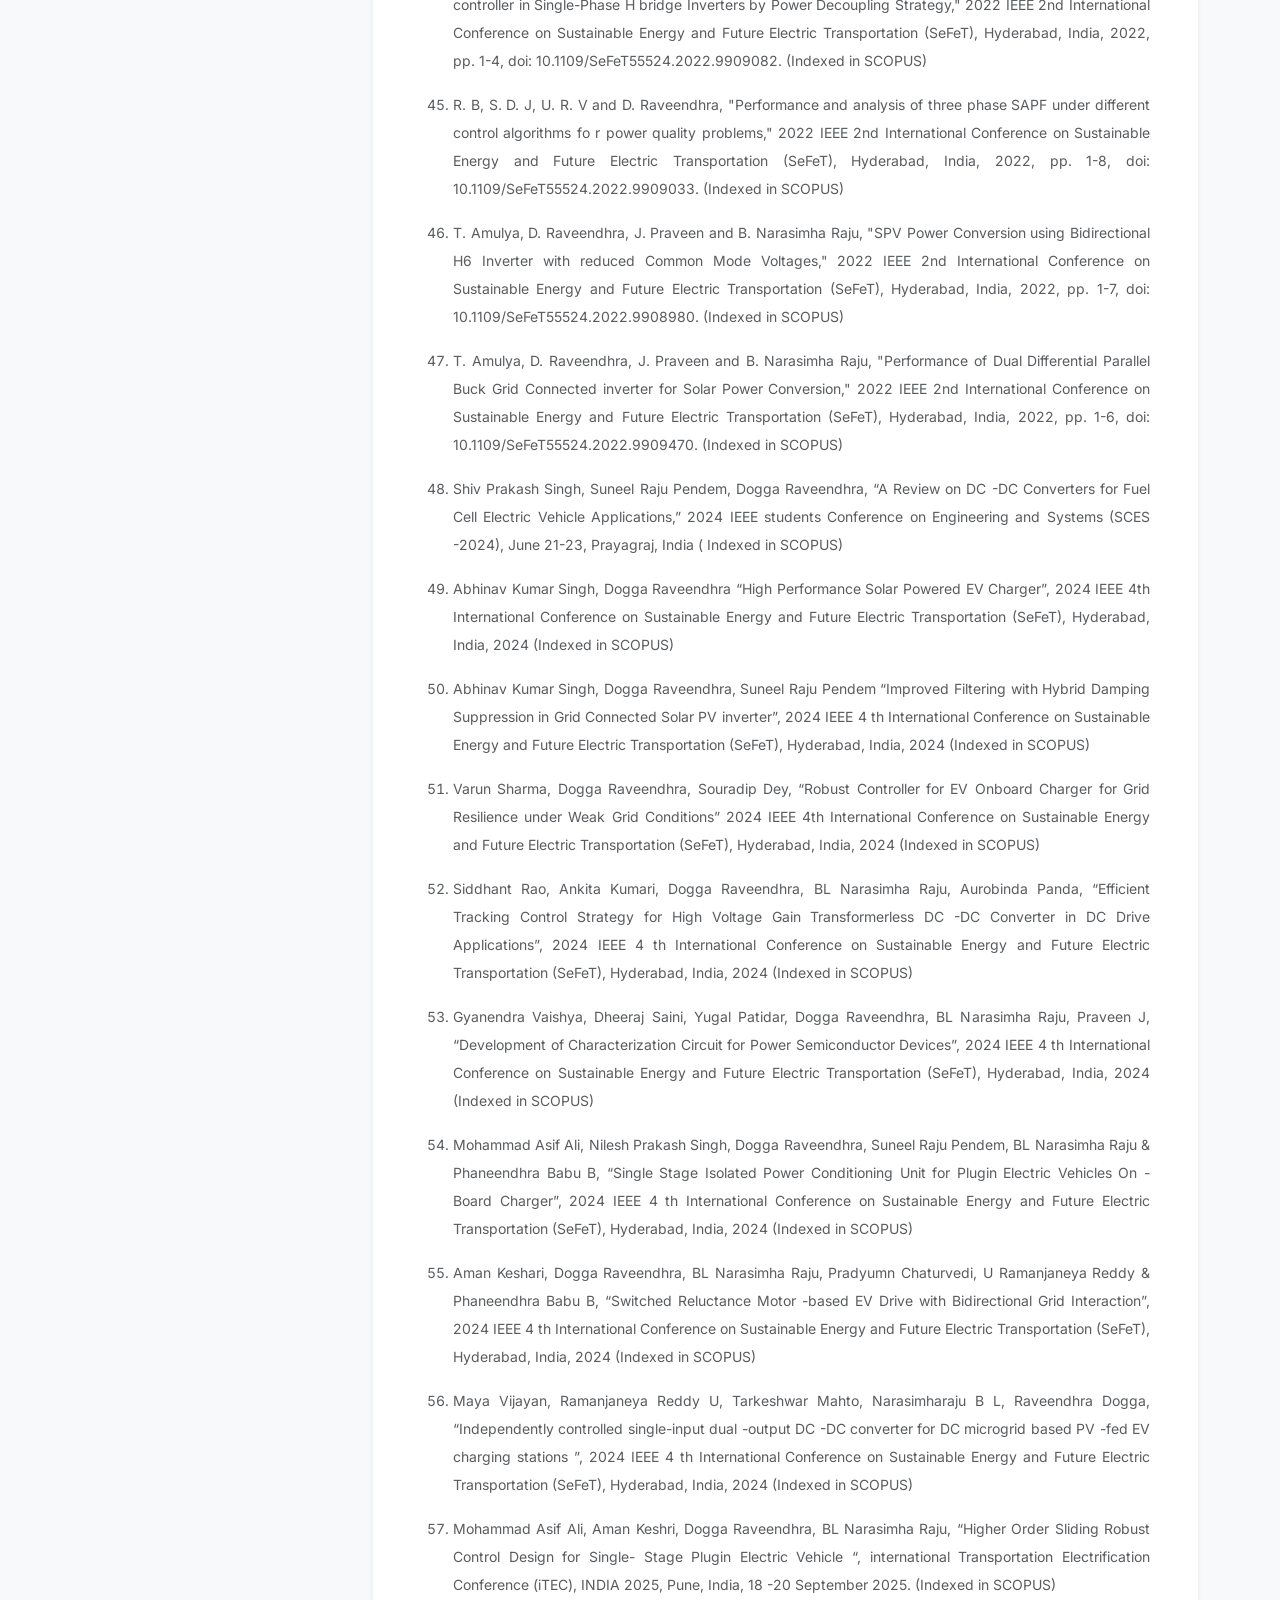
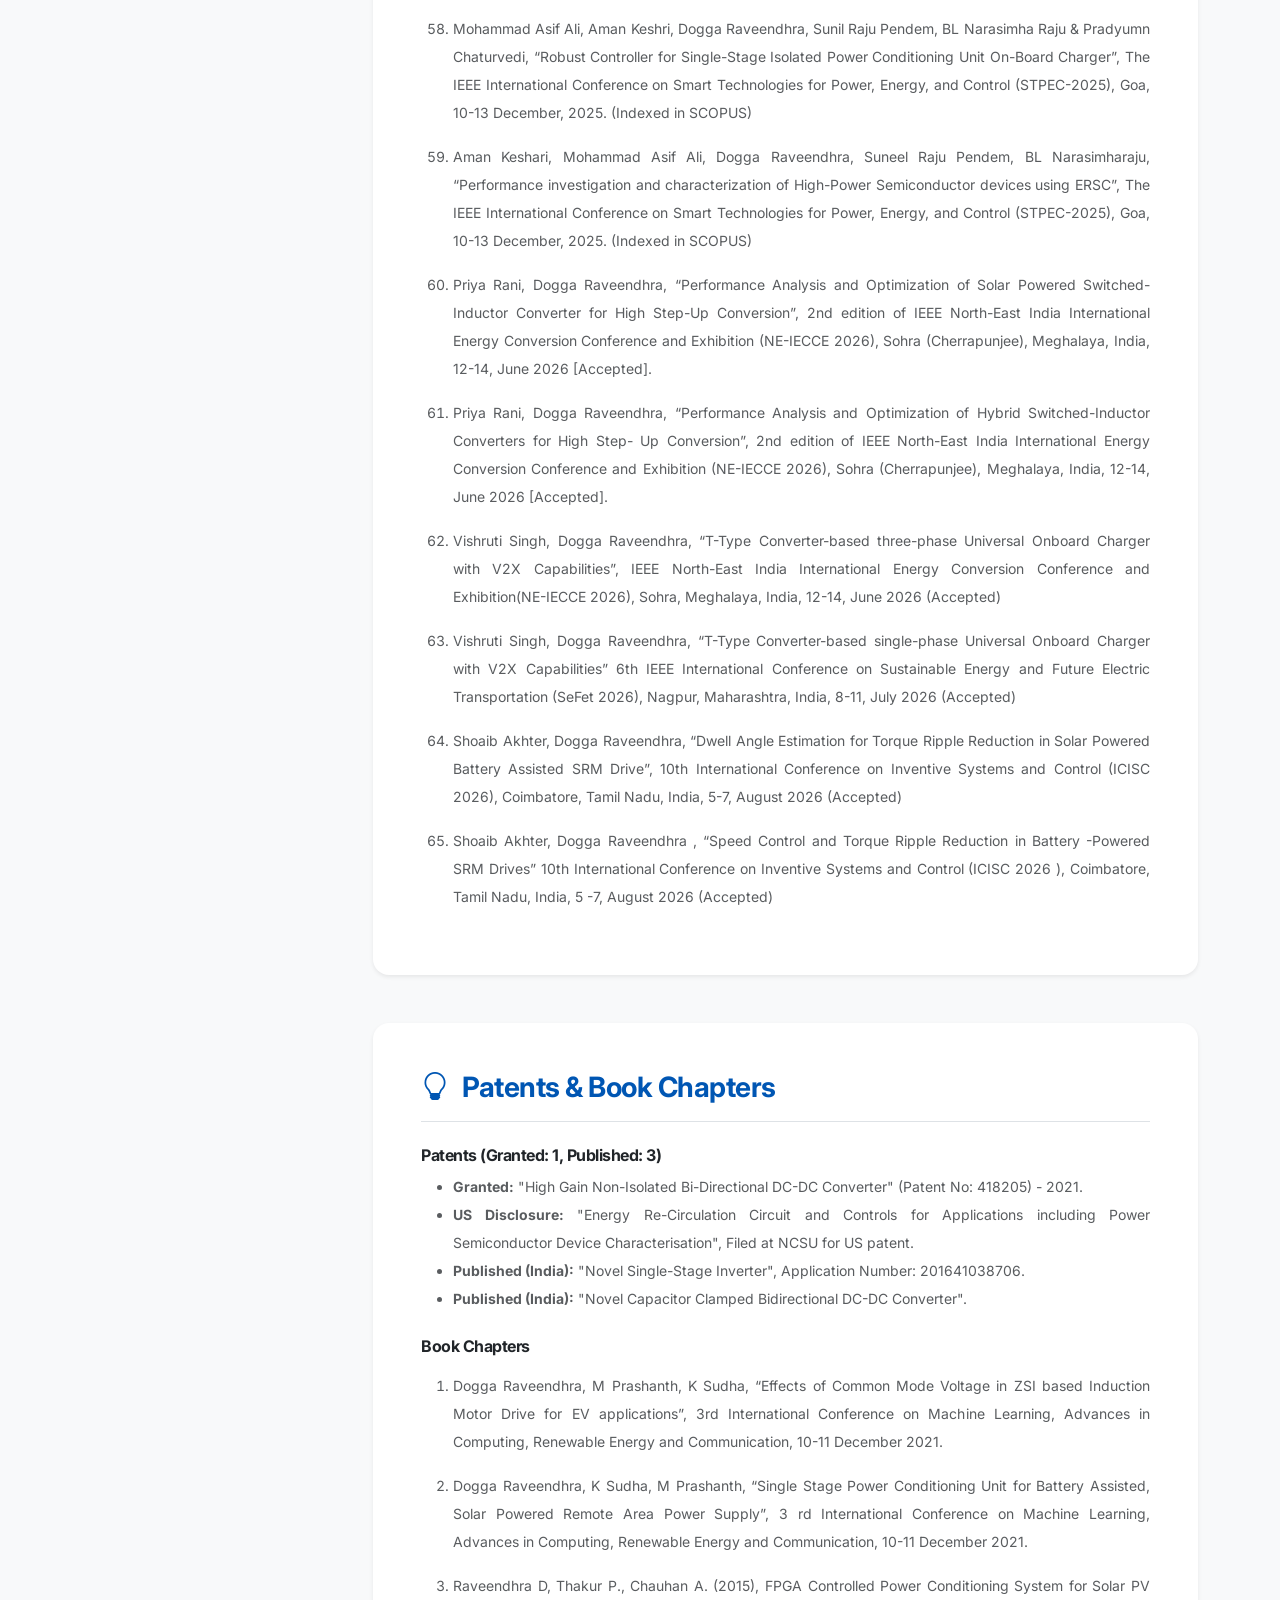
==== commit 19473a06: "Add Prototypes Developed section to index.html with slide deck images and download link" ====
--- a/index.html
+++ b/index.html
@@ -35,6 +35,17 @@
             color: #0d6efd !important;
             transition: color 0.2s ease-in-out;
         }
+    
+        .hover-card {
+            transition: transform 0.25s ease-in-out, box-shadow 0.25s ease-in-out;
+        }
+        .hover-card:hover {
+            transform: translateY(-5px);
+            box-shadow: 0 .5rem 1.5rem rgba(0,0,0,.15)!important;
+        }
+        .xs-text {
+            font-size: 0.75rem;
+        }
     </style>
 </head>
 <body class="bg-light">
@@ -111,6 +122,7 @@
                         <a class="list-group-item list-group-item-action fw-medium py-3 border-0" href="#experience"><i class="bi bi-briefcase me-2"></i> Work Experience</a>
                         <a class="list-group-item list-group-item-action fw-medium py-3 border-0" href="#roles"><i class="bi bi-diagram-3 me-2"></i> Administrative Roles</a>
                         <a class="list-group-item list-group-item-action fw-medium py-3 border-0" href="#projects"><i class="bi bi-cpu me-2"></i> Projects & Grants</a>
+                        <a class="list-group-item list-group-item-action fw-medium py-3 border-0" href="#prototypes"><i class="bi bi-images me-2"></i> Prototypes Developed</a>
                         <a class="list-group-item list-group-item-action fw-medium py-3 border-0" href="#publications"><i class="bi bi-journal-text me-2"></i> Publications</a>
                         <a class="list-group-item list-group-item-action fw-medium py-3 border-0" href="#patents"><i class="bi bi-lightbulb me-2"></i> Patents & Books</a>
                         <a class="list-group-item list-group-item-action fw-medium py-3 border-0" href="#awards"><i class="bi bi-trophy me-2"></i> Awards</a>
@@ -330,6 +342,319 @@
                                     </tr>
                                 </tbody>
                             </table>
+                        </div>
+                    </section>
+
+                    
+                    <!-- Prototypes Developed -->
+                    <section id="prototypes" class="bg-white p-5 rounded-4 shadow-sm mb-5">
+                        <div class="d-flex flex-column flex-md-row justify-content-between align-items-md-center border-bottom pb-3 mb-4">
+                            <h3 class="fw-bold mb-2 mb-md-0 text-primary"><i class="bi bi-images me-2"></i> Prototypes Developed</h3>
+                            <a href="1_Research_Dogga_Raveendhra_NITW_V3.pptx" class="btn btn-outline-primary btn-sm rounded-pill px-3" download>
+                                <i class="bi bi-download me-1"></i> Download PPTX Deck
+                            </a>
+                        </div>
+                        
+                        <p class="text-muted small mb-4">
+                            Below is the full research presentation showcasing the hardware prototypes, experimental setups, control systems, and converter topologies developed by Dr. Dogga Raveendhra during research stints across various universities (IIT Roorkee, NC State University, American University of Sharjah, MNNIT). Click on any slide to enlarge it.
+                        </p>
+                        
+                        <div class="row">
+                            
+                            <div class="col-md-6 col-lg-4 mb-4">
+                                <div class="card h-100 border-0 shadow-sm overflow-hidden hover-card" style="cursor: pointer;" onclick="openSlideLightbox(1)">
+                                    <div class="position-relative">
+                                        <img src="1_Research_Dogga_Raveendhra_NITW_V3/Slide1.JPG" class="card-img-top border-bottom" alt="Research Keynote Slide" style="height: 180px; object-fit: cover;">
+                                        <div class="position-absolute top-0 end-0 bg-primary text-white px-2 py-1 m-2 rounded small fw-bold">
+                                            Slide 1
+                                        </div>
+                                    </div>
+                                    <div class="card-body p-3">
+                                        <h6 class="card-title fw-bold text-dark mb-1 small text-truncate">Research Keynote Slide</h6>
+                                        <p class="text-muted mb-0 xs-text"><i class="bi bi-zoom-in me-1"></i> Click to expand</p>
+                                    </div>
+                                </div>
+                            </div>
+                            <div class="col-md-6 col-lg-4 mb-4">
+                                <div class="card h-100 border-0 shadow-sm overflow-hidden hover-card" style="cursor: pointer;" onclick="openSlideLightbox(2)">
+                                    <div class="position-relative">
+                                        <img src="1_Research_Dogga_Raveendhra_NITW_V3/Slide2.JPG" class="card-img-top border-bottom" alt="EV Two-Wheeler Converter Setup" style="height: 180px; object-fit: cover;">
+                                        <div class="position-absolute top-0 end-0 bg-primary text-white px-2 py-1 m-2 rounded small fw-bold">
+                                            Slide 2
+                                        </div>
+                                    </div>
+                                    <div class="card-body p-3">
+                                        <h6 class="card-title fw-bold text-dark mb-1 small text-truncate">EV Two-Wheeler Converter Setup</h6>
+                                        <p class="text-muted mb-0 xs-text"><i class="bi bi-zoom-in me-1"></i> Click to expand</p>
+                                    </div>
+                                </div>
+                            </div>
+                            <div class="col-md-6 col-lg-4 mb-4">
+                                <div class="card h-100 border-0 shadow-sm overflow-hidden hover-card" style="cursor: pointer;" onclick="openSlideLightbox(3)">
+                                    <div class="position-relative">
+                                        <img src="1_Research_Dogga_Raveendhra_NITW_V3/Slide3.JPG" class="card-img-top border-bottom" alt="Supercapacitor Characterization Loop" style="height: 180px; object-fit: cover;">
+                                        <div class="position-absolute top-0 end-0 bg-primary text-white px-2 py-1 m-2 rounded small fw-bold">
+                                            Slide 3
+                                        </div>
+                                    </div>
+                                    <div class="card-body p-3">
+                                        <h6 class="card-title fw-bold text-dark mb-1 small text-truncate">Supercapacitor Characterization Loop</h6>
+                                        <p class="text-muted mb-0 xs-text"><i class="bi bi-zoom-in me-1"></i> Click to expand</p>
+                                    </div>
+                                </div>
+                            </div>
+                            <div class="col-md-6 col-lg-4 mb-4">
+                                <div class="card h-100 border-0 shadow-sm overflow-hidden hover-card" style="cursor: pointer;" onclick="openSlideLightbox(4)">
+                                    <div class="position-relative">
+                                        <img src="1_Research_Dogga_Raveendhra_NITW_V3/Slide4.JPG" class="card-img-top border-bottom" alt="LC Impedance Source Bidirectional Converter" style="height: 180px; object-fit: cover;">
+                                        <div class="position-absolute top-0 end-0 bg-primary text-white px-2 py-1 m-2 rounded small fw-bold">
+                                            Slide 4
+                                        </div>
+                                    </div>
+                                    <div class="card-body p-3">
+                                        <h6 class="card-title fw-bold text-dark mb-1 small text-truncate">LC Impedance Source Bidirectional Converter</h6>
+                                        <p class="text-muted mb-0 xs-text"><i class="bi bi-zoom-in me-1"></i> Click to expand</p>
+                                    </div>
+                                </div>
+                            </div>
+                            <div class="col-md-6 col-lg-4 mb-4">
+                                <div class="card h-100 border-0 shadow-sm overflow-hidden hover-card" style="cursor: pointer;" onclick="openSlideLightbox(5)">
+                                    <div class="position-relative">
+                                        <img src="1_Research_Dogga_Raveendhra_NITW_V3/Slide5.JPG" class="card-img-top border-bottom" alt="Solar PV Inverter with Intrinsic Boost" style="height: 180px; object-fit: cover;">
+                                        <div class="position-absolute top-0 end-0 bg-primary text-white px-2 py-1 m-2 rounded small fw-bold">
+                                            Slide 5
+                                        </div>
+                                    </div>
+                                    <div class="card-body p-3">
+                                        <h6 class="card-title fw-bold text-dark mb-1 small text-truncate">Solar PV Inverter with Intrinsic Boost</h6>
+                                        <p class="text-muted mb-0 xs-text"><i class="bi bi-zoom-in me-1"></i> Click to expand</p>
+                                    </div>
+                                </div>
+                            </div>
+                            <div class="col-md-6 col-lg-4 mb-4">
+                                <div class="card h-100 border-0 shadow-sm overflow-hidden hover-card" style="cursor: pointer;" onclick="openSlideLightbox(6)">
+                                    <div class="position-relative">
+                                        <img src="1_Research_Dogga_Raveendhra_NITW_V3/Slide6.JPG" class="card-img-top border-bottom" alt="Universal Charger Development" style="height: 180px; object-fit: cover;">
+                                        <div class="position-absolute top-0 end-0 bg-primary text-white px-2 py-1 m-2 rounded small fw-bold">
+                                            Slide 6
+                                        </div>
+                                    </div>
+                                    <div class="card-body p-3">
+                                        <h6 class="card-title fw-bold text-dark mb-1 small text-truncate">Universal Charger Development</h6>
+                                        <p class="text-muted mb-0 xs-text"><i class="bi bi-zoom-in me-1"></i> Click to expand</p>
+                                    </div>
+                                </div>
+                            </div>
+                            <div class="col-md-6 col-lg-4 mb-4">
+                                <div class="card h-100 border-0 shadow-sm overflow-hidden hover-card" style="cursor: pointer;" onclick="openSlideLightbox(7)">
+                                    <div class="position-relative">
+                                        <img src="1_Research_Dogga_Raveendhra_NITW_V3/Slide7.JPG" class="card-img-top border-bottom" alt="Supercapacitor Characterization Setup" style="height: 180px; object-fit: cover;">
+                                        <div class="position-absolute top-0 end-0 bg-primary text-white px-2 py-1 m-2 rounded small fw-bold">
+                                            Slide 7
+                                        </div>
+                                    </div>
+                                    <div class="card-body p-3">
+                                        <h6 class="card-title fw-bold text-dark mb-1 small text-truncate">Supercapacitor Characterization Setup</h6>
+                                        <p class="text-muted mb-0 xs-text"><i class="bi bi-zoom-in me-1"></i> Click to expand</p>
+                                    </div>
+                                </div>
+                            </div>
+                            <div class="col-md-6 col-lg-4 mb-4">
+                                <div class="card h-100 border-0 shadow-sm overflow-hidden hover-card" style="cursor: pointer;" onclick="openSlideLightbox(8)">
+                                    <div class="position-relative">
+                                        <img src="1_Research_Dogga_Raveendhra_NITW_V3/Slide8.JPG" class="card-img-top border-bottom" alt="HESS for EVs Lab Setup" style="height: 180px; object-fit: cover;">
+                                        <div class="position-absolute top-0 end-0 bg-primary text-white px-2 py-1 m-2 rounded small fw-bold">
+                                            Slide 8
+                                        </div>
+                                    </div>
+                                    <div class="card-body p-3">
+                                        <h6 class="card-title fw-bold text-dark mb-1 small text-truncate">HESS for EVs Lab Setup</h6>
+                                        <p class="text-muted mb-0 xs-text"><i class="bi bi-zoom-in me-1"></i> Click to expand</p>
+                                    </div>
+                                </div>
+                            </div>
+                            <div class="col-md-6 col-lg-4 mb-4">
+                                <div class="card h-100 border-0 shadow-sm overflow-hidden hover-card" style="cursor: pointer;" onclick="openSlideLightbox(9)">
+                                    <div class="position-relative">
+                                        <img src="1_Research_Dogga_Raveendhra_NITW_V3/Slide9.JPG" class="card-img-top border-bottom" alt="200kW SiC Inverter Layout & Setup" style="height: 180px; object-fit: cover;">
+                                        <div class="position-absolute top-0 end-0 bg-primary text-white px-2 py-1 m-2 rounded small fw-bold">
+                                            Slide 9
+                                        </div>
+                                    </div>
+                                    <div class="card-body p-3">
+                                        <h6 class="card-title fw-bold text-dark mb-1 small text-truncate">200kW SiC Inverter Layout & Setup</h6>
+                                        <p class="text-muted mb-0 xs-text"><i class="bi bi-zoom-in me-1"></i> Click to expand</p>
+                                    </div>
+                                </div>
+                            </div>
+                            <div class="col-md-6 col-lg-4 mb-4">
+                                <div class="card h-100 border-0 shadow-sm overflow-hidden hover-card" style="cursor: pointer;" onclick="openSlideLightbox(10)">
+                                    <div class="position-relative">
+                                        <img src="1_Research_Dogga_Raveendhra_NITW_V3/Slide10.JPG" class="card-img-top border-bottom" alt="200kW SiC Inverter Performance Analysis" style="height: 180px; object-fit: cover;">
+                                        <div class="position-absolute top-0 end-0 bg-primary text-white px-2 py-1 m-2 rounded small fw-bold">
+                                            Slide 10
+                                        </div>
+                                    </div>
+                                    <div class="card-body p-3">
+                                        <h6 class="card-title fw-bold text-dark mb-1 small text-truncate">200kW SiC Inverter Performance Analysis</h6>
+                                        <p class="text-muted mb-0 xs-text"><i class="bi bi-zoom-in me-1"></i> Click to expand</p>
+                                    </div>
+                                </div>
+                            </div>
+                            <div class="col-md-6 col-lg-4 mb-4">
+                                <div class="card h-100 border-0 shadow-sm overflow-hidden hover-card" style="cursor: pointer;" onclick="openSlideLightbox(11)">
+                                    <div class="position-relative">
+                                        <img src="1_Research_Dogga_Raveendhra_NITW_V3/Slide11.JPG" class="card-img-top border-bottom" alt="200kW SiC Inverter Experimental Waveforms" style="height: 180px; object-fit: cover;">
+                                        <div class="position-absolute top-0 end-0 bg-primary text-white px-2 py-1 m-2 rounded small fw-bold">
+                                            Slide 11
+                                        </div>
+                                    </div>
+                                    <div class="card-body p-3">
+                                        <h6 class="card-title fw-bold text-dark mb-1 small text-truncate">200kW SiC Inverter Experimental Waveforms</h6>
+                                        <p class="text-muted mb-0 xs-text"><i class="bi bi-zoom-in me-1"></i> Click to expand</p>
+                                    </div>
+                                </div>
+                            </div>
+                            <div class="col-md-6 col-lg-4 mb-4">
+                                <div class="card h-100 border-0 shadow-sm overflow-hidden hover-card" style="cursor: pointer;" onclick="openSlideLightbox(12)">
+                                    <div class="position-relative">
+                                        <img src="1_Research_Dogga_Raveendhra_NITW_V3/Slide12.JPG" class="card-img-top border-bottom" alt="Transformerless Solar Inverter" style="height: 180px; object-fit: cover;">
+                                        <div class="position-absolute top-0 end-0 bg-primary text-white px-2 py-1 m-2 rounded small fw-bold">
+                                            Slide 12
+                                        </div>
+                                    </div>
+                                    <div class="card-body p-3">
+                                        <h6 class="card-title fw-bold text-dark mb-1 small text-truncate">Transformerless Solar Inverter</h6>
+                                        <p class="text-muted mb-0 xs-text"><i class="bi bi-zoom-in me-1"></i> Click to expand</p>
+                                    </div>
+                                </div>
+                            </div>
+                            <div class="col-md-6 col-lg-4 mb-4">
+                                <div class="card h-100 border-0 shadow-sm overflow-hidden hover-card" style="cursor: pointer;" onclick="openSlideLightbox(13)">
+                                    <div class="position-relative">
+                                        <img src="1_Research_Dogga_Raveendhra_NITW_V3/Slide13.JPG" class="card-img-top border-bottom" alt="Novel Single-Stage Boost Inverter" style="height: 180px; object-fit: cover;">
+                                        <div class="position-absolute top-0 end-0 bg-primary text-white px-2 py-1 m-2 rounded small fw-bold">
+                                            Slide 13
+                                        </div>
+                                    </div>
+                                    <div class="card-body p-3">
+                                        <h6 class="card-title fw-bold text-dark mb-1 small text-truncate">Novel Single-Stage Boost Inverter</h6>
+                                        <p class="text-muted mb-0 xs-text"><i class="bi bi-zoom-in me-1"></i> Click to expand</p>
+                                    </div>
+                                </div>
+                            </div>
+                            <div class="col-md-6 col-lg-4 mb-4">
+                                <div class="card h-100 border-0 shadow-sm overflow-hidden hover-card" style="cursor: pointer;" onclick="openSlideLightbox(14)">
+                                    <div class="position-relative">
+                                        <img src="1_Research_Dogga_Raveendhra_NITW_V3/Slide14.JPG" class="card-img-top border-bottom" alt="200kW SiC Inverter Thermal and Loss Analysis" style="height: 180px; object-fit: cover;">
+                                        <div class="position-absolute top-0 end-0 bg-primary text-white px-2 py-1 m-2 rounded small fw-bold">
+                                            Slide 14
+                                        </div>
+                                    </div>
+                                    <div class="card-body p-3">
+                                        <h6 class="card-title fw-bold text-dark mb-1 small text-truncate">200kW SiC Inverter Thermal and Loss Analysis</h6>
+                                        <p class="text-muted mb-0 xs-text"><i class="bi bi-zoom-in me-1"></i> Click to expand</p>
+                                    </div>
+                                </div>
+                            </div>
+                            <div class="col-md-6 col-lg-4 mb-4">
+                                <div class="card h-100 border-0 shadow-sm overflow-hidden hover-card" style="cursor: pointer;" onclick="openSlideLightbox(15)">
+                                    <div class="position-relative">
+                                        <img src="1_Research_Dogga_Raveendhra_NITW_V3/Slide15.JPG" class="card-img-top border-bottom" alt="Device Characterization Test Circuit" style="height: 180px; object-fit: cover;">
+                                        <div class="position-absolute top-0 end-0 bg-primary text-white px-2 py-1 m-2 rounded small fw-bold">
+                                            Slide 15
+                                        </div>
+                                    </div>
+                                    <div class="card-body p-3">
+                                        <h6 class="card-title fw-bold text-dark mb-1 small text-truncate">Device Characterization Test Circuit</h6>
+                                        <p class="text-muted mb-0 xs-text"><i class="bi bi-zoom-in me-1"></i> Click to expand</p>
+                                    </div>
+                                </div>
+                            </div>
+                            <div class="col-md-6 col-lg-4 mb-4">
+                                <div class="card h-100 border-0 shadow-sm overflow-hidden hover-card" style="cursor: pointer;" onclick="openSlideLightbox(16)">
+                                    <div class="position-relative">
+                                        <img src="1_Research_Dogga_Raveendhra_NITW_V3/Slide16.JPG" class="card-img-top border-bottom" alt="Transformerless Solar PV Converter Performance" style="height: 180px; object-fit: cover;">
+                                        <div class="position-absolute top-0 end-0 bg-primary text-white px-2 py-1 m-2 rounded small fw-bold">
+                                            Slide 16
+                                        </div>
+                                    </div>
+                                    <div class="card-body p-3">
+                                        <h6 class="card-title fw-bold text-dark mb-1 small text-truncate">Transformerless Solar PV Converter Performance</h6>
+                                        <p class="text-muted mb-0 xs-text"><i class="bi bi-zoom-in me-1"></i> Click to expand</p>
+                                    </div>
+                                </div>
+                            </div>
+                            <div class="col-md-6 col-lg-4 mb-4">
+                                <div class="card h-100 border-0 shadow-sm overflow-hidden hover-card" style="cursor: pointer;" onclick="openSlideLightbox(17)">
+                                    <div class="position-relative">
+                                        <img src="1_Research_Dogga_Raveendhra_NITW_V3/Slide17.JPG" class="card-img-top border-bottom" alt="Converter System for Solar Power Generation" style="height: 180px; object-fit: cover;">
+                                        <div class="position-absolute top-0 end-0 bg-primary text-white px-2 py-1 m-2 rounded small fw-bold">
+                                            Slide 17
+                                        </div>
+                                    </div>
+                                    <div class="card-body p-3">
+                                        <h6 class="card-title fw-bold text-dark mb-1 small text-truncate">Converter System for Solar Power Generation</h6>
+                                        <p class="text-muted mb-0 xs-text"><i class="bi bi-zoom-in me-1"></i> Click to expand</p>
+                                    </div>
+                                </div>
+                            </div>
+                            <div class="col-md-6 col-lg-4 mb-4">
+                                <div class="card h-100 border-0 shadow-sm overflow-hidden hover-card" style="cursor: pointer;" onclick="openSlideLightbox(18)">
+                                    <div class="position-relative">
+                                        <img src="1_Research_Dogga_Raveendhra_NITW_V3/Slide18.JPG" class="card-img-top border-bottom" alt="FPGA Controlled Diode Clamped Inverter Board" style="height: 180px; object-fit: cover;">
+                                        <div class="position-absolute top-0 end-0 bg-primary text-white px-2 py-1 m-2 rounded small fw-bold">
+                                            Slide 18
+                                        </div>
+                                    </div>
+                                    <div class="card-body p-3">
+                                        <h6 class="card-title fw-bold text-dark mb-1 small text-truncate">FPGA Controlled Diode Clamped Inverter Board</h6>
+                                        <p class="text-muted mb-0 xs-text"><i class="bi bi-zoom-in me-1"></i> Click to expand</p>
+                                    </div>
+                                </div>
+                            </div>
+                            <div class="col-md-6 col-lg-4 mb-4">
+                                <div class="card h-100 border-0 shadow-sm overflow-hidden hover-card" style="cursor: pointer;" onclick="openSlideLightbox(19)">
+                                    <div class="position-relative">
+                                        <img src="1_Research_Dogga_Raveendhra_NITW_V3/Slide19.JPG" class="card-img-top border-bottom" alt="Multiport Converters for DCMG Applications" style="height: 180px; object-fit: cover;">
+                                        <div class="position-absolute top-0 end-0 bg-primary text-white px-2 py-1 m-2 rounded small fw-bold">
+                                            Slide 19
+                                        </div>
+                                    </div>
+                                    <div class="card-body p-3">
+                                        <h6 class="card-title fw-bold text-dark mb-1 small text-truncate">Multiport Converters for DCMG Applications</h6>
+                                        <p class="text-muted mb-0 xs-text"><i class="bi bi-zoom-in me-1"></i> Click to expand</p>
+                                    </div>
+                                </div>
+                            </div>
+                            <div class="col-md-6 col-lg-4 mb-4">
+                                <div class="card h-100 border-0 shadow-sm overflow-hidden hover-card" style="cursor: pointer;" onclick="openSlideLightbox(20)">
+                                    <div class="position-relative">
+                                        <img src="1_Research_Dogga_Raveendhra_NITW_V3/Slide20.JPG" class="card-img-top border-bottom" alt="Research Vision & Collaboration Summary" style="height: 180px; object-fit: cover;">
+                                        <div class="position-absolute top-0 end-0 bg-primary text-white px-2 py-1 m-2 rounded small fw-bold">
+                                            Slide 20
+                                        </div>
+                                    </div>
+                                    <div class="card-body p-3">
+                                        <h6 class="card-title fw-bold text-dark mb-1 small text-truncate">Research Vision & Collaboration Summary</h6>
+                                        <p class="text-muted mb-0 xs-text"><i class="bi bi-zoom-in me-1"></i> Click to expand</p>
+                                    </div>
+                                </div>
+                            </div>
+                            <div class="col-md-6 col-lg-4 mb-4">
+                                <div class="card h-100 border-0 shadow-sm overflow-hidden hover-card" style="cursor: pointer;" onclick="openSlideLightbox(21)">
+                                    <div class="position-relative">
+                                        <img src="1_Research_Dogga_Raveendhra_NITW_V3/Slide21.JPG" class="card-img-top border-bottom" alt="High-Performance SRM Drive Controller" style="height: 180px; object-fit: cover;">
+                                        <div class="position-absolute top-0 end-0 bg-primary text-white px-2 py-1 m-2 rounded small fw-bold">
+                                            Slide 21
+                                        </div>
+                                    </div>
+                                    <div class="card-body p-3">
+                                        <h6 class="card-title fw-bold text-dark mb-1 small text-truncate">High-Performance SRM Drive Controller</h6>
+                                        <p class="text-muted mb-0 xs-text"><i class="bi bi-zoom-in me-1"></i> Click to expand</p>
+                                    </div>
+                                </div>
+                            </div>
                         </div>
                     </section>
 
@@ -796,6 +1121,27 @@
     </div>
 </footer>
 
+
+    <!-- Slide Lightbox Modal -->
+    <div class="modal fade" id="slideLightboxModal" tabindex="-1" aria-hidden="true" style="background-color: rgba(11, 31, 58, 0.95);">
+        <div class="modal-dialog modal-dialog-centered modal-xl">
+            <div class="modal-content border-0 bg-transparent text-white">
+                <div class="modal-header border-0 pb-0">
+                    <h5 class="modal-title fw-bold text-white fs-5" id="lightboxSlideTitle">Slide Details</h5>
+                    <button type="button" class="btn-close btn-close-white" data-bs-dismiss="modal" aria-label="Close"></button>
+                </div>
+                <div class="modal-body text-center p-4">
+                    <img id="lightboxSlideImg" src="" class="img-fluid rounded-3 shadow-lg border border-secondary border-2" style="max-height: 70vh; width: auto; object-fit: contain;">
+                </div>
+                <div class="modal-footer border-0 d-flex justify-content-between align-items-center">
+                    <button class="btn btn-outline-light rounded-pill px-4" onclick="prevSlide()"><i class="bi bi-chevron-left me-1"></i> Previous</button>
+                    <span id="lightboxSlideIndicator" class="fw-semibold fs-6">Slide 1 of 21</span>
+                    <button class="btn btn-outline-light rounded-pill px-4" onclick="nextSlide()">Next <i class="bi bi-chevron-right ms-1"></i></button>
+                </div>
+            </div>
+        </div>
+    </div>
+
 <!-- Bootstrap 5 JS Bundle with Popper -->
 <script src="https://cdn.jsdelivr.net/npm/bootstrap@5.3.2/dist/js/bootstrap.bundle.min.js"></script>
 
@@ -807,6 +1153,73 @@
         offset: 120
     });
 });
+
+    
+    // Slide Lightbox State
+    let currentSlideIdx = 1;
+    const slideDescriptions = {
+        1: "Research Keynote Slide",
+        2: "EV Two-Wheeler Converter Setup",
+        3: "Supercapacitor Characterization Loop",
+        4: "LC Impedance Source Bidirectional Converter",
+        5: "Solar PV Inverter with Intrinsic Boost",
+        6: "Universal Charger Development",
+        7: "Supercapacitor Characterization Setup",
+        8: "HESS for EVs Lab Setup",
+        9: "200kW SiC Inverter Layout & Setup",
+        10: "200kW SiC Inverter Performance Analysis",
+        11: "200kW SiC Inverter Experimental Waveforms",
+        12: "Transformerless Solar Inverter",
+        13: "Novel Single-Stage Boost Inverter",
+        14: "200kW SiC Inverter Thermal and Loss Analysis",
+        15: "Device Characterization Test Circuit",
+        16: "Transformerless Solar PV Converter Performance",
+        17: "Converter System for Solar Power Generation",
+        18: "FPGA Controlled Diode Clamped Inverter Board",
+        19: "Multiport Converters for DCMG Applications",
+        20: "Research Vision & Collaboration Summary",
+        21: "High-Performance SRM Drive Controller"
+    };
+
+    function openSlideLightbox(idx) {
+        currentSlideIdx = idx;
+        updateLightboxContent();
+        const modal = new bootstrap.Modal(document.getElementById('slideLightboxModal'));
+        modal.show();
+    }
+
+    function prevSlide() {
+        currentSlideIdx = currentSlideIdx > 1 ? currentSlideIdx - 1 : 21;
+        updateLightboxContent();
+    }
+
+    function nextSlide() {
+        currentSlideIdx = currentSlideIdx < 21 ? currentSlideIdx + 1 : 1;
+        updateLightboxContent();
+    }
+
+    function updateLightboxContent() {
+        const img = document.getElementById('lightboxSlideImg');
+        const indicator = document.getElementById('lightboxSlideIndicator');
+        const title = document.getElementById('lightboxSlideTitle');
+        
+        img.src = `1_Research_Dogga_Raveendhra_NITW_V3/Slide${currentSlideIdx}.JPG`;
+        indicator.textContent = `Slide ${currentSlideIdx} of 21`;
+        title.textContent = slideDescriptions[currentSlideIdx] || `Slide ${currentSlideIdx}`;
+    }
+
+    // Keyboard support
+    document.addEventListener('keydown', function(e) {
+        const modalEl = document.getElementById('slideLightboxModal');
+        if (modalEl && modalEl.classList.contains('show')) {
+            if (e.key === 'ArrowLeft') {
+                prevSlide();
+            } else if (e.key === 'ArrowRight') {
+                nextSlide();
+            }
+        }
+    });
+
 </script>
 
 </body>
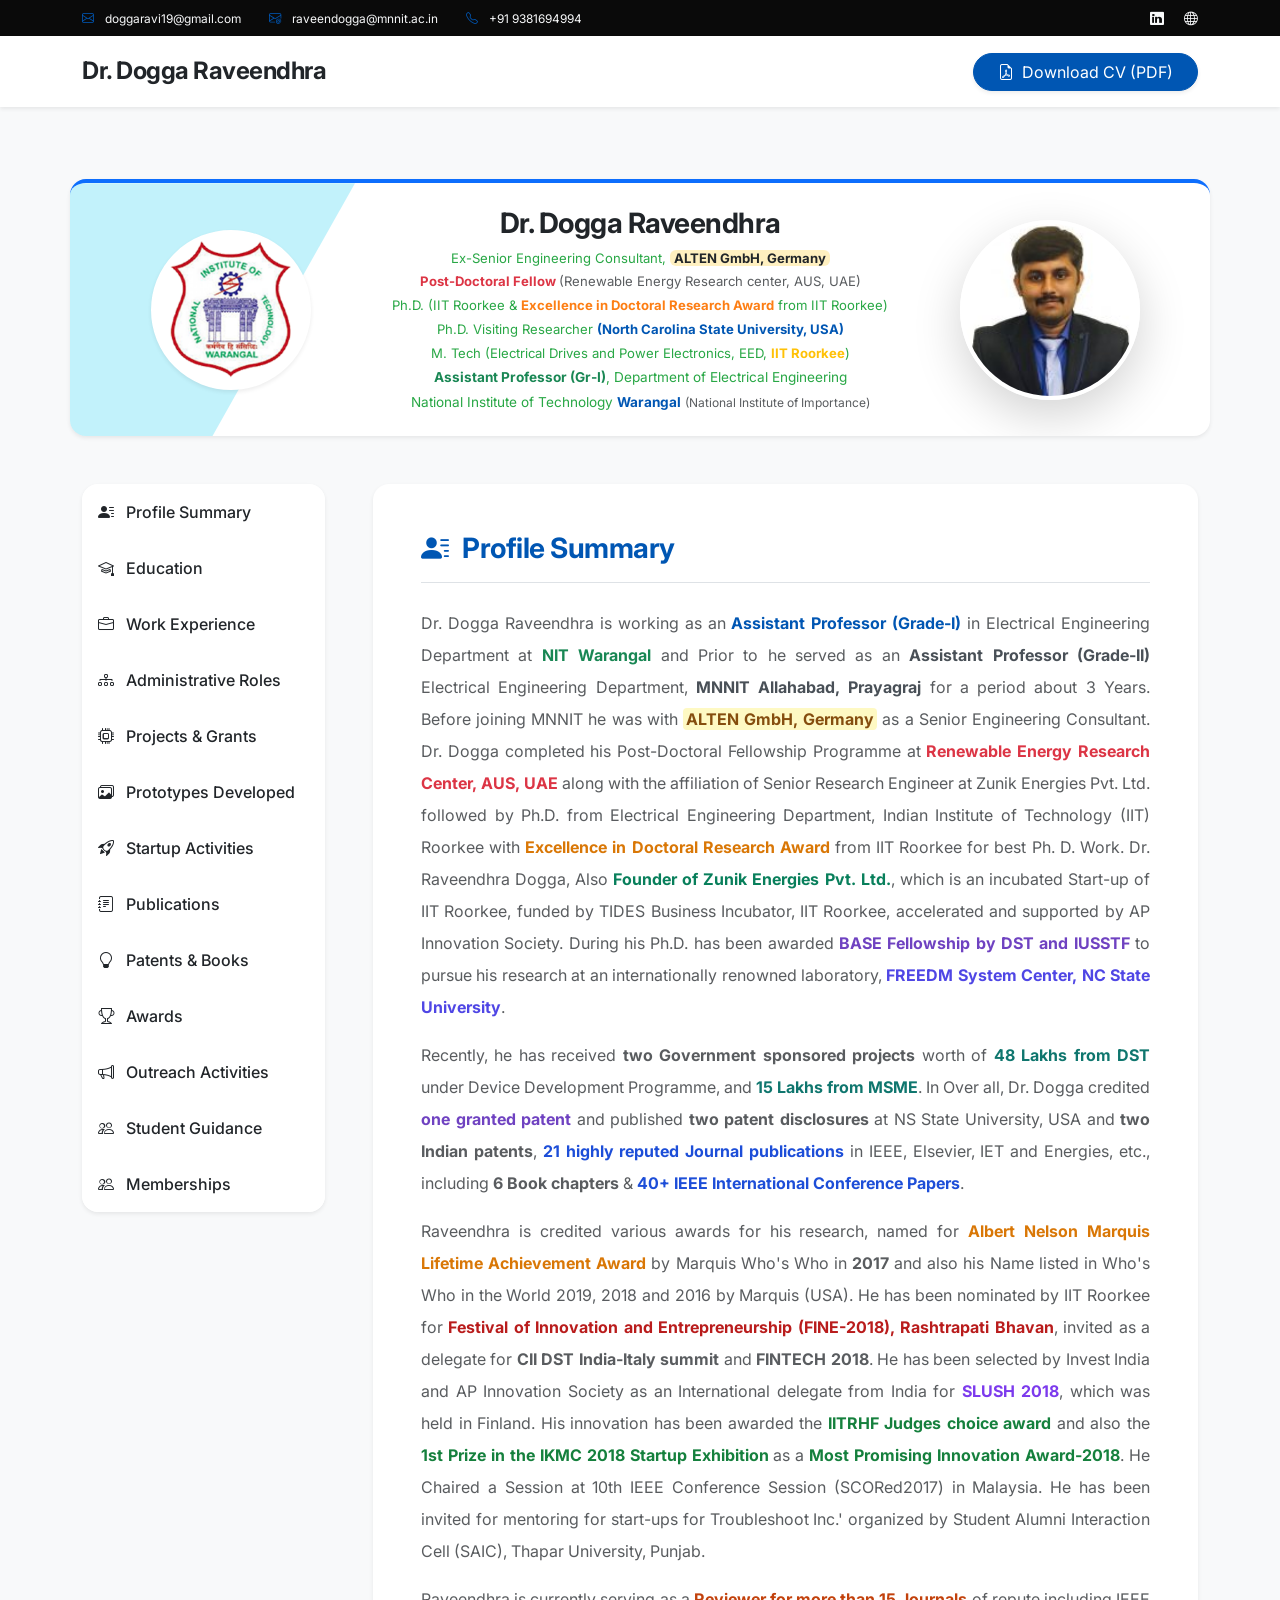
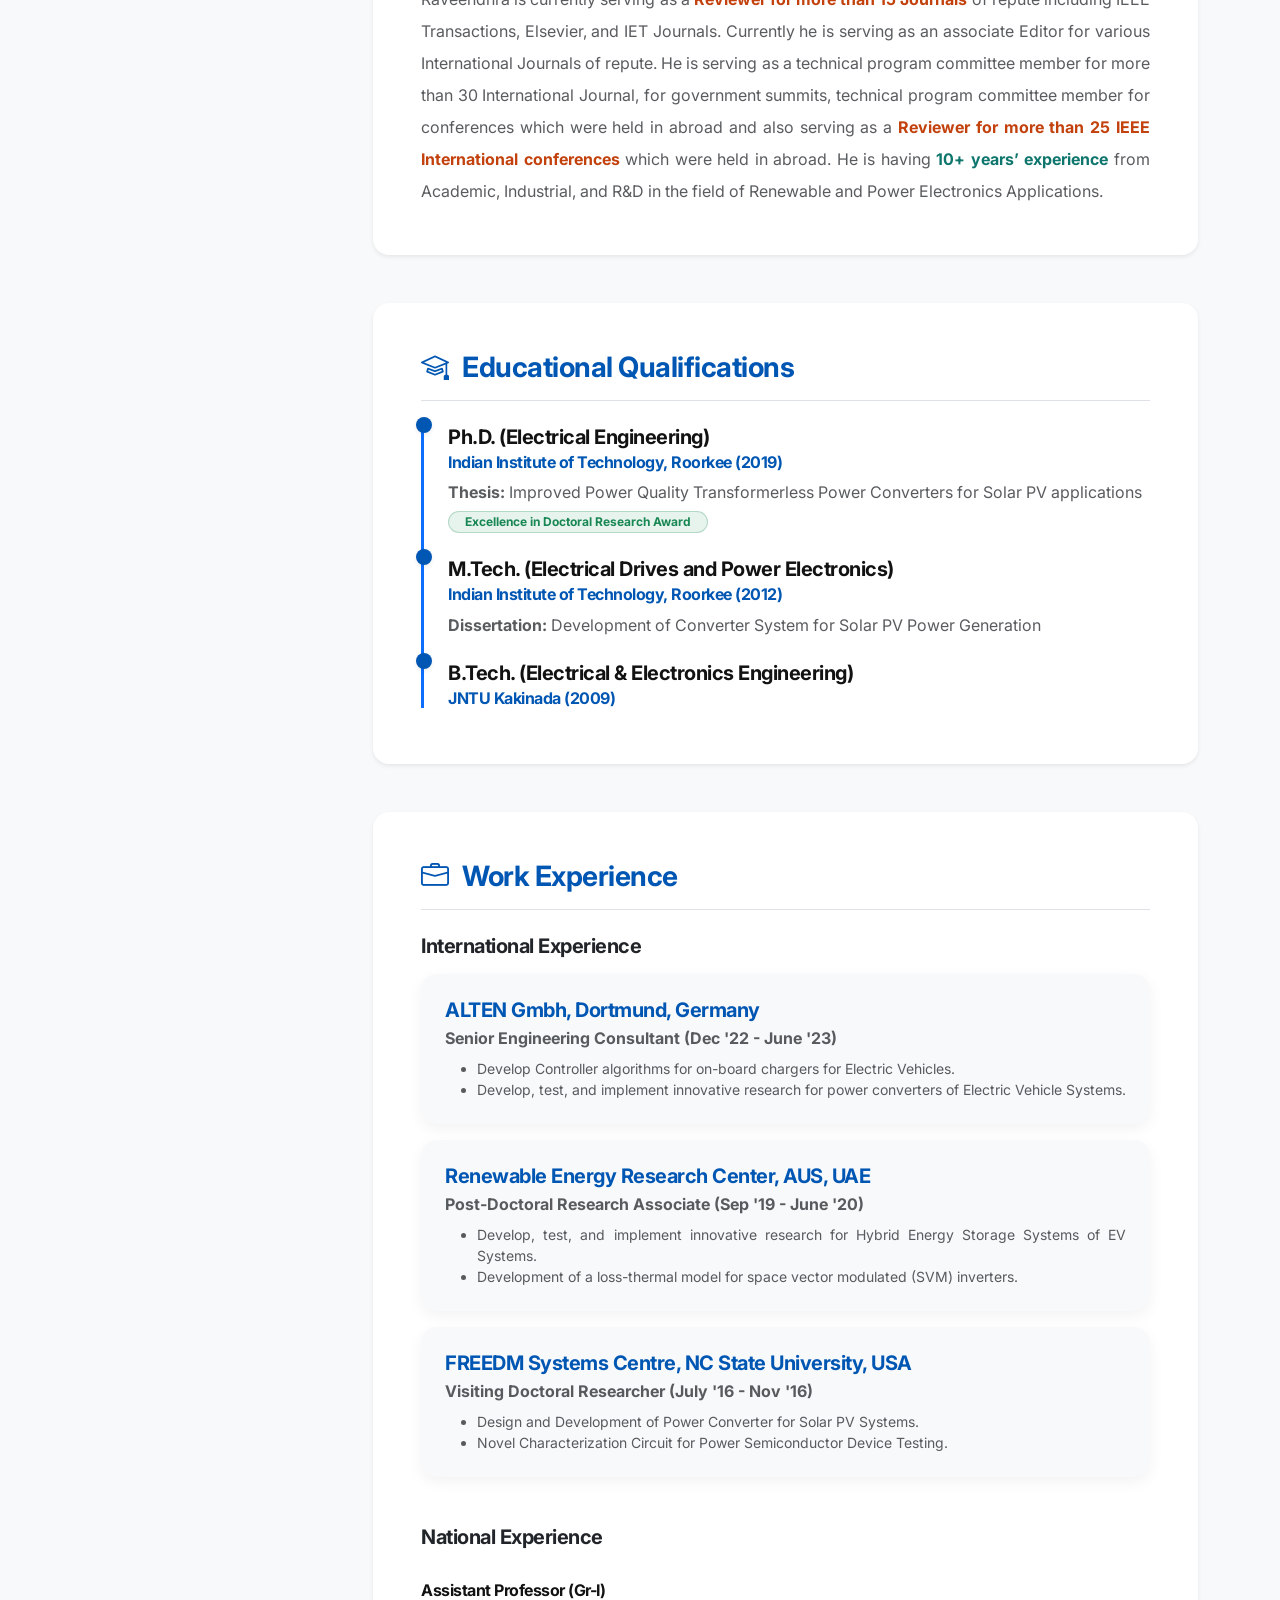
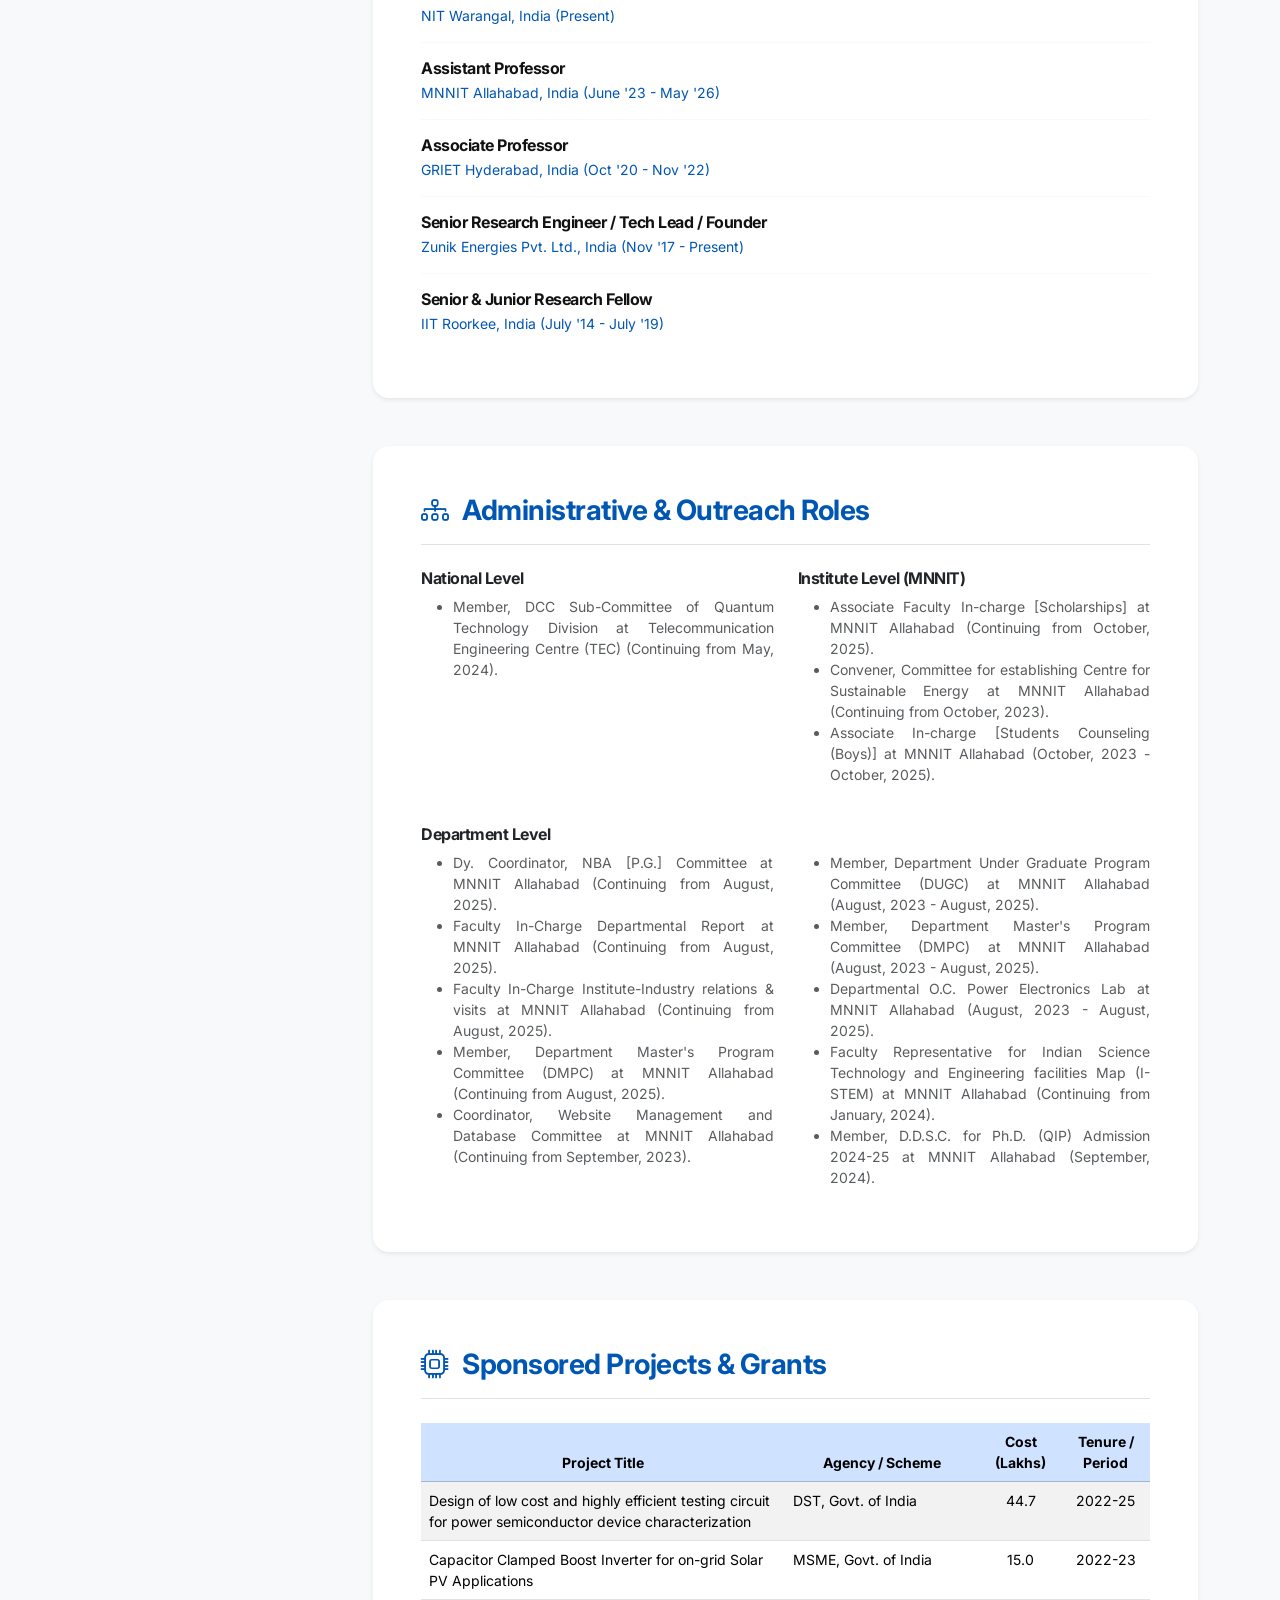
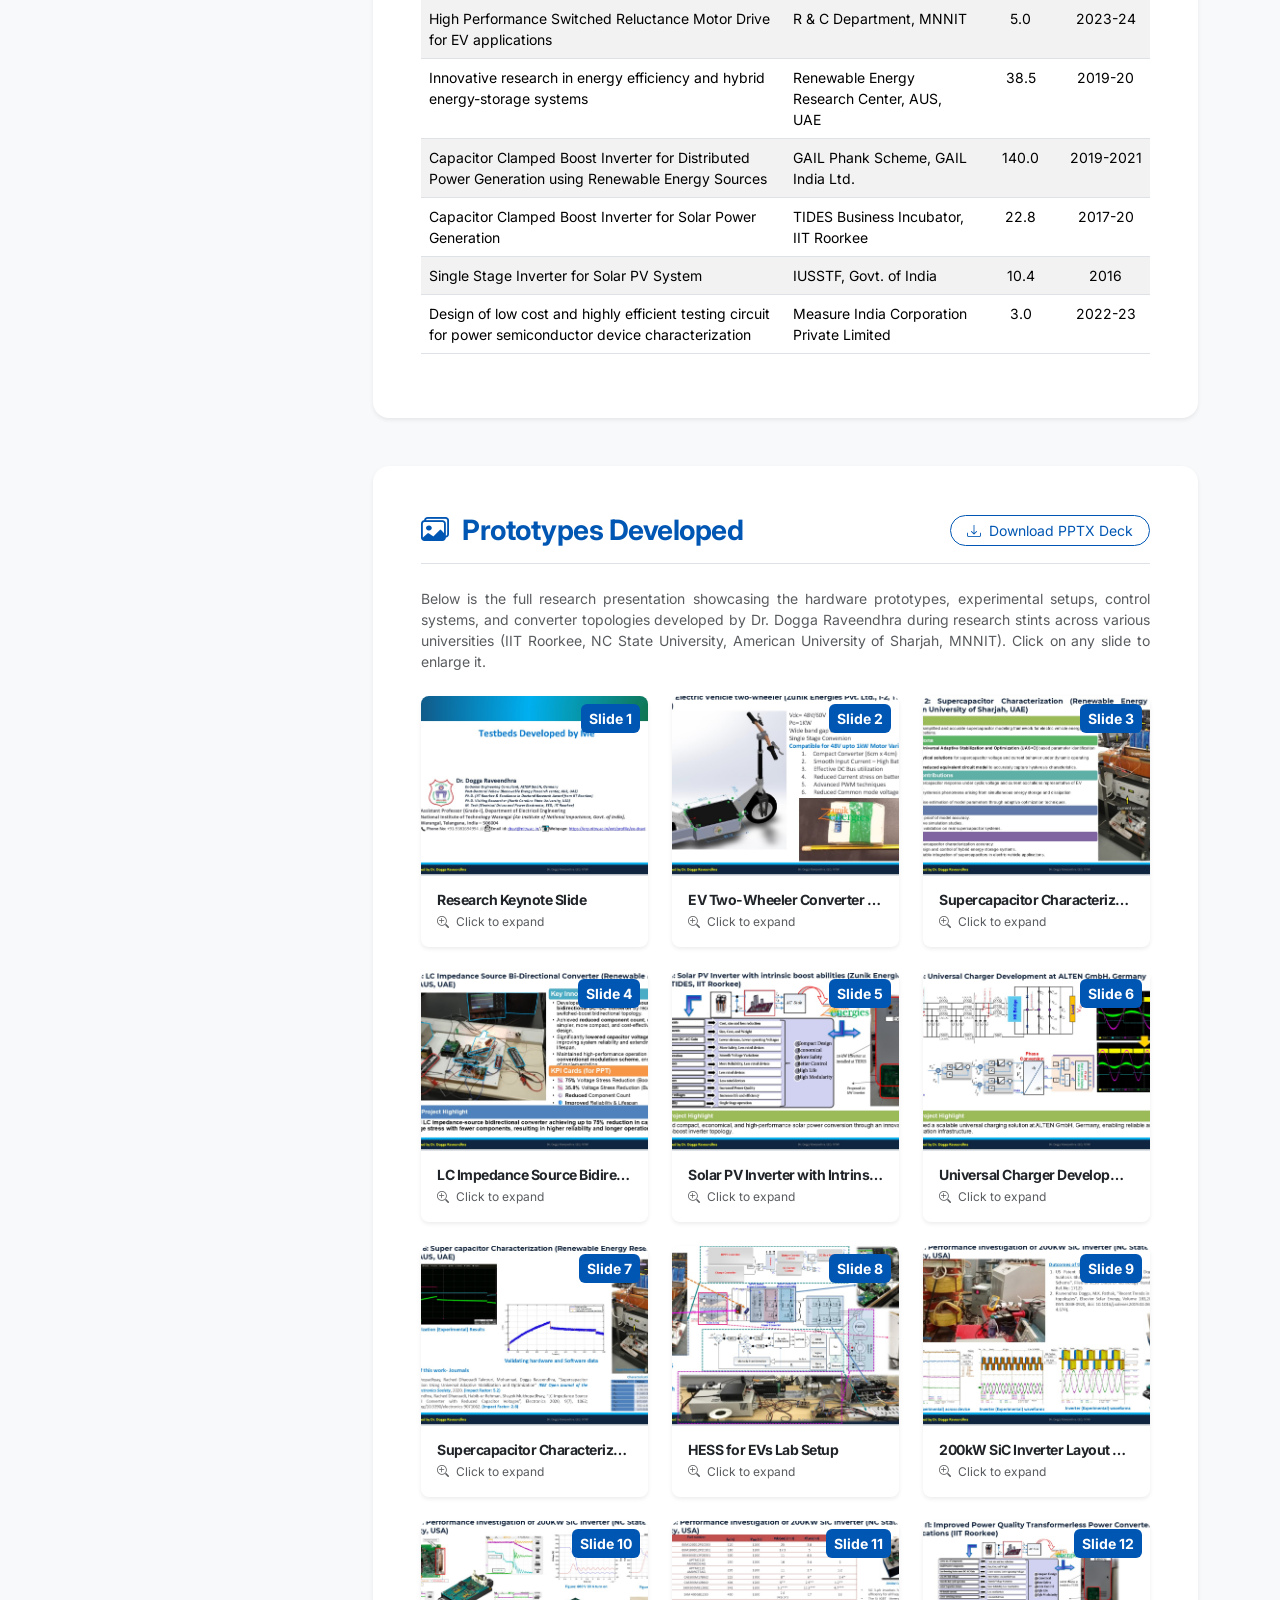
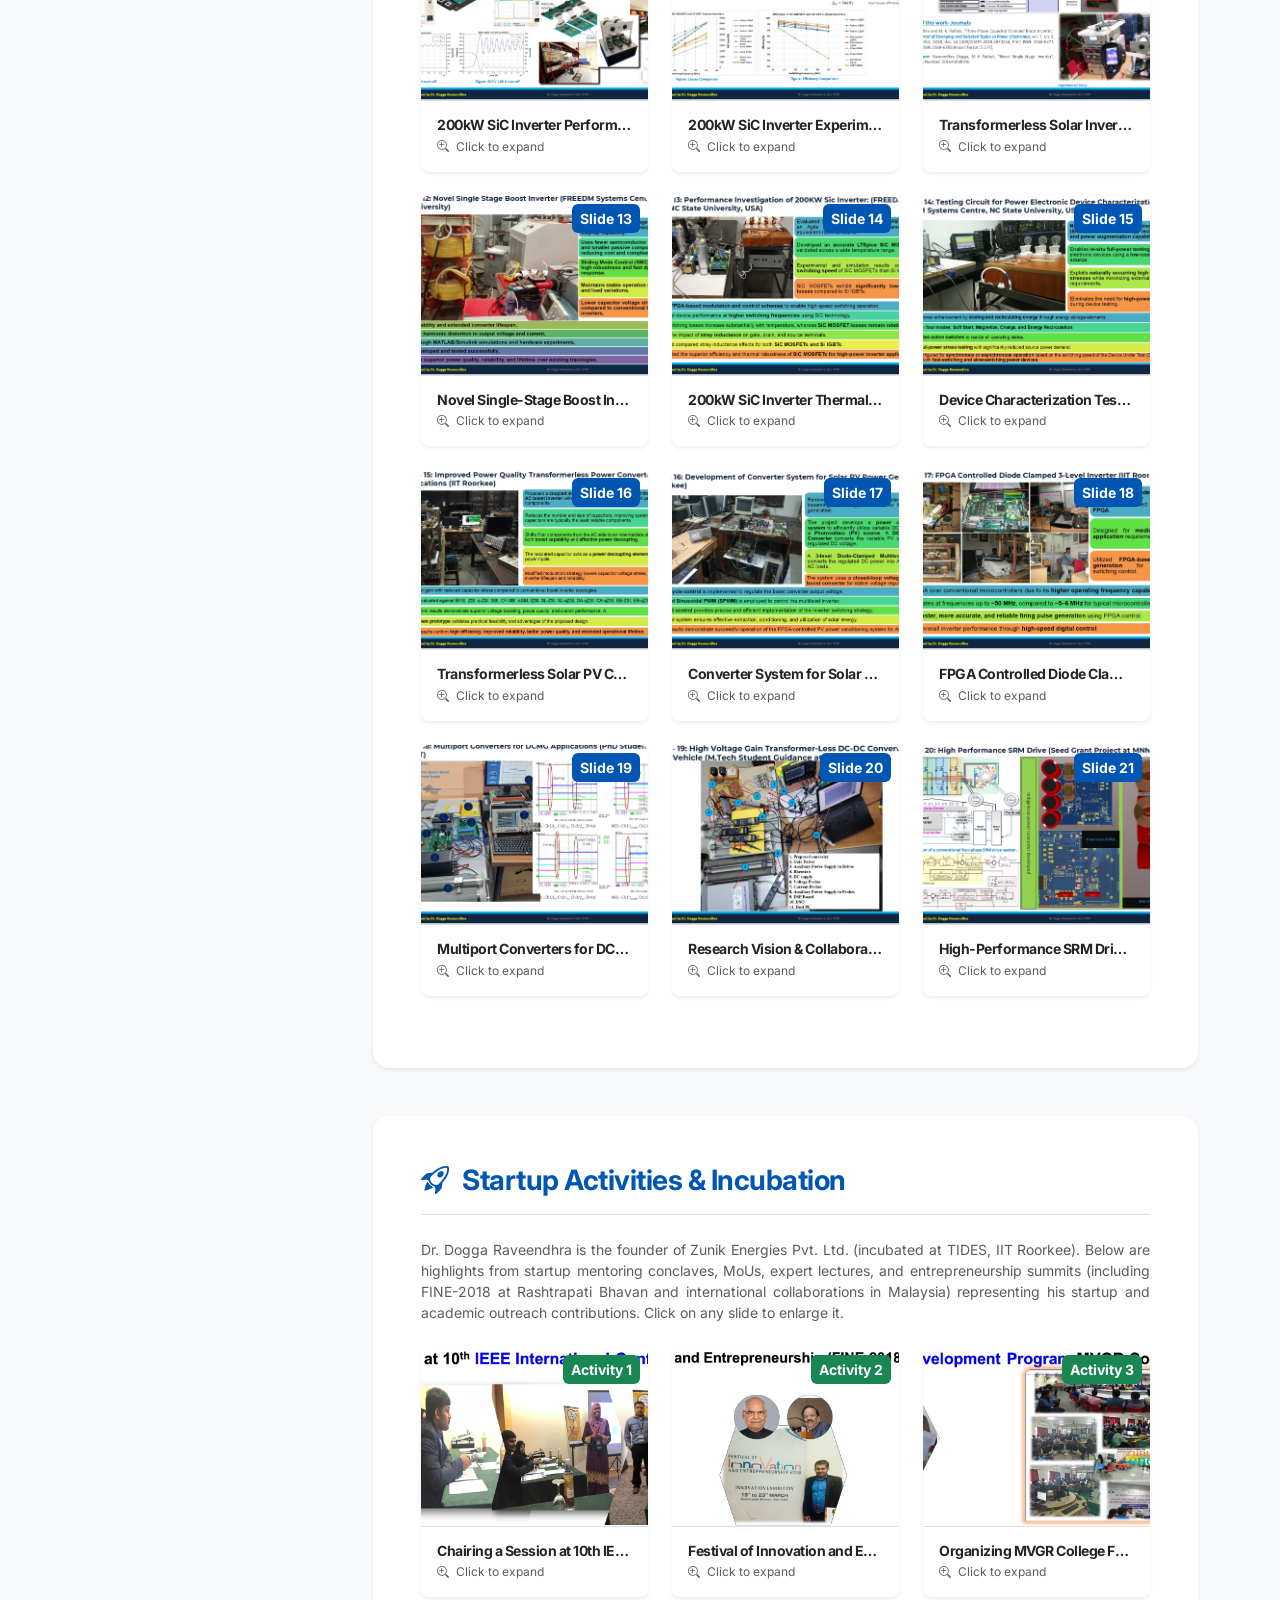
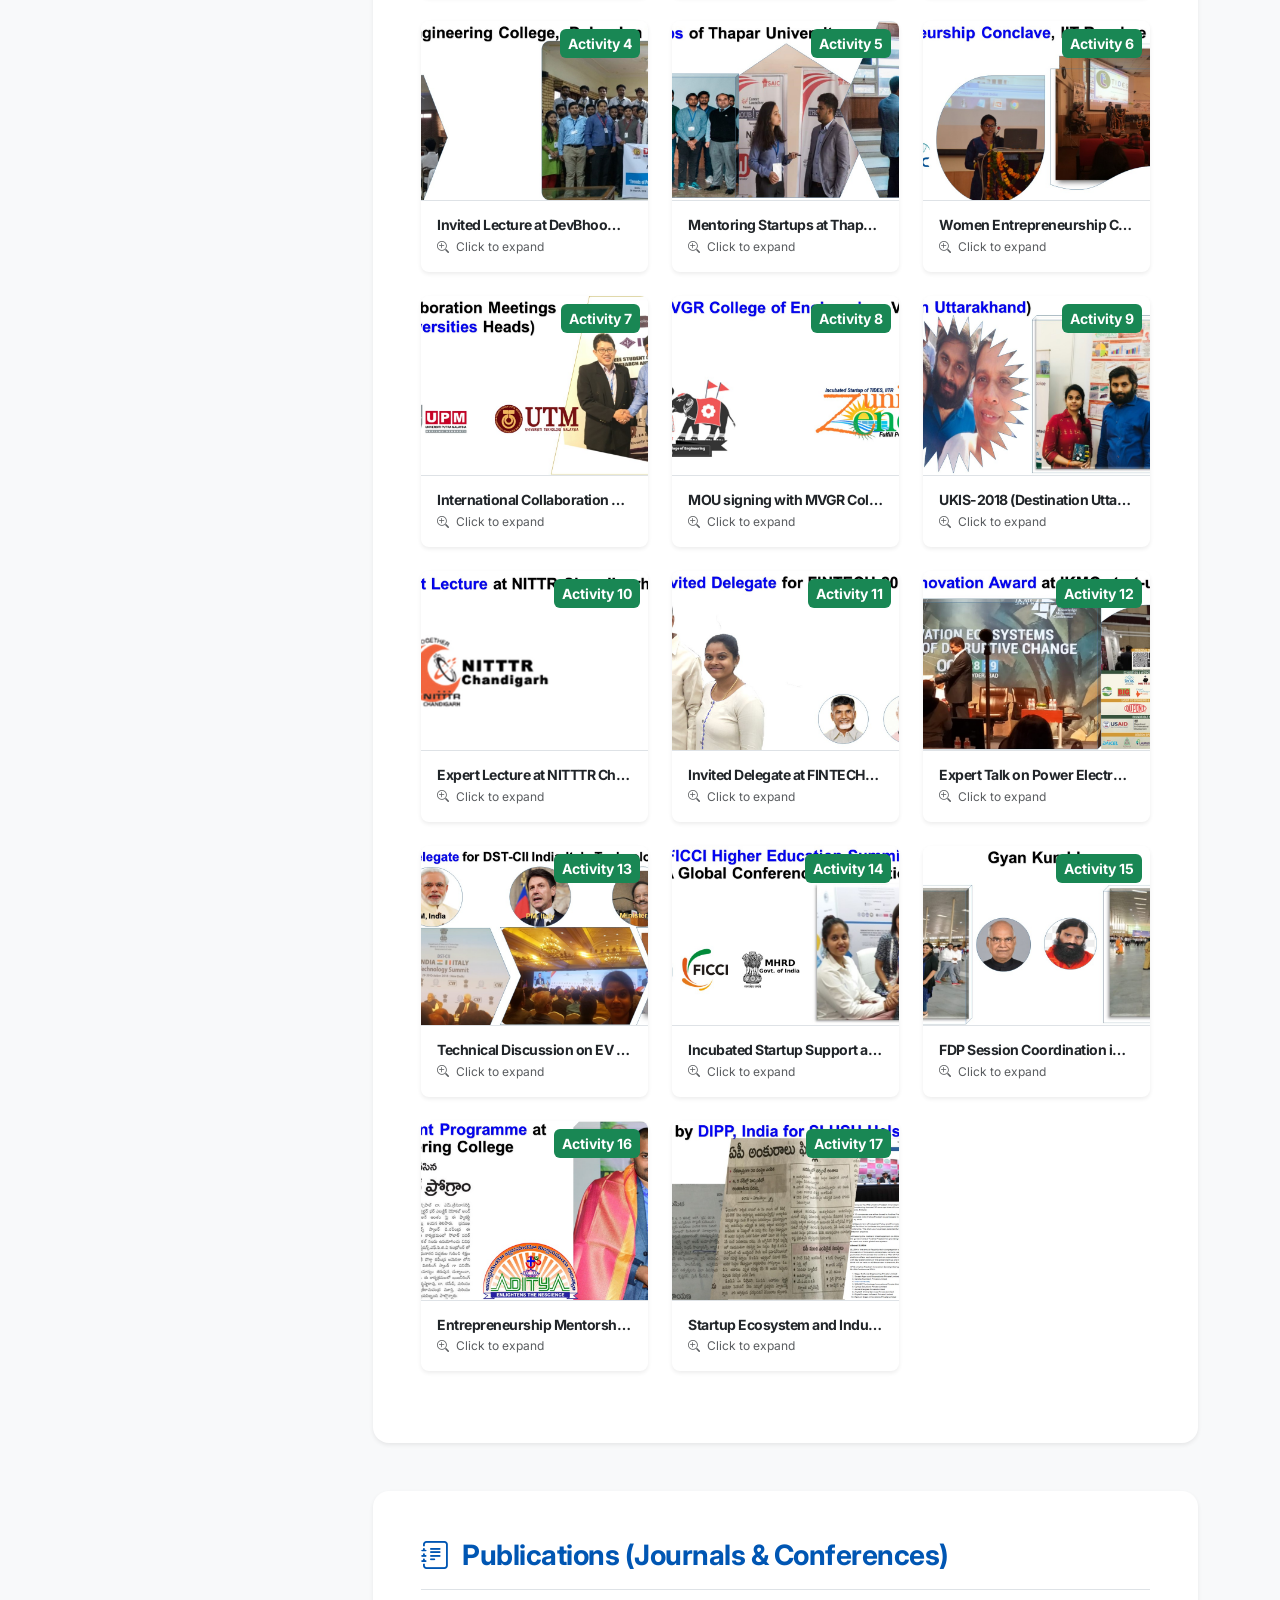
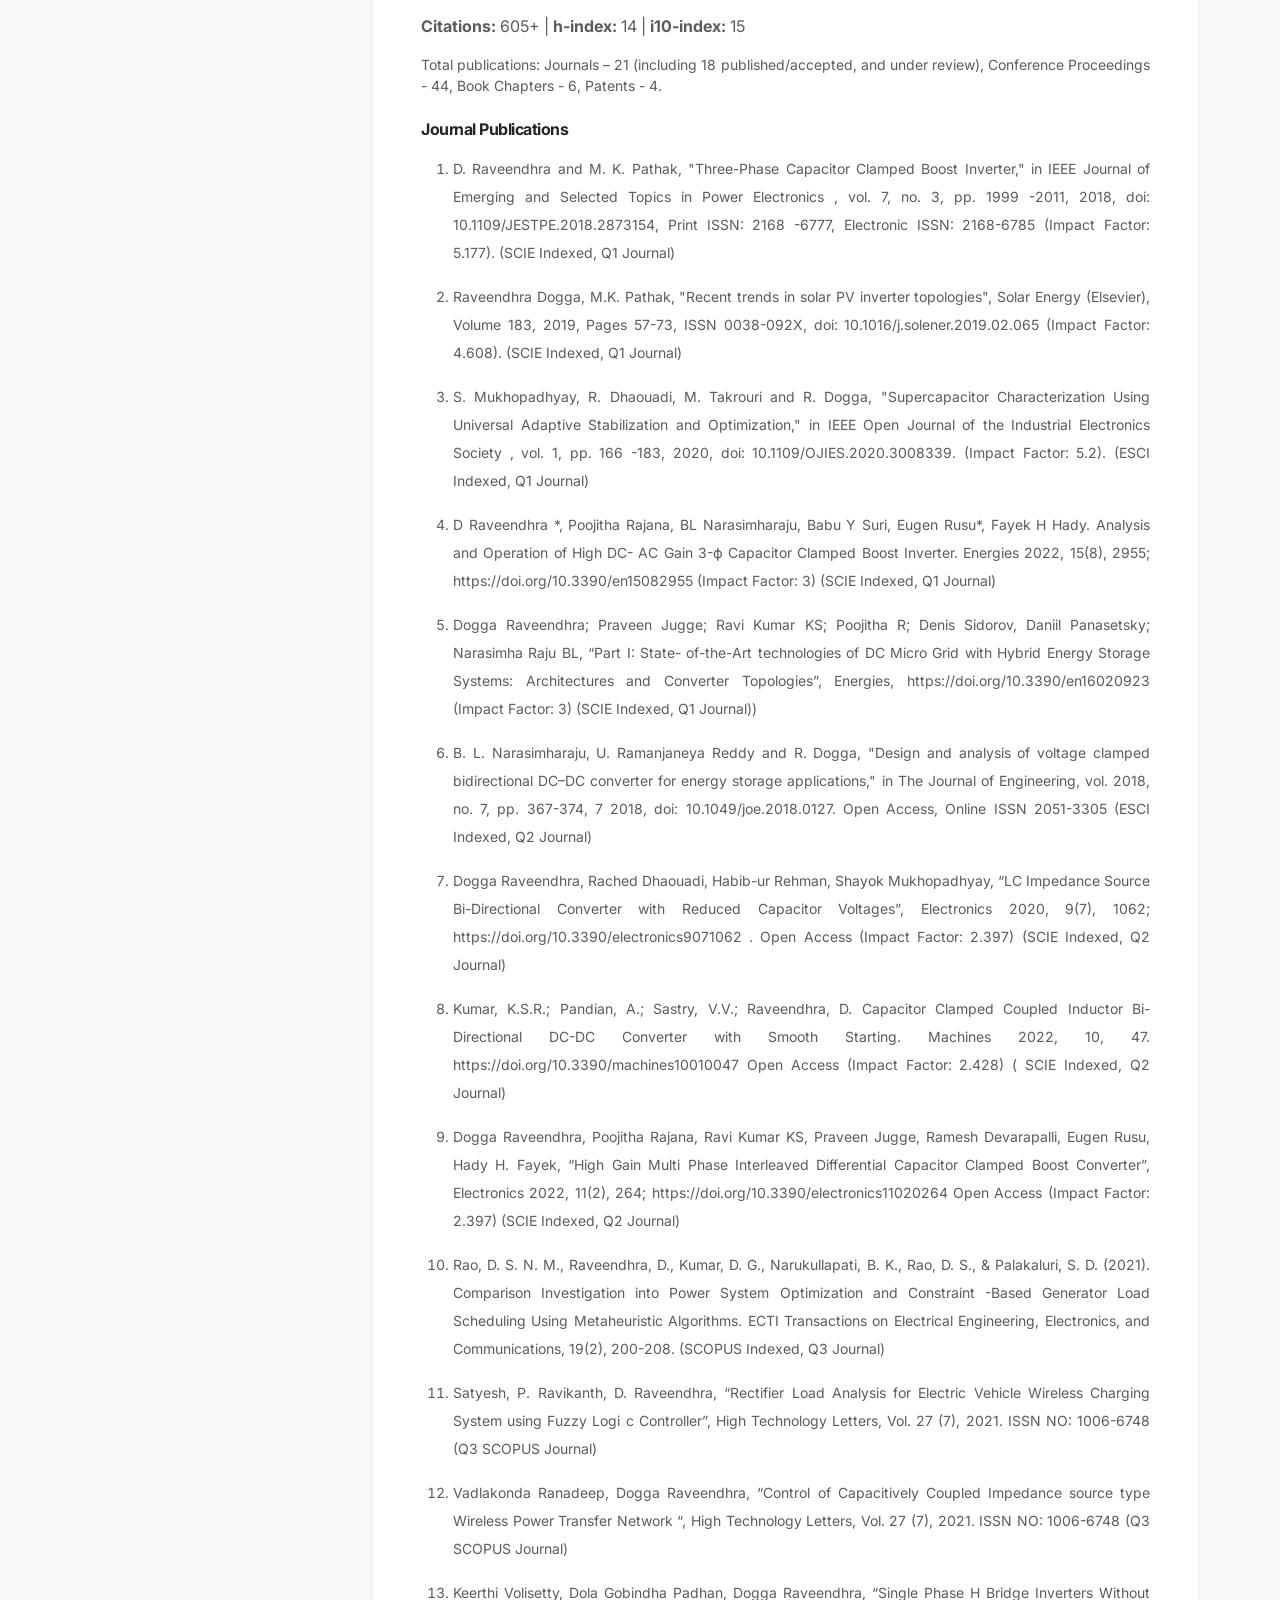
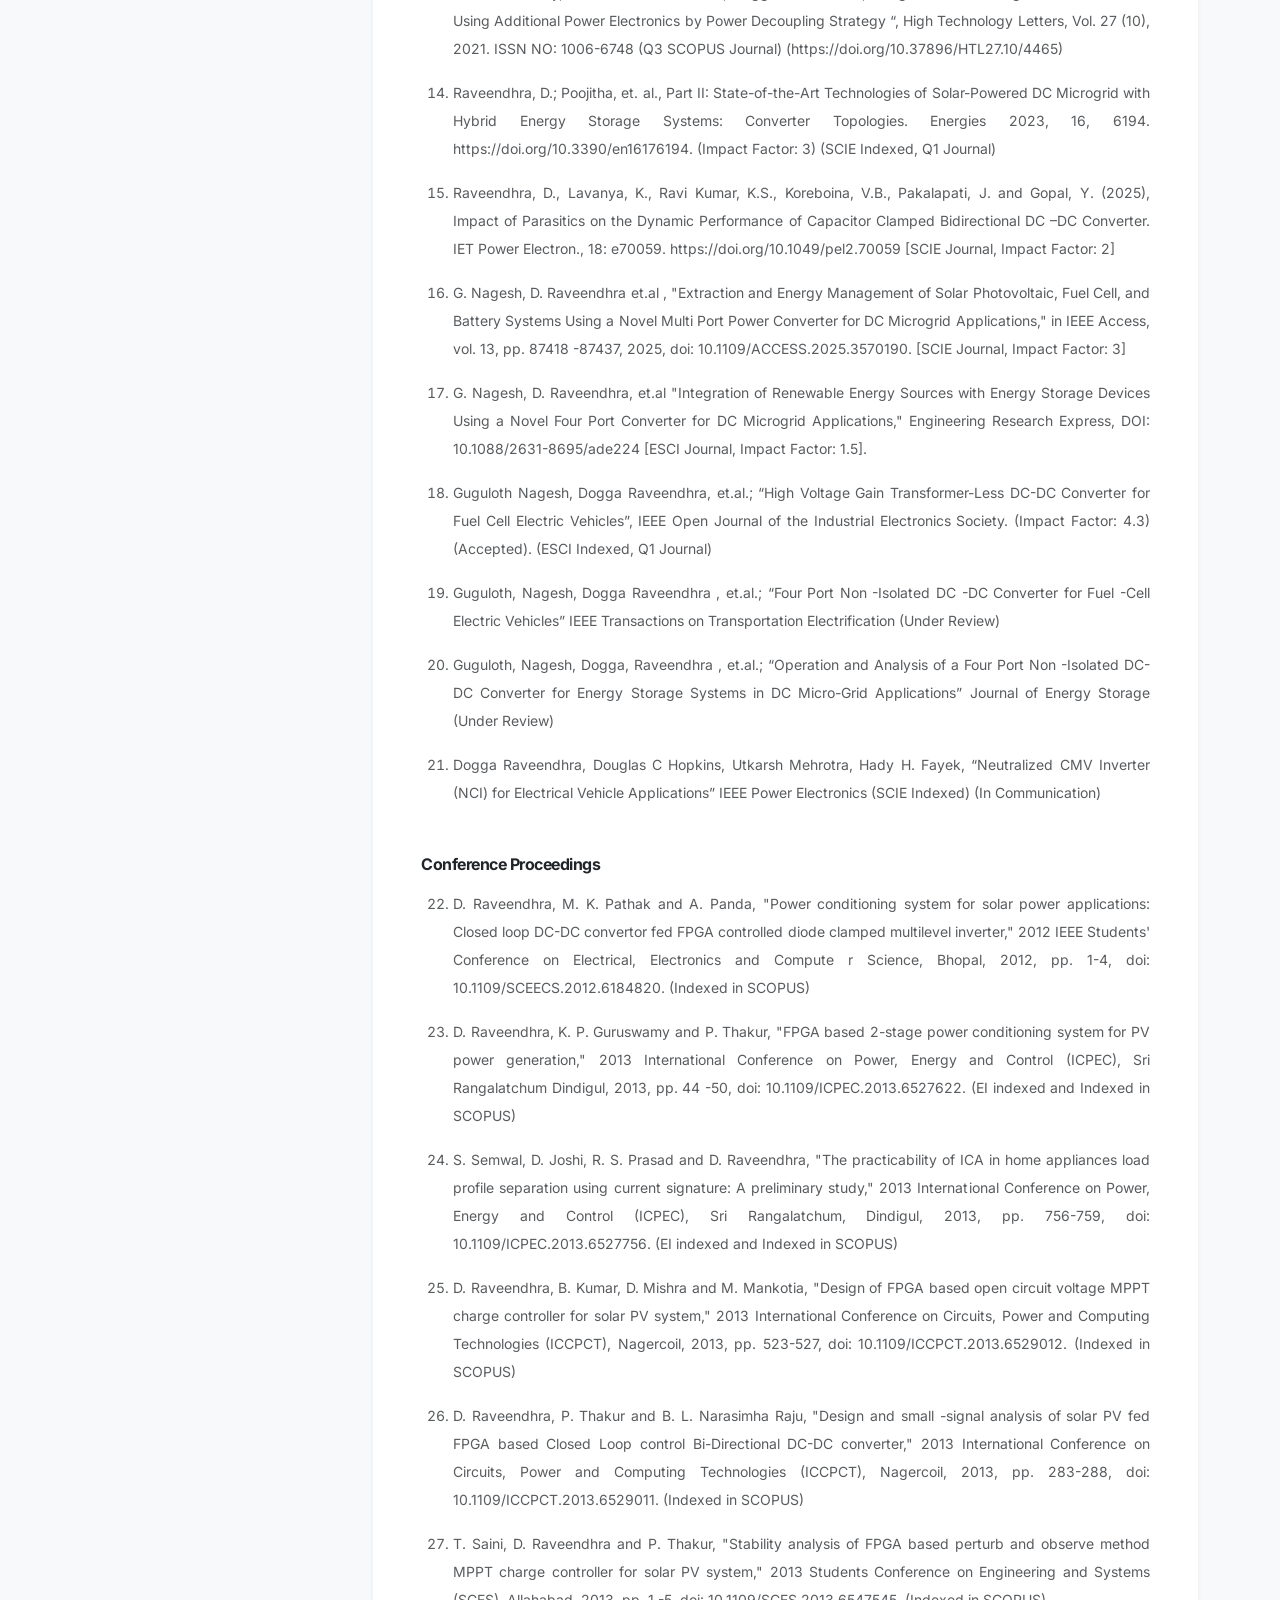
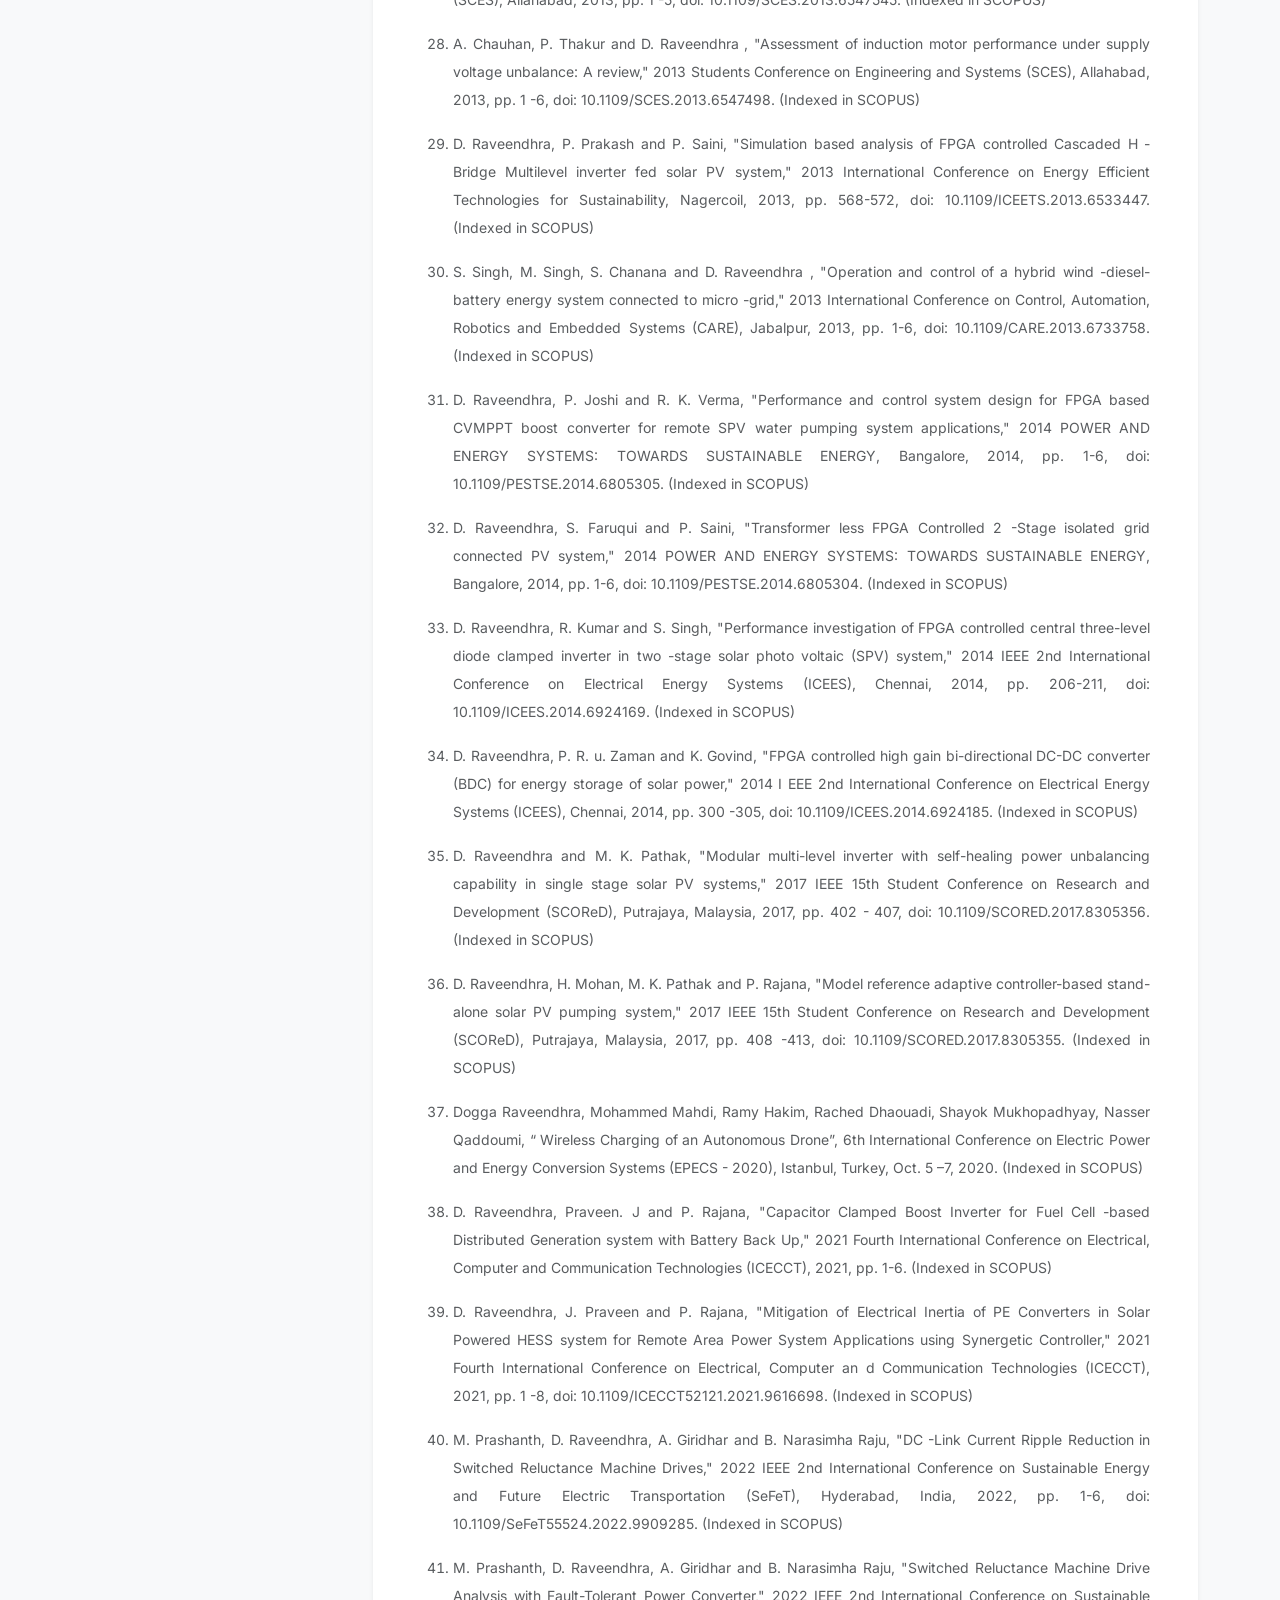
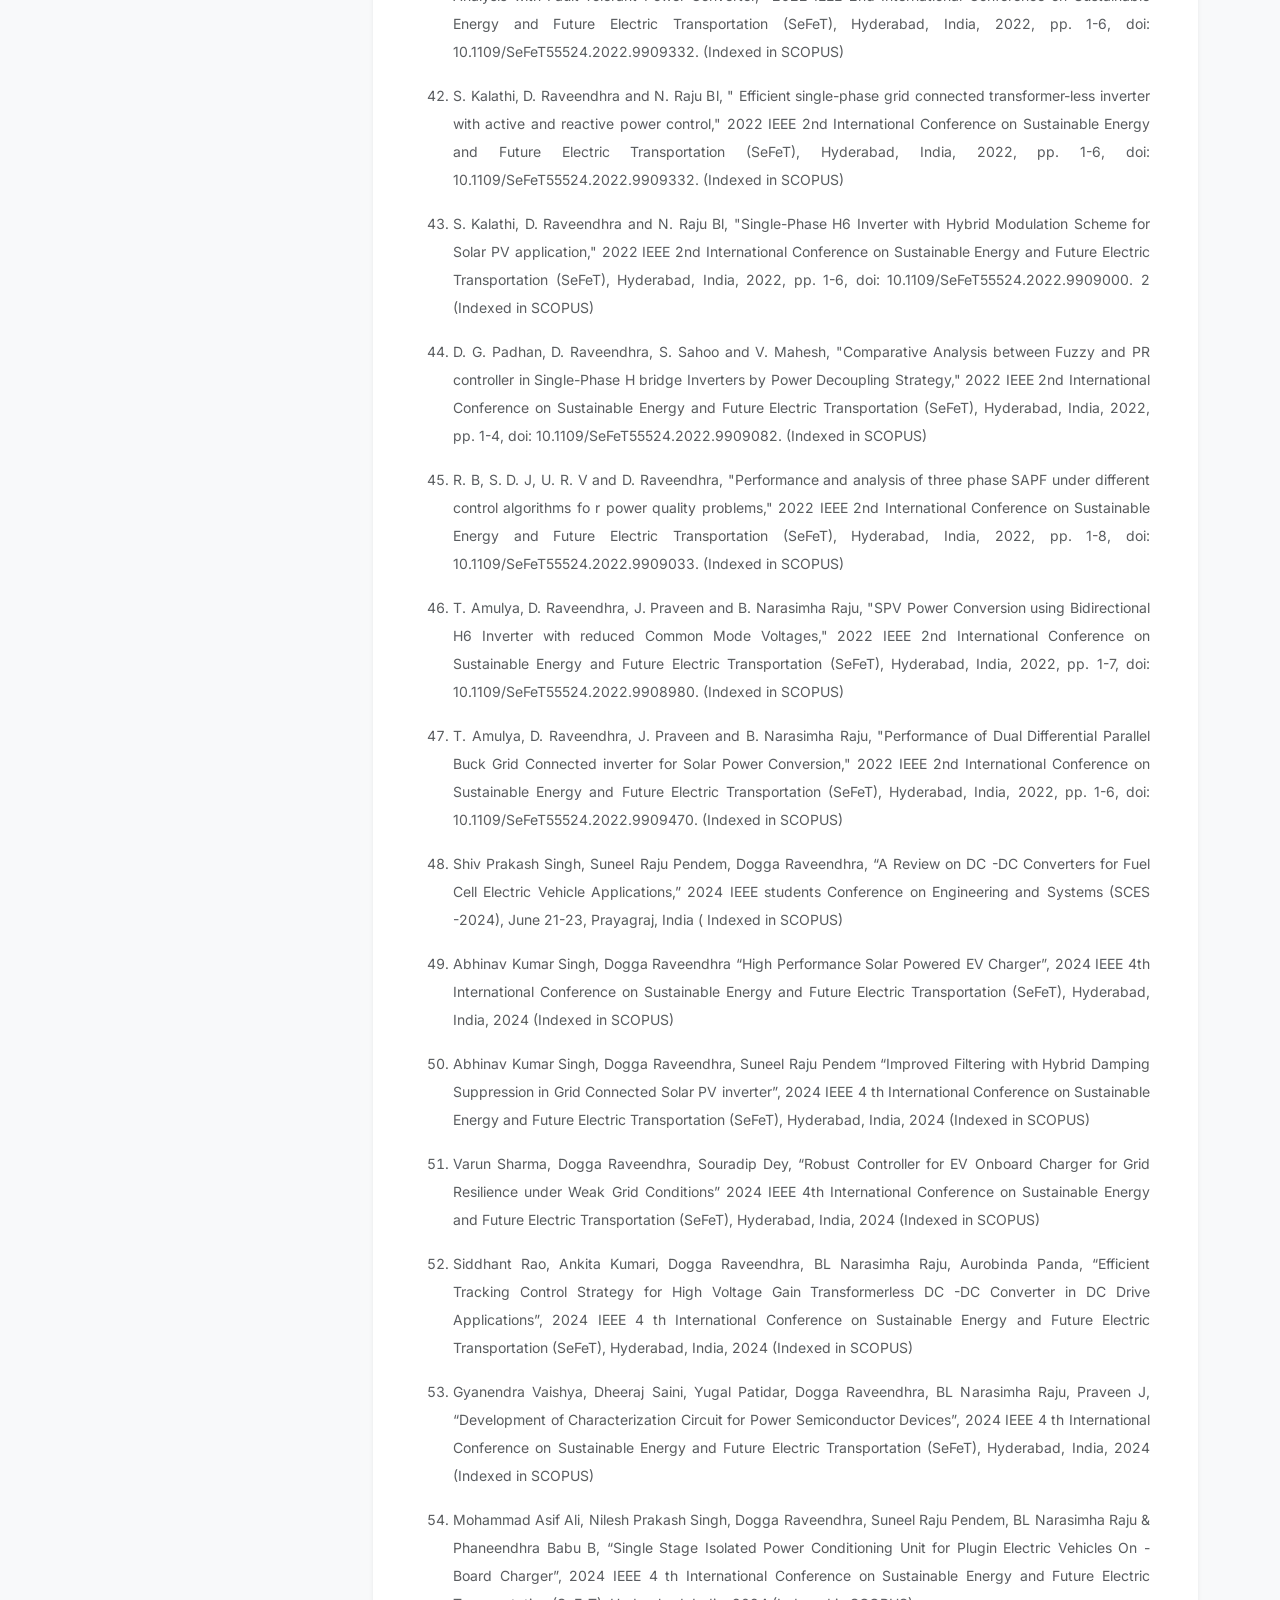
==== commit c7b01f19: "Add Startup Activities section with slider lightbox for 17 outreach slides" ====
--- a/index.html
+++ b/index.html
@@ -123,6 +123,7 @@
                         <a class="list-group-item list-group-item-action fw-medium py-3 border-0" href="#roles"><i class="bi bi-diagram-3 me-2"></i> Administrative Roles</a>
                         <a class="list-group-item list-group-item-action fw-medium py-3 border-0" href="#projects"><i class="bi bi-cpu me-2"></i> Projects & Grants</a>
                         <a class="list-group-item list-group-item-action fw-medium py-3 border-0" href="#prototypes"><i class="bi bi-images me-2"></i> Prototypes Developed</a>
+                        <a class="list-group-item list-group-item-action fw-medium py-3 border-0" href="#startup"><i class="bi bi-rocket-takeoff me-2"></i> Startup Activities</a>
                         <a class="list-group-item list-group-item-action fw-medium py-3 border-0" href="#publications"><i class="bi bi-journal-text me-2"></i> Publications</a>
                         <a class="list-group-item list-group-item-action fw-medium py-3 border-0" href="#patents"><i class="bi bi-lightbulb me-2"></i> Patents & Books</a>
                         <a class="list-group-item list-group-item-action fw-medium py-3 border-0" href="#awards"><i class="bi bi-trophy me-2"></i> Awards</a>
@@ -651,6 +652,258 @@
                                     </div>
                                     <div class="card-body p-3">
                                         <h6 class="card-title fw-bold text-dark mb-1 small text-truncate">High-Performance SRM Drive Controller</h6>
+                                        <p class="text-muted mb-0 xs-text"><i class="bi bi-zoom-in me-1"></i> Click to expand</p>
+                                    </div>
+                                </div>
+                            </div>
+                        </div>
+                    </section>
+
+                    
+                    <!-- Startup Activities -->
+                    <section id="startup" class="bg-white p-5 rounded-4 shadow-sm mb-5">
+                        <h3 class="fw-bold mb-4 text-primary border-bottom pb-3"><i class="bi bi-rocket-takeoff me-2"></i> Startup Activities & Incubation</h3>
+                        
+                        <p class="text-muted small mb-4">
+                            Dr. Dogga Raveendhra is the founder of Zunik Energies Pvt. Ltd. (incubated at TIDES, IIT Roorkee). Below are highlights from startup mentoring conclaves, MoUs, expert lectures, and entrepreneurship summits (including FINE-2018 at Rashtrapati Bhavan and international collaborations in Malaysia) representing his startup and academic outreach contributions. Click on any slide to enlarge it.
+                        </p>
+                        
+                        <div class="row">
+                            
+                            <div class="col-md-6 col-lg-4 mb-4">
+                                <div class="card h-100 border-0 shadow-sm overflow-hidden hover-card" style="cursor: pointer;" onclick="openStartupLightbox(1)">
+                                    <div class="position-relative">
+                                        <img src="assets/images/slides/slide1.jpg" class="card-img-top border-bottom" alt="Chairing a Session at 10th IEEE International Conference in Malaysia" style="height: 180px; object-fit: cover;">
+                                        <div class="position-absolute top-0 end-0 bg-success text-white px-2 py-1 m-2 rounded small fw-bold">
+                                            Activity 1
+                                        </div>
+                                    </div>
+                                    <div class="card-body p-3">
+                                        <h6 class="card-title fw-bold text-dark mb-1 small text-truncate">Chairing a Session at 10th IEEE International Conference in Malaysia</h6>
+                                        <p class="text-muted mb-0 xs-text"><i class="bi bi-zoom-in me-1"></i> Click to expand</p>
+                                    </div>
+                                </div>
+                            </div>
+                            <div class="col-md-6 col-lg-4 mb-4">
+                                <div class="card h-100 border-0 shadow-sm overflow-hidden hover-card" style="cursor: pointer;" onclick="openStartupLightbox(2)">
+                                    <div class="position-relative">
+                                        <img src="assets/images/slides/slide2.jpg" class="card-img-top border-bottom" alt="Festival of Innovation and Entrepreneurship (FINE-2018) at Rashtrapati Bhavan" style="height: 180px; object-fit: cover;">
+                                        <div class="position-absolute top-0 end-0 bg-success text-white px-2 py-1 m-2 rounded small fw-bold">
+                                            Activity 2
+                                        </div>
+                                    </div>
+                                    <div class="card-body p-3">
+                                        <h6 class="card-title fw-bold text-dark mb-1 small text-truncate">Festival of Innovation and Entrepreneurship (FINE-2018) at Rashtrapati Bhavan</h6>
+                                        <p class="text-muted mb-0 xs-text"><i class="bi bi-zoom-in me-1"></i> Click to expand</p>
+                                    </div>
+                                </div>
+                            </div>
+                            <div class="col-md-6 col-lg-4 mb-4">
+                                <div class="card h-100 border-0 shadow-sm overflow-hidden hover-card" style="cursor: pointer;" onclick="openStartupLightbox(3)">
+                                    <div class="position-relative">
+                                        <img src="assets/images/slides/slide3.jpg" class="card-img-top border-bottom" alt="Organizing MVGR College Faculty Development Programme" style="height: 180px; object-fit: cover;">
+                                        <div class="position-absolute top-0 end-0 bg-success text-white px-2 py-1 m-2 rounded small fw-bold">
+                                            Activity 3
+                                        </div>
+                                    </div>
+                                    <div class="card-body p-3">
+                                        <h6 class="card-title fw-bold text-dark mb-1 small text-truncate">Organizing MVGR College Faculty Development Programme</h6>
+                                        <p class="text-muted mb-0 xs-text"><i class="bi bi-zoom-in me-1"></i> Click to expand</p>
+                                    </div>
+                                </div>
+                            </div>
+                            <div class="col-md-6 col-lg-4 mb-4">
+                                <div class="card h-100 border-0 shadow-sm overflow-hidden hover-card" style="cursor: pointer;" onclick="openStartupLightbox(4)">
+                                    <div class="position-relative">
+                                        <img src="assets/images/slides/slide4.jpg" class="card-img-top border-bottom" alt="Invited Lecture at DevBhoomi Engineering College, Dehradun" style="height: 180px; object-fit: cover;">
+                                        <div class="position-absolute top-0 end-0 bg-success text-white px-2 py-1 m-2 rounded small fw-bold">
+                                            Activity 4
+                                        </div>
+                                    </div>
+                                    <div class="card-body p-3">
+                                        <h6 class="card-title fw-bold text-dark mb-1 small text-truncate">Invited Lecture at DevBhoomi Engineering College, Dehradun</h6>
+                                        <p class="text-muted mb-0 xs-text"><i class="bi bi-zoom-in me-1"></i> Click to expand</p>
+                                    </div>
+                                </div>
+                            </div>
+                            <div class="col-md-6 col-lg-4 mb-4">
+                                <div class="card h-100 border-0 shadow-sm overflow-hidden hover-card" style="cursor: pointer;" onclick="openStartupLightbox(5)">
+                                    <div class="position-relative">
+                                        <img src="assets/images/slides/slide5.jpg" class="card-img-top border-bottom" alt="Mentoring Startups at Thapar University" style="height: 180px; object-fit: cover;">
+                                        <div class="position-absolute top-0 end-0 bg-success text-white px-2 py-1 m-2 rounded small fw-bold">
+                                            Activity 5
+                                        </div>
+                                    </div>
+                                    <div class="card-body p-3">
+                                        <h6 class="card-title fw-bold text-dark mb-1 small text-truncate">Mentoring Startups at Thapar University</h6>
+                                        <p class="text-muted mb-0 xs-text"><i class="bi bi-zoom-in me-1"></i> Click to expand</p>
+                                    </div>
+                                </div>
+                            </div>
+                            <div class="col-md-6 col-lg-4 mb-4">
+                                <div class="card h-100 border-0 shadow-sm overflow-hidden hover-card" style="cursor: pointer;" onclick="openStartupLightbox(6)">
+                                    <div class="position-relative">
+                                        <img src="assets/images/slides/slide6.jpg" class="card-img-top border-bottom" alt="Women Entrepreneurship Conclave at IIT Roorkee" style="height: 180px; object-fit: cover;">
+                                        <div class="position-absolute top-0 end-0 bg-success text-white px-2 py-1 m-2 rounded small fw-bold">
+                                            Activity 6
+                                        </div>
+                                    </div>
+                                    <div class="card-body p-3">
+                                        <h6 class="card-title fw-bold text-dark mb-1 small text-truncate">Women Entrepreneurship Conclave at IIT Roorkee</h6>
+                                        <p class="text-muted mb-0 xs-text"><i class="bi bi-zoom-in me-1"></i> Click to expand</p>
+                                    </div>
+                                </div>
+                            </div>
+                            <div class="col-md-6 col-lg-4 mb-4">
+                                <div class="card h-100 border-0 shadow-sm overflow-hidden hover-card" style="cursor: pointer;" onclick="openStartupLightbox(7)">
+                                    <div class="position-relative">
+                                        <img src="assets/images/slides/slide7.jpg" class="card-img-top border-bottom" alt="International Collaboration Meetings with Malaysian Universities Heads" style="height: 180px; object-fit: cover;">
+                                        <div class="position-absolute top-0 end-0 bg-success text-white px-2 py-1 m-2 rounded small fw-bold">
+                                            Activity 7
+                                        </div>
+                                    </div>
+                                    <div class="card-body p-3">
+                                        <h6 class="card-title fw-bold text-dark mb-1 small text-truncate">International Collaboration Meetings with Malaysian Universities Heads</h6>
+                                        <p class="text-muted mb-0 xs-text"><i class="bi bi-zoom-in me-1"></i> Click to expand</p>
+                                    </div>
+                                </div>
+                            </div>
+                            <div class="col-md-6 col-lg-4 mb-4">
+                                <div class="card h-100 border-0 shadow-sm overflow-hidden hover-card" style="cursor: pointer;" onclick="openStartupLightbox(8)">
+                                    <div class="position-relative">
+                                        <img src="assets/images/slides/slide8.jpg" class="card-img-top border-bottom" alt="MOU signing with MVGR College of Engineering, Vizianagaram" style="height: 180px; object-fit: cover;">
+                                        <div class="position-absolute top-0 end-0 bg-success text-white px-2 py-1 m-2 rounded small fw-bold">
+                                            Activity 8
+                                        </div>
+                                    </div>
+                                    <div class="card-body p-3">
+                                        <h6 class="card-title fw-bold text-dark mb-1 small text-truncate">MOU signing with MVGR College of Engineering, Vizianagaram</h6>
+                                        <p class="text-muted mb-0 xs-text"><i class="bi bi-zoom-in me-1"></i> Click to expand</p>
+                                    </div>
+                                </div>
+                            </div>
+                            <div class="col-md-6 col-lg-4 mb-4">
+                                <div class="card h-100 border-0 shadow-sm overflow-hidden hover-card" style="cursor: pointer;" onclick="openStartupLightbox(9)">
+                                    <div class="position-relative">
+                                        <img src="assets/images/slides/slide9.jpg" class="card-img-top border-bottom" alt="UKIS-2018 (Destination Uttarakhand) Incubation Showcase" style="height: 180px; object-fit: cover;">
+                                        <div class="position-absolute top-0 end-0 bg-success text-white px-2 py-1 m-2 rounded small fw-bold">
+                                            Activity 9
+                                        </div>
+                                    </div>
+                                    <div class="card-body p-3">
+                                        <h6 class="card-title fw-bold text-dark mb-1 small text-truncate">UKIS-2018 (Destination Uttarakhand) Incubation Showcase</h6>
+                                        <p class="text-muted mb-0 xs-text"><i class="bi bi-zoom-in me-1"></i> Click to expand</p>
+                                    </div>
+                                </div>
+                            </div>
+                            <div class="col-md-6 col-lg-4 mb-4">
+                                <div class="card h-100 border-0 shadow-sm overflow-hidden hover-card" style="cursor: pointer;" onclick="openStartupLightbox(10)">
+                                    <div class="position-relative">
+                                        <img src="assets/images/slides/slide10.jpg" class="card-img-top border-bottom" alt="Expert Lecture at NITTTR Chandigarh" style="height: 180px; object-fit: cover;">
+                                        <div class="position-absolute top-0 end-0 bg-success text-white px-2 py-1 m-2 rounded small fw-bold">
+                                            Activity 10
+                                        </div>
+                                    </div>
+                                    <div class="card-body p-3">
+                                        <h6 class="card-title fw-bold text-dark mb-1 small text-truncate">Expert Lecture at NITTTR Chandigarh</h6>
+                                        <p class="text-muted mb-0 xs-text"><i class="bi bi-zoom-in me-1"></i> Click to expand</p>
+                                    </div>
+                                </div>
+                            </div>
+                            <div class="col-md-6 col-lg-4 mb-4">
+                                <div class="card h-100 border-0 shadow-sm overflow-hidden hover-card" style="cursor: pointer;" onclick="openStartupLightbox(11)">
+                                    <div class="position-relative">
+                                        <img src="assets/images/slides/slide11.jpg" class="card-img-top border-bottom" alt="Invited Delegate at FINTECH-2018 Conference" style="height: 180px; object-fit: cover;">
+                                        <div class="position-absolute top-0 end-0 bg-success text-white px-2 py-1 m-2 rounded small fw-bold">
+                                            Activity 11
+                                        </div>
+                                    </div>
+                                    <div class="card-body p-3">
+                                        <h6 class="card-title fw-bold text-dark mb-1 small text-truncate">Invited Delegate at FINTECH-2018 Conference</h6>
+                                        <p class="text-muted mb-0 xs-text"><i class="bi bi-zoom-in me-1"></i> Click to expand</p>
+                                    </div>
+                                </div>
+                            </div>
+                            <div class="col-md-6 col-lg-4 mb-4">
+                                <div class="card h-100 border-0 shadow-sm overflow-hidden hover-card" style="cursor: pointer;" onclick="openStartupLightbox(12)">
+                                    <div class="position-relative">
+                                        <img src="assets/images/slides/slide12.jpg" class="card-img-top border-bottom" alt="Expert Talk on Power Electronics and Solar Integrations" style="height: 180px; object-fit: cover;">
+                                        <div class="position-absolute top-0 end-0 bg-success text-white px-2 py-1 m-2 rounded small fw-bold">
+                                            Activity 12
+                                        </div>
+                                    </div>
+                                    <div class="card-body p-3">
+                                        <h6 class="card-title fw-bold text-dark mb-1 small text-truncate">Expert Talk on Power Electronics and Solar Integrations</h6>
+                                        <p class="text-muted mb-0 xs-text"><i class="bi bi-zoom-in me-1"></i> Click to expand</p>
+                                    </div>
+                                </div>
+                            </div>
+                            <div class="col-md-6 col-lg-4 mb-4">
+                                <div class="card h-100 border-0 shadow-sm overflow-hidden hover-card" style="cursor: pointer;" onclick="openStartupLightbox(13)">
+                                    <div class="position-relative">
+                                        <img src="assets/images/slides/slide13.jpg" class="card-img-top border-bottom" alt="Technical Discussion on EV Charging and Advanced Inverters" style="height: 180px; object-fit: cover;">
+                                        <div class="position-absolute top-0 end-0 bg-success text-white px-2 py-1 m-2 rounded small fw-bold">
+                                            Activity 13
+                                        </div>
+                                    </div>
+                                    <div class="card-body p-3">
+                                        <h6 class="card-title fw-bold text-dark mb-1 small text-truncate">Technical Discussion on EV Charging and Advanced Inverters</h6>
+                                        <p class="text-muted mb-0 xs-text"><i class="bi bi-zoom-in me-1"></i> Click to expand</p>
+                                    </div>
+                                </div>
+                            </div>
+                            <div class="col-md-6 col-lg-4 mb-4">
+                                <div class="card h-100 border-0 shadow-sm overflow-hidden hover-card" style="cursor: pointer;" onclick="openStartupLightbox(14)">
+                                    <div class="position-relative">
+                                        <img src="assets/images/slides/slide14.jpg" class="card-img-top border-bottom" alt="Incubated Startup Support at TIDES, IIT Roorkee" style="height: 180px; object-fit: cover;">
+                                        <div class="position-absolute top-0 end-0 bg-success text-white px-2 py-1 m-2 rounded small fw-bold">
+                                            Activity 14
+                                        </div>
+                                    </div>
+                                    <div class="card-body p-3">
+                                        <h6 class="card-title fw-bold text-dark mb-1 small text-truncate">Incubated Startup Support at TIDES, IIT Roorkee</h6>
+                                        <p class="text-muted mb-0 xs-text"><i class="bi bi-zoom-in me-1"></i> Click to expand</p>
+                                    </div>
+                                </div>
+                            </div>
+                            <div class="col-md-6 col-lg-4 mb-4">
+                                <div class="card h-100 border-0 shadow-sm overflow-hidden hover-card" style="cursor: pointer;" onclick="openStartupLightbox(15)">
+                                    <div class="position-relative">
+                                        <img src="assets/images/slides/slide15.jpg" class="card-img-top border-bottom" alt="FDP Session Coordination in Power Systems" style="height: 180px; object-fit: cover;">
+                                        <div class="position-absolute top-0 end-0 bg-success text-white px-2 py-1 m-2 rounded small fw-bold">
+                                            Activity 15
+                                        </div>
+                                    </div>
+                                    <div class="card-body p-3">
+                                        <h6 class="card-title fw-bold text-dark mb-1 small text-truncate">FDP Session Coordination in Power Systems</h6>
+                                        <p class="text-muted mb-0 xs-text"><i class="bi bi-zoom-in me-1"></i> Click to expand</p>
+                                    </div>
+                                </div>
+                            </div>
+                            <div class="col-md-6 col-lg-4 mb-4">
+                                <div class="card h-100 border-0 shadow-sm overflow-hidden hover-card" style="cursor: pointer;" onclick="openStartupLightbox(16)">
+                                    <div class="position-relative">
+                                        <img src="assets/images/slides/slide16.jpg" class="card-img-top border-bottom" alt="Entrepreneurship Mentorship Program Speaker" style="height: 180px; object-fit: cover;">
+                                        <div class="position-absolute top-0 end-0 bg-success text-white px-2 py-1 m-2 rounded small fw-bold">
+                                            Activity 16
+                                        </div>
+                                    </div>
+                                    <div class="card-body p-3">
+                                        <h6 class="card-title fw-bold text-dark mb-1 small text-truncate">Entrepreneurship Mentorship Program Speaker</h6>
+                                        <p class="text-muted mb-0 xs-text"><i class="bi bi-zoom-in me-1"></i> Click to expand</p>
+                                    </div>
+                                </div>
+                            </div>
+                            <div class="col-md-6 col-lg-4 mb-4">
+                                <div class="card h-100 border-0 shadow-sm overflow-hidden hover-card" style="cursor: pointer;" onclick="openStartupLightbox(17)">
+                                    <div class="position-relative">
+                                        <img src="assets/images/slides/slide17.jpg" class="card-img-top border-bottom" alt="Startup Ecosystem and Industry Collaboration Meeting" style="height: 180px; object-fit: cover;">
+                                        <div class="position-absolute top-0 end-0 bg-success text-white px-2 py-1 m-2 rounded small fw-bold">
+                                            Activity 17
+                                        </div>
+                                    </div>
+                                    <div class="card-body p-3">
+                                        <h6 class="card-title fw-bold text-dark mb-1 small text-truncate">Startup Ecosystem and Industry Collaboration Meeting</h6>
                                         <p class="text-muted mb-0 xs-text"><i class="bi bi-zoom-in me-1"></i> Click to expand</p>
                                     </div>
                                 </div>
@@ -1142,6 +1395,27 @@
         </div>
     </div>
 
+
+    <!-- Startup Lightbox Modal -->
+    <div class="modal fade" id="startupLightboxModal" tabindex="-1" aria-hidden="true" style="background-color: rgba(11, 31, 58, 0.95);">
+        <div class="modal-dialog modal-dialog-centered modal-xl">
+            <div class="modal-content border-0 bg-transparent text-white">
+                <div class="modal-header border-0 pb-0">
+                    <h5 class="modal-title fw-bold text-white fs-5" id="lightboxStartupTitle">Activity Details</h5>
+                    <button type="button" class="btn-close btn-close-white" data-bs-dismiss="modal" aria-label="Close"></button>
+                </div>
+                <div class="modal-body text-center p-4">
+                    <img id="lightboxStartupImg" src="" class="img-fluid rounded-3 shadow-lg border border-secondary border-2" style="max-height: 70vh; width: auto; object-fit: contain;">
+                </div>
+                <div class="modal-footer border-0 d-flex justify-content-between align-items-center">
+                    <button class="btn btn-outline-light rounded-pill px-4" onclick="prevStartupSlide()"><i class="bi bi-chevron-left me-1"></i> Previous</button>
+                    <span id="lightboxStartupIndicator" class="fw-semibold fs-6">Activity 1 of 17</span>
+                    <button class="btn btn-outline-light rounded-pill px-4" onclick="nextStartupSlide()">Next <i class="bi bi-chevron-right ms-1"></i></button>
+                </div>
+            </div>
+        </div>
+    </div>
+
 <!-- Bootstrap 5 JS Bundle with Popper -->
 <script src="https://cdn.jsdelivr.net/npm/bootstrap@5.3.2/dist/js/bootstrap.bundle.min.js"></script>
 
@@ -1220,6 +1494,69 @@
         }
     });
 
+
+    
+    // Startup Lightbox State
+    let currentStartupIdx = 1;
+    const startupSlideDescriptions = {
+        1: "Chairing a Session at 10th IEEE International Conference in Malaysia",
+        2: "Festival of Innovation and Entrepreneurship (FINE-2018) at Rashtrapati Bhavan",
+        3: "Organizing MVGR College Faculty Development Programme",
+        4: "Invited Lecture at DevBhoomi Engineering College, Dehradun",
+        5: "Mentoring Startups at Thapar University",
+        6: "Women Entrepreneurship Conclave at IIT Roorkee",
+        7: "International Collaboration Meetings with Malaysian Universities Heads",
+        8: "MOU signing with MVGR College of Engineering, Vizianagaram",
+        9: "UKIS-2018 (Destination Uttarakhand) Incubation Showcase",
+        10: "Expert Lecture at NITTTR Chandigarh",
+        11: "Invited Delegate at FINTECH-2018 Conference",
+        12: "Expert Talk on Power Electronics and Solar Integrations",
+        13: "Technical Discussion on EV Charging and Advanced Inverters",
+        14: "Incubated Startup Support at TIDES, IIT Roorkee",
+        15: "FDP Session Coordination in Power Systems",
+        16: "Entrepreneurship Mentorship Program Speaker",
+        17: "Startup Ecosystem and Industry Collaboration Meeting"
+    };
+
+    function openStartupLightbox(idx) {
+        currentStartupIdx = idx;
+        updateStartupLightboxContent();
+        const modal = new bootstrap.Modal(document.getElementById('startupLightboxModal'));
+        modal.show();
+    }
+
+    function prevStartupSlide() {
+        currentStartupIdx = currentStartupIdx > 1 ? currentStartupIdx - 1 : 17;
+        updateStartupLightboxContent();
+    }
+
+    function nextStartupSlide() {
+        currentStartupIdx = currentStartupIdx < 17 ? currentStartupIdx + 1 : 1;
+        updateStartupLightboxContent();
+    }
+
+    function updateStartupLightboxContent() {
+        const img = document.getElementById('lightboxStartupImg');
+        const indicator = document.getElementById('lightboxStartupIndicator');
+        const title = document.getElementById('lightboxStartupTitle');
+        
+        img.src = `assets/images/slides/slide${currentStartupIdx}.jpg`;
+        indicator.textContent = `Activity ${currentStartupIdx} of 17`;
+        title.textContent = startupSlideDescriptions[currentStartupIdx] || `Activity ${currentStartupIdx}`;
+    }
+
+    // Keyboard support for startup lightbox
+    document.addEventListener('keydown', function(e) {
+        const modalEl = document.getElementById('startupLightboxModal');
+        if (modalEl && modalEl.classList.contains('show')) {
+            if (e.key === 'ArrowLeft') {
+                prevStartupSlide();
+            } else if (e.key === 'ArrowRight') {
+                nextStartupSlide();
+            }
+        }
+    });
+
 </script>
 
 </body>
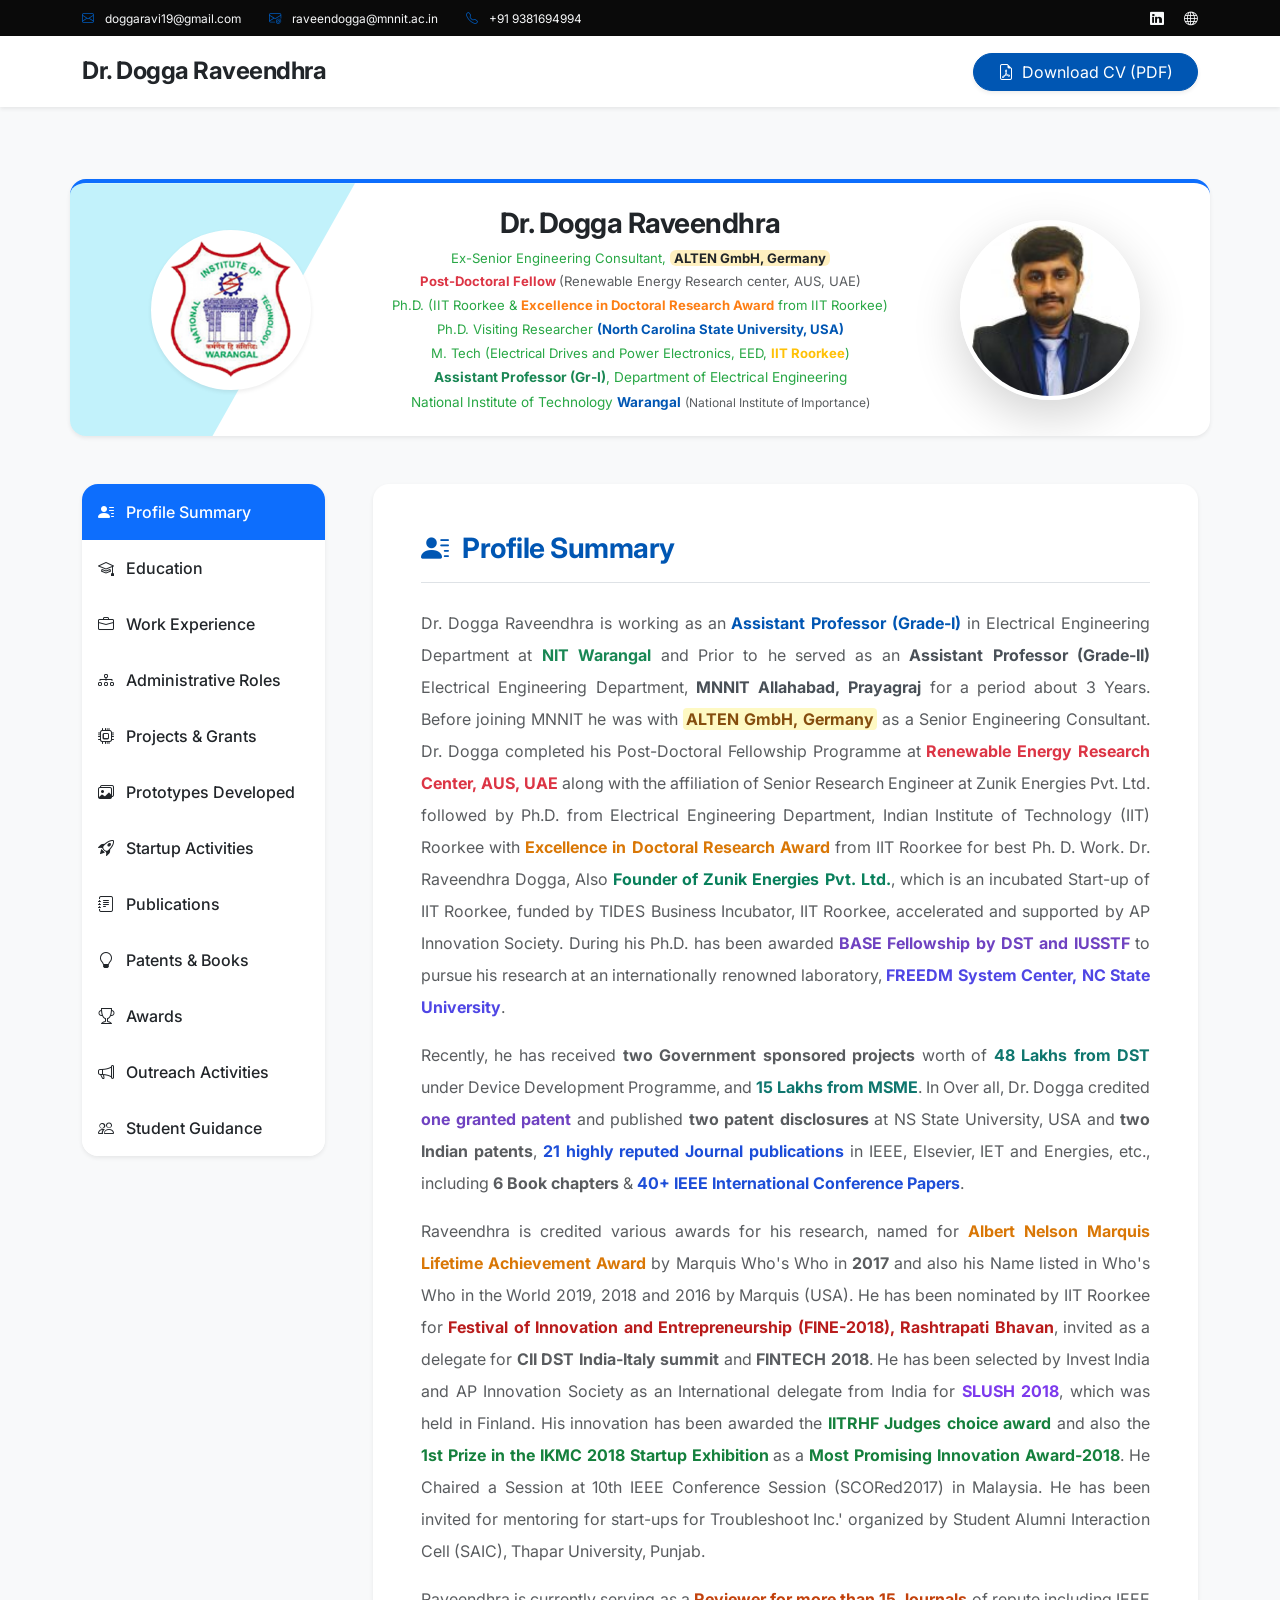
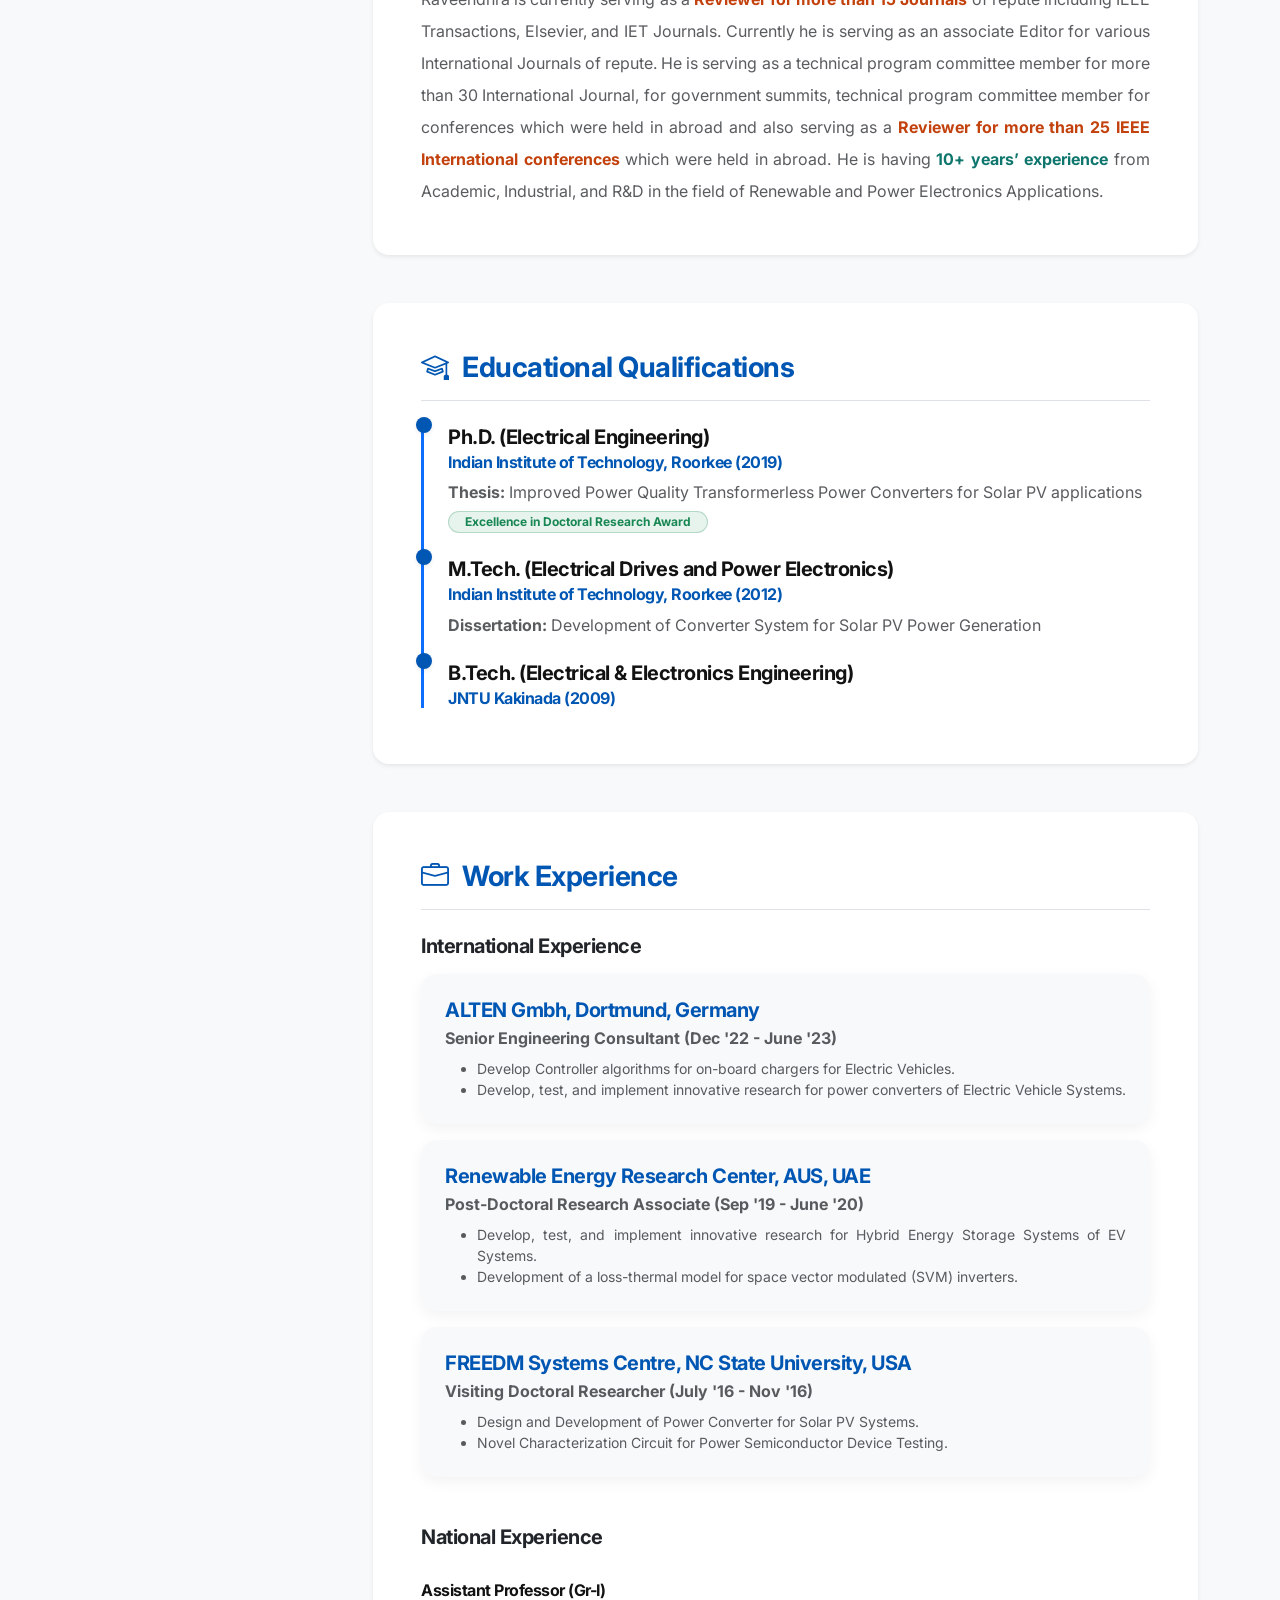
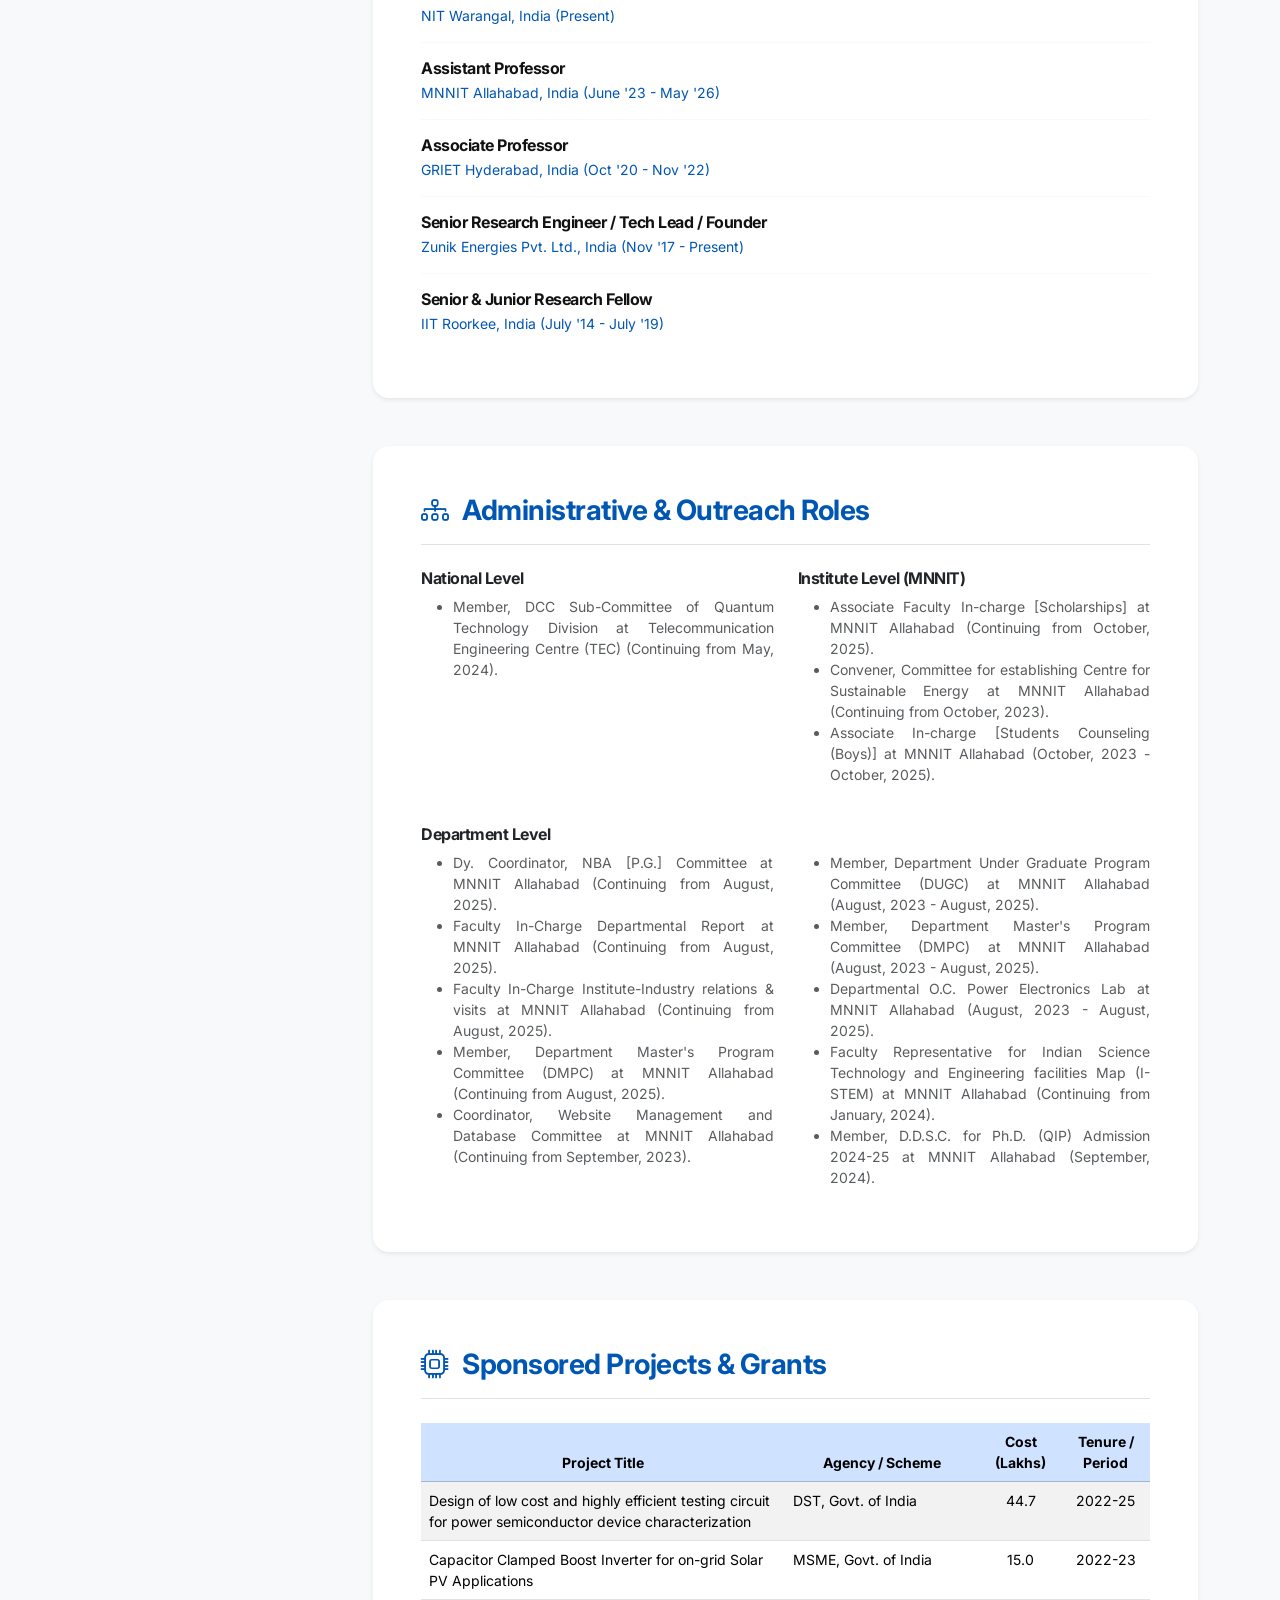
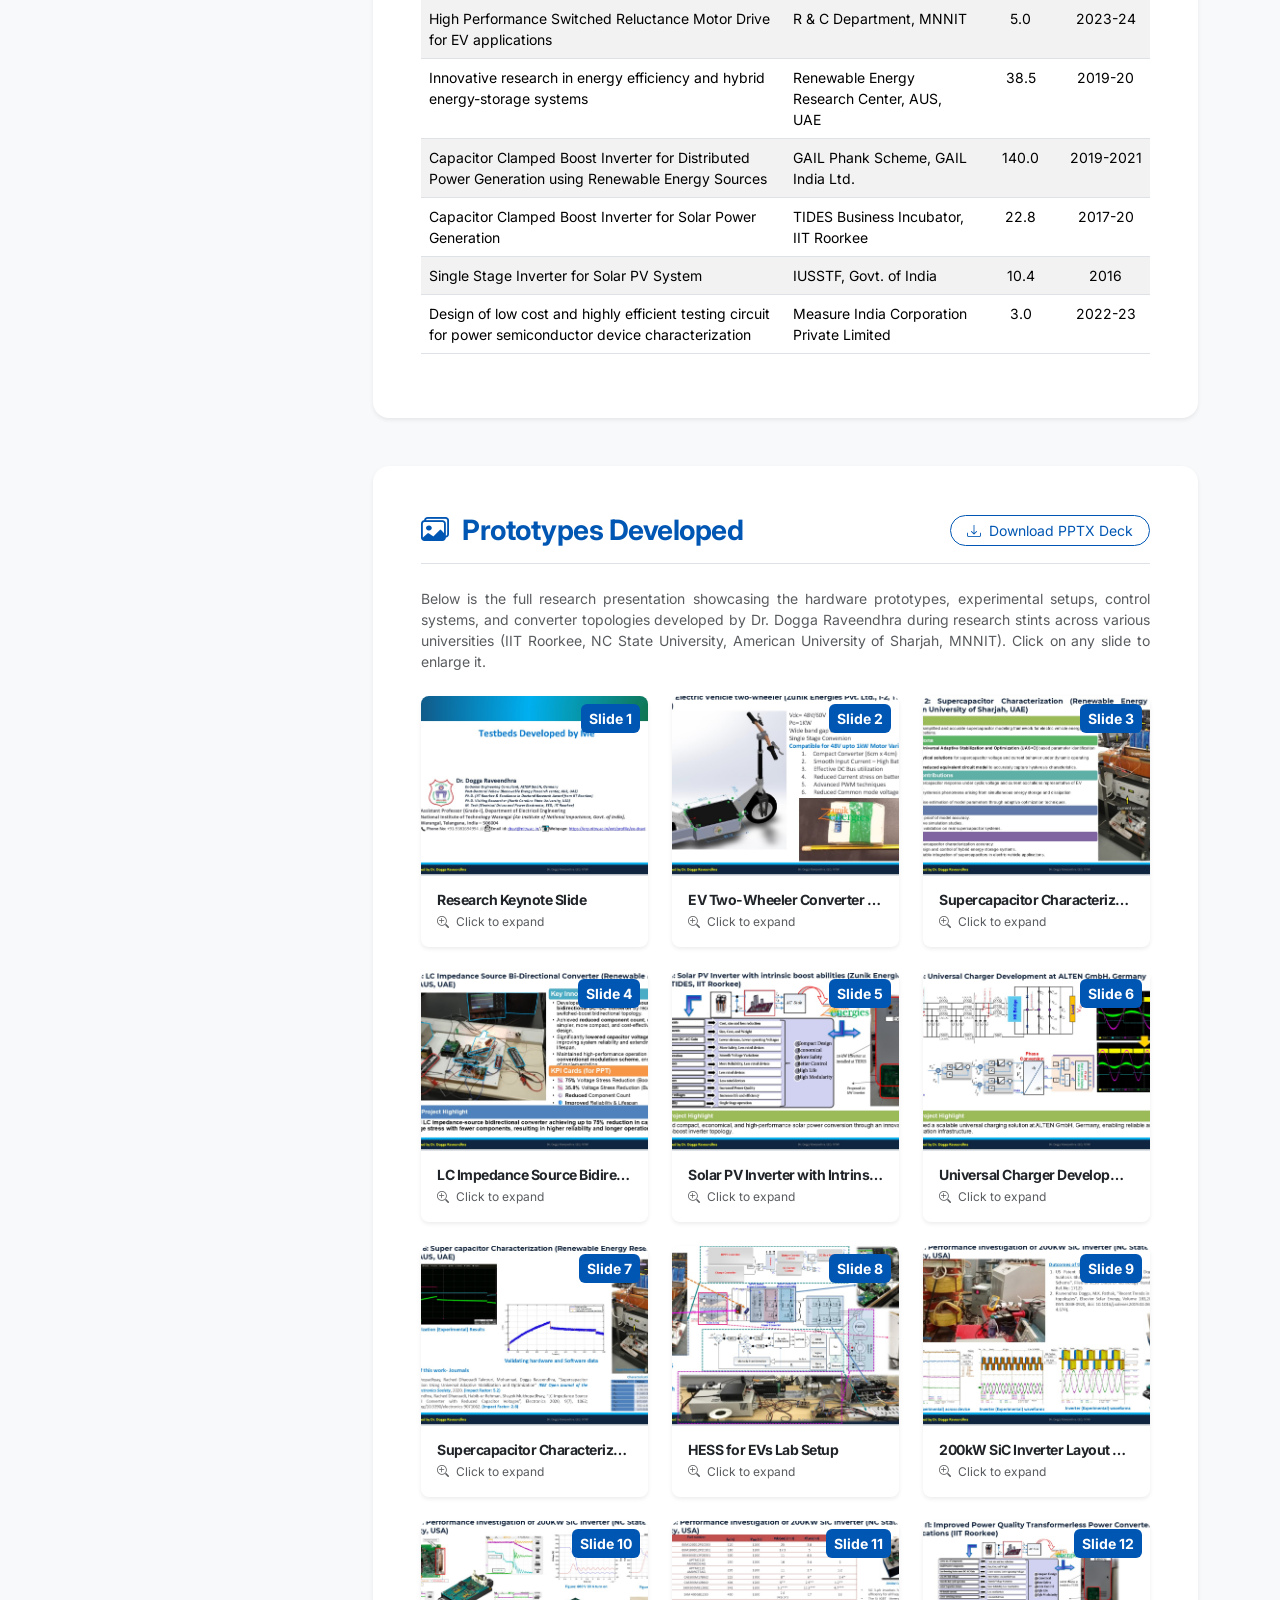
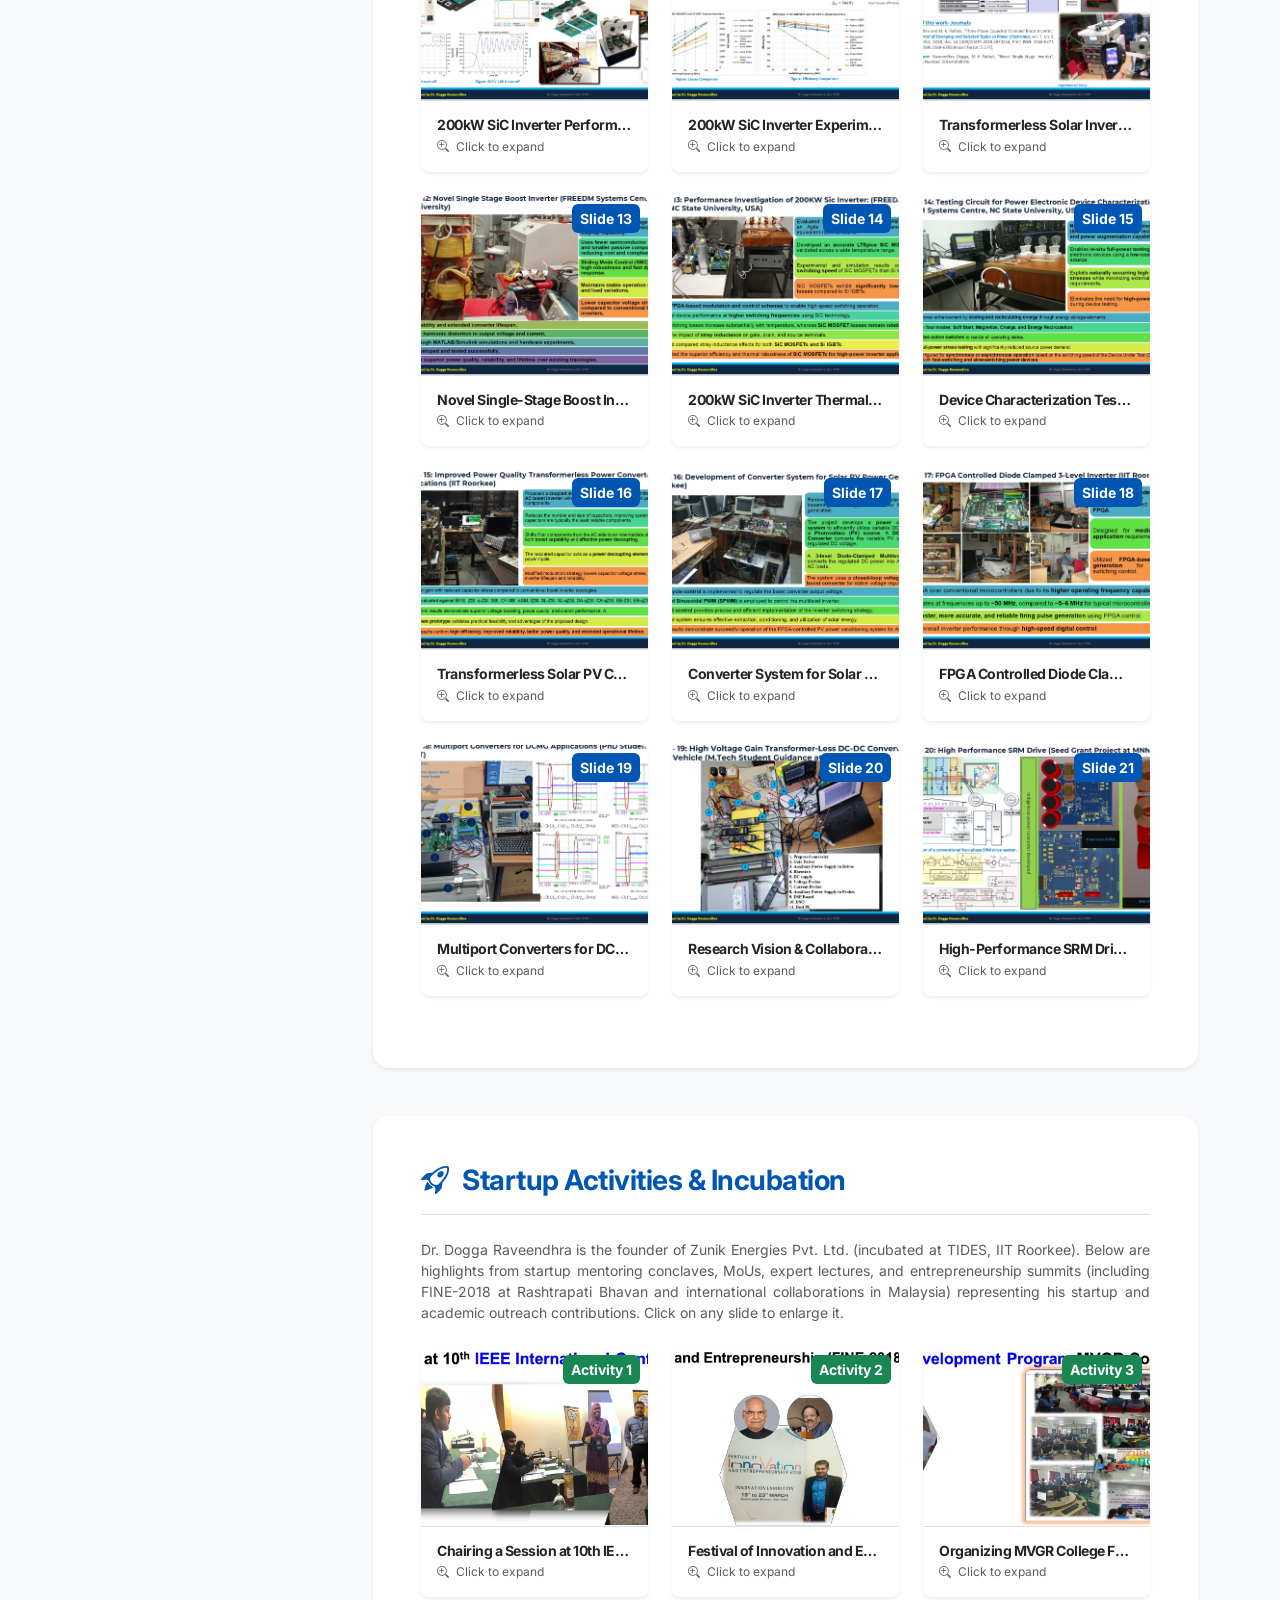
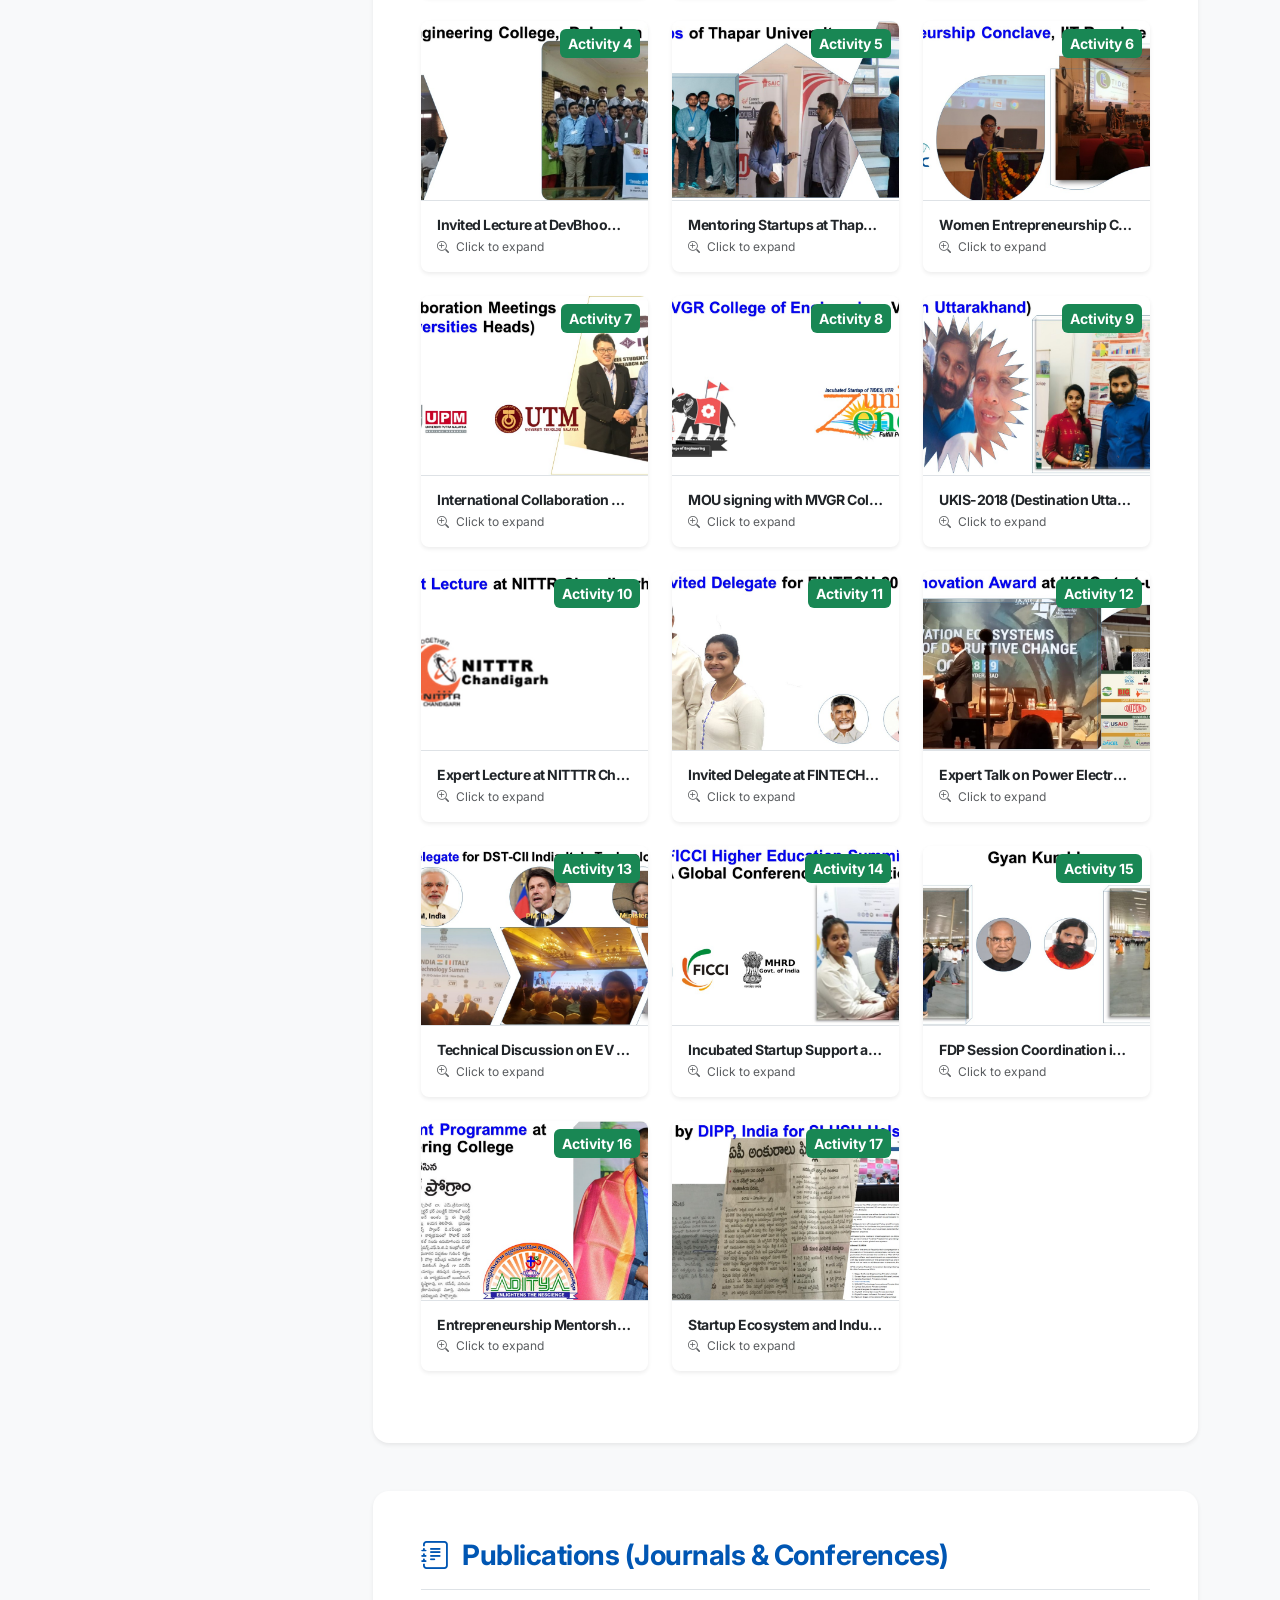
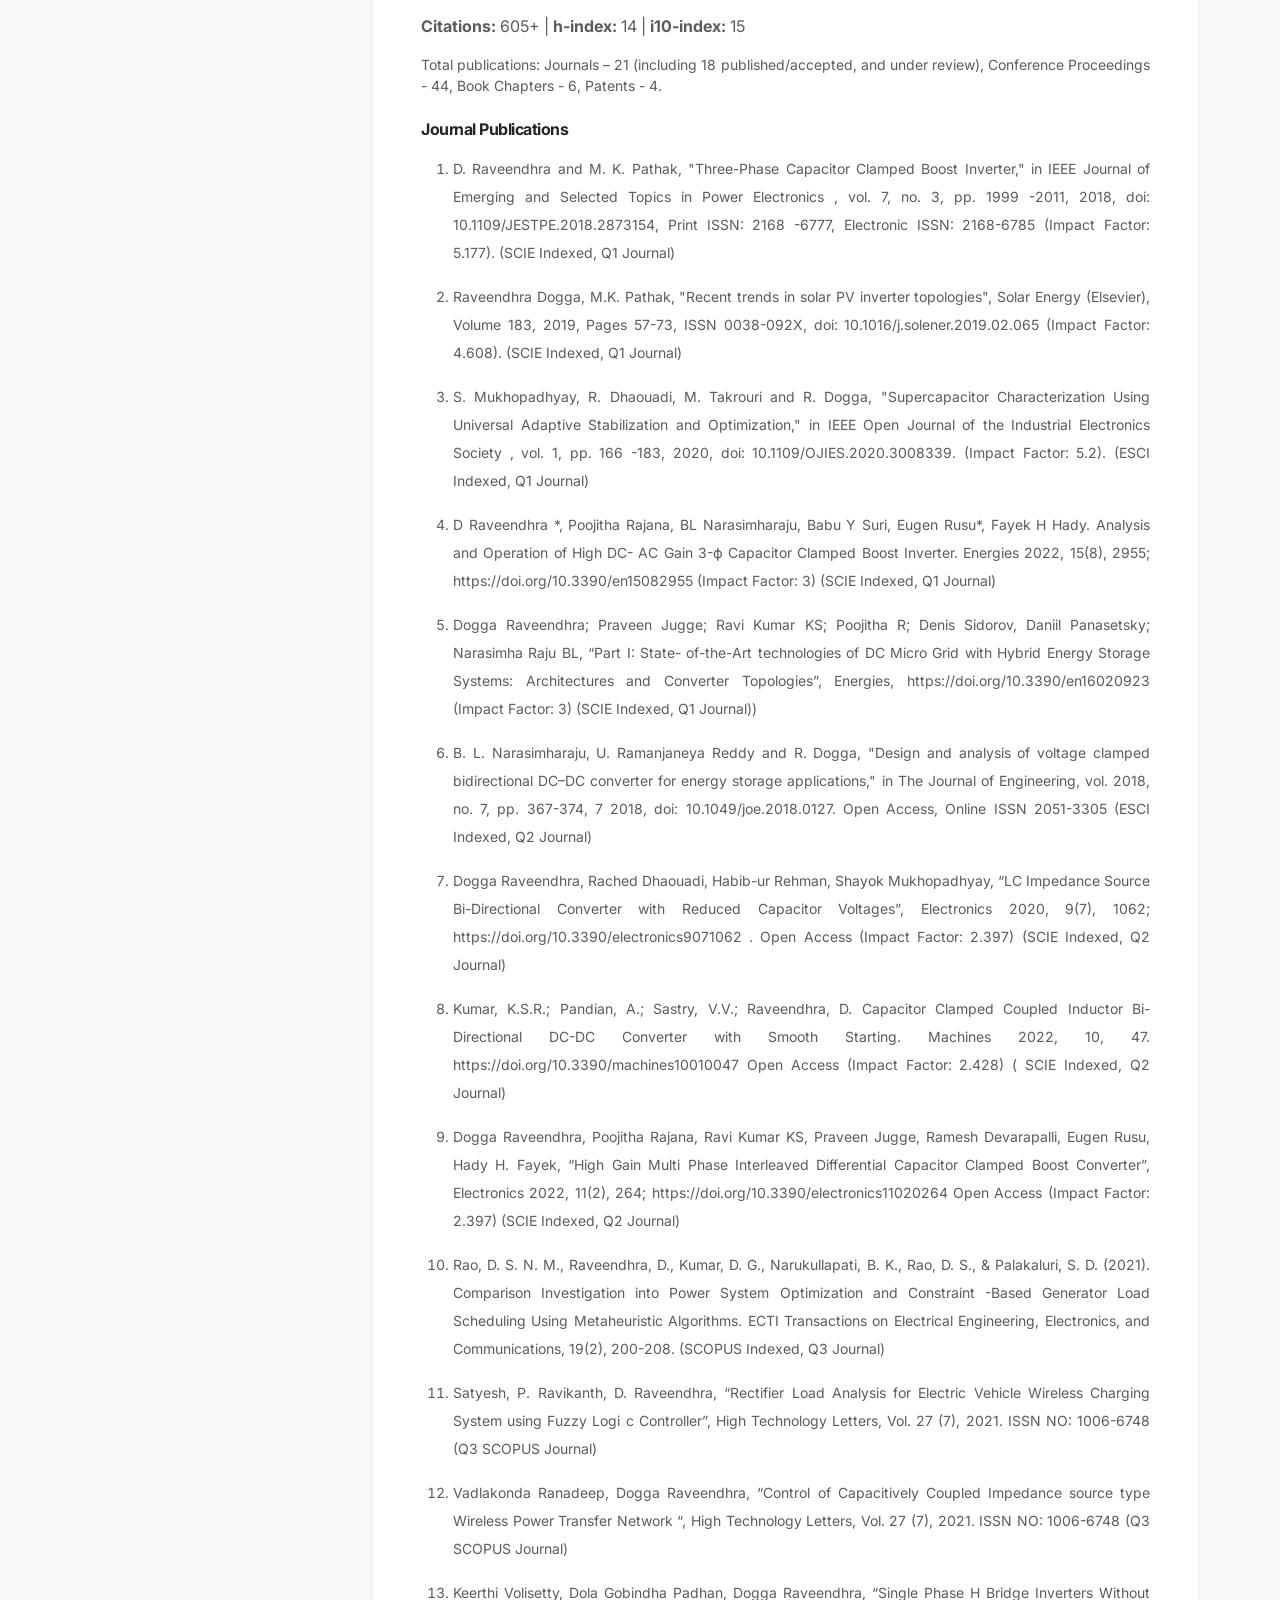
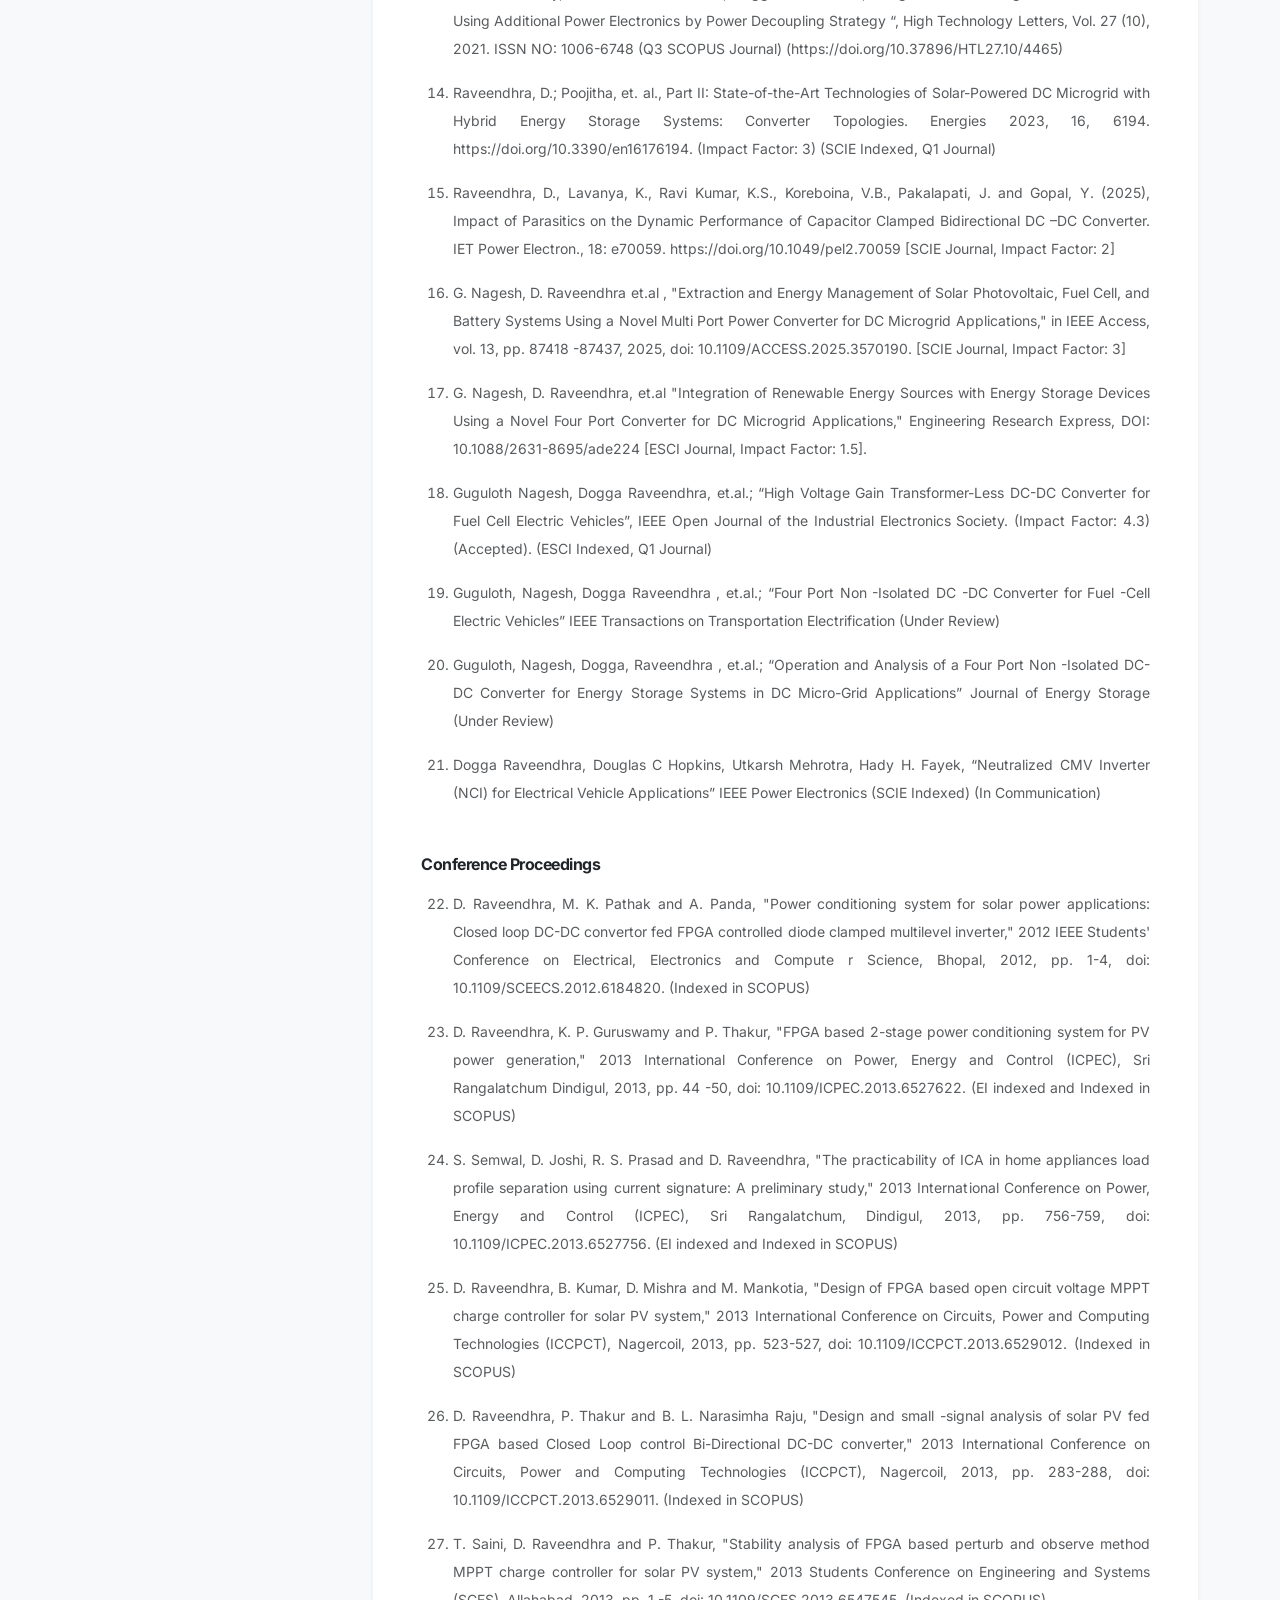
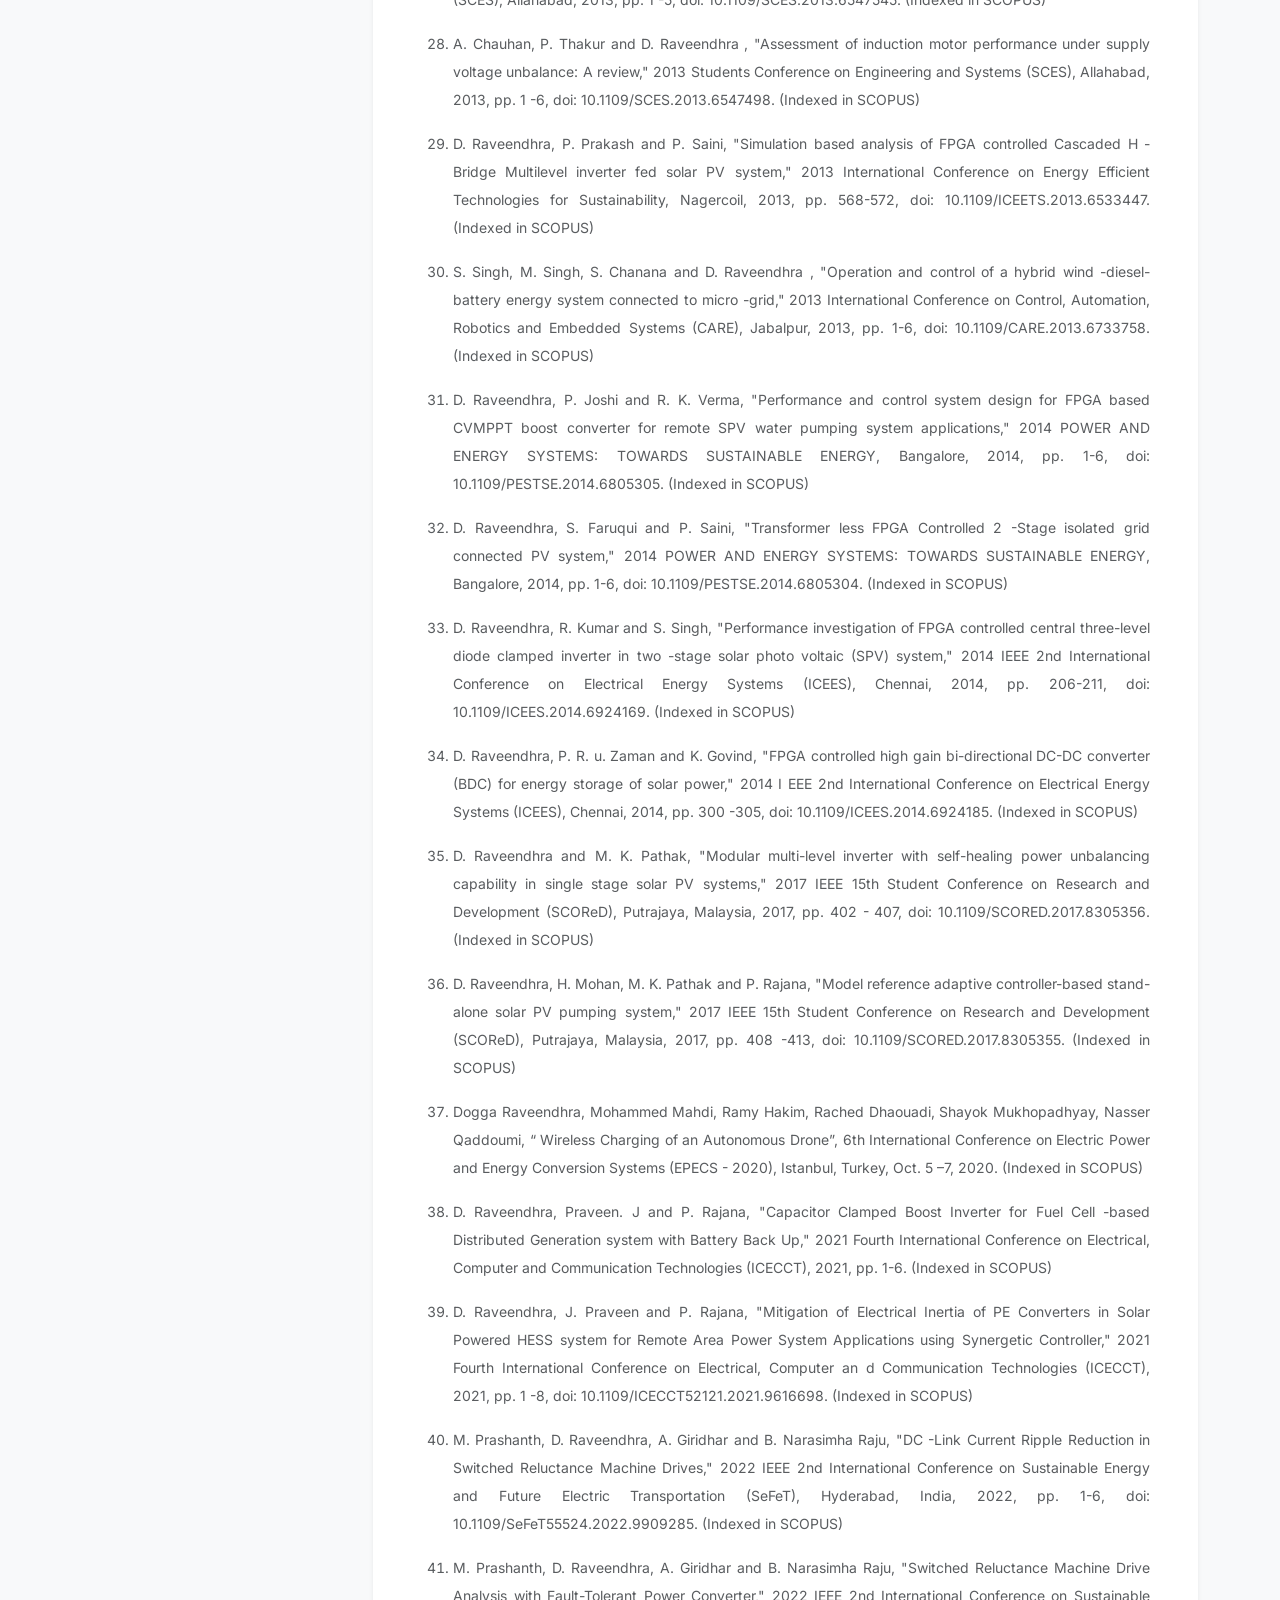
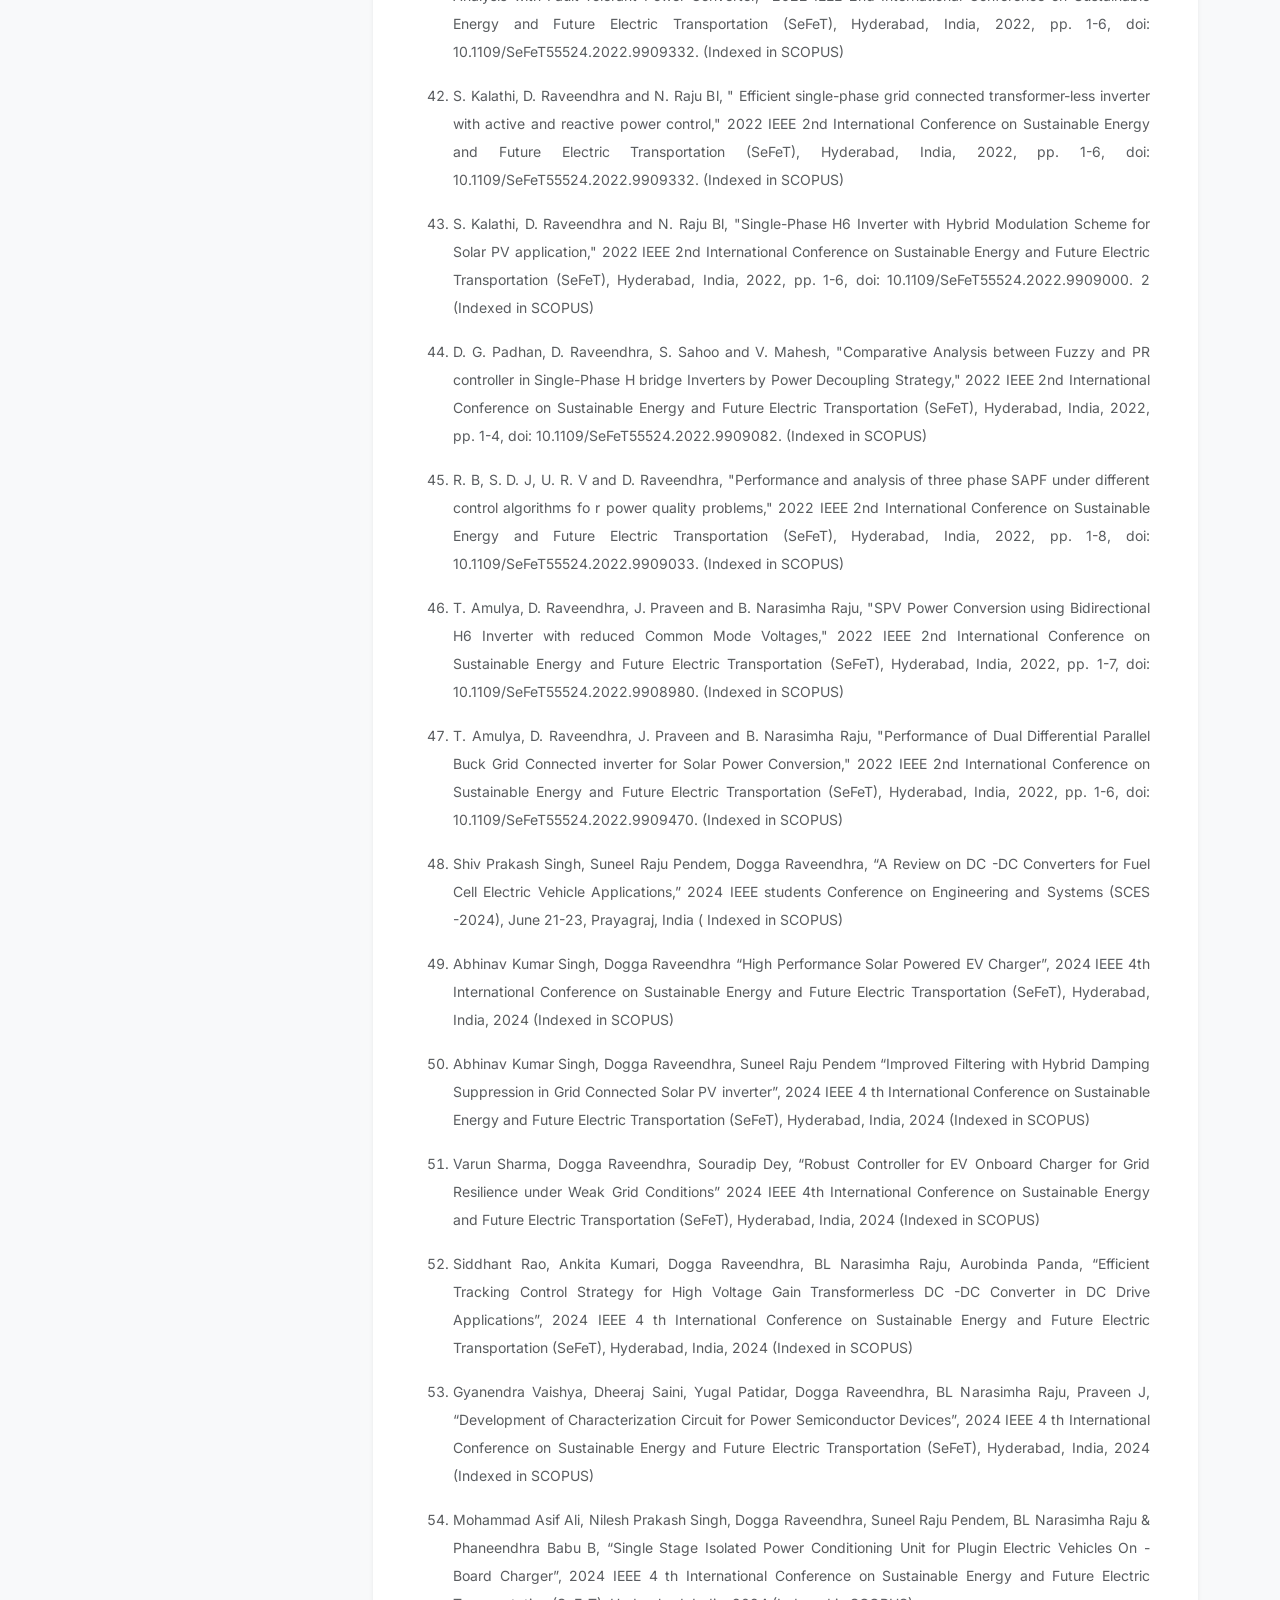
==== commit b7182836: "Configure navigation sidebar to display only the 12 requested sublinks" ====
--- a/index.html
+++ b/index.html
@@ -128,8 +128,7 @@
                         <a class="list-group-item list-group-item-action fw-medium py-3 border-0" href="#patents"><i class="bi bi-lightbulb me-2"></i> Patents & Books</a>
                         <a class="list-group-item list-group-item-action fw-medium py-3 border-0" href="#awards"><i class="bi bi-trophy me-2"></i> Awards</a>
                         <a class="list-group-item list-group-item-action fw-medium py-3 border-0" href="#outreach"><i class="bi bi-megaphone me-2"></i> Outreach Activities</a>
-                        <a class="list-group-item list-group-item-action fw-medium py-3 border-0" href="#guidance"><i class="bi bi-people me-2"></i> Student Guidance</a>
-                        <a class="list-group-item list-group-item-action fw-medium py-3 border-0 rounded-bottom-4" href="#memberships"><i class="bi bi-people me-2"></i> Memberships</a>
+                        <a class="list-group-item list-group-item-action fw-medium py-3 border-0 rounded-bottom-4" href="#guidance"><i class="bi bi-people me-2"></i> Student Guidance</a>
                     </div>
                 </div>
             </div>
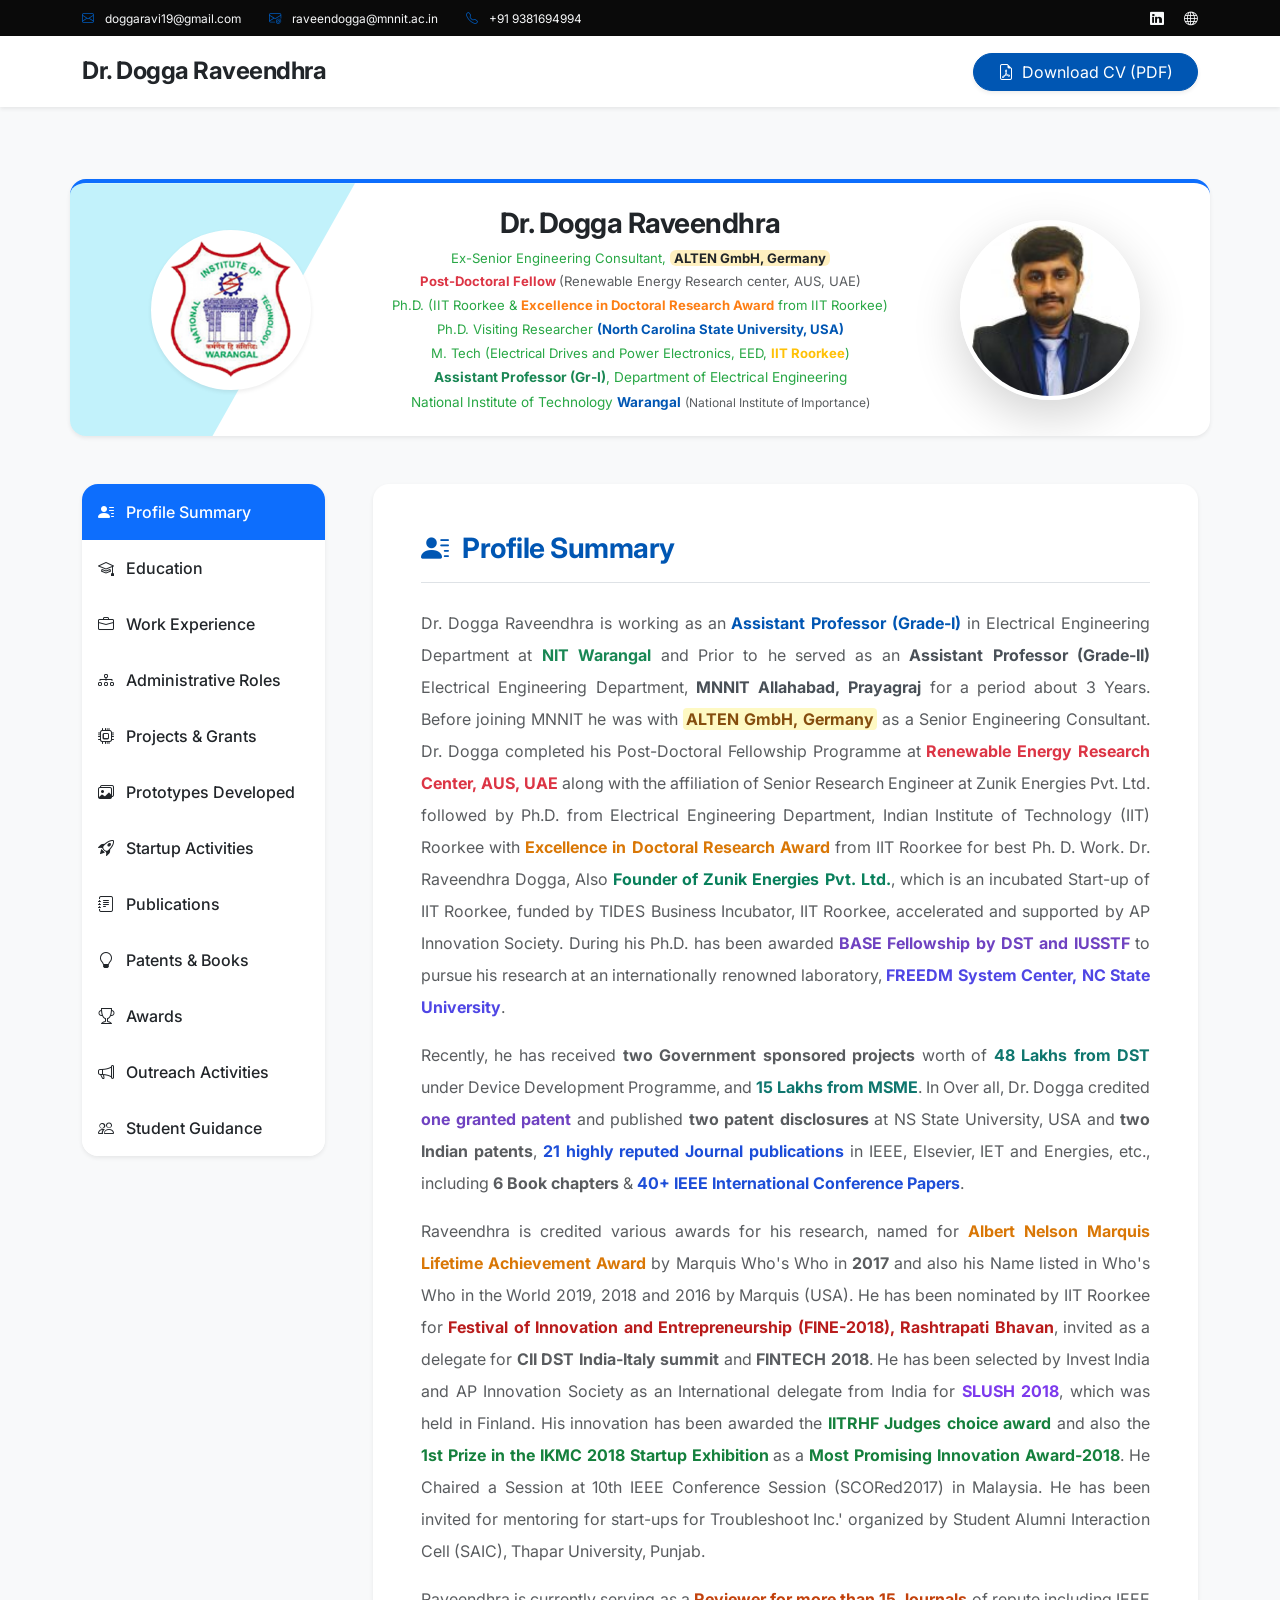
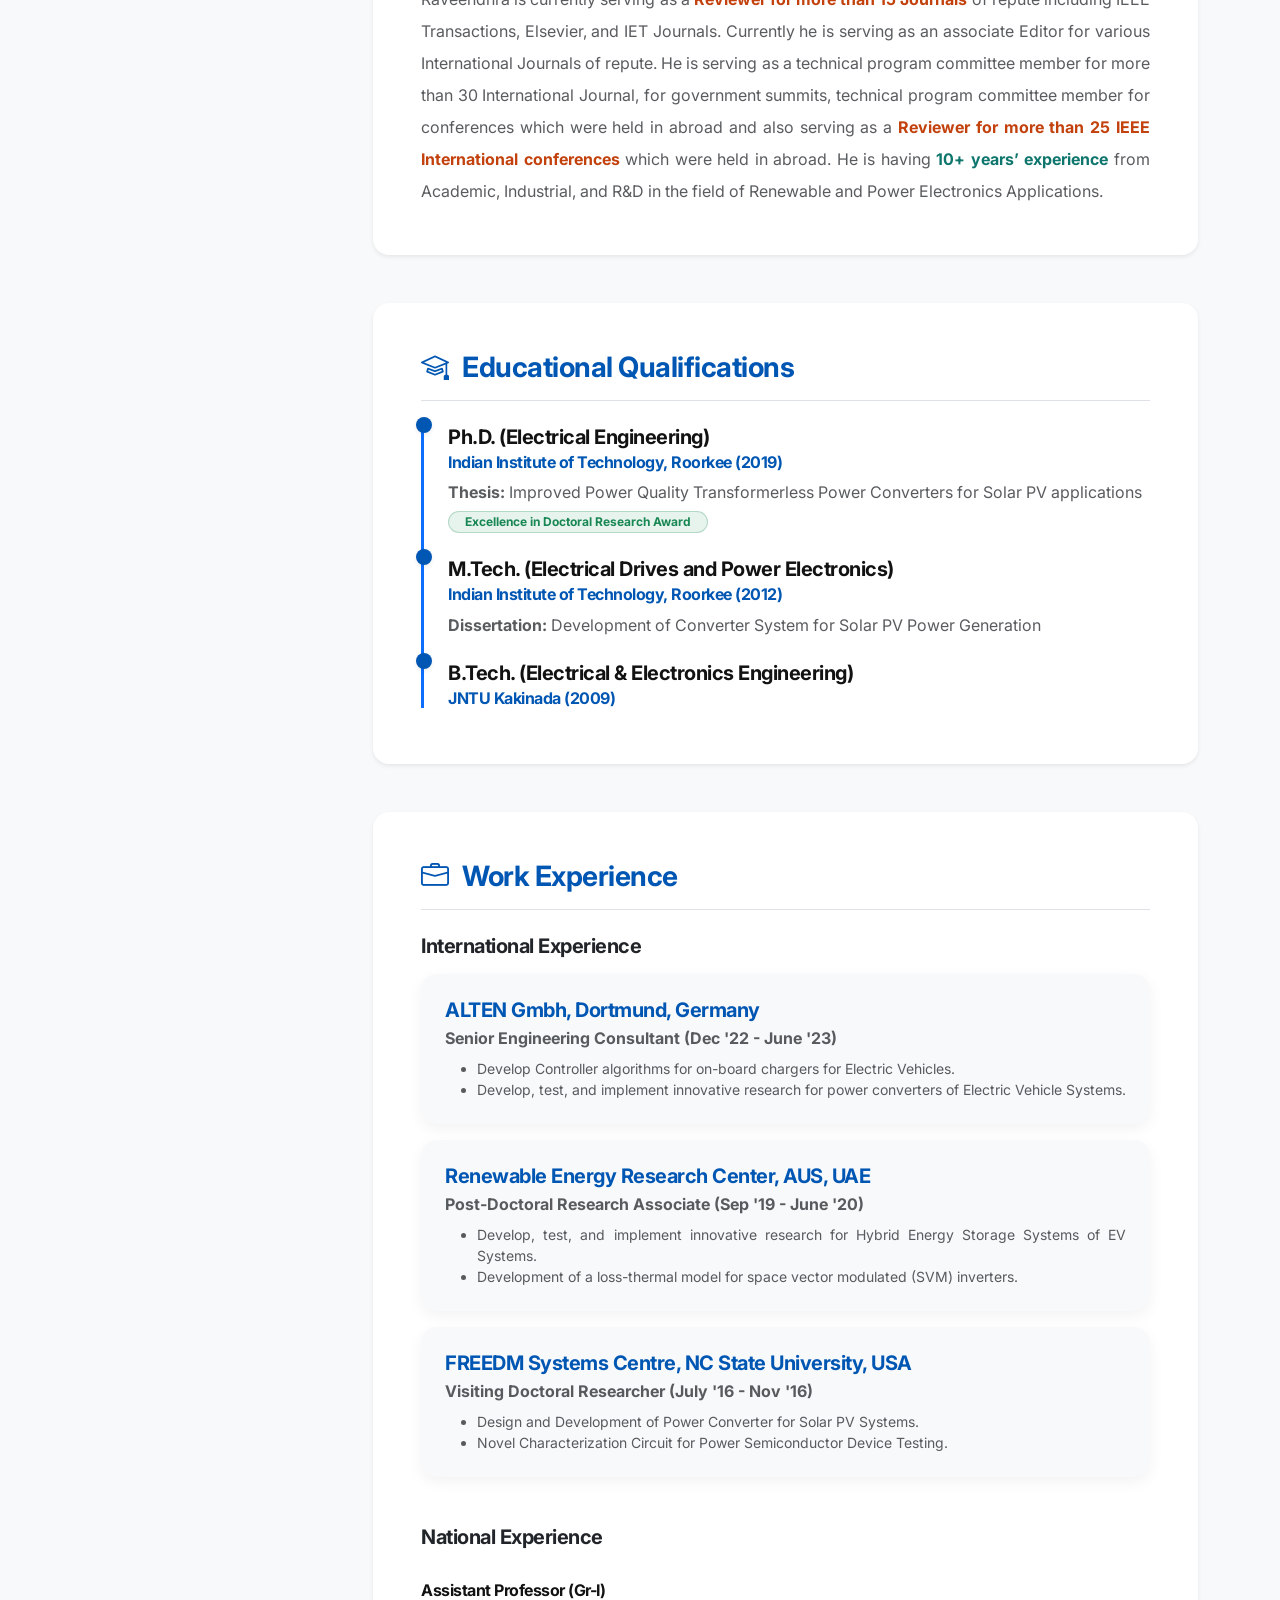
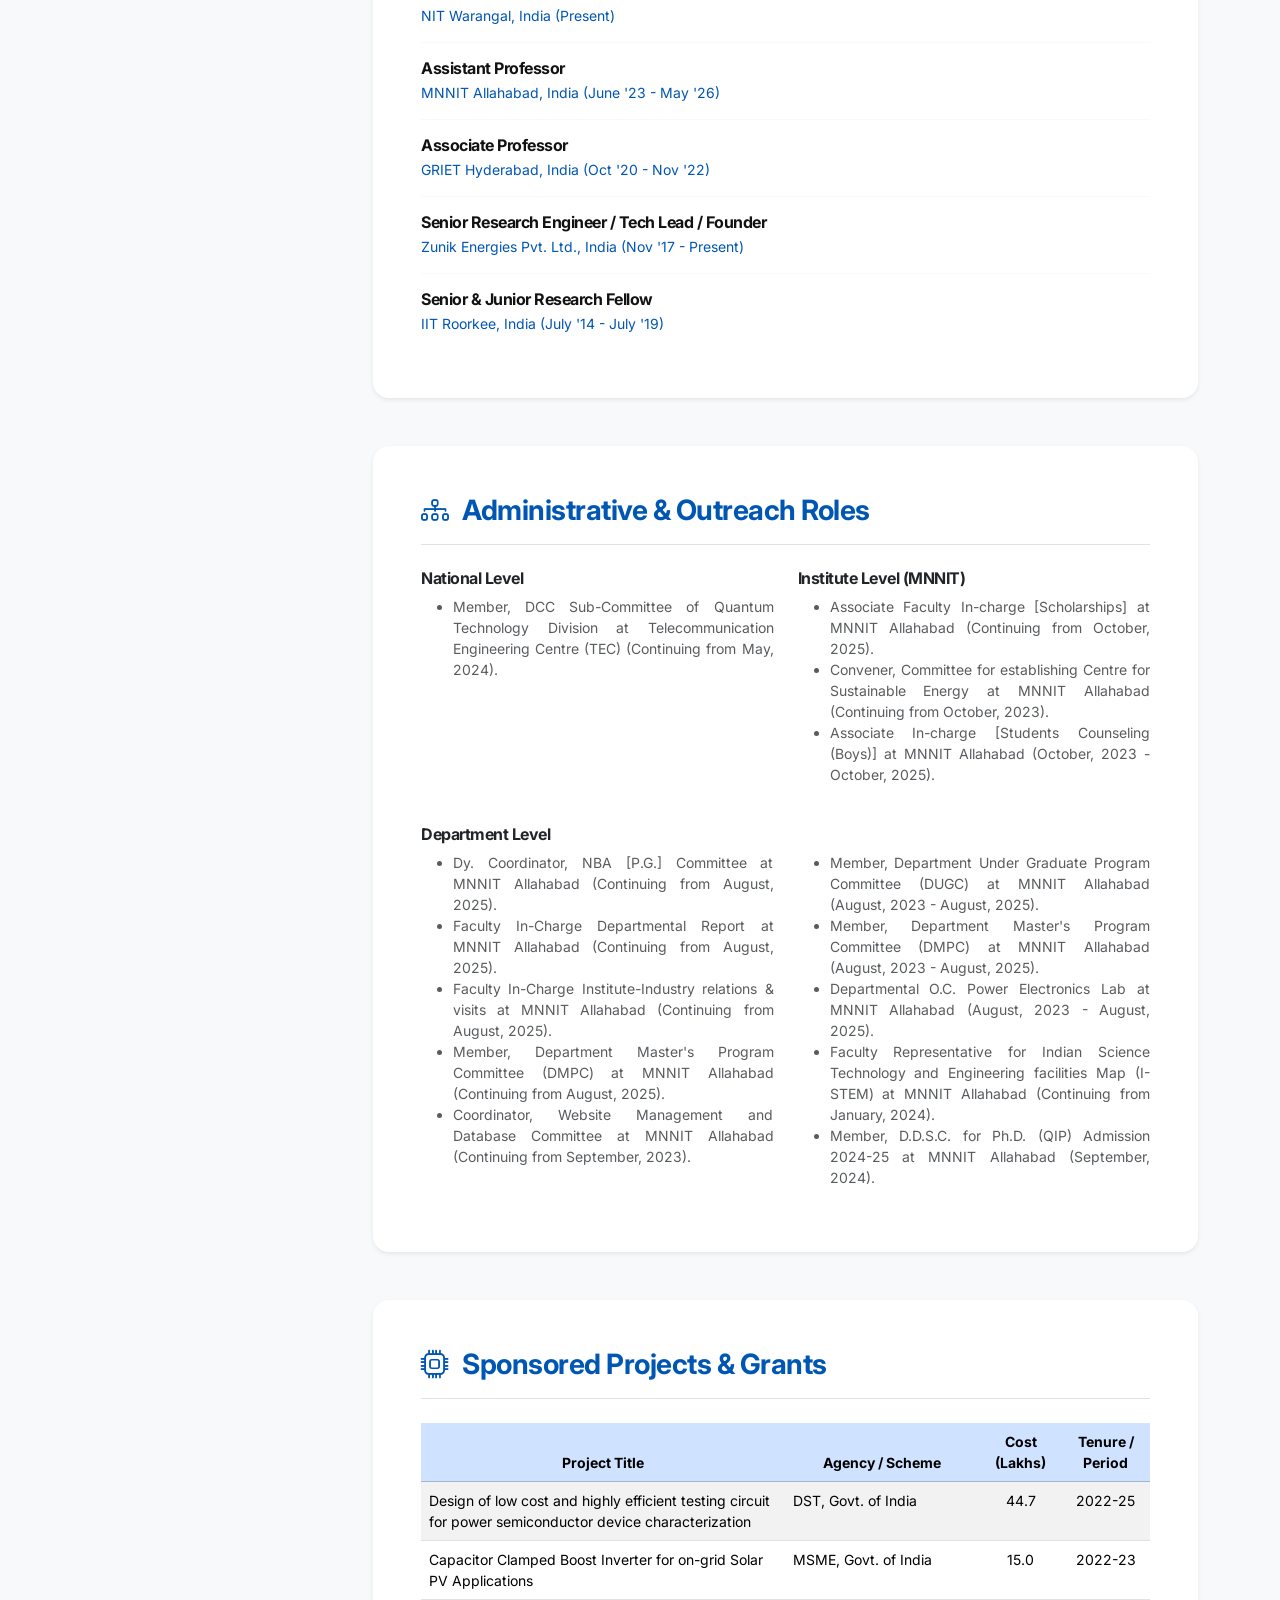
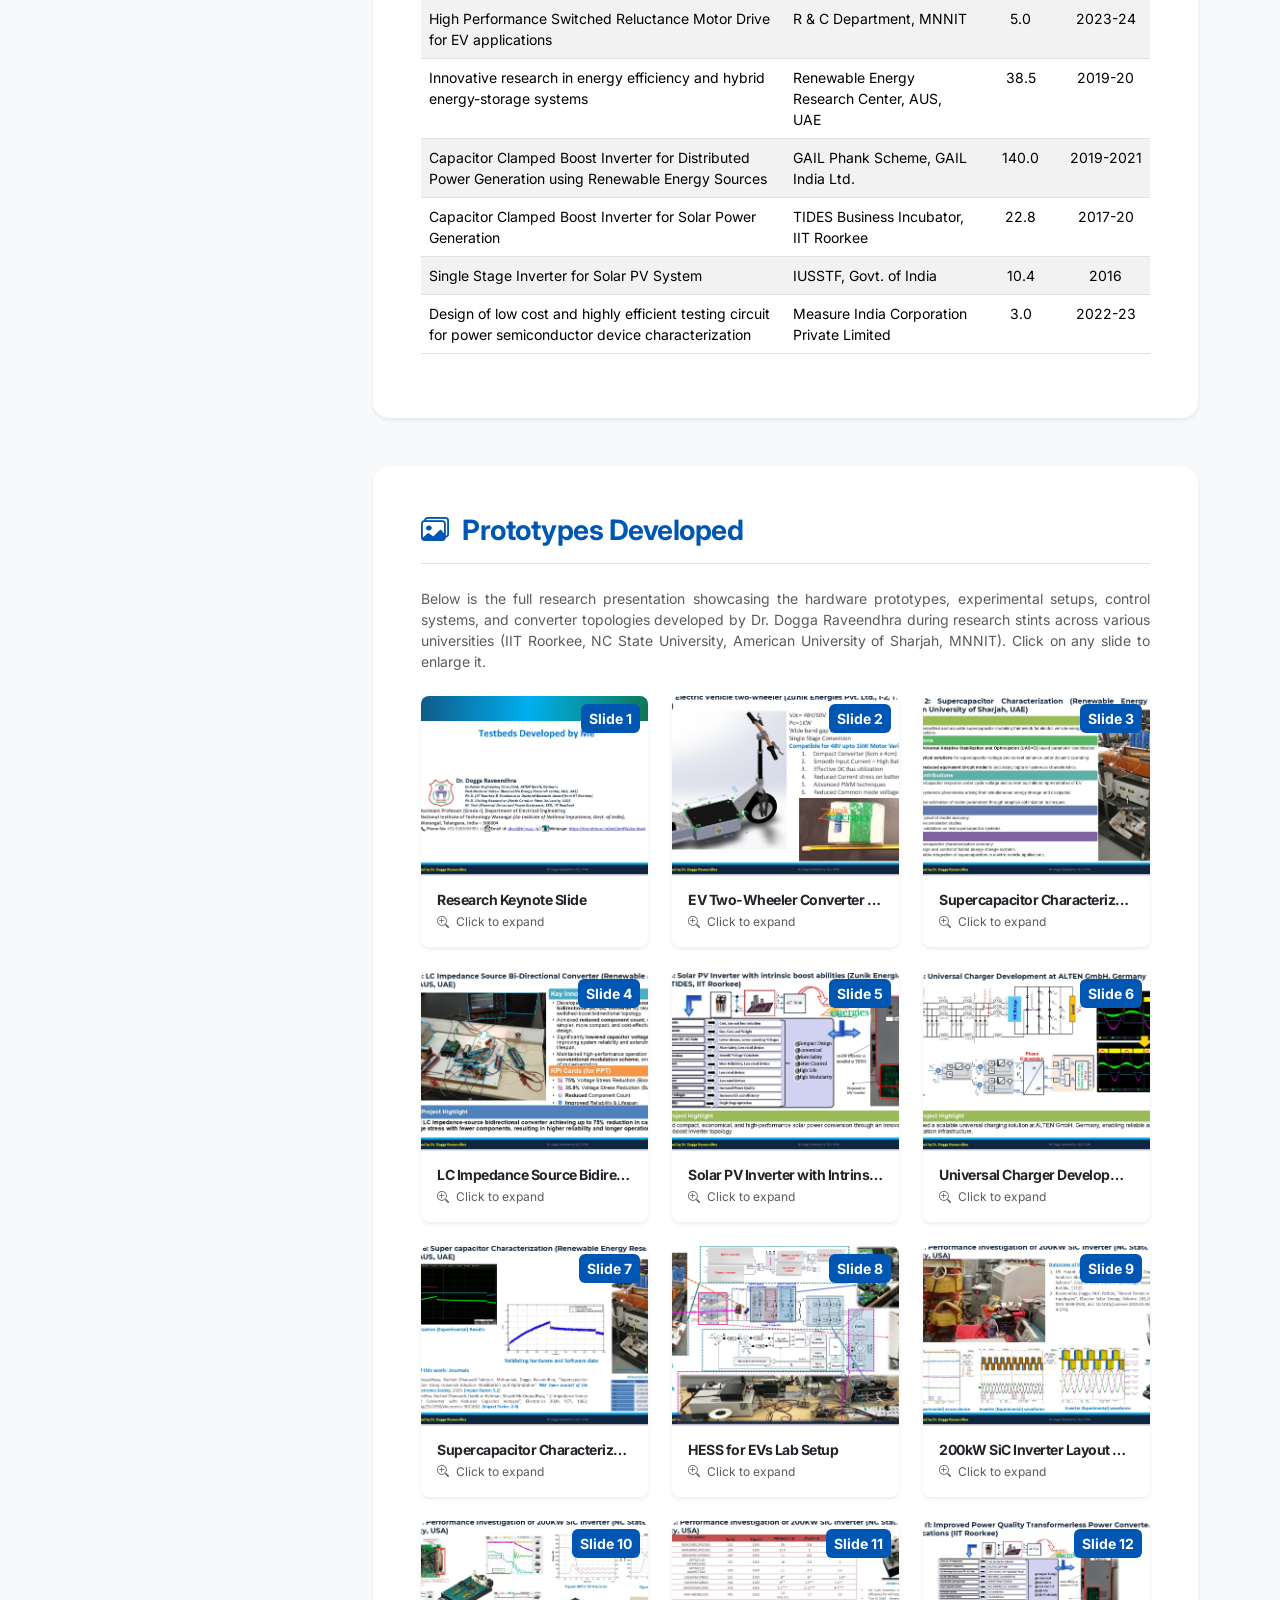
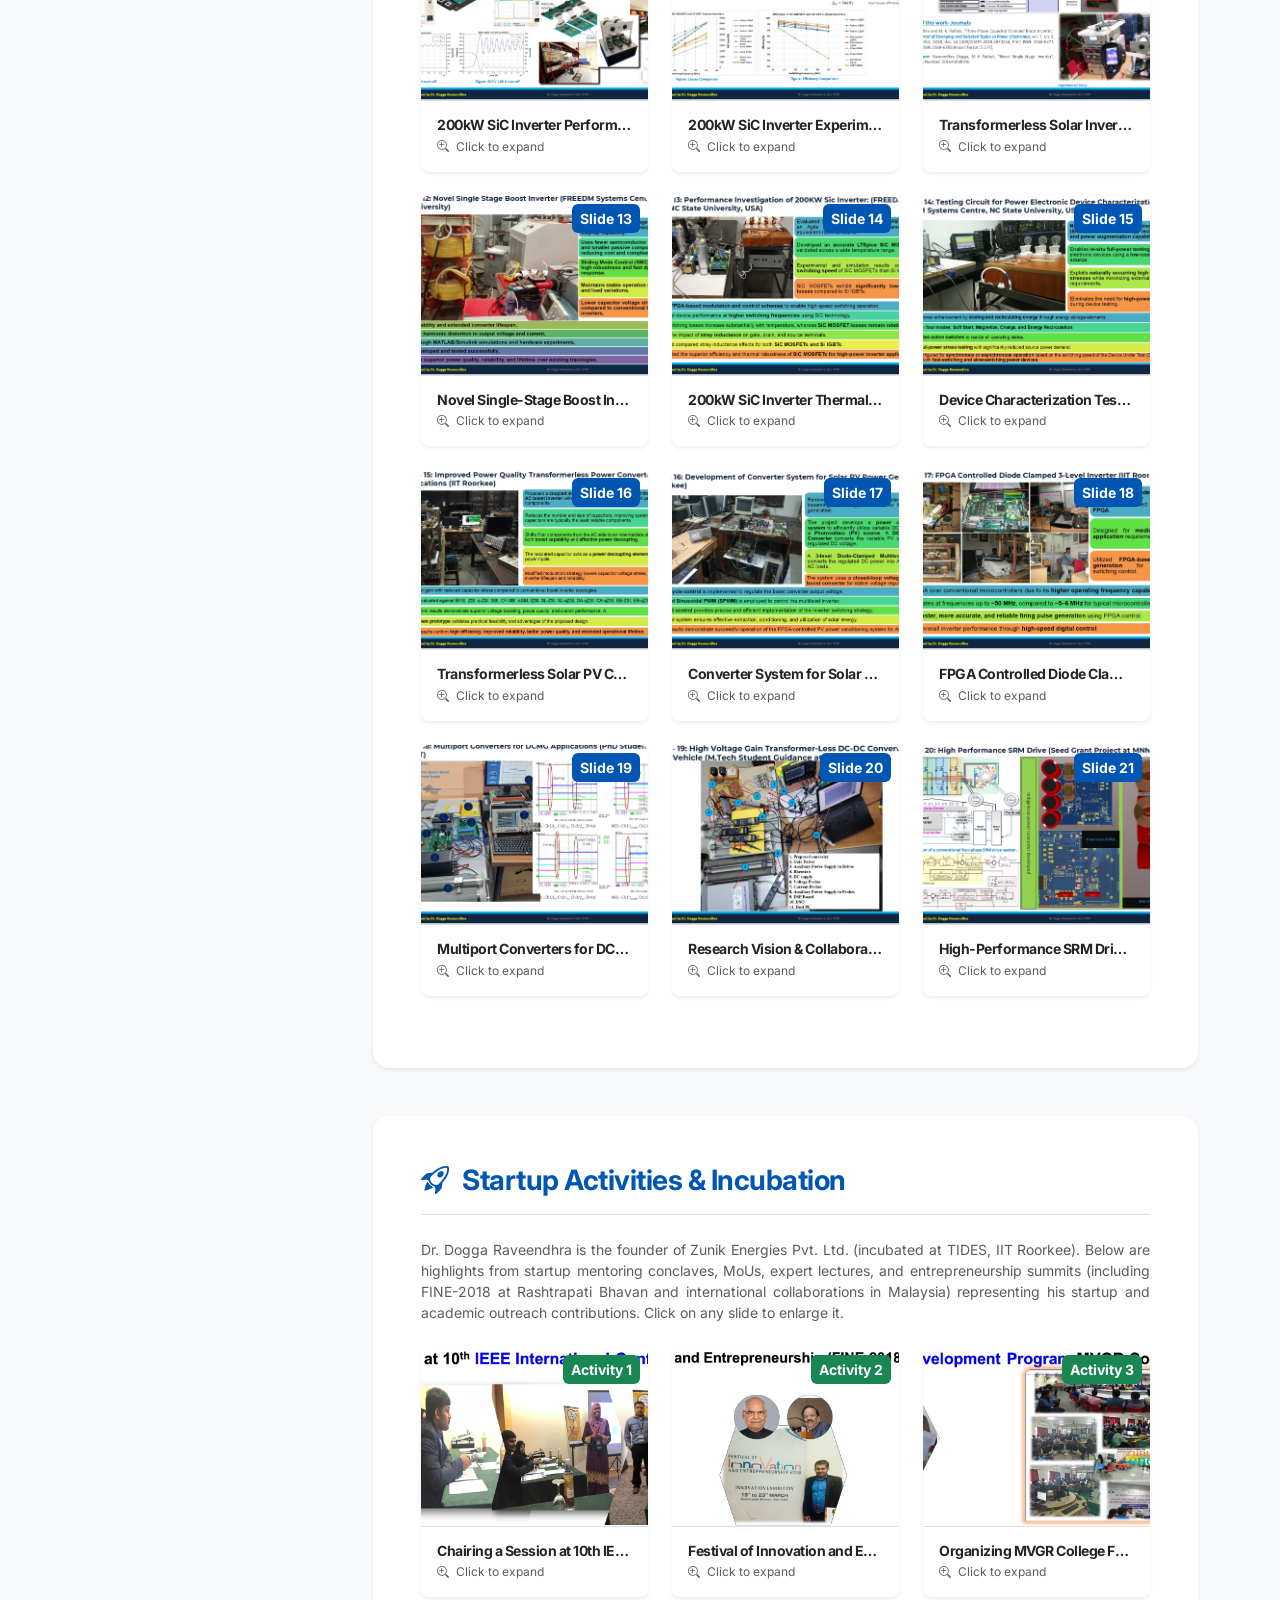
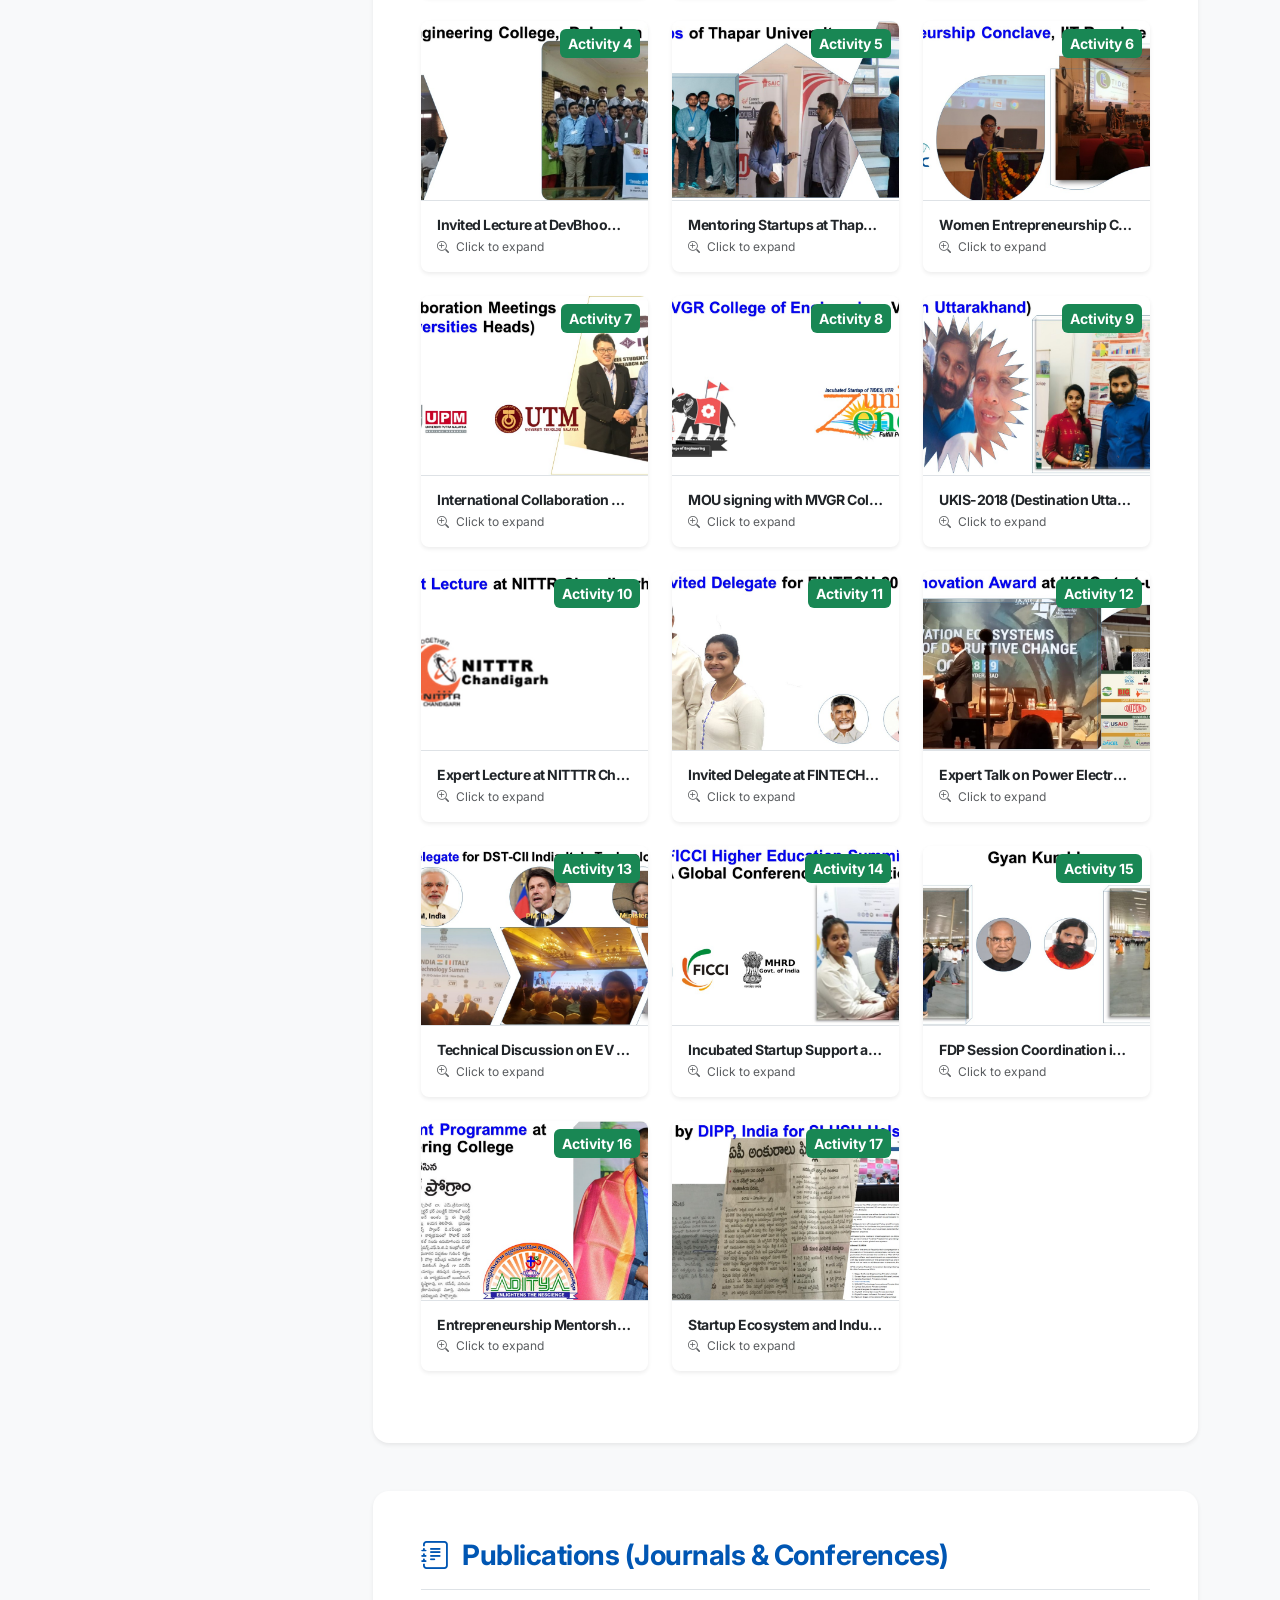
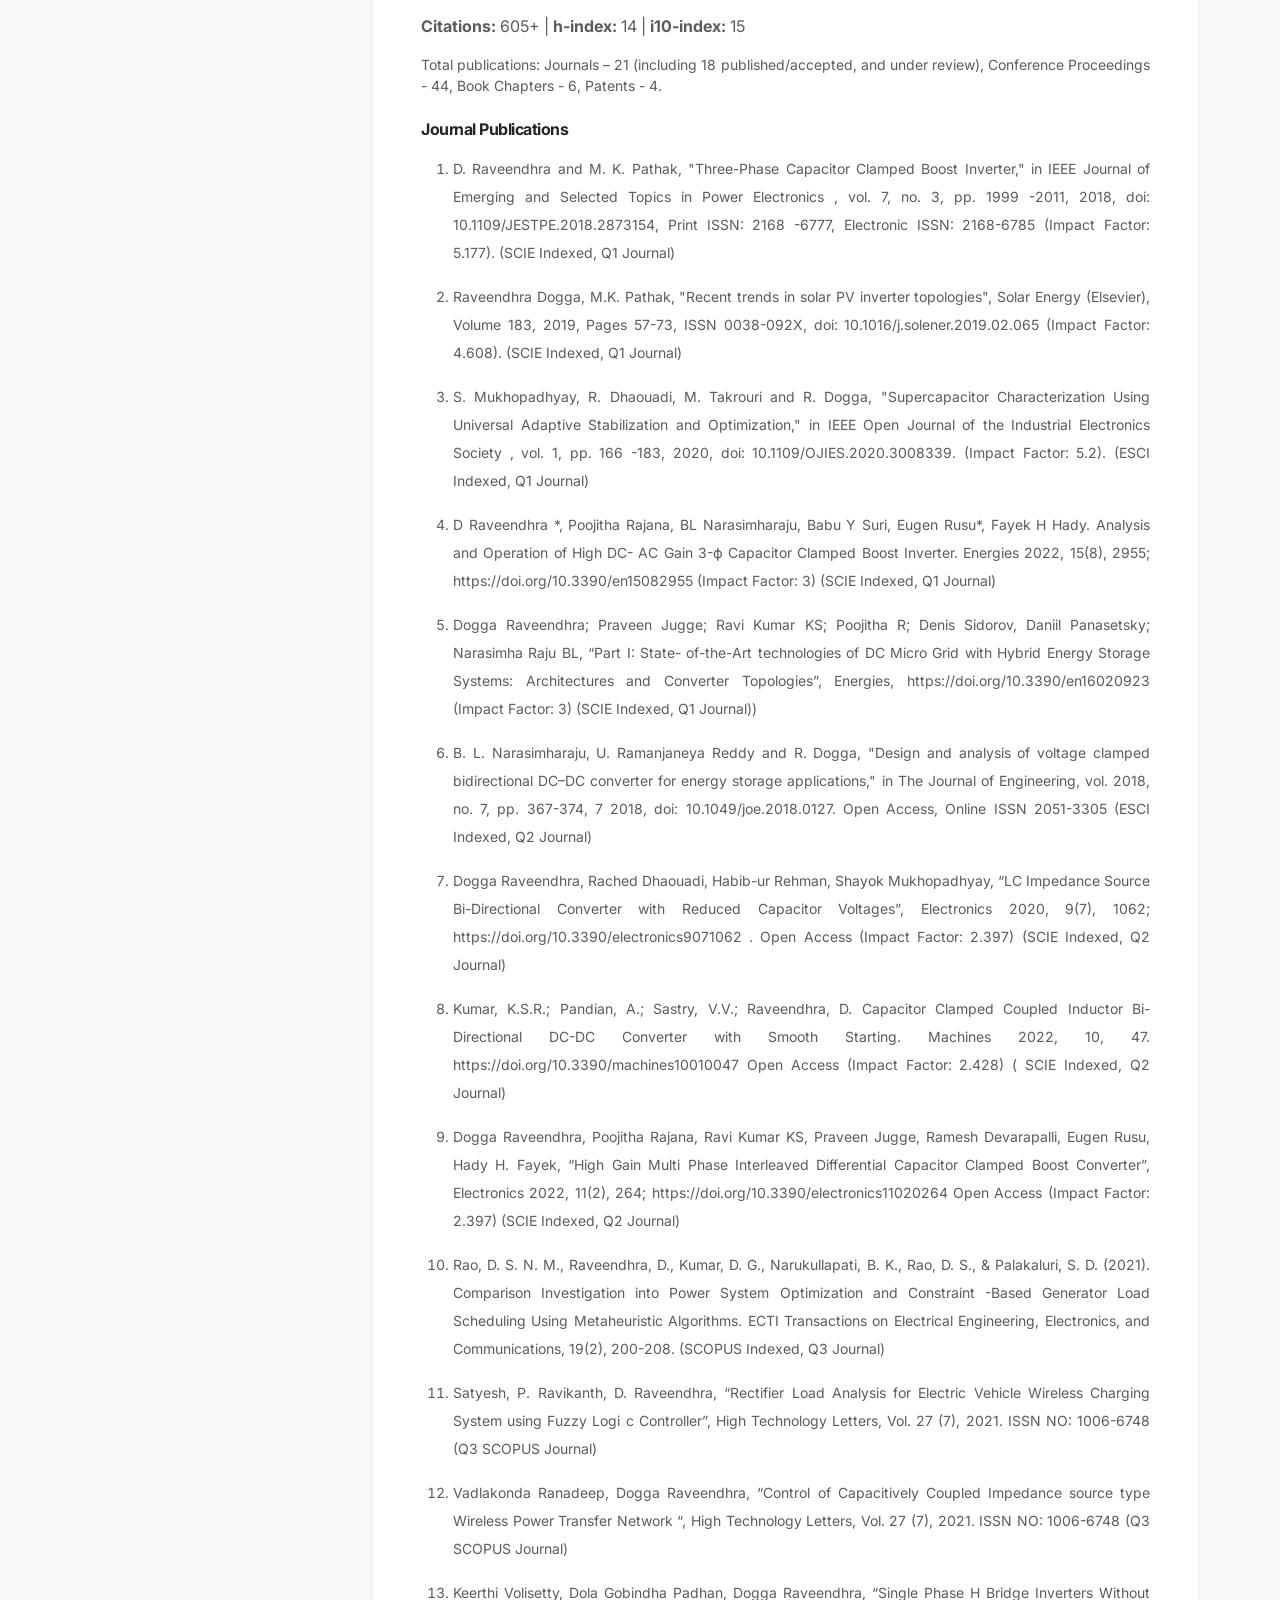
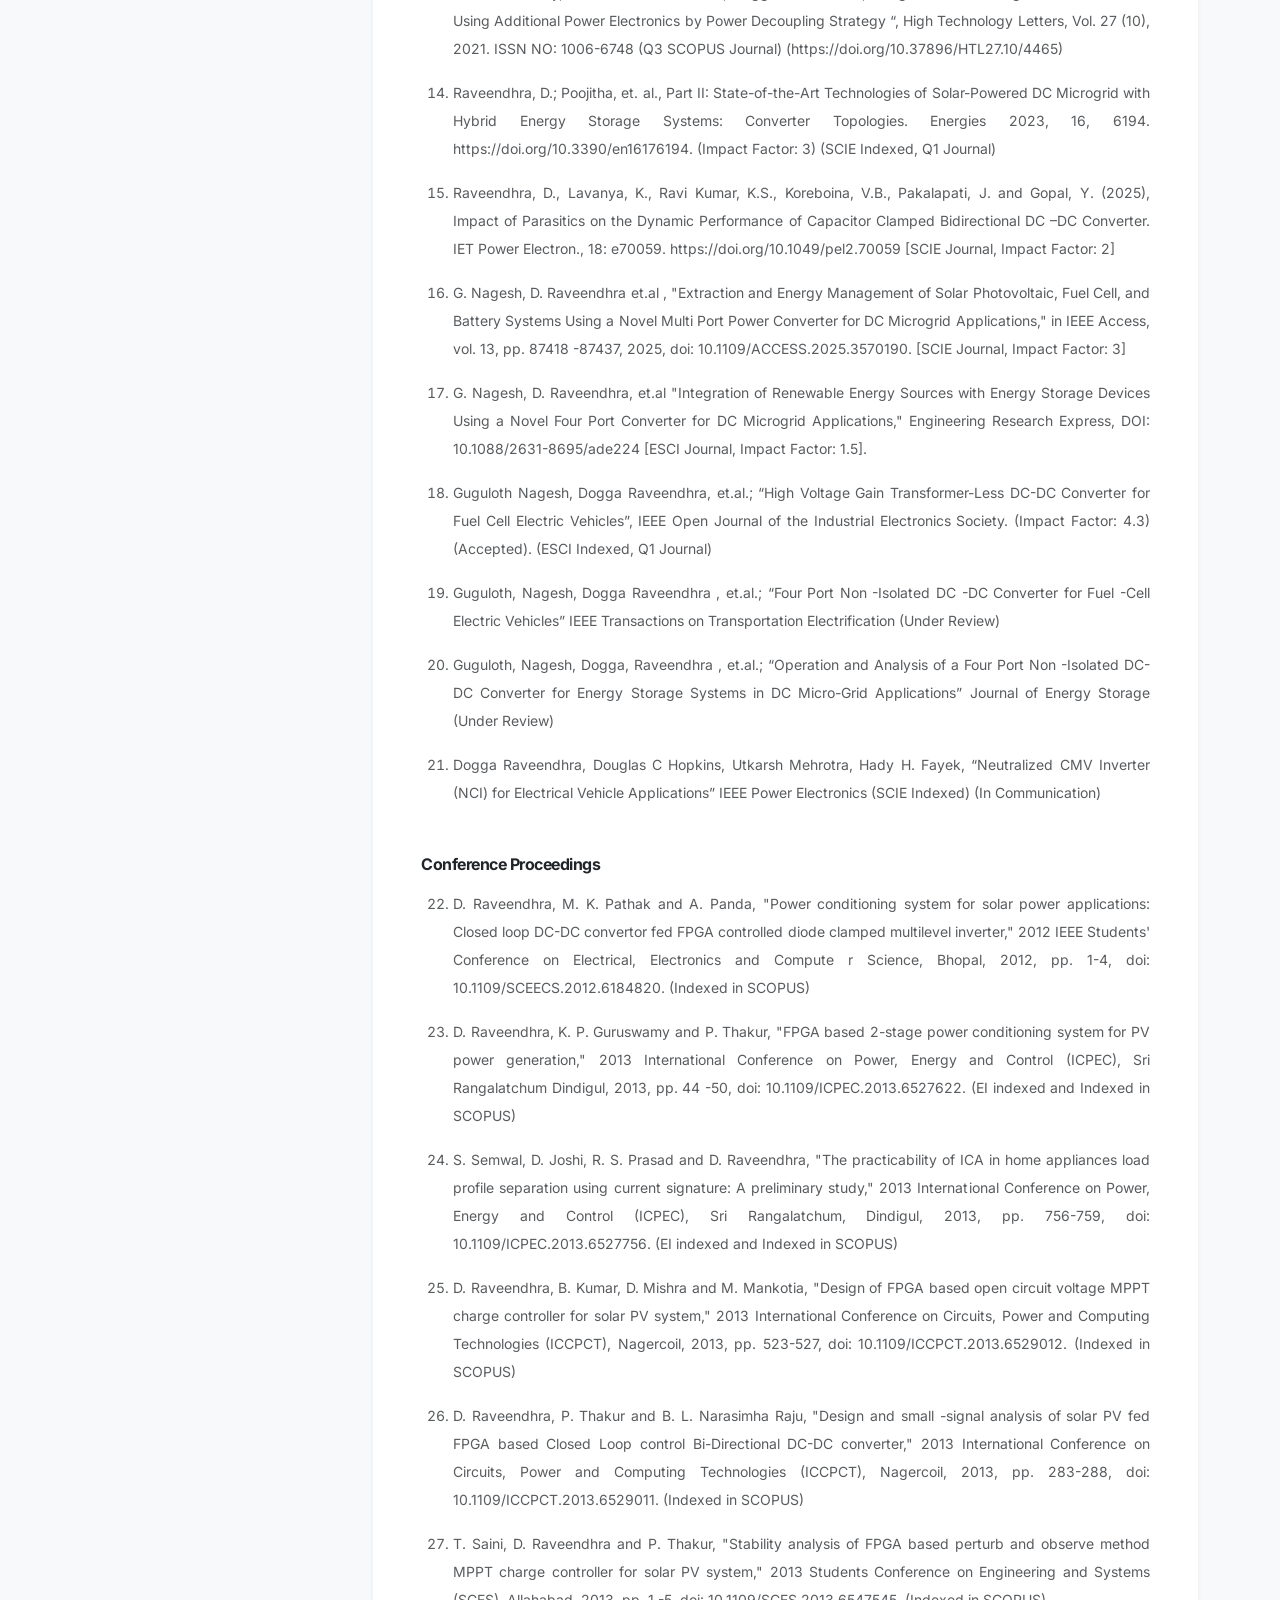
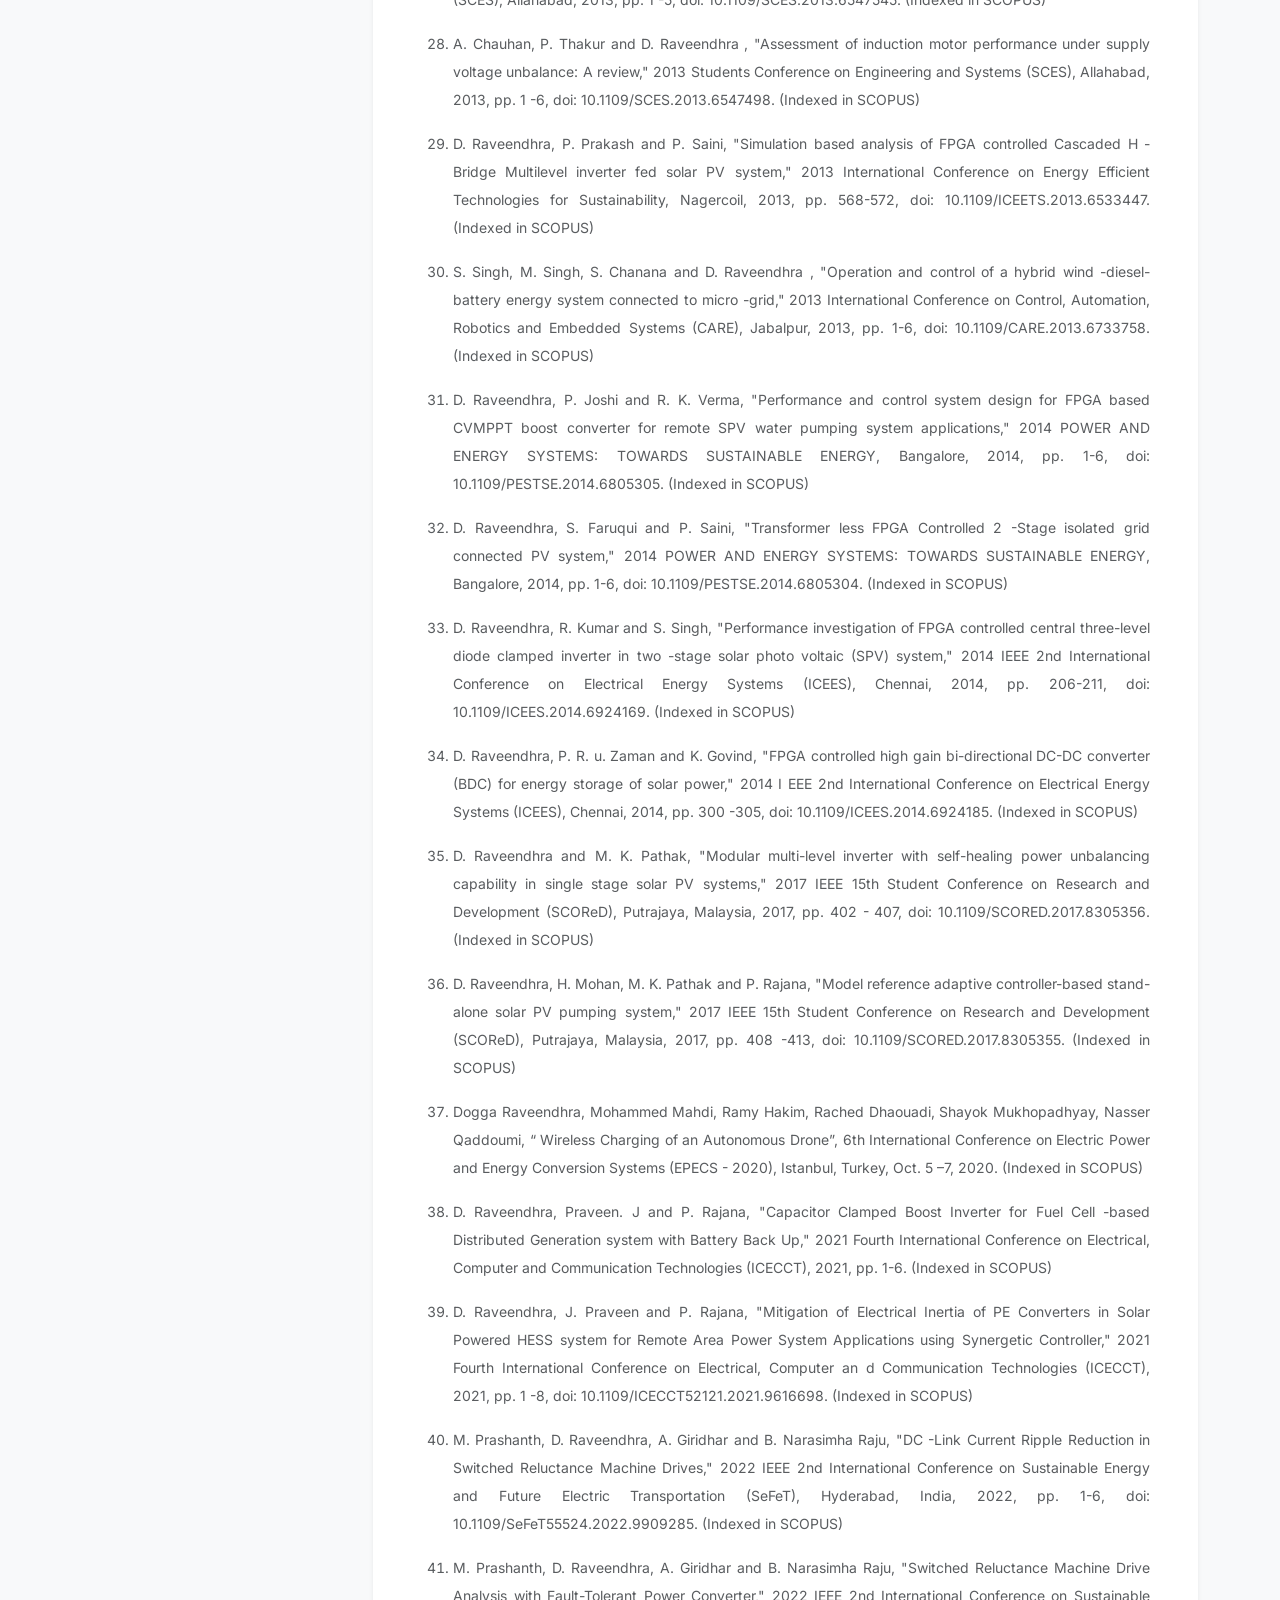
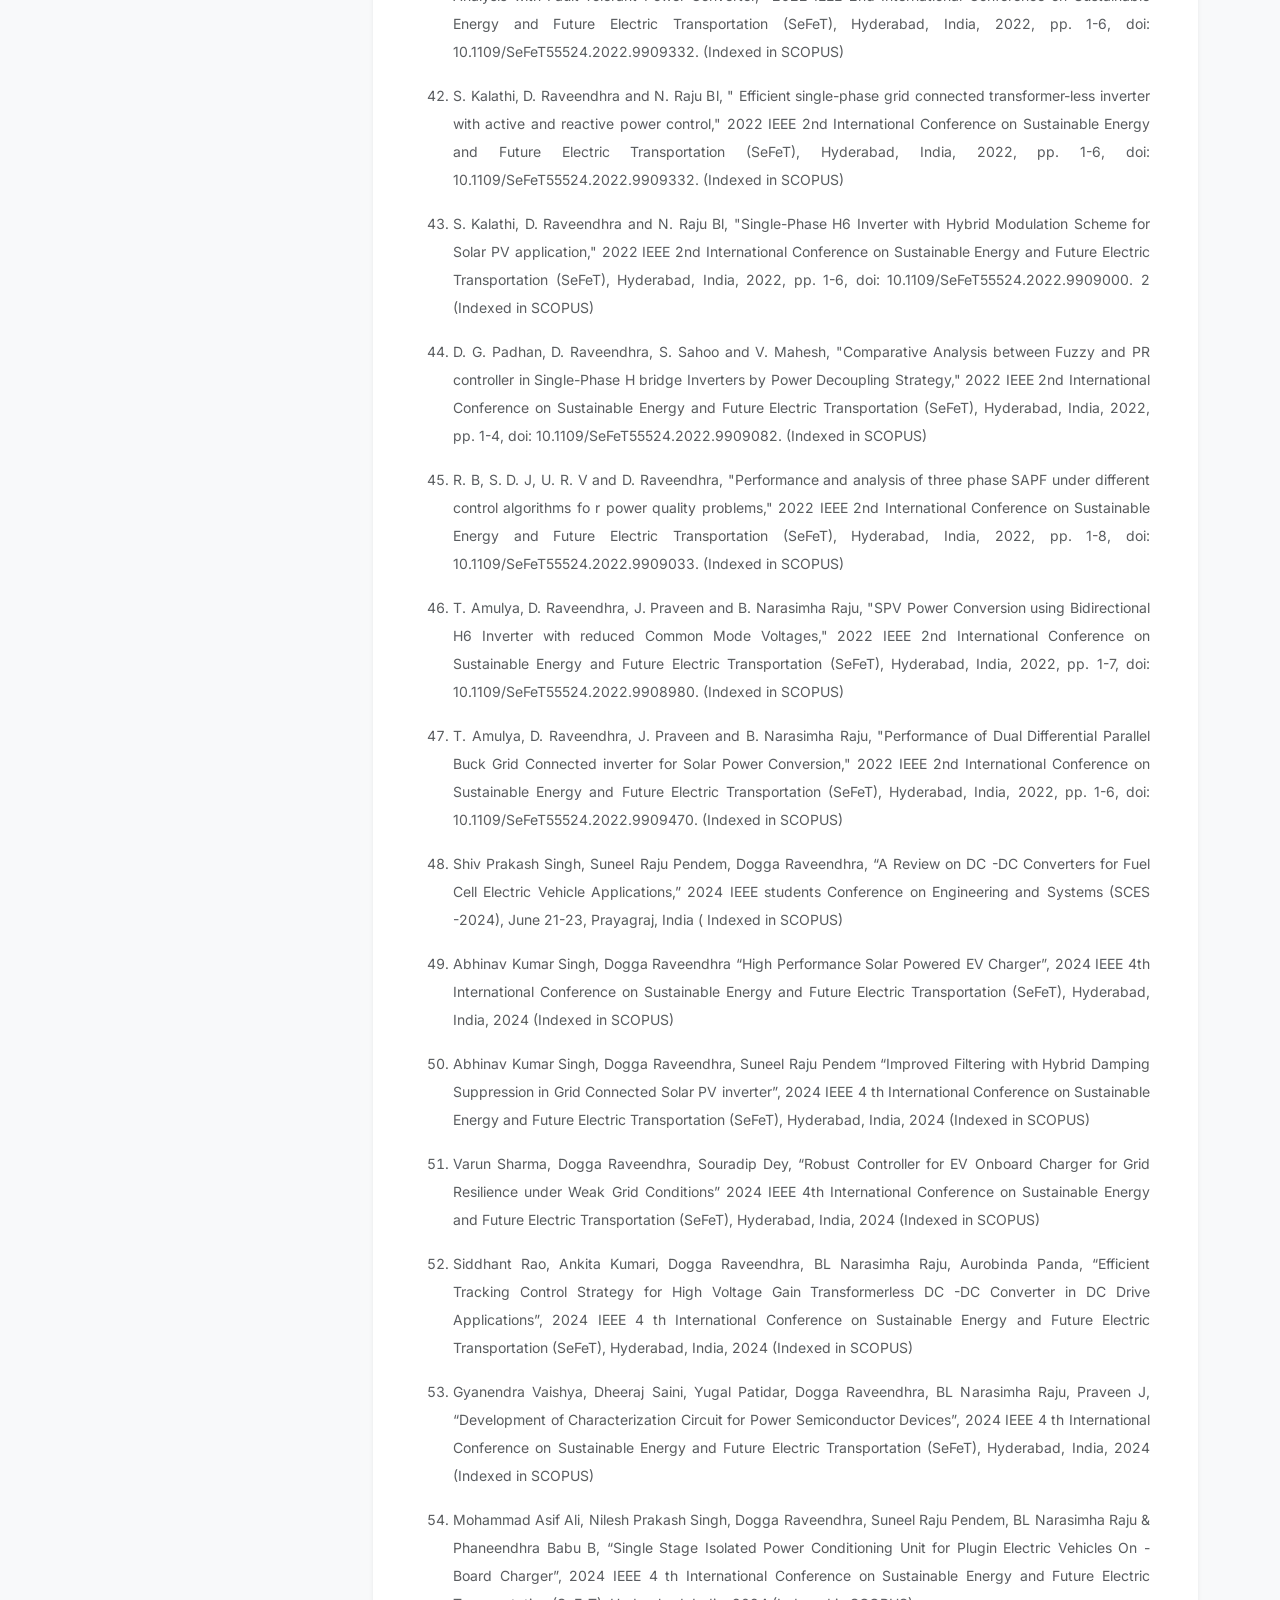
==== commit c57bf933: "Update scrollspy to sync browser URL hash dynamically and remove download PPTX deck button" ====
--- a/index.html
+++ b/index.html
@@ -350,9 +350,6 @@
                     <section id="prototypes" class="bg-white p-5 rounded-4 shadow-sm mb-5">
                         <div class="d-flex flex-column flex-md-row justify-content-between align-items-md-center border-bottom pb-3 mb-4">
                             <h3 class="fw-bold mb-2 mb-md-0 text-primary"><i class="bi bi-images me-2"></i> Prototypes Developed</h3>
-                            <a href="1_Research_Dogga_Raveendhra_NITW_V3.pptx" class="btn btn-outline-primary btn-sm rounded-pill px-3" download>
-                                <i class="bi bi-download me-1"></i> Download PPTX Deck
-                            </a>
                         </div>
                         
                         <p class="text-muted small mb-4">
@@ -1425,6 +1422,15 @@
         target: '#list-example',
         offset: 120
     });
+    
+    // Dynamically update browser URL hash on scrolling/activating sections
+    document.body.addEventListener('activate.bs.scrollspy', function (e) {
+        var activeLink = e.relatedTarget;
+        if (activeLink && activeLink.getAttribute('href')) {
+            var hash = activeLink.getAttribute('href');
+            history.replaceState(null, null, hash);
+        }
+    });
 });
 
     
